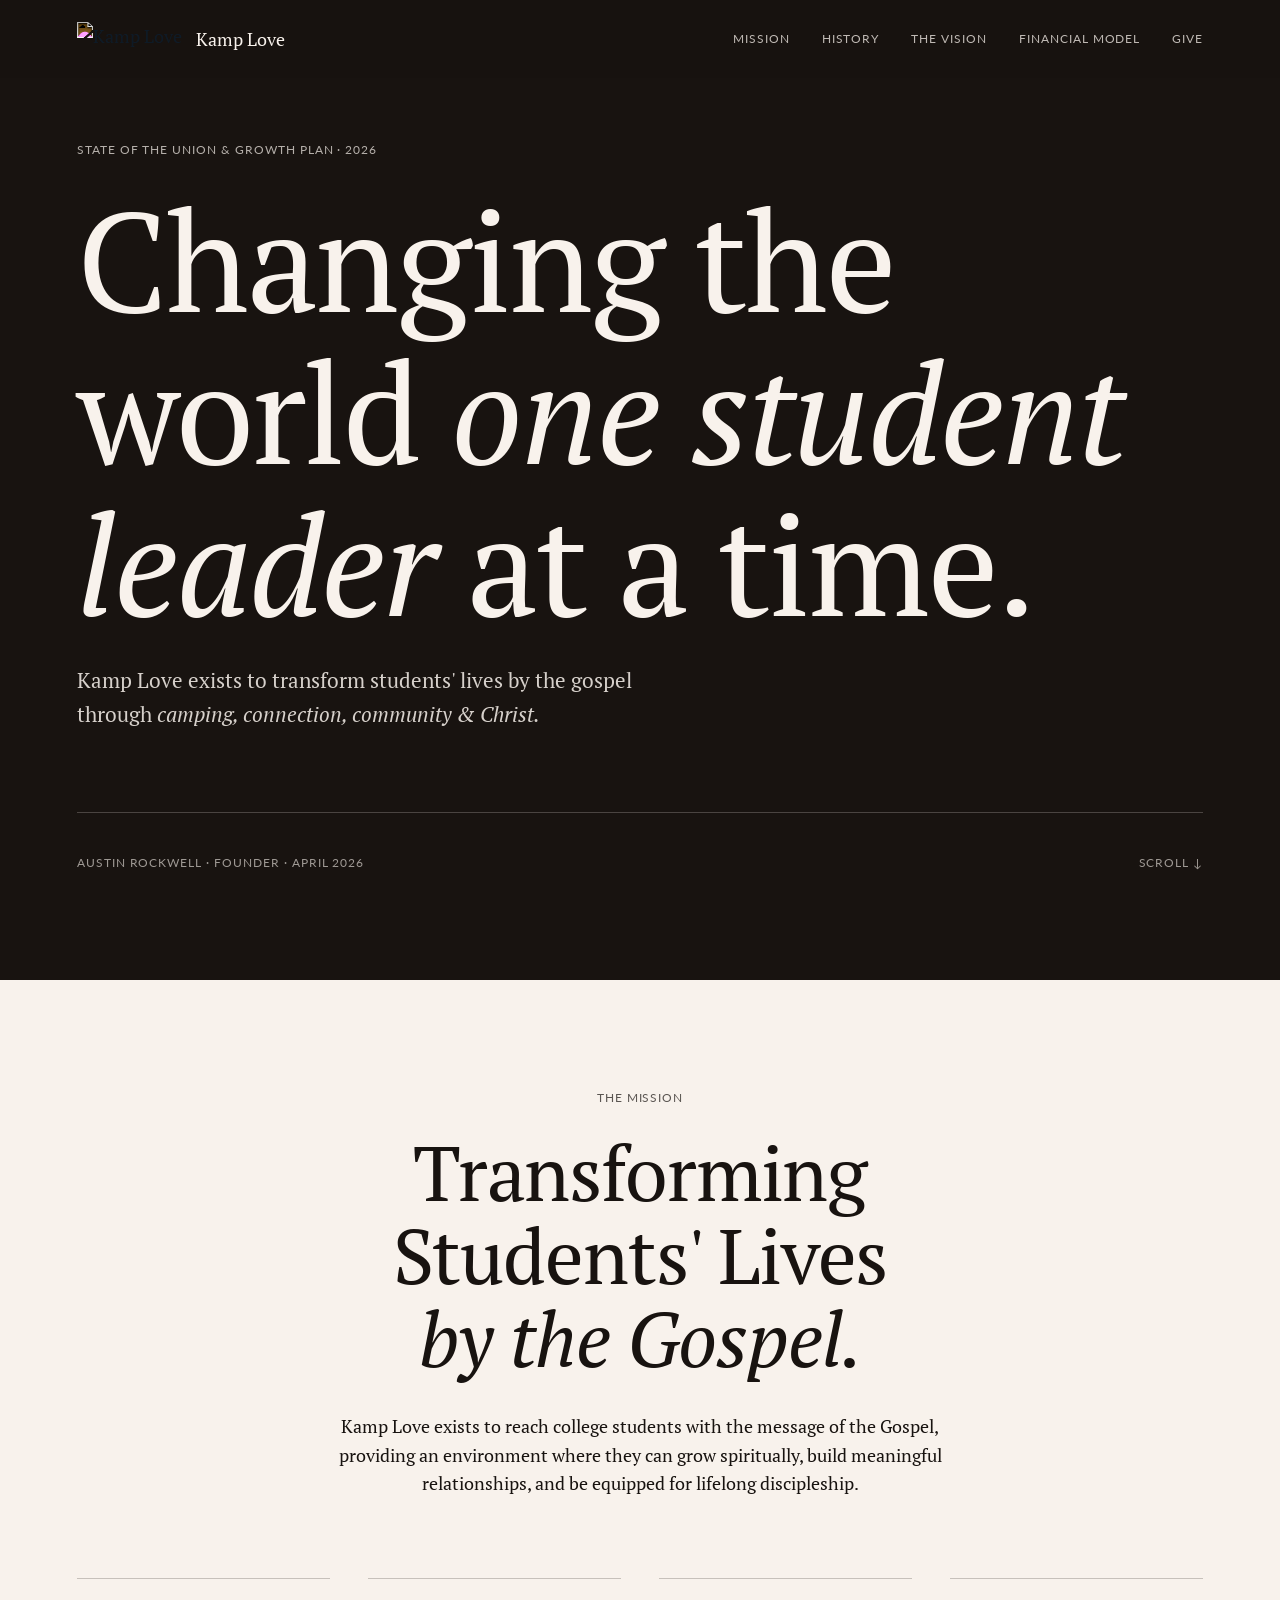
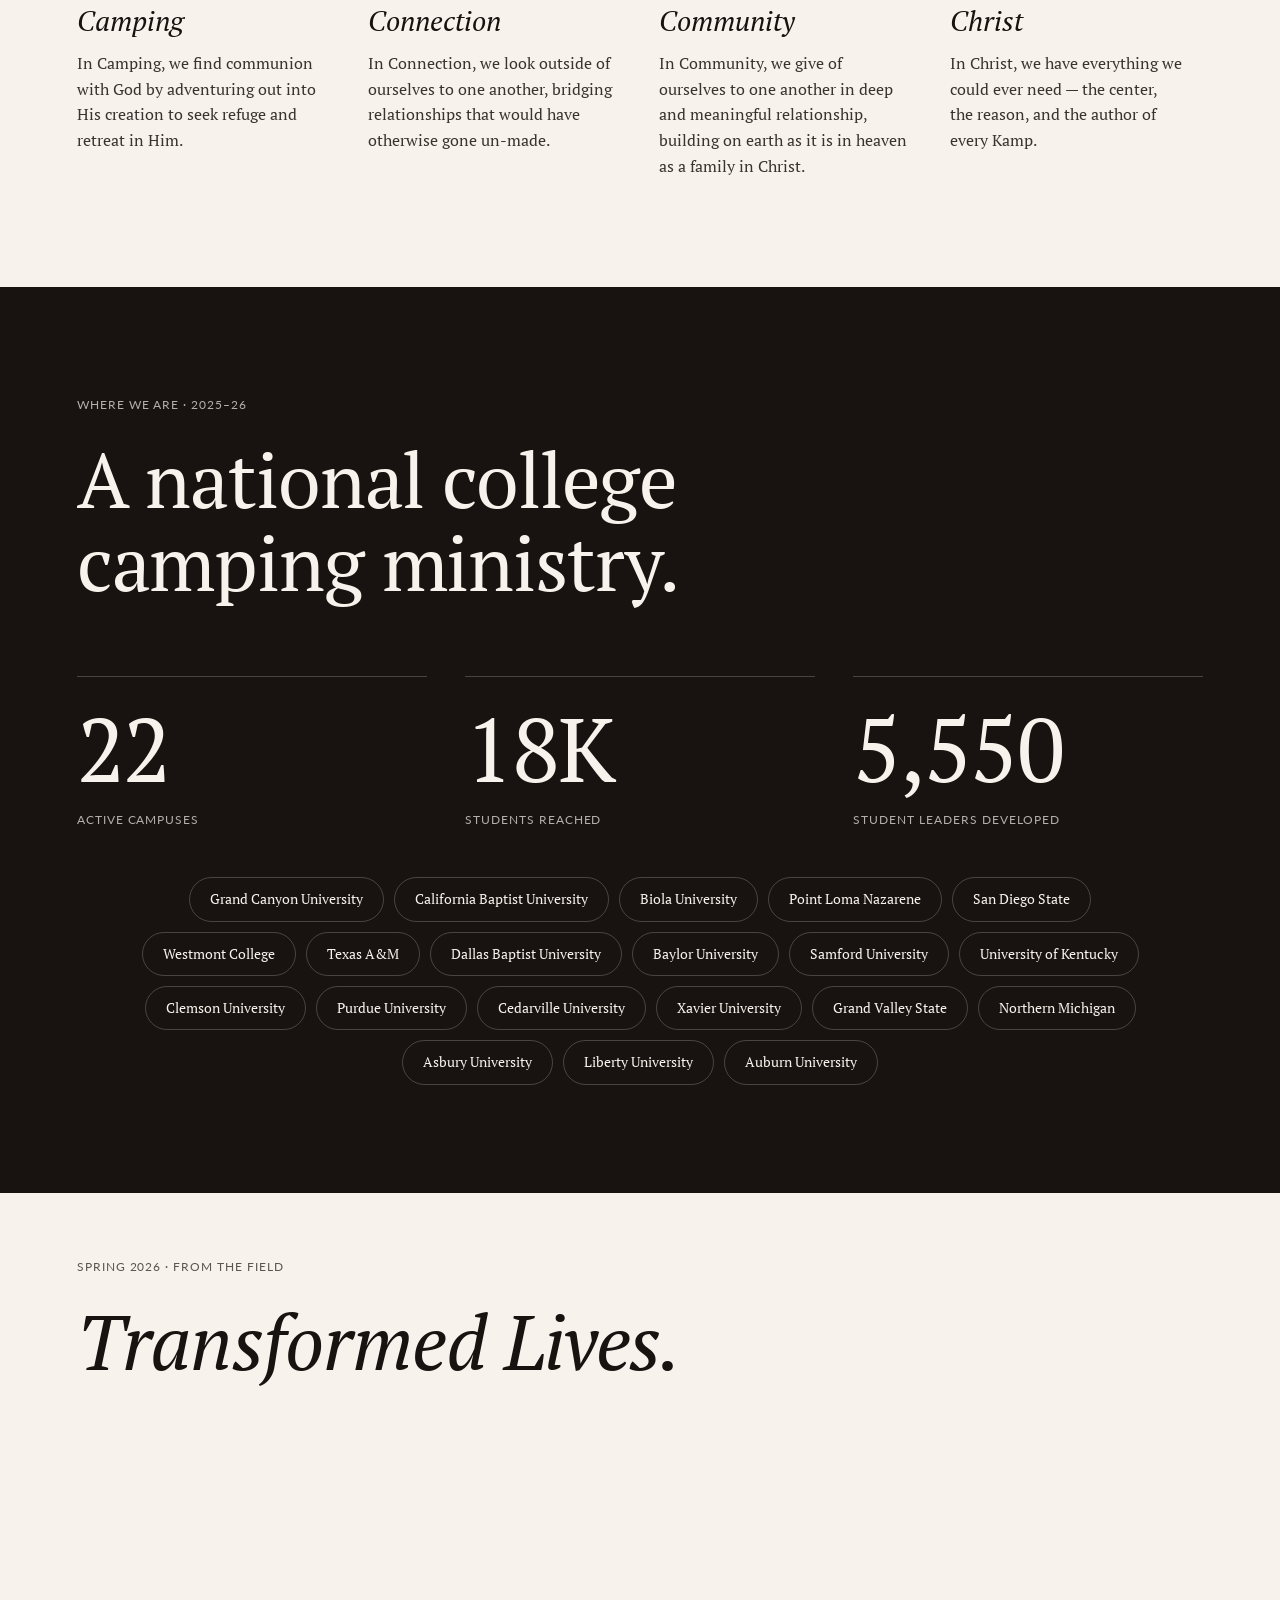
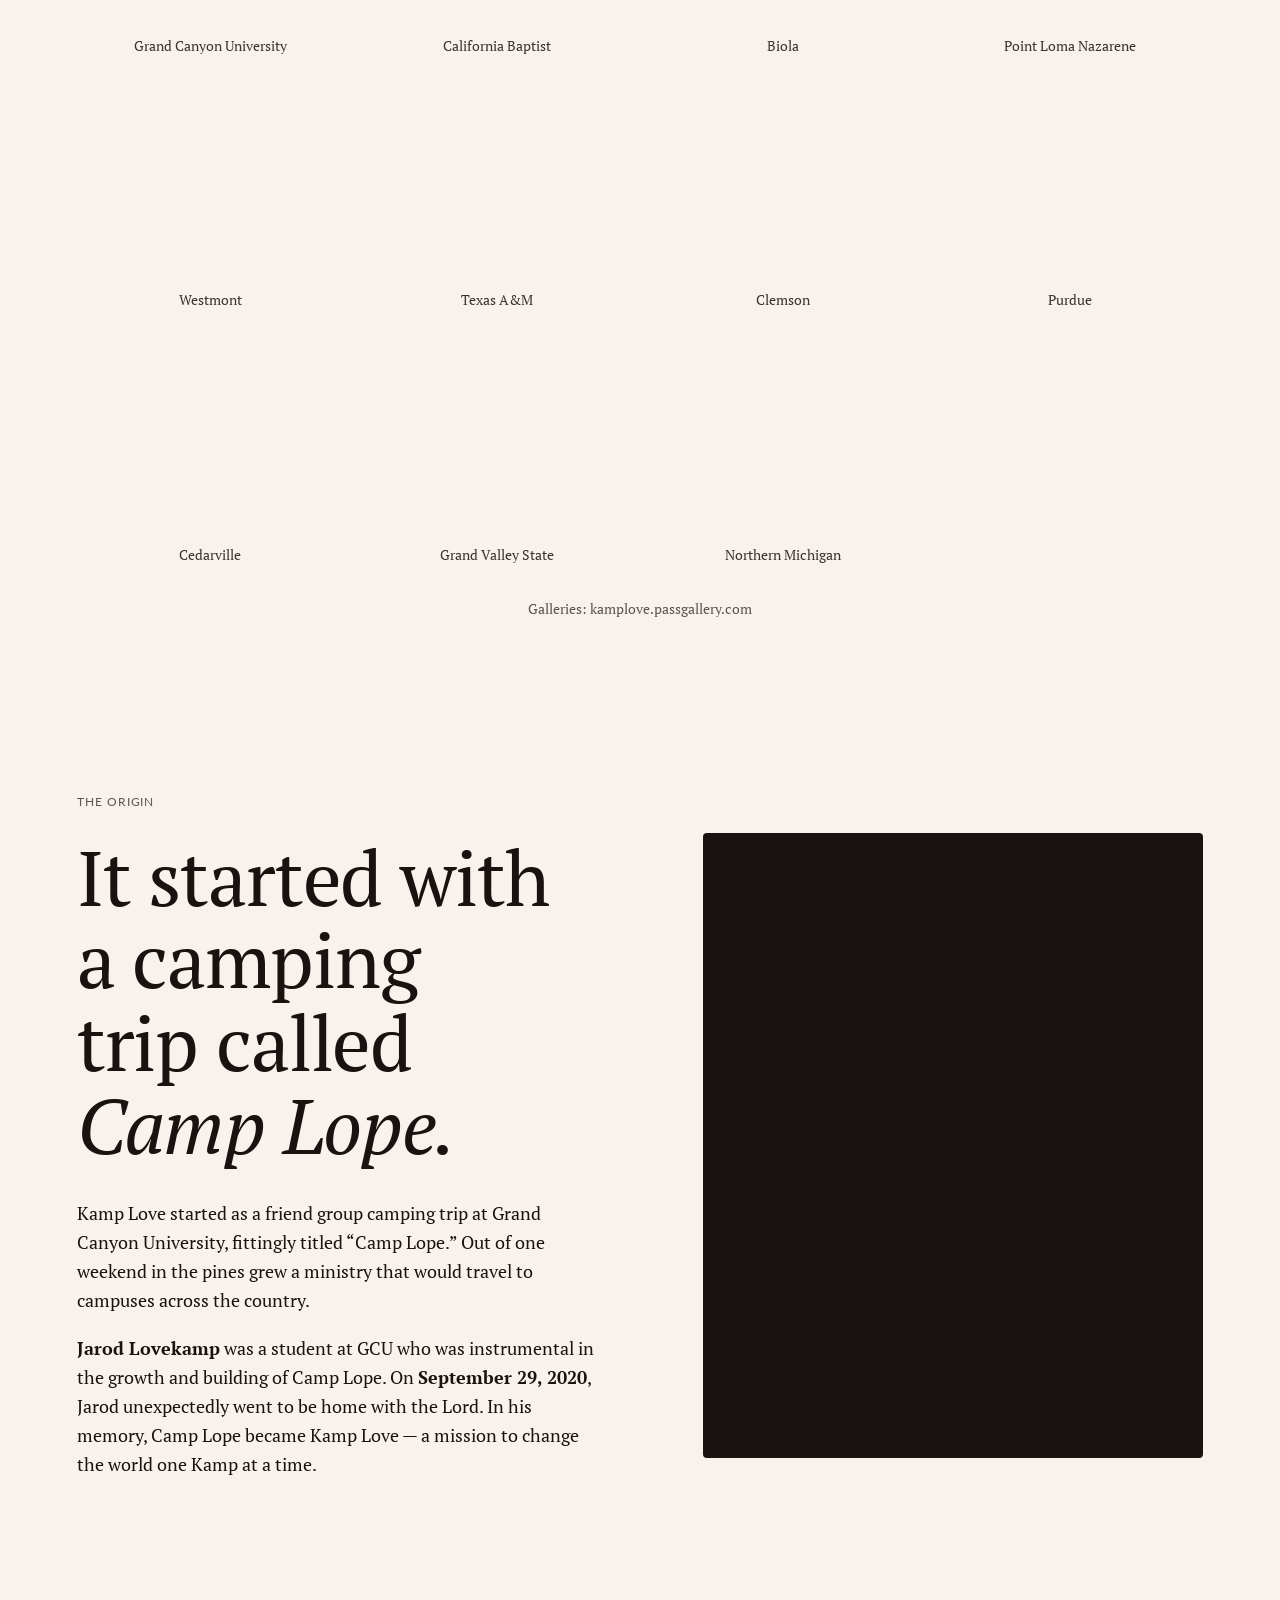
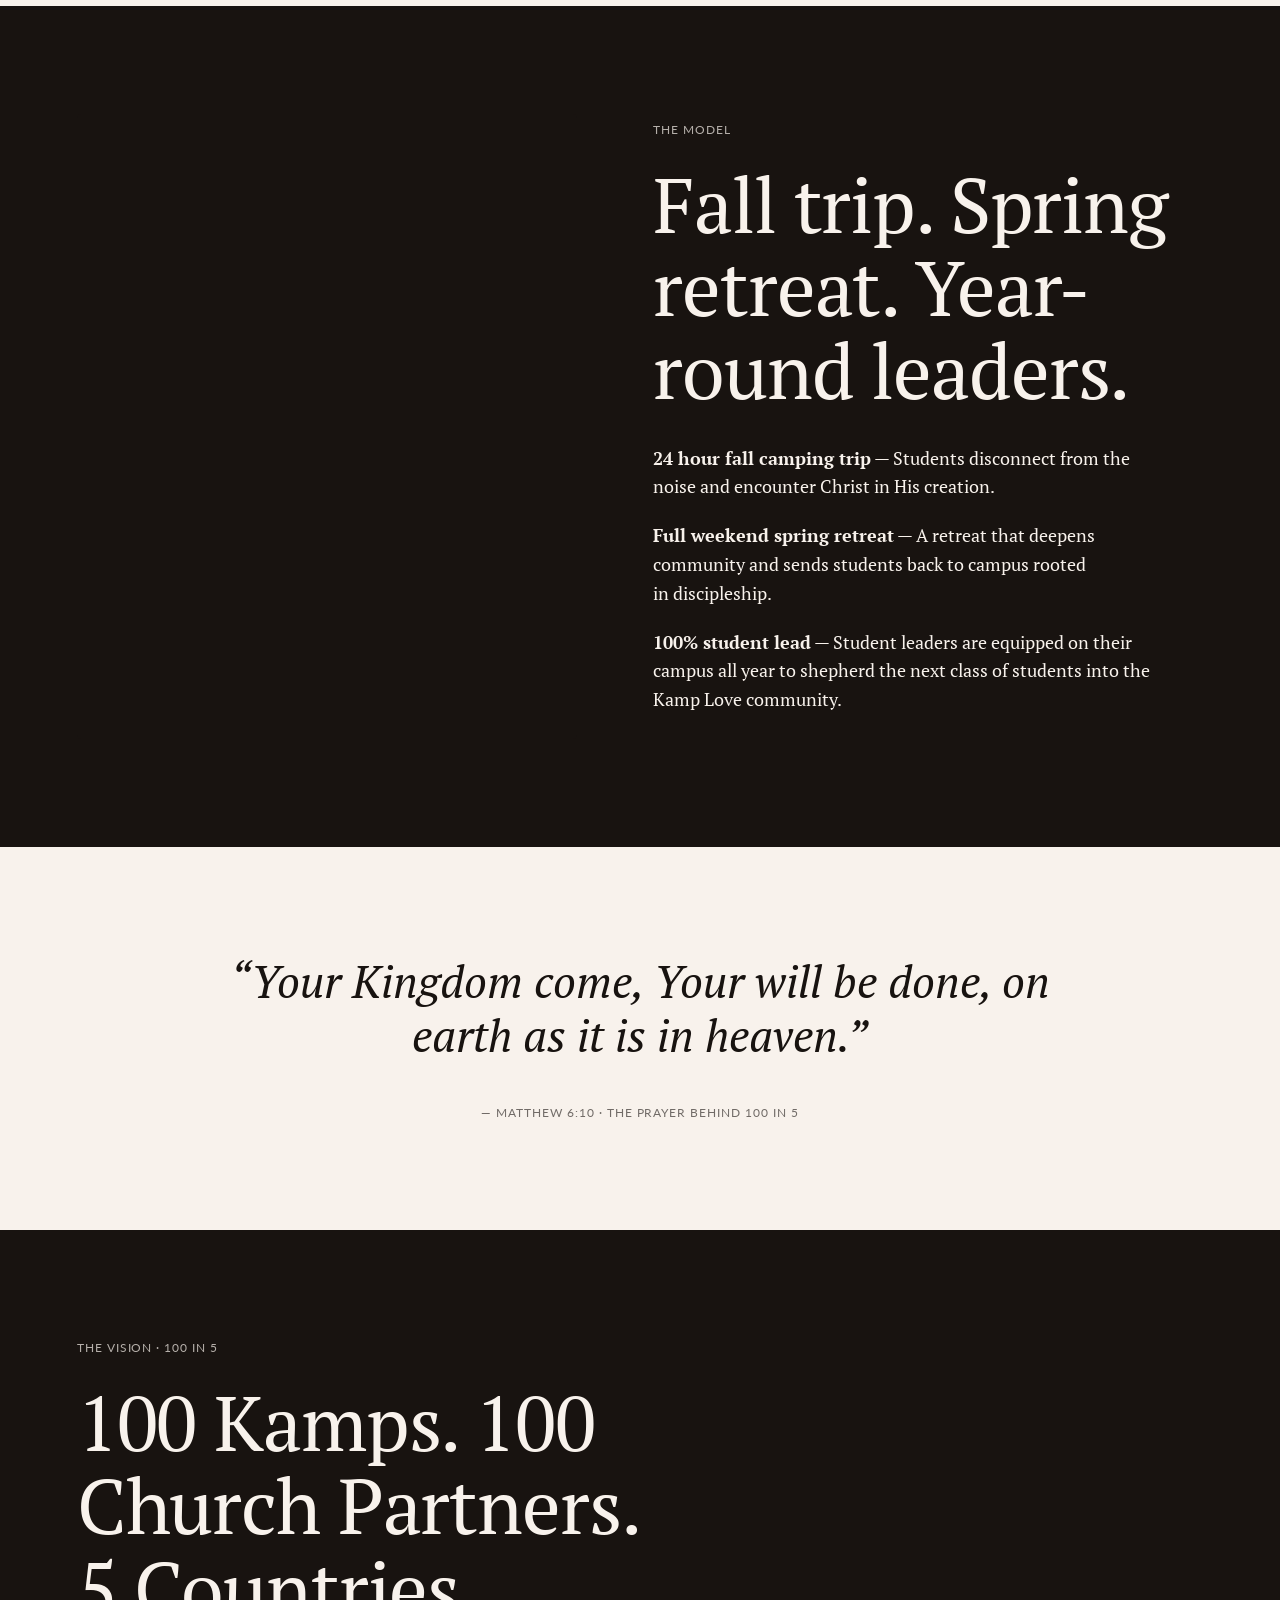
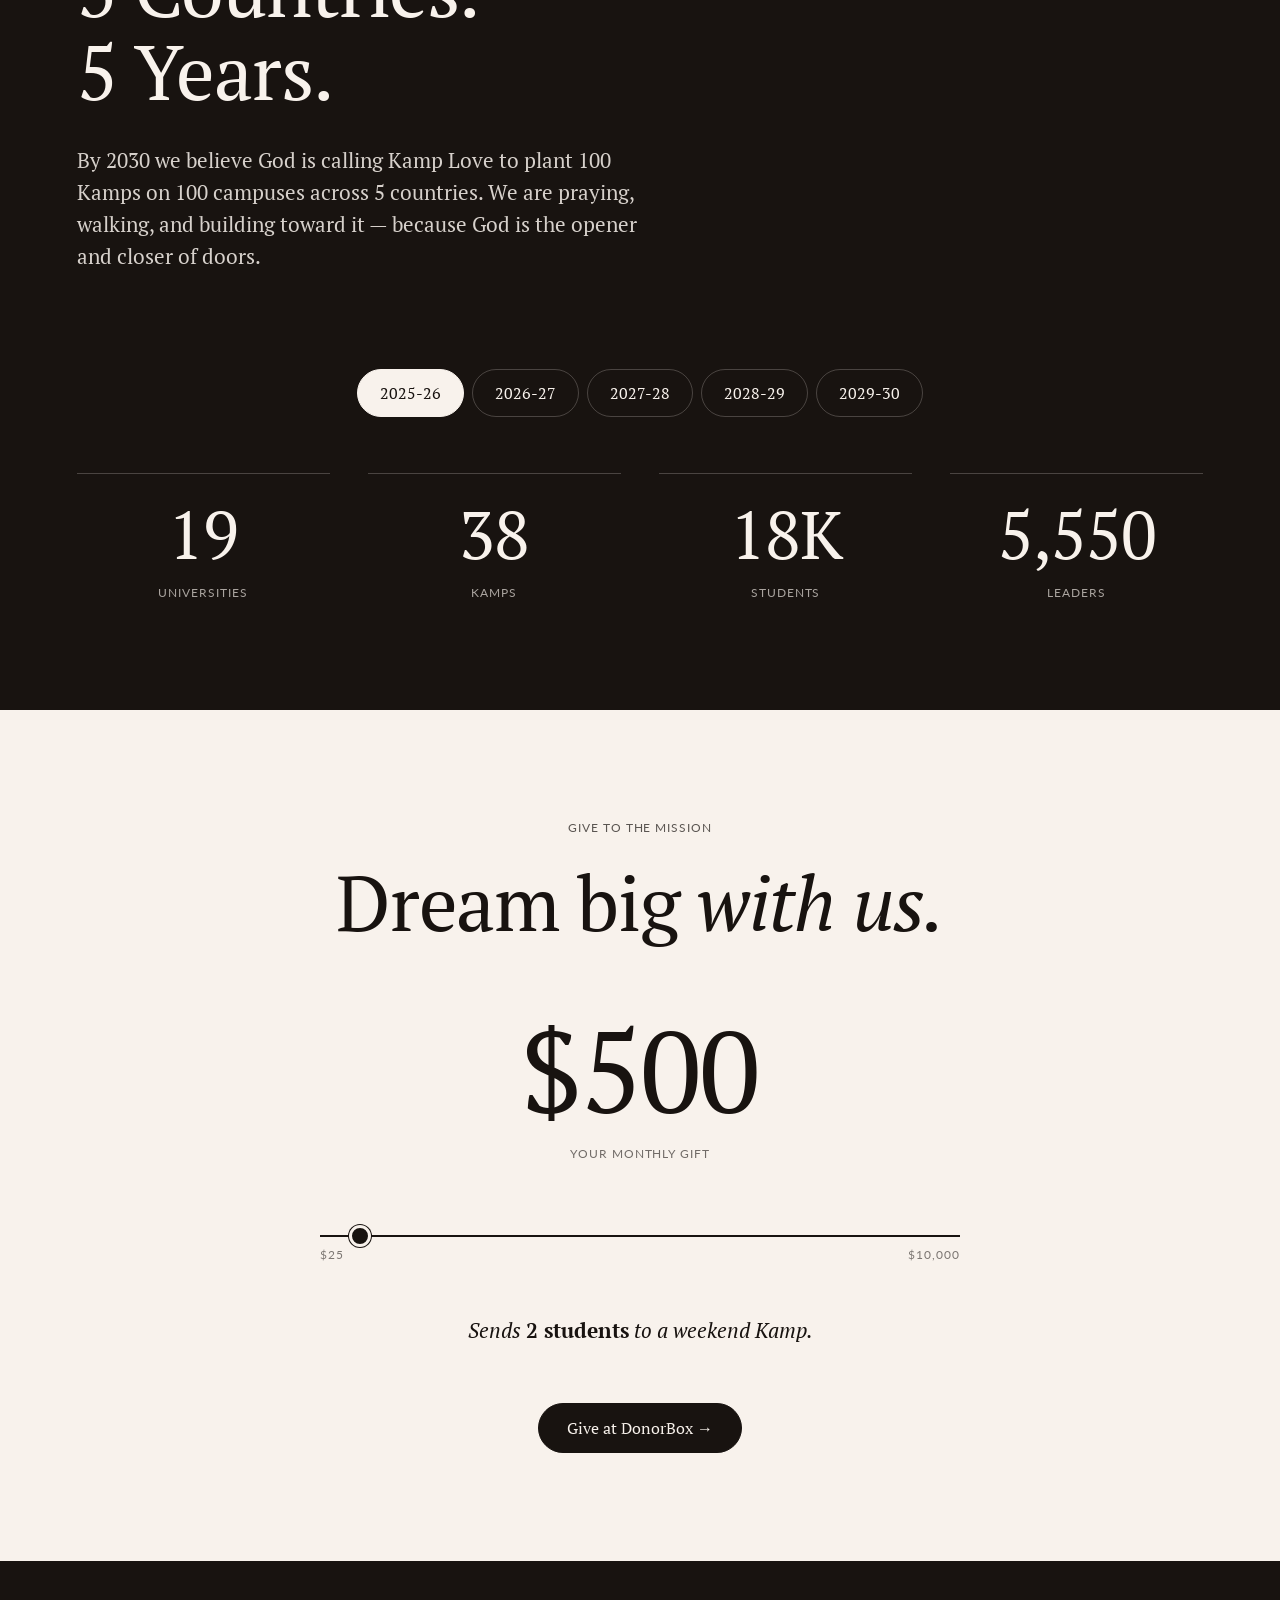
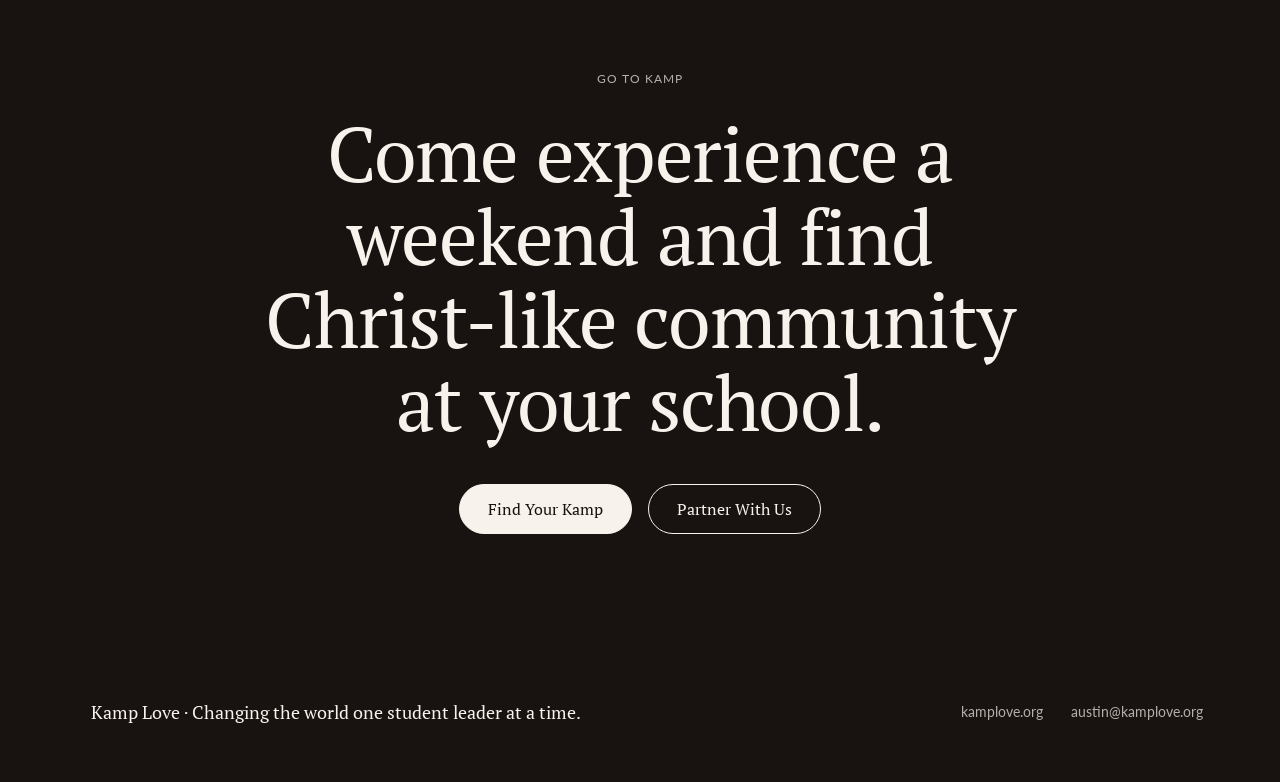
==== index.html @ 40cfdd07 "Add index.html - State of the Union landing page" ====
<!doctype html>
<html lang="en">
<head>
<meta charset="utf-8">
<meta name="viewport" content="width=device-width,initial-scale=1">
<title>Kamp Love — State of the Union & Growth Plan</title>
<link rel="preconnect" href="https://fonts.googleapis.com">
<link rel="preconnect" href="https://fonts.gstatic.com" crossorigin>
<link rel="preload" as="style" href="https://fonts.googleapis.com/css2?family=PT+Serif:ital,wght@0,400;0,700;1,400;1,700&family=Lato:wght@300;400;700&display=swap">
<link href="https://fonts.googleapis.com/css2?family=PT+Serif:ital,wght@0,400;0,700;1,400;1,700&family=Lato:wght@300;400;700&display=swap" rel="stylesheet">
<style>
/* ============================================================
   KAMP LOVE DESIGN SYSTEM
   Grounded: Müller-Brockmann (grid), Bringhurst/Hochuli (type),
   Albers/Itten (color), Arnheim/Bertin (hierarchy),
   Thomas & Johnston (motion), Verou/Pickering (implementation).
   ============================================================ */
:root{
  /* Color — OKLCH, chromatic near-neutrals biased warm */
  --cream:    oklch(0.965 0.010 70);
  --cream-2:  oklch(0.92  0.012 65);
  --dark:     oklch(0.19  0.010 50);
  --dark-2:   oklch(0.30  0.010 50);
  --muted:    oklch(0.85  0.008 65);
  --rule-on-dark:  color-mix(in oklch, var(--cream) 22%, transparent);
  --rule-on-cream: color-mix(in oklch, var(--dark)  22%, transparent);

  /* Fonts */
  --serif:"PT Serif","PT Serif Fallback",Georgia,serif;
  --sans: "Lato","Lato Fallback",-apple-system,Arial,sans-serif;

  /* Type scale — Perfect Fourth (1.333), rooted at 1rem */
  --f-xs:   0.75rem;
  --f-sm:   0.875rem;
  --f-base: 1rem;
  --f-md:   1.125rem;
  --f-lg:   1.333rem;
  --f-xl:   1.777rem;
  --f-2xl:  2.369rem;
  --f-3xl:  3.157rem;
  --f-4xl:  4.209rem;
  --f-5xl:  5.61rem;
  --f-6xl:  7.478rem;

  /* Tracking — single source of truth */
  --tk-caps:    0.08em;
  --tk-display:-0.015em;

  /* Leading */
  --lh-tight:1.08;
  --lh-snug: 1.2;
  --lh-body: 1.6;
  --lh-ui:   1.35;

  /* Measure (Bringhurst 45–75ch) */
  --measure:     65ch;
  --measure-nar: 52ch;
  --measure-wid: 70ch;

  /* Layout — Samara 2:1 margin:gutter */
  --wrap:      1200px;
  --wrap-wide: 1400px;
  --col-gap:   clamp(1.5rem, 3vw, 3rem);
  --pad-x:     clamp(1.75rem, 6vw, 6rem);
  --section-y: clamp(5rem, 12vh, 10rem);

  /* Motion tokens (Thomas & Johnston: ~200ms ease-out) */
  --dur-fast: 120ms;
  --dur-base: 200ms;
  --dur-slow: 320ms;
  --ease-std: cubic-bezier(.2,0,0,1);
}

/* Metric-override fallbacks to reduce CLS during font swap */
@font-face{
  font-family:"PT Serif Fallback";
  src:local("Georgia");
  ascent-override:93%;
  descent-override:25%;
  line-gap-override:0%;
  size-adjust:100%;
}
@font-face{
  font-family:"Lato Fallback";
  src:local("Arial");
  ascent-override:101%;
  descent-override:22%;
  line-gap-override:0%;
  size-adjust:97%;
}

/* Reset */
*,*::before,*::after{box-sizing:border-box;margin:0;padding:0}
html{
  font-size:100%;
  scroll-behavior:smooth;
  -webkit-text-size-adjust:100%;
  text-size-adjust:none;
}
body{
  font-family:var(--serif);
  background:var(--cream);
  color:var(--dark);
  font-size:var(--f-md);
  line-height:var(--lh-body);
  font-kerning:auto;
  font-variant-ligatures:common-ligatures;
  font-optical-sizing:auto;
  text-rendering:optimizeLegibility;
  -webkit-font-smoothing:antialiased;
}
@media (min-width:60em) { body{font-size:1.125rem} }
@media (min-width:120em){ body{font-size:1.25rem}  }

p{
  text-wrap:pretty;
  hyphens:auto;
  overflow-wrap:break-word;
  max-width:var(--measure);
}
img{max-width:100%;display:block;height:auto}
a{color:inherit;text-decoration:none}
:target{scroll-margin-block:5ex}
::selection{background:var(--dark);color:var(--cream)}

/* Headings — modular scale, no letter-spacing drift */
h1,h2,h3,h4,h5,h6{
  font-family:var(--serif);
  font-weight:500;
  text-wrap:balance;
  overflow-wrap:break-word;
}
h1{font-size:clamp(var(--f-4xl), 9vw,   var(--f-6xl)); line-height:var(--lh-tight); letter-spacing:var(--tk-display)}
h2{font-size:clamp(var(--f-3xl), 6vw,   var(--f-5xl)); line-height:var(--lh-tight); letter-spacing:var(--tk-display)}
h3{font-size:clamp(var(--f-2xl), 3.5vw, var(--f-3xl)); line-height:var(--lh-snug)}
h4{font-size:clamp(var(--f-xl),  2.2vw, var(--f-2xl)); line-height:var(--lh-snug)}
em{font-style:italic}

/* Focus — WCAG 2.4.7 */
a:focus-visible,button:focus-visible,input:focus-visible{
  outline:2px solid currentColor;
  outline-offset:3px;
  border-radius:2px;
}

/* Skip link — WCAG 2.4.1 */
.skip-link{
  position:absolute;left:-9999px;top:0;
  background:var(--dark);color:var(--cream);
  padding:0.875rem 1.375rem;z-index:100;
  font-family:var(--sans);font-size:var(--f-xs);
  letter-spacing:var(--tk-caps);text-transform:uppercase;
  border-radius:0 0 8px 0;
}
.skip-link:focus,.skip-link:focus-visible{left:0;top:0}

/* Reduced motion — WCAG 2.3.3 */
@media (prefers-reduced-motion: reduce){
  html{scroll-behavior:auto}
  *,*::before,*::after{
    animation-duration:0.01ms !important;
    animation-iteration-count:1 !important;
    transition-duration:0.01ms !important;
    scroll-behavior:auto !important;
  }
}

/* NAV */
.nav{
  position:fixed;top:0;left:0;right:0;z-index:50;
  display:flex;align-items:center;justify-content:space-between;
  padding:1.375rem var(--pad-x);
  background:color-mix(in oklch, var(--dark) 72%, transparent);
  backdrop-filter:blur(14px);
  -webkit-backdrop-filter:blur(14px);
  color:var(--cream);
}
.nav .logo{display:flex;align-items:center;gap:0.875rem;font-family:var(--serif);font-size:var(--f-md)}
.nav .logo img{height:34px;width:auto;filter:invert(1) brightness(2)}
.nav .links{
  display:flex;gap:2rem;
  font-family:var(--sans);font-size:var(--f-xs);
  letter-spacing:var(--tk-caps);text-transform:uppercase;
}
.nav .links a{
  opacity:.75;
  transition:opacity var(--dur-fast) var(--ease-std);
}
@media (hover:hover){ .nav .links a:hover{opacity:1} }
.nav .links a:focus-visible{opacity:1}
@media (max-width:720px){.nav .links{display:none}}

/* BUTTONS — pill, Fitts-size, token-driven */
.btn{
  display:inline-block;
  padding:1rem 1.75rem;
  border-radius:1006px;
  font-family:var(--serif);
  font-size:var(--f-base);
  font-weight:400;
  line-height:1;
  border:1px solid transparent;
  cursor:pointer;
  transition:
    background-color var(--dur-base) var(--ease-std),
    color            var(--dur-base) var(--ease-std),
    border-color     var(--dur-base) var(--ease-std);
}
.btn-light     {background:var(--cream);color:var(--dark); border-color:var(--cream)}
.btn-dark      {background:var(--dark); color:var(--cream);border-color:var(--dark)}
.btn-ghost     {background:transparent; color:var(--cream);border-color:var(--cream)}
.btn-ghost-dark{background:transparent; color:var(--dark); border-color:var(--dark)}
@media (hover:hover){
  .btn-light:hover     {background:var(--dark); color:var(--cream)}
  .btn-dark:hover      {background:var(--cream);color:var(--dark)}
  .btn-ghost:hover     {background:var(--cream);color:var(--dark)}
  .btn-ghost-dark:hover{background:var(--dark); color:var(--cream)}
}

/* SECTIONS */
section{padding:var(--section-y) var(--pad-x)}
.dark {background:var(--dark); color:var(--cream)}
.cream{background:var(--cream);color:var(--dark)}

.eyebrow{
  font-family:var(--sans);
  font-size:var(--f-xs);
  letter-spacing:var(--tk-caps);
  text-transform:uppercase;
  font-weight:400;
  opacity:.7;
  margin-bottom:1.5rem;
}
.lede{
  font-family:var(--serif);
  font-size:var(--f-lg);
  line-height:1.5;
  max-width:var(--measure-nar);
}

/* HERO */
.hero{
  min-height:100vh;
  min-height:100svh;
  display:flex;flex-direction:column;justify-content:space-between;
  padding-top:8.75rem;
  position:relative;
  overflow:hidden;
}
.hero-top{max-width:68rem}
.hero-top h1{
  font-size:clamp(var(--f-4xl), 11vw, 10.5rem);
  margin-bottom:1.5rem;
}
.hero-top h1 em{font-weight:500}
.hero-sub{
  font-family:var(--serif);
  font-size:var(--f-lg);
  max-width:var(--measure-nar);
  opacity:.85;
  margin-top:1.5rem;
}
.hero-meta{
  display:flex;align-items:flex-end;justify-content:space-between;flex-wrap:wrap;gap:2rem;
  margin-top:5rem;padding-top:2.5rem;
  border-top:1px solid var(--rule-on-dark);
}
.hero-meta .date,
.hero-meta .scroll{
  font-family:var(--sans);
  font-size:var(--f-xs);
  letter-spacing:var(--tk-caps);
  text-transform:uppercase;
  opacity:.6;
}

/* MISSION / FOUR C's — symmetric grid, top-rule structural markers */
.transition{text-align:center;padding:var(--section-y) var(--pad-x)}
.transition h2{margin:0 auto 2rem;max-width:18ch}
.transition > p{
  max-width:var(--measure);
  margin:0 auto;
  font-size:var(--f-md);
  line-height:var(--lh-body);
}
.transition .four-c{
  display:grid;grid-template-columns:repeat(4,1fr);
  gap:var(--col-gap);
  max-width:var(--wrap);margin:5rem auto 0;text-align:left;
}
.transition .four-c .c{padding-top:1.5rem;border-top:1px solid var(--rule-on-cream)}
.transition .four-c .c h3{
  font-size:var(--f-xl);
  margin-bottom:0.875rem;
  font-style:italic;
  font-weight:500;
  line-height:var(--lh-snug);
}
.transition .four-c .c p{font-size:var(--f-base);line-height:var(--lh-body);opacity:.85;max-width:none}
@media (max-width:860px){.transition .four-c{grid-template-columns:repeat(2,1fr)}}
@media (max-width:500px){.transition .four-c{grid-template-columns:1fr}}

/* STATS */
.stats{
  display:grid;grid-template-columns:repeat(3,1fr);gap:var(--col-gap);
  max-width:var(--wrap);margin:4.5rem auto 0;
  text-align:left;
}
.stats .stat{border-top:1px solid var(--rule-on-dark);padding-top:1.5rem}
.stats .stat .n{
  font-family:var(--serif);
  font-size:clamp(var(--f-4xl),7vw,var(--f-5xl));
  line-height:var(--lh-tight);
  margin-bottom:0.75rem;
  font-weight:500;
  font-variant-numeric:tabular-nums;
  letter-spacing:var(--tk-display);
}
.stats .stat .l{
  font-family:var(--sans);
  font-size:var(--f-xs);
  letter-spacing:var(--tk-caps);
  text-transform:uppercase;
  opacity:.7;
}
@media (max-width:860px){.stats{grid-template-columns:1fr;gap:2.5rem}}

/* SPLIT — image + text */
.split{
  display:grid;grid-template-columns:1.1fr 1fr;
  gap:clamp(2.5rem,6vw,6.25rem);
  align-items:center;
  max-width:var(--wrap-wide);margin:0 auto;
}
.split .copy h2{margin-bottom:2rem}
.split .copy p{
  font-size:var(--f-md);
  line-height:var(--lh-body);
  margin-bottom:1.25rem;
  max-width:var(--measure-nar);
}
.split .copy p b{font-weight:700}
.split .copy .btn{margin-top:1.5rem}
.split .media{
  position:relative;aspect-ratio:4/5;
  background:var(--dark) center/cover no-repeat;
  border-radius:4px;overflow:hidden;
}
.split.reverse{grid-template-columns:1fr 1.1fr}
.split.reverse .media{order:-1}
@media (max-width:900px){
  .split,.split.reverse{grid-template-columns:1fr;gap:3rem}
  .split.reverse .media{order:0}
}

/* TRAJECTORY — year scrubber */
.trajectory{max-width:var(--wrap);margin:0 auto}
.trajectory h2{margin-bottom:3rem;text-align:center}
.year-nav{
  display:flex;justify-content:center;gap:0.5rem;
  margin-bottom:3.5rem;flex-wrap:wrap;
}
.year-nav button{
  font-family:var(--serif);
  font-size:var(--f-base);
  padding:0.75rem 1.375rem;
  border-radius:1006px;
  background:transparent;
  color:var(--cream);
  border:1px solid var(--rule-on-dark);
  cursor:pointer;
  transition:
    background-color var(--dur-base) var(--ease-std),
    color            var(--dur-base) var(--ease-std),
    border-color     var(--dur-base) var(--ease-std);
}
@media (hover:hover){
  .year-nav button:hover{border-color:var(--cream)}
}
.year-nav button.active{background:var(--cream);color:var(--dark);border-color:var(--cream)}
.year-data{display:grid;grid-template-columns:repeat(4,1fr);gap:var(--col-gap);text-align:center}
.year-data .y{border-top:1px solid var(--rule-on-dark);padding-top:1.5rem}
.year-data .y .big{
  font-size:clamp(var(--f-3xl),6vw,var(--f-4xl));
  font-family:var(--serif);
  line-height:var(--lh-tight);
  margin-bottom:0.75rem;
  font-variant-numeric:tabular-nums;
  letter-spacing:var(--tk-display);
}
.year-data .y .lbl{
  font-family:var(--sans);
  font-size:var(--f-xs);
  letter-spacing:var(--tk-caps);
  text-transform:uppercase;
  opacity:.65;
}
@media (max-width:860px){.year-data{grid-template-columns:repeat(2,1fr)}}

/* CALC — give slider */
.calc-wrap{max-width:56.25rem;margin:4rem auto 0;text-align:center}
.calc-wrap .display{
  font-family:var(--serif);
  font-size:clamp(var(--f-4xl),9vw,var(--f-6xl));
  line-height:var(--lh-tight);
  margin-bottom:0.75rem;
  font-weight:500;
  font-variant-numeric:tabular-nums;
  letter-spacing:var(--tk-display);
}
.calc-wrap .display-lbl{
  font-family:var(--sans);
  font-size:var(--f-xs);
  letter-spacing:var(--tk-caps);
  text-transform:uppercase;
  opacity:.6;
  margin-bottom:3rem;
}
.calc-wrap input[type=range]{
  width:100%;max-width:40rem;height:2px;
  -webkit-appearance:none;appearance:none;
  background:var(--dark);margin:1.5rem 0 0.5rem;cursor:pointer;
}
.calc-wrap input[type=range]::-webkit-slider-thumb{
  -webkit-appearance:none;width:22px;height:22px;
  background:var(--dark);border-radius:50%;
  border:3px solid var(--cream);
  box-shadow:0 0 0 1px var(--dark);
}
.calc-wrap input[type=range]::-moz-range-thumb{
  width:22px;height:22px;background:var(--dark);
  border-radius:50%;border:3px solid var(--cream);
}
.calc-wrap .range-labels{
  display:flex;justify-content:space-between;
  max-width:40rem;margin:0 auto 3rem;
  font-family:var(--sans);
  font-size:var(--f-xs);
  letter-spacing:var(--tk-caps);
  text-transform:uppercase;opacity:.55;
}
.calc-wrap .impact{
  font-family:var(--serif);
  font-size:var(--f-lg);
  font-style:italic;
  max-width:var(--measure-nar);
  margin:0 auto;
}
.calc-wrap .impact b{font-style:normal;font-weight:700}

/* HISTORY QUOTE */
.quote{max-width:56.25rem;margin:0 auto;text-align:center}
.quote blockquote{
  font-family:var(--serif);
  font-style:italic;
  font-size:clamp(var(--f-2xl),3.5vw,var(--f-3xl));
  line-height:var(--lh-snug);
  margin-bottom:2.5rem;
  max-width:none;
}
.quote .attrib{
  font-family:var(--sans);
  font-size:var(--f-xs);
  letter-spacing:var(--tk-caps);
  text-transform:uppercase;
  opacity:.6;
}

/* CTA */
.cta{text-align:center;padding:var(--section-y) var(--pad-x)}
.cta h2{max-width:20ch;margin:0 auto 2.5rem}
.cta .btns{display:flex;gap:1rem;justify-content:center;flex-wrap:wrap}

/* FOOTER */
footer{
  padding:3.5rem var(--pad-x);
  background:var(--dark);color:var(--cream);
  display:flex;justify-content:space-between;align-items:center;flex-wrap:wrap;gap:1.5rem;
  font-family:var(--sans);
  font-size:var(--f-sm);
}
footer .f-logo{display:flex;align-items:center;gap:0.875rem;font-family:var(--serif);font-size:var(--f-md)}
footer .f-logo img{height:28px;filter:invert(1) brightness(2)}
footer .links{display:flex;gap:1.75rem;opacity:.7}
@media (hover:hover){footer .links a:hover{opacity:1;color:var(--cream)}}

/* LOCATIONS CHIPS + PHOTO GRID */
.loc-chips{
  display:flex;flex-wrap:wrap;gap:0.625rem;
  justify-content:center;
  max-width:62.5rem;margin:3rem auto 0;
}
.loc-chips span{
  display:inline-block;padding:0.625rem 1.25rem;
  border-radius:1006px;
  background:transparent;
  border:1px solid var(--rule-on-dark);
  font-family:var(--serif);
  font-size:var(--f-sm);
  color:var(--cream);
}
.photo-grid{
  display:grid;
  grid-template-columns:repeat(auto-fit,minmax(13.75rem,1fr));
  gap:1.25rem;
  max-width:80rem;margin:0 auto;
}
.photo-grid figure{margin:0}
.photo-grid .ph{
  aspect-ratio:4/3;
  background-size:cover;background-position:center;
  border-radius:8px;
  transition:transform var(--dur-slow) var(--ease-std);
}
@media (hover:hover){
  .photo-grid a:hover .ph{transform:scale(1.02)}
}
.photo-grid figcaption{
  font-family:var(--serif);
  font-size:var(--f-sm);
  margin-top:0.75rem;text-align:center;opacity:.85;
}
</style>
</head>
<body>

<a class="skip-link" href="#main">Skip to content</a>

<nav class="nav" aria-label="Primary">
  <div class="logo">
    <img src="https://cdn.prod.website-files.com/66d770a34f7bb47b876dfcc5/66d78a3b513117a1b3dc9fa3_okay2.png" alt="Kamp Love">
    <span>Kamp Love</span>
  </div>
  <div class="links">
    <a href="#mission">Mission</a>
    <a href="#history">History</a>
    <a href="vision.html">The Vision</a>
    <a href="financial-model.html">Financial Model</a>
    <a href="#give">Give</a>
  </div>
</nav>

<main id="main">

<!-- HERO -->
<section class="hero dark">
  <div class="hero-top">
    <div class="eyebrow">State of the Union &amp; Growth Plan &middot; 2026</div>
    <h1>Changing the world <em>one student leader</em> at&nbsp;a&nbsp;time.</h1>
    <p class="hero-sub">
      Kamp Love exists to transform students' lives by the gospel through
      <em>camping, connection, community &amp; Christ.</em>
    </p>
  </div>
  <div class="hero-meta">
    <div class="date">Austin Rockwell &middot; Founder &middot; April 2026</div>
    <div class="scroll">Scroll &darr;</div>
  </div>
</section>

<!-- MISSION / FOUR C's -->
<section id="mission" class="transition cream">
  <div class="eyebrow">The Mission</div>
  <h2>Transforming Students' Lives <em>by the Gospel.</em></h2>
  <p>
    Kamp Love exists to reach college students with the message of the Gospel, providing an environment where they can grow spiritually, build meaningful relationships, and be equipped for lifelong discipleship.
  </p>
  <div class="four-c">
    <div class="c">
      <h3>Camping</h3>
      <p>In Camping, we find communion with God by adventuring out into His creation to seek refuge and retreat in Him.</p>
    </div>
    <div class="c">
      <h3>Connection</h3>
      <p>In Connection, we look outside of ourselves to one another, bridging relationships that would have otherwise gone un-made.</p>
    </div>
    <div class="c">
      <h3>Community</h3>
      <p>In Community, we give of ourselves to one another in deep and meaningful relationship, building on earth as it is in heaven as a family in Christ.</p>
    </div>
    <div class="c">
      <h3>Christ</h3>
      <p>In Christ, we have everything we could ever need &mdash; the center, the reason, and the author of every Kamp.</p>
    </div>
  </div>
</section>

<!-- NUMBERS — WHERE WE ARE -->
<section class="dark">
  <div class="eyebrow">Where We Are &middot; 2025&ndash;26</div>
  <h2 style="max-width:16ch">A national college camping ministry.</h2>
  <div class="stats">
    <div class="stat"><div class="n">22</div><div class="l">Active Campuses</div></div>
    <div class="stat"><div class="n">18K</div><div class="l">Students Reached</div></div>
    <div class="stat"><div class="n">5,550</div><div class="l">Student Leaders Developed</div></div>
  </div>
  <div class="loc-chips">
    <span>Grand Canyon University</span>
    <span>California Baptist University</span>
    <span>Biola University</span>
    <span>Point Loma Nazarene</span>
    <span>San Diego State</span>
    <span>Westmont College</span>
    <span>Texas A&amp;M</span>
    <span>Dallas Baptist University</span>
    <span>Baylor University</span>
    <span>Samford University</span>
    <span>University of Kentucky</span>
    <span>Clemson University</span>
    <span>Purdue University</span>
    <span>Cedarville University</span>
    <span>Xavier University</span>
    <span>Grand Valley State</span>
    <span>Northern Michigan</span>
    <span>Asbury University</span>
    <span>Liberty University</span>
    <span>Auburn University</span>
  </div>
</section>

<!-- PHOTO STRIP — TRANSFORMED LIVES -->
<section class="cream" style="padding-top:64px;padding-bottom:64px">
  <div class="eyebrow">Spring 2026 &middot; From the Field</div>
  <h2 style="max-width:18ch;margin-bottom:40px"><em>Transformed Lives.</em></h2>
  <div class="photo-grid">
    <a href="https://kamplove.passgallery.com/-kamplovegcuspring20251/gallery" target="_blank" rel="noopener"><figure><div class="ph" style="background-image:url('https://pass3eus1public-pub-etg7d0def0d6d9ad.a02.azurefd.net/pictures/50/596/50596082/homepage/smallres/homepage.jpg')"></div><figcaption>Grand Canyon University</figcaption></figure></a>
    <a href="https://kamplove.passgallery.com/-kamplovecbuspring2026/gallery" target="_blank" rel="noopener"><figure><div class="ph" style="background-image:url('https://pass3eus1public-pub-etg7d0def0d6d9ad.a02.azurefd.net/pictures/51/151/51151556/homepage/smallres/homepage.jpg')"></div><figcaption>California Baptist</figcaption></figure></a>
    <a href="https://kamplove.passgallery.com/-kamplovebiolaspring2026/gallery" target="_blank" rel="noopener"><figure><div class="ph" style="background-image:url('https://pass3eus1public-pub-etg7d0def0d6d9ad.a02.azurefd.net/pictures/51/151/51151341/homepage/smallres/homepage.jpg')"></div><figcaption>Biola</figcaption></figure></a>
    <a href="https://kamplove.passgallery.com/-kamploveplnuspring2026/gallery" target="_blank" rel="noopener"><figure><div class="ph" style="background-image:url('https://pass3eus1public-pub-etg7d0def0d6d9ad.a02.azurefd.net/pictures/51/151/51151061/homepage/smallres/homepage.jpg')"></div><figcaption>Point Loma Nazarene</figcaption></figure></a>
    <a href="https://kamplove.passgallery.com/-kamplovewestmontspring2026/gallery" target="_blank" rel="noopener"><figure><div class="ph" style="background-image:url('https://pass3eus1public-pub-etg7d0def0d6d9ad.a02.azurefd.net/pictures/50/820/50820861/homepage/smallres/homepage.jpg')"></div><figcaption>Westmont</figcaption></figure></a>
    <a href="https://kamplove.passgallery.com/-kamploveamspring2026/gallery" target="_blank" rel="noopener"><figure><div class="ph" style="background-image:url('https://pass3eus1public-pub-etg7d0def0d6d9ad.a02.azurefd.net/pictures/50/738/50738010/homepage/smallres/homepage.jpg')"></div><figcaption>Texas A&amp;M</figcaption></figure></a>
    <a href="https://kamplove.passgallery.com/-kamploveclemsonspring2026/gallery" target="_blank" rel="noopener"><figure><div class="ph" style="background-image:url('https://pass3eus1public-pub-etg7d0def0d6d9ad.a02.azurefd.net/pictures/51/151/51151511/homepage/smallres/homepage.jpg')"></div><figcaption>Clemson</figcaption></figure></a>
    <a href="https://kamplove.passgallery.com/-kamplovepurduespring2026/gallery" target="_blank" rel="noopener"><figure><div class="ph" style="background-image:url('https://pass3eus1public-pub-etg7d0def0d6d9ad.a02.azurefd.net/pictures/51/151/51151401/homepage/smallres/homepage.jpg')"></div><figcaption>Purdue</figcaption></figure></a>
    <a href="https://kamplove.passgallery.com/-kamplovecedarvillespring2026/gallery" target="_blank" rel="noopener"><figure><div class="ph" style="background-image:url('https://pass3eus1public-pub-etg7d0def0d6d9ad.a02.azurefd.net/pictures/51/151/51151159/homepage/smallres/homepage.jpg')"></div><figcaption>Cedarville</figcaption></figure></a>
    <a href="https://kamplove.passgallery.com/-kamplovegvsuspring2026/gallery" target="_blank" rel="noopener"><figure><div class="ph" style="background-image:url('https://pass3eus1public-pub-etg7d0def0d6d9ad.a02.azurefd.net/pictures/50/821/50821153/homepage/smallres/homepage.jpg')"></div><figcaption>Grand Valley State</figcaption></figure></a>
    <a href="https://kamplove.passgallery.com/-kamplovenmuspring2026/gallery" target="_blank" rel="noopener"><figure><div class="ph" style="background-image:url('https://pass3eus1public-pub-etg7d0def0d6d9ad.a02.azurefd.net/pictures/51/151/51151582/homepage/smallres/homepage.jpg')"></div><figcaption>Northern Michigan</figcaption></figure></a>
  </div>
  <p style="text-align:center;margin-top:2rem;opacity:.7;font-size:var(--f-sm);max-width:none">Galleries: <a href="https://kamplove.passgallery.com/client" style="color:inherit">kamplove.passgallery.com</a></p>
</section>

<!-- HISTORY / CAMP LOPE -->
<section id="history" class="cream">
  <div class="split">
    <div class="copy">
      <div class="eyebrow">The Origin</div>
      <h2>It started with a camping trip called <em>Camp&nbsp;Lope.</em></h2>
      <p>
        Kamp Love started as a friend group camping trip at Grand Canyon University, fittingly titled &ldquo;Camp Lope.&rdquo; Out of one weekend in the pines grew a ministry that would travel to campuses across the country.
      </p>
      <p>
        <b>Jarod Lovekamp</b> was a student at GCU who was instrumental in the growth and building of Camp Lope. On <b>September 29, 2020</b>, Jarod unexpectedly went to be home with the Lord. In his memory, Camp Lope became Kamp Love &mdash; a mission to change the world one Kamp at a time.
      </p>
    </div>
    <div class="media" style="background-image:url('https://cdn.prod.website-files.com/66d770a34f7bb47b876dfcc5/688a836aafe35f0cc5e7c6ac__DSC6552_websize.jpg')"></div>
  </div>
</section>

<!-- MODEL -->
<section class="dark">
  <div class="split reverse">
    <div class="copy">
      <div class="eyebrow">The Model</div>
      <h2>Fall trip. Spring retreat. Year-round&nbsp;leaders.</h2>
      <p><b>24 hour fall camping trip</b> &mdash; Students disconnect from the noise and encounter Christ in His creation.</p>
      <p><b>Full weekend spring retreat</b> &mdash; A retreat that deepens community and sends students back to campus rooted in discipleship.</p>
      <p><b>100% student lead</b> &mdash; Student leaders are equipped on their campus all year to shepherd the next class of students into the Kamp Love community.</p>
    </div>
    <div class="media" style="background-image:url('https://cdn.prod.website-files.com/66d770a34f7bb47b876dfcc5/688d55066a17214fbee280a4_IMG_4727_websize.jpg')"></div>
  </div>
</section>

<!-- SCRIPTURE -->
<section class="cream">
  <div class="quote">
    <blockquote>&ldquo;Your Kingdom come, Your will be done, on earth as it&nbsp;is&nbsp;in&nbsp;heaven.&rdquo;</blockquote>
    <div class="attrib">&mdash; Matthew 6:10 &middot; The prayer behind 100 in 5</div>
  </div>
</section>

<!-- VISION / 100 IN 5 -->
<section id="vision" class="dark">
  <div class="eyebrow">The Vision &middot; 100 in 5</div>
  <h2 style="max-width:14ch">100 Kamps. 100 Church Partners. 5 Countries. 5 Years.</h2>
  <p class="lede" style="margin-top:32px;opacity:.85">
    By 2030 we believe God is calling Kamp Love to plant 100 Kamps on 100 campuses across 5 countries. We are praying, walking, and building toward it &mdash; because God is the opener and closer of doors.
  </p>

  <div class="trajectory" style="margin-top:96px">
    <div class="year-nav" id="yearNav"></div>
    <div class="year-data" id="yearData"></div>
  </div>
</section>

<!-- GIVE / CALC -->
<section id="give" class="cream">
  <div class="eyebrow" style="text-align:center">Give to the Mission</div>
  <h2 style="text-align:center;max-width:18ch;margin:0 auto">Dream big <em>with us.</em></h2>
  <div class="calc-wrap">
    <div class="display" id="calcDisplay">$500</div>
    <div class="display-lbl">Your monthly gift</div>
    <input type="range" id="calcSlider" min="25" max="10000" step="25" value="500">
    <div class="range-labels"><span>$25</span><span>$10,000</span></div>
    <p class="impact" id="calcImpact">Sends <b>2 students</b> to a weekend Kamp.</p>
    <div style="margin-top:56px">
      <a href="https://donorbox.org/kamp-love" class="btn btn-dark" target="_blank" rel="noopener">Give at DonorBox &rarr;</a>
    </div>
  </div>
</section>

<!-- CTA -->
<section class="cta dark">
  <div class="eyebrow">Go To Kamp</div>
  <h2>Come experience a weekend and find Christ-like community at your school.</h2>
  <div class="btns">
    <a href="https://www.kamplove.org/" class="btn btn-light">Find Your Kamp</a>
    <a href="https://www.kamplove.org/give" class="btn btn-ghost">Partner With Us</a>
  </div>
</section>

</main>

<footer>
  <div class="f-logo">
    <img src="https://cdn.prod.website-files.com/66d770a34f7bb47b876dfcc5/66d78a3b513117a1b3dc9fa3_okay2.png" alt="">
    <span>Kamp Love &middot; Changing the world one student leader at a time.</span>
  </div>
  <div class="links">
    <a href="https://www.kamplove.org/">kamplove.org</a>
    <a href="mailto:austin@kamplove.org">austin@kamplove.org</a>
  </div>
</footer>

<script>
/* TRAJECTORY */
const YEARS = [
  {y:'25-26', s:19,  k:38,  st:'18K',    lead:'5,550'},
  {y:'26-27', s:30,  k:60,  st:'31.6K',  lead:'9,600'},
  {y:'27-28', s:60,  k:100, st:'52.6K',  lead:'15,900'},
  {y:'28-29', s:75,  k:150, st:'78.9K',  lead:'24,000'},
  {y:'29-30', s:100, k:200, st:'110.8K', lead:'32,800'},
];
const nav = document.getElementById('yearNav');
const data = document.getElementById('yearData');
YEARS.forEach((y,i)=>{
  const b = document.createElement('button');
  b.textContent = '20'+y.y;
  if (i===0) b.classList.add('active');
  b.onclick = ()=>{
    [...nav.children].forEach(c=>c.classList.remove('active'));
    b.classList.add('active');
    render(y);
  };
  nav.appendChild(b);
});
function render(y){
  data.innerHTML =
    '<div class="y"><div class="big">'+y.s+'</div><div class="lbl">Universities</div></div>'+
    '<div class="y"><div class="big">'+y.k+'</div><div class="lbl">Kamps</div></div>'+
    '<div class="y"><div class="big">'+y.st+'</div><div class="lbl">Students</div></div>'+
    '<div class="y"><div class="big">'+y.lead+'</div><div class="lbl">Leaders</div></div>';
}
render(YEARS[0]);

/* CALC */
const UNIT = { student:200, leader:1000, kamp:8000, campus:25000, month:3000 };
const slider = document.getElementById('calcSlider');
const disp = document.getElementById('calcDisplay');
const impact = document.getElementById('calcImpact');
function fmt(n){ return '$'+n.toLocaleString(); }
function updateCalc(){
  const v = +slider.value;
  disp.textContent = fmt(v);
  let msg;
  if (v >= UNIT.campus)     msg = 'Launches <b>'+Math.floor(v/UNIT.campus)+' new campus'+(Math.floor(v/UNIT.campus)>1?'es':'')+'</b> into the Kamp Love movement.';
  else if (v >= UNIT.kamp)  msg = 'Underwrites <b>'+Math.floor(v/UNIT.kamp)+' full Kamp weekend'+(Math.floor(v/UNIT.kamp)>1?'s':'')+'</b>.';
  else if (v >= UNIT.month) msg = 'Funds <b>one month</b> of year-round student leader development on a campus.';
  else if (v >= UNIT.leader)msg = 'Develops <b>'+Math.floor(v/UNIT.leader)+' student leader'+(Math.floor(v/UNIT.leader)>1?'s':'')+'</b> for a year.';
  else                      msg = 'Sends <b>'+Math.max(1, Math.floor(v/UNIT.student))+' student'+(Math.floor(v/UNIT.student)>1?'s':'')+'</b> to a weekend Kamp.';
  impact.innerHTML = msg;
}
slider.addEventListener('input', updateCalc);
updateCalc();
</script>
</body>
</html>
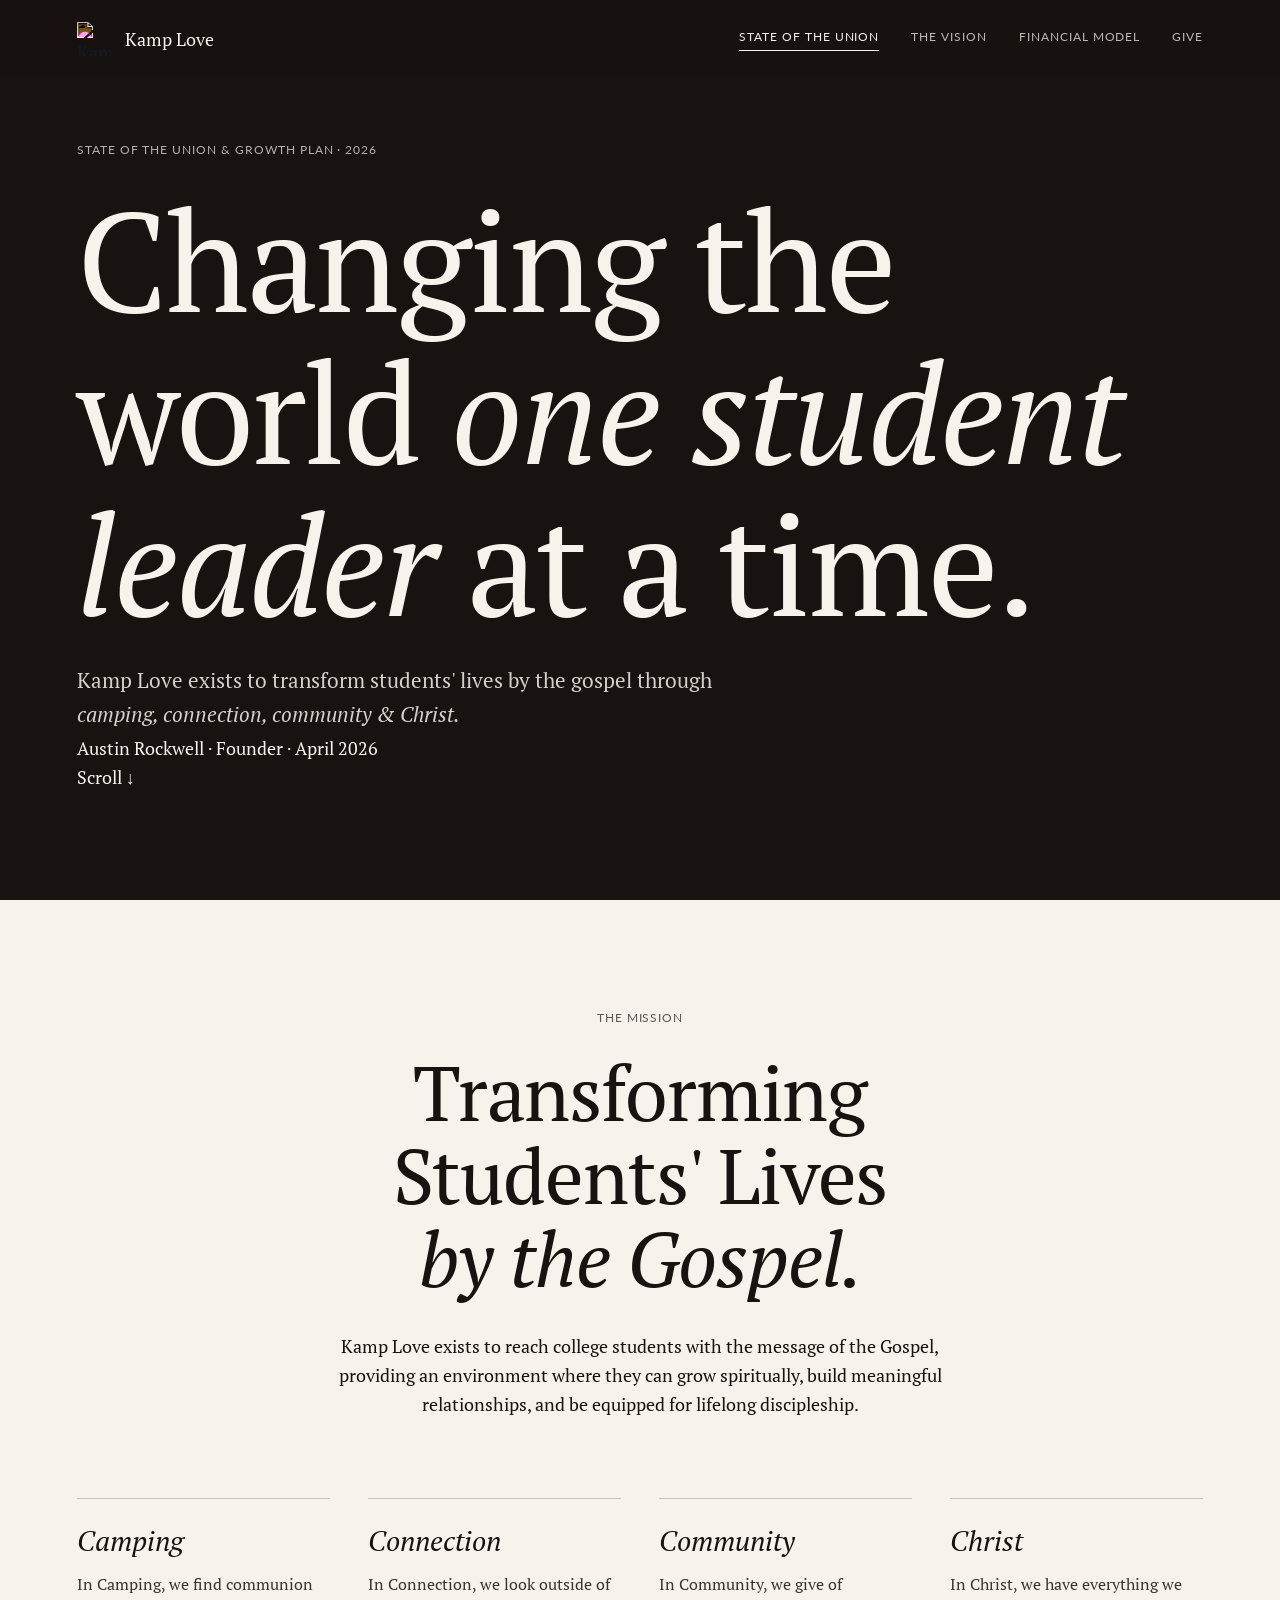
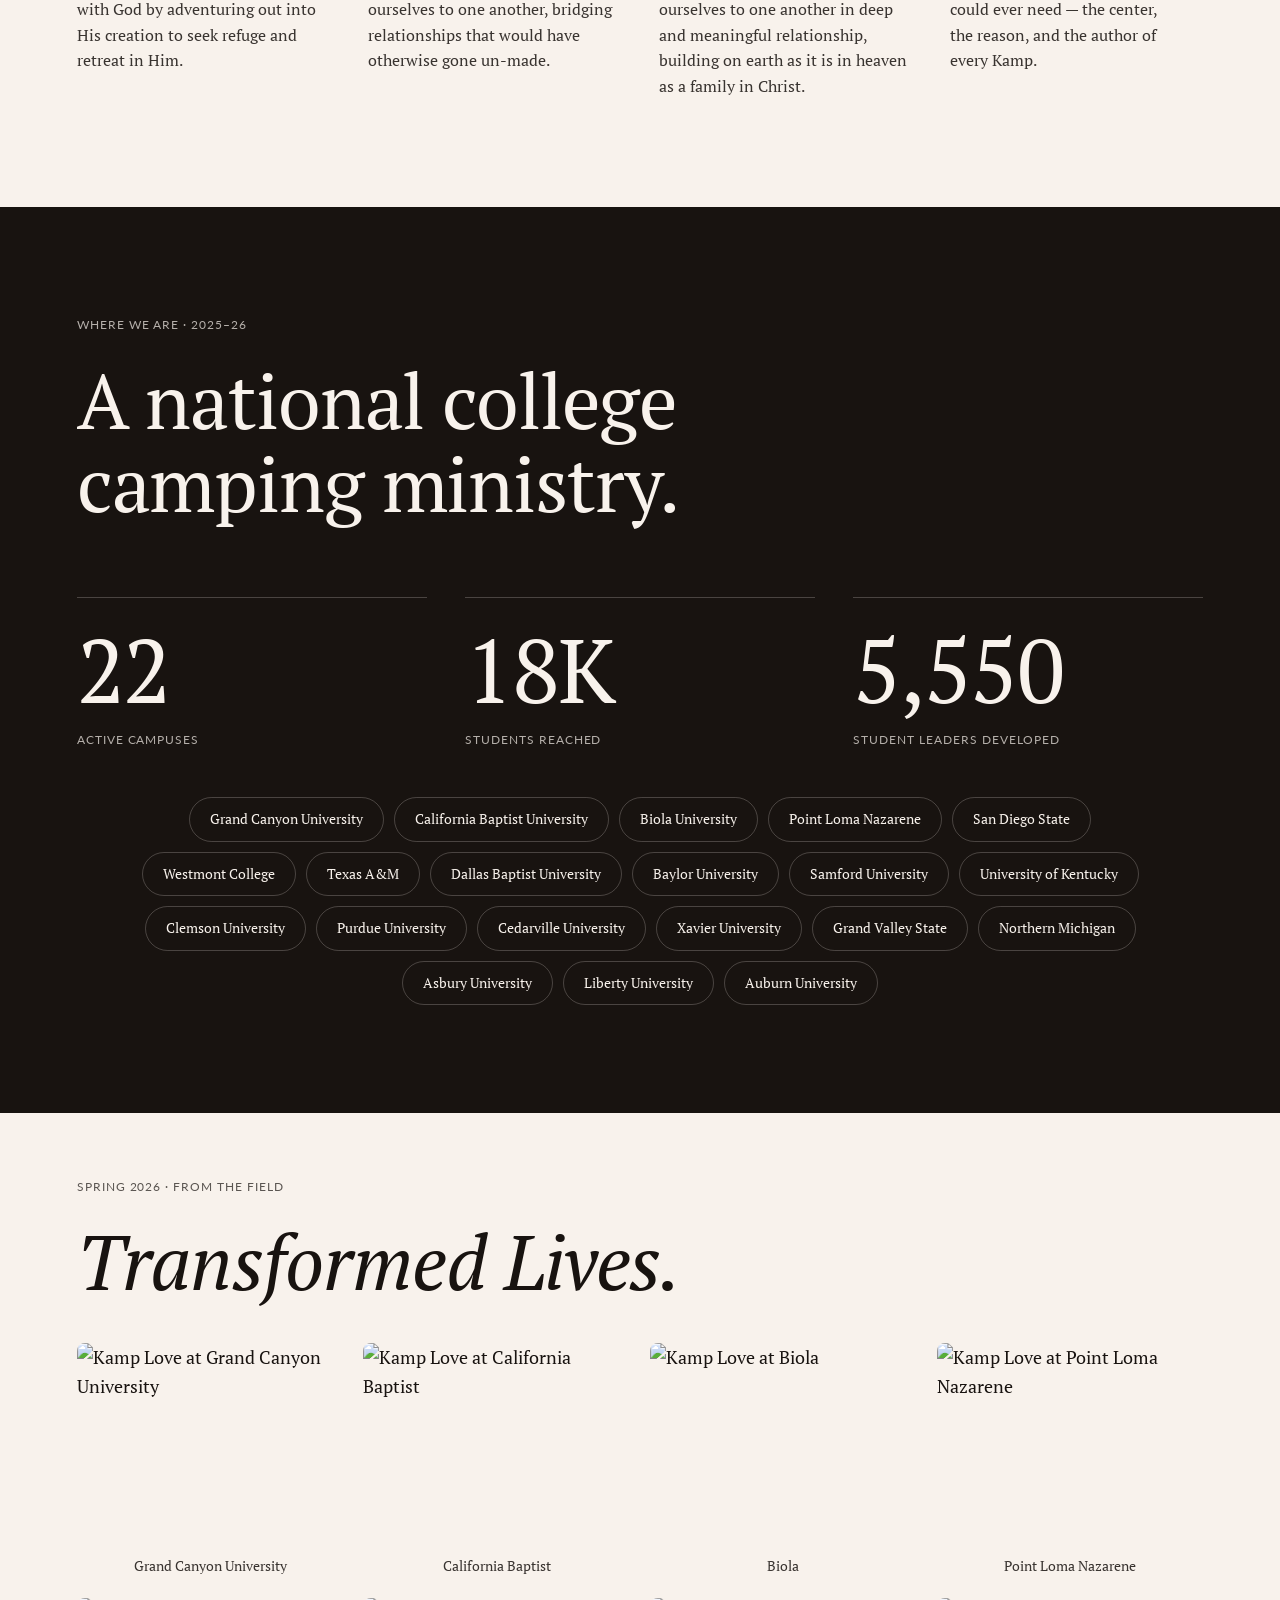
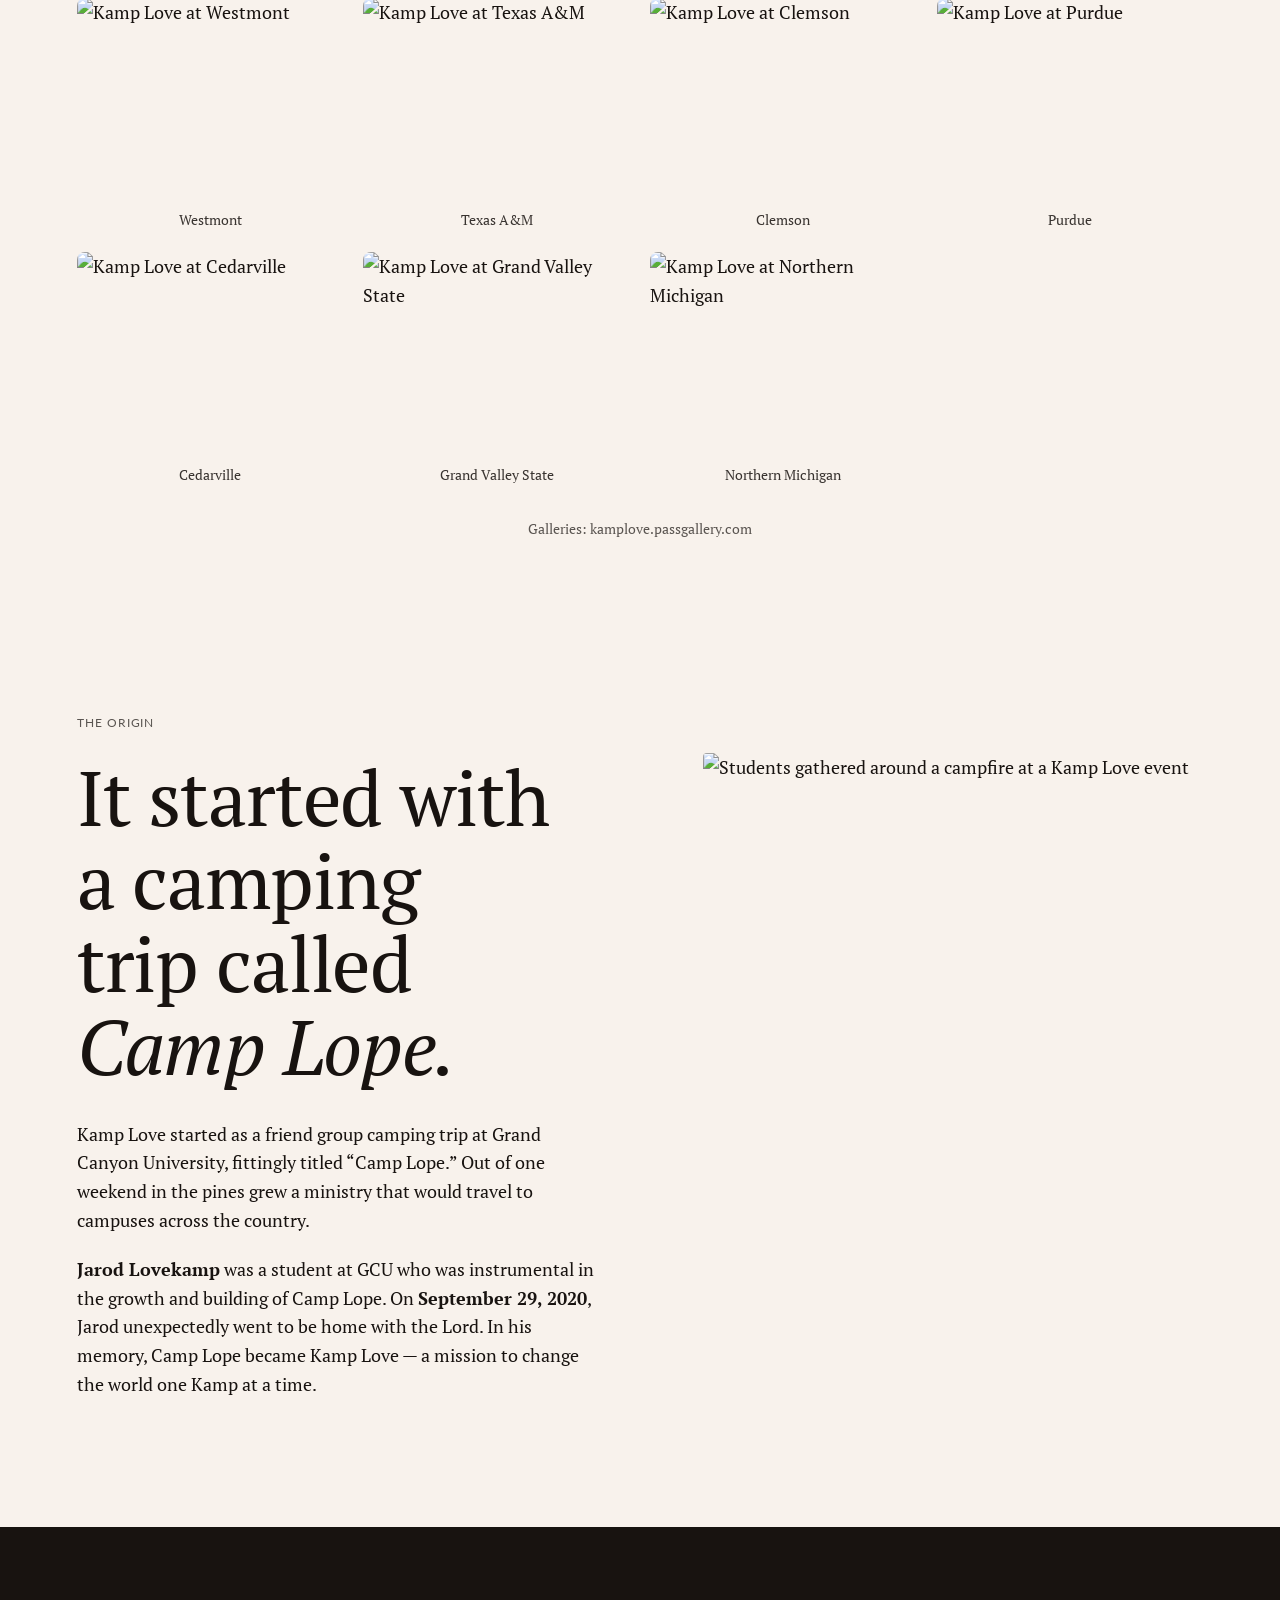
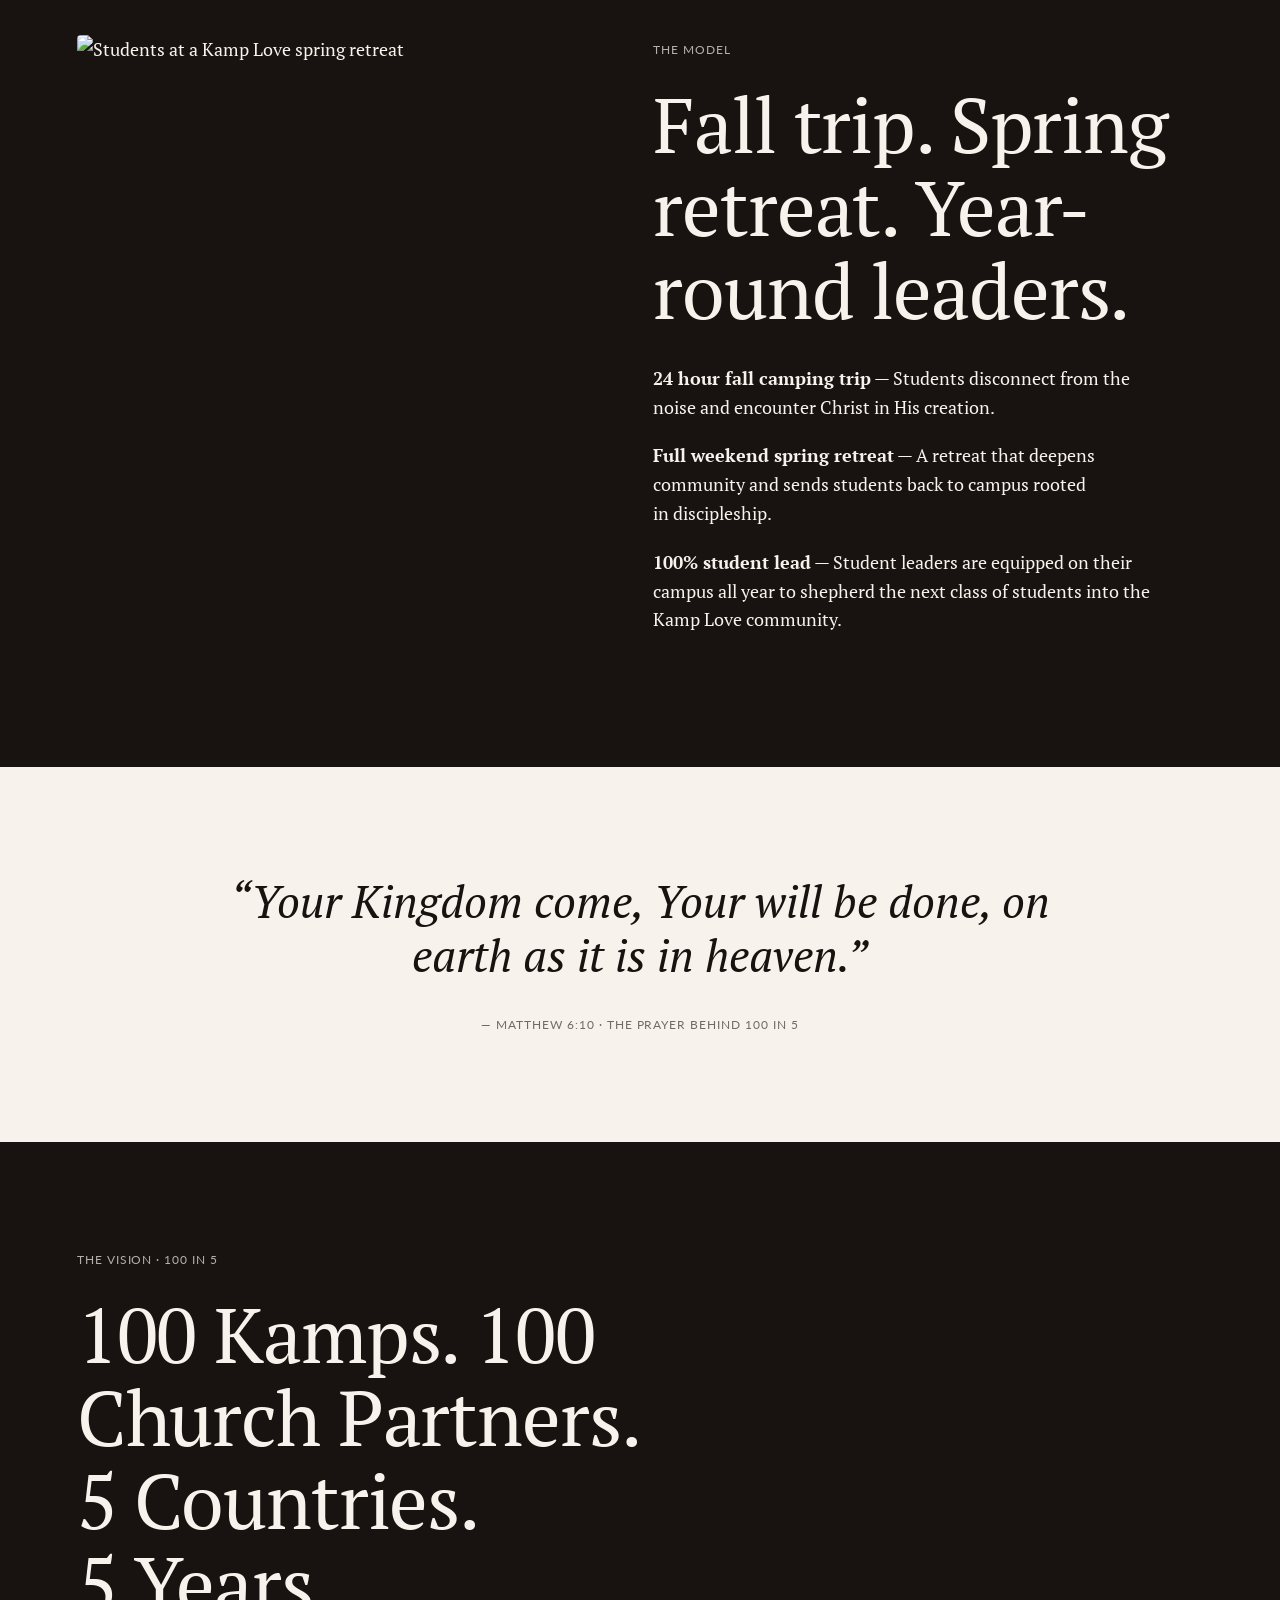
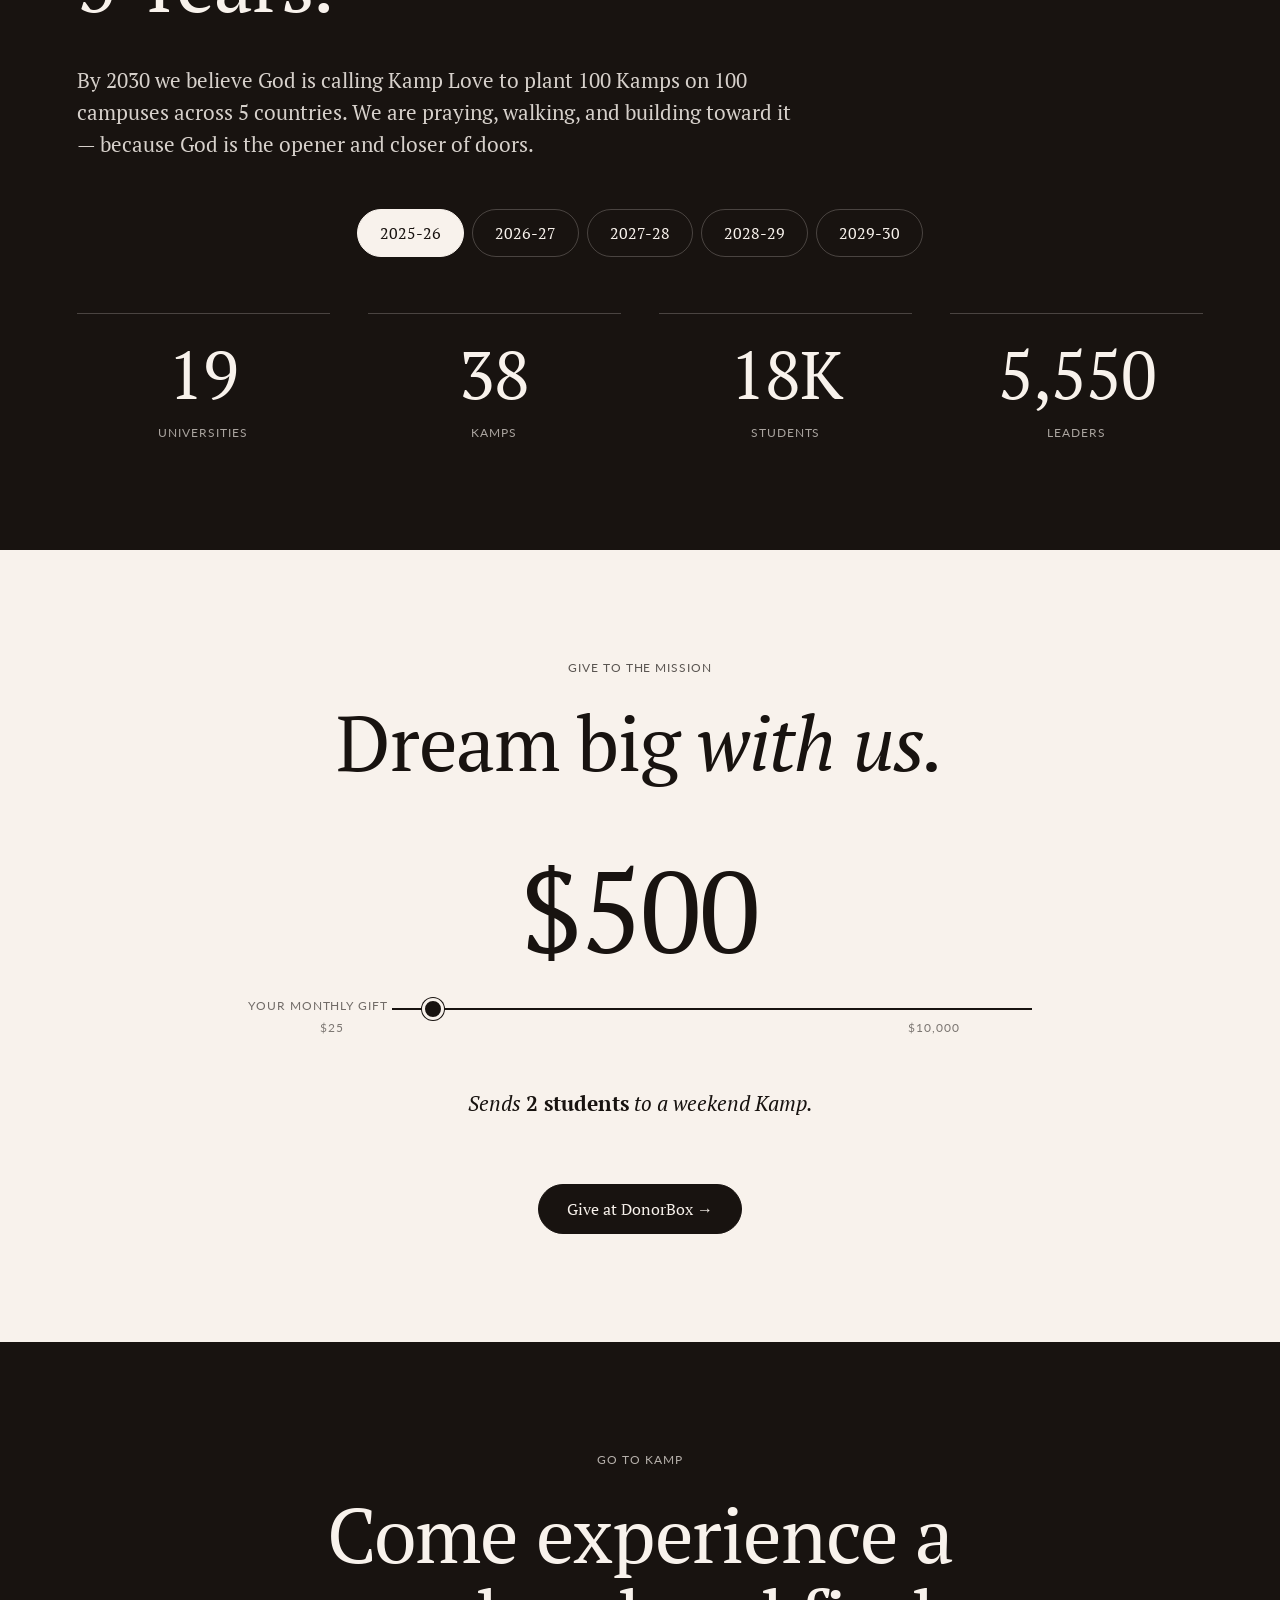
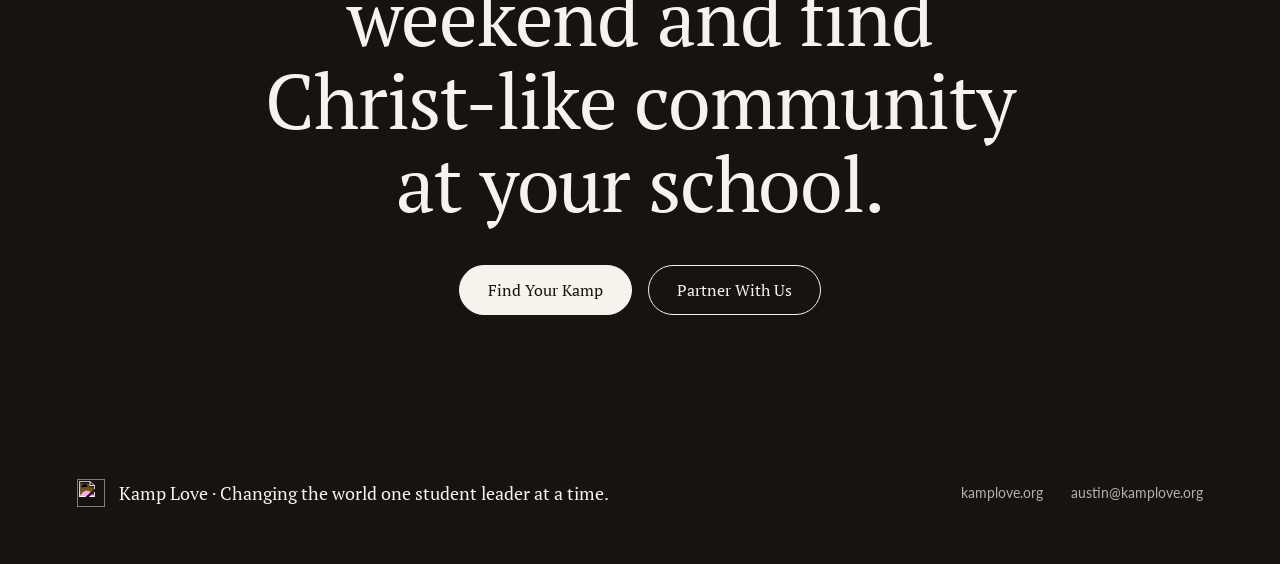
==== commit cddc2e60: "Extract shared CSS, add mobile nav, fix accessibility across all pages Audit and rebuild of the site" ====
--- a/index.html
+++ b/index.html
@@ -3,540 +3,29 @@
 <head>
 <meta charset="utf-8">
 <meta name="viewport" content="width=device-width,initial-scale=1">
-<title>Kamp Love — State of the Union & Growth Plan</title>
+<title>Kamp Love — State of the Union &amp; Growth Plan</title>
 <link rel="preconnect" href="https://fonts.googleapis.com">
 <link rel="preconnect" href="https://fonts.gstatic.com" crossorigin>
-<link rel="preload" as="style" href="https://fonts.googleapis.com/css2?family=PT+Serif:ital,wght@0,400;0,700;1,400;1,700&family=Lato:wght@300;400;700&display=swap">
 <link href="https://fonts.googleapis.com/css2?family=PT+Serif:ital,wght@0,400;0,700;1,400;1,700&family=Lato:wght@300;400;700&display=swap" rel="stylesheet">
-<style>
-/* ============================================================
-   KAMP LOVE DESIGN SYSTEM
-   Grounded: Müller-Brockmann (grid), Bringhurst/Hochuli (type),
-   Albers/Itten (color), Arnheim/Bertin (hierarchy),
-   Thomas & Johnston (motion), Verou/Pickering (implementation).
-   ============================================================ */
-:root{
-  /* Color — OKLCH, chromatic near-neutrals biased warm */
-  --cream:    oklch(0.965 0.010 70);
-  --cream-2:  oklch(0.92  0.012 65);
-  --dark:     oklch(0.19  0.010 50);
-  --dark-2:   oklch(0.30  0.010 50);
-  --muted:    oklch(0.85  0.008 65);
-  --rule-on-dark:  color-mix(in oklch, var(--cream) 22%, transparent);
-  --rule-on-cream: color-mix(in oklch, var(--dark)  22%, transparent);
-
-  /* Fonts */
-  --serif:"PT Serif","PT Serif Fallback",Georgia,serif;
-  --sans: "Lato","Lato Fallback",-apple-system,Arial,sans-serif;
-
-  /* Type scale — Perfect Fourth (1.333), rooted at 1rem */
-  --f-xs:   0.75rem;
-  --f-sm:   0.875rem;
-  --f-base: 1rem;
-  --f-md:   1.125rem;
-  --f-lg:   1.333rem;
-  --f-xl:   1.777rem;
-  --f-2xl:  2.369rem;
-  --f-3xl:  3.157rem;
-  --f-4xl:  4.209rem;
-  --f-5xl:  5.61rem;
-  --f-6xl:  7.478rem;
-
-  /* Tracking — single source of truth */
-  --tk-caps:    0.08em;
-  --tk-display:-0.015em;
-
-  /* Leading */
-  --lh-tight:1.08;
-  --lh-snug: 1.2;
-  --lh-body: 1.6;
-  --lh-ui:   1.35;
-
-  /* Measure (Bringhurst 45–75ch) */
-  --measure:     65ch;
-  --measure-nar: 52ch;
-  --measure-wid: 70ch;
-
-  /* Layout — Samara 2:1 margin:gutter */
-  --wrap:      1200px;
-  --wrap-wide: 1400px;
-  --col-gap:   clamp(1.5rem, 3vw, 3rem);
-  --pad-x:     clamp(1.75rem, 6vw, 6rem);
-  --section-y: clamp(5rem, 12vh, 10rem);
-
-  /* Motion tokens (Thomas & Johnston: ~200ms ease-out) */
-  --dur-fast: 120ms;
-  --dur-base: 200ms;
-  --dur-slow: 320ms;
-  --ease-std: cubic-bezier(.2,0,0,1);
-}
-
-/* Metric-override fallbacks to reduce CLS during font swap */
-@font-face{
-  font-family:"PT Serif Fallback";
-  src:local("Georgia");
-  ascent-override:93%;
-  descent-override:25%;
-  line-gap-override:0%;
-  size-adjust:100%;
-}
-@font-face{
-  font-family:"Lato Fallback";
-  src:local("Arial");
-  ascent-override:101%;
-  descent-override:22%;
-  line-gap-override:0%;
-  size-adjust:97%;
-}
-
-/* Reset */
-*,*::before,*::after{box-sizing:border-box;margin:0;padding:0}
-html{
-  font-size:100%;
-  scroll-behavior:smooth;
-  -webkit-text-size-adjust:100%;
-  text-size-adjust:none;
-}
-body{
-  font-family:var(--serif);
-  background:var(--cream);
-  color:var(--dark);
-  font-size:var(--f-md);
-  line-height:var(--lh-body);
-  font-kerning:auto;
-  font-variant-ligatures:common-ligatures;
-  font-optical-sizing:auto;
-  text-rendering:optimizeLegibility;
-  -webkit-font-smoothing:antialiased;
-}
-@media (min-width:60em) { body{font-size:1.125rem} }
-@media (min-width:120em){ body{font-size:1.25rem}  }
-
-p{
-  text-wrap:pretty;
-  hyphens:auto;
-  overflow-wrap:break-word;
-  max-width:var(--measure);
-}
-img{max-width:100%;display:block;height:auto}
-a{color:inherit;text-decoration:none}
-:target{scroll-margin-block:5ex}
-::selection{background:var(--dark);color:var(--cream)}
-
-/* Headings — modular scale, no letter-spacing drift */
-h1,h2,h3,h4,h5,h6{
-  font-family:var(--serif);
-  font-weight:500;
-  text-wrap:balance;
-  overflow-wrap:break-word;
-}
-h1{font-size:clamp(var(--f-4xl), 9vw,   var(--f-6xl)); line-height:var(--lh-tight); letter-spacing:var(--tk-display)}
-h2{font-size:clamp(var(--f-3xl), 6vw,   var(--f-5xl)); line-height:var(--lh-tight); letter-spacing:var(--tk-display)}
-h3{font-size:clamp(var(--f-2xl), 3.5vw, var(--f-3xl)); line-height:var(--lh-snug)}
-h4{font-size:clamp(var(--f-xl),  2.2vw, var(--f-2xl)); line-height:var(--lh-snug)}
-em{font-style:italic}
-
-/* Focus — WCAG 2.4.7 */
-a:focus-visible,button:focus-visible,input:focus-visible{
-  outline:2px solid currentColor;
-  outline-offset:3px;
-  border-radius:2px;
-}
-
-/* Skip link — WCAG 2.4.1 */
-.skip-link{
-  position:absolute;left:-9999px;top:0;
-  background:var(--dark);color:var(--cream);
-  padding:0.875rem 1.375rem;z-index:100;
-  font-family:var(--sans);font-size:var(--f-xs);
-  letter-spacing:var(--tk-caps);text-transform:uppercase;
-  border-radius:0 0 8px 0;
-}
-.skip-link:focus,.skip-link:focus-visible{left:0;top:0}
-
-/* Reduced motion — WCAG 2.3.3 */
-@media (prefers-reduced-motion: reduce){
-  html{scroll-behavior:auto}
-  *,*::before,*::after{
-    animation-duration:0.01ms !important;
-    animation-iteration-count:1 !important;
-    transition-duration:0.01ms !important;
-    scroll-behavior:auto !important;
-  }
-}
-
-/* NAV */
-.nav{
-  position:fixed;top:0;left:0;right:0;z-index:50;
-  display:flex;align-items:center;justify-content:space-between;
-  padding:1.375rem var(--pad-x);
-  background:color-mix(in oklch, var(--dark) 72%, transparent);
-  backdrop-filter:blur(14px);
-  -webkit-backdrop-filter:blur(14px);
-  color:var(--cream);
-}
-.nav .logo{display:flex;align-items:center;gap:0.875rem;font-family:var(--serif);font-size:var(--f-md)}
-.nav .logo img{height:34px;width:auto;filter:invert(1) brightness(2)}
-.nav .links{
-  display:flex;gap:2rem;
-  font-family:var(--sans);font-size:var(--f-xs);
-  letter-spacing:var(--tk-caps);text-transform:uppercase;
-}
-.nav .links a{
-  opacity:.75;
-  transition:opacity var(--dur-fast) var(--ease-std);
-}
-@media (hover:hover){ .nav .links a:hover{opacity:1} }
-.nav .links a:focus-visible{opacity:1}
-@media (max-width:720px){.nav .links{display:none}}
-
-/* BUTTONS — pill, Fitts-size, token-driven */
-.btn{
-  display:inline-block;
-  padding:1rem 1.75rem;
-  border-radius:1006px;
-  font-family:var(--serif);
-  font-size:var(--f-base);
-  font-weight:400;
-  line-height:1;
-  border:1px solid transparent;
-  cursor:pointer;
-  transition:
-    background-color var(--dur-base) var(--ease-std),
-    color            var(--dur-base) var(--ease-std),
-    border-color     var(--dur-base) var(--ease-std);
-}
-.btn-light     {background:var(--cream);color:var(--dark); border-color:var(--cream)}
-.btn-dark      {background:var(--dark); color:var(--cream);border-color:var(--dark)}
-.btn-ghost     {background:transparent; color:var(--cream);border-color:var(--cream)}
-.btn-ghost-dark{background:transparent; color:var(--dark); border-color:var(--dark)}
-@media (hover:hover){
-  .btn-light:hover     {background:var(--dark); color:var(--cream)}
-  .btn-dark:hover      {background:var(--cream);color:var(--dark)}
-  .btn-ghost:hover     {background:var(--cream);color:var(--dark)}
-  .btn-ghost-dark:hover{background:var(--dark); color:var(--cream)}
-}
-
-/* SECTIONS */
-section{padding:var(--section-y) var(--pad-x)}
-.dark {background:var(--dark); color:var(--cream)}
-.cream{background:var(--cream);color:var(--dark)}
-
-.eyebrow{
-  font-family:var(--sans);
-  font-size:var(--f-xs);
-  letter-spacing:var(--tk-caps);
-  text-transform:uppercase;
-  font-weight:400;
-  opacity:.7;
-  margin-bottom:1.5rem;
-}
-.lede{
-  font-family:var(--serif);
-  font-size:var(--f-lg);
-  line-height:1.5;
-  max-width:var(--measure-nar);
-}
-
-/* HERO */
-.hero{
-  min-height:100vh;
-  min-height:100svh;
-  display:flex;flex-direction:column;justify-content:space-between;
-  padding-top:8.75rem;
-  position:relative;
-  overflow:hidden;
-}
-.hero-top{max-width:68rem}
-.hero-top h1{
-  font-size:clamp(var(--f-4xl), 11vw, 10.5rem);
-  margin-bottom:1.5rem;
-}
-.hero-top h1 em{font-weight:500}
-.hero-sub{
-  font-family:var(--serif);
-  font-size:var(--f-lg);
-  max-width:var(--measure-nar);
-  opacity:.85;
-  margin-top:1.5rem;
-}
-.hero-meta{
-  display:flex;align-items:flex-end;justify-content:space-between;flex-wrap:wrap;gap:2rem;
-  margin-top:5rem;padding-top:2.5rem;
-  border-top:1px solid var(--rule-on-dark);
-}
-.hero-meta .date,
-.hero-meta .scroll{
-  font-family:var(--sans);
-  font-size:var(--f-xs);
-  letter-spacing:var(--tk-caps);
-  text-transform:uppercase;
-  opacity:.6;
-}
-
-/* MISSION / FOUR C's — symmetric grid, top-rule structural markers */
-.transition{text-align:center;padding:var(--section-y) var(--pad-x)}
-.transition h2{margin:0 auto 2rem;max-width:18ch}
-.transition > p{
-  max-width:var(--measure);
-  margin:0 auto;
-  font-size:var(--f-md);
-  line-height:var(--lh-body);
-}
-.transition .four-c{
-  display:grid;grid-template-columns:repeat(4,1fr);
-  gap:var(--col-gap);
-  max-width:var(--wrap);margin:5rem auto 0;text-align:left;
-}
-.transition .four-c .c{padding-top:1.5rem;border-top:1px solid var(--rule-on-cream)}
-.transition .four-c .c h3{
-  font-size:var(--f-xl);
-  margin-bottom:0.875rem;
-  font-style:italic;
-  font-weight:500;
-  line-height:var(--lh-snug);
-}
-.transition .four-c .c p{font-size:var(--f-base);line-height:var(--lh-body);opacity:.85;max-width:none}
-@media (max-width:860px){.transition .four-c{grid-template-columns:repeat(2,1fr)}}
-@media (max-width:500px){.transition .four-c{grid-template-columns:1fr}}
-
-/* STATS */
-.stats{
-  display:grid;grid-template-columns:repeat(3,1fr);gap:var(--col-gap);
-  max-width:var(--wrap);margin:4.5rem auto 0;
-  text-align:left;
-}
-.stats .stat{border-top:1px solid var(--rule-on-dark);padding-top:1.5rem}
-.stats .stat .n{
-  font-family:var(--serif);
-  font-size:clamp(var(--f-4xl),7vw,var(--f-5xl));
-  line-height:var(--lh-tight);
-  margin-bottom:0.75rem;
-  font-weight:500;
-  font-variant-numeric:tabular-nums;
-  letter-spacing:var(--tk-display);
-}
-.stats .stat .l{
-  font-family:var(--sans);
-  font-size:var(--f-xs);
-  letter-spacing:var(--tk-caps);
-  text-transform:uppercase;
-  opacity:.7;
-}
-@media (max-width:860px){.stats{grid-template-columns:1fr;gap:2.5rem}}
-
-/* SPLIT — image + text */
-.split{
-  display:grid;grid-template-columns:1.1fr 1fr;
-  gap:clamp(2.5rem,6vw,6.25rem);
-  align-items:center;
-  max-width:var(--wrap-wide);margin:0 auto;
-}
-.split .copy h2{margin-bottom:2rem}
-.split .copy p{
-  font-size:var(--f-md);
-  line-height:var(--lh-body);
-  margin-bottom:1.25rem;
-  max-width:var(--measure-nar);
-}
-.split .copy p b{font-weight:700}
-.split .copy .btn{margin-top:1.5rem}
-.split .media{
-  position:relative;aspect-ratio:4/5;
-  background:var(--dark) center/cover no-repeat;
-  border-radius:4px;overflow:hidden;
-}
-.split.reverse{grid-template-columns:1fr 1.1fr}
-.split.reverse .media{order:-1}
-@media (max-width:900px){
-  .split,.split.reverse{grid-template-columns:1fr;gap:3rem}
-  .split.reverse .media{order:0}
-}
-
-/* TRAJECTORY — year scrubber */
-.trajectory{max-width:var(--wrap);margin:0 auto}
-.trajectory h2{margin-bottom:3rem;text-align:center}
-.year-nav{
-  display:flex;justify-content:center;gap:0.5rem;
-  margin-bottom:3.5rem;flex-wrap:wrap;
-}
-.year-nav button{
-  font-family:var(--serif);
-  font-size:var(--f-base);
-  padding:0.75rem 1.375rem;
-  border-radius:1006px;
-  background:transparent;
-  color:var(--cream);
-  border:1px solid var(--rule-on-dark);
-  cursor:pointer;
-  transition:
-    background-color var(--dur-base) var(--ease-std),
-    color            var(--dur-base) var(--ease-std),
-    border-color     var(--dur-base) var(--ease-std);
-}
-@media (hover:hover){
-  .year-nav button:hover{border-color:var(--cream)}
-}
-.year-nav button.active{background:var(--cream);color:var(--dark);border-color:var(--cream)}
-.year-data{display:grid;grid-template-columns:repeat(4,1fr);gap:var(--col-gap);text-align:center}
-.year-data .y{border-top:1px solid var(--rule-on-dark);padding-top:1.5rem}
-.year-data .y .big{
-  font-size:clamp(var(--f-3xl),6vw,var(--f-4xl));
-  font-family:var(--serif);
-  line-height:var(--lh-tight);
-  margin-bottom:0.75rem;
-  font-variant-numeric:tabular-nums;
-  letter-spacing:var(--tk-display);
-}
-.year-data .y .lbl{
-  font-family:var(--sans);
-  font-size:var(--f-xs);
-  letter-spacing:var(--tk-caps);
-  text-transform:uppercase;
-  opacity:.65;
-}
-@media (max-width:860px){.year-data{grid-template-columns:repeat(2,1fr)}}
-
-/* CALC — give slider */
-.calc-wrap{max-width:56.25rem;margin:4rem auto 0;text-align:center}
-.calc-wrap .display{
-  font-family:var(--serif);
-  font-size:clamp(var(--f-4xl),9vw,var(--f-6xl));
-  line-height:var(--lh-tight);
-  margin-bottom:0.75rem;
-  font-weight:500;
-  font-variant-numeric:tabular-nums;
-  letter-spacing:var(--tk-display);
-}
-.calc-wrap .display-lbl{
-  font-family:var(--sans);
-  font-size:var(--f-xs);
-  letter-spacing:var(--tk-caps);
-  text-transform:uppercase;
-  opacity:.6;
-  margin-bottom:3rem;
-}
-.calc-wrap input[type=range]{
-  width:100%;max-width:40rem;height:2px;
-  -webkit-appearance:none;appearance:none;
-  background:var(--dark);margin:1.5rem 0 0.5rem;cursor:pointer;
-}
-.calc-wrap input[type=range]::-webkit-slider-thumb{
-  -webkit-appearance:none;width:22px;height:22px;
-  background:var(--dark);border-radius:50%;
-  border:3px solid var(--cream);
-  box-shadow:0 0 0 1px var(--dark);
-}
-.calc-wrap input[type=range]::-moz-range-thumb{
-  width:22px;height:22px;background:var(--dark);
-  border-radius:50%;border:3px solid var(--cream);
-}
-.calc-wrap .range-labels{
-  display:flex;justify-content:space-between;
-  max-width:40rem;margin:0 auto 3rem;
-  font-family:var(--sans);
-  font-size:var(--f-xs);
-  letter-spacing:var(--tk-caps);
-  text-transform:uppercase;opacity:.55;
-}
-.calc-wrap .impact{
-  font-family:var(--serif);
-  font-size:var(--f-lg);
-  font-style:italic;
-  max-width:var(--measure-nar);
-  margin:0 auto;
-}
-.calc-wrap .impact b{font-style:normal;font-weight:700}
-
-/* HISTORY QUOTE */
-.quote{max-width:56.25rem;margin:0 auto;text-align:center}
-.quote blockquote{
-  font-family:var(--serif);
-  font-style:italic;
-  font-size:clamp(var(--f-2xl),3.5vw,var(--f-3xl));
-  line-height:var(--lh-snug);
-  margin-bottom:2.5rem;
-  max-width:none;
-}
-.quote .attrib{
-  font-family:var(--sans);
-  font-size:var(--f-xs);
-  letter-spacing:var(--tk-caps);
-  text-transform:uppercase;
-  opacity:.6;
-}
-
-/* CTA */
-.cta{text-align:center;padding:var(--section-y) var(--pad-x)}
-.cta h2{max-width:20ch;margin:0 auto 2.5rem}
-.cta .btns{display:flex;gap:1rem;justify-content:center;flex-wrap:wrap}
-
-/* FOOTER */
-footer{
-  padding:3.5rem var(--pad-x);
-  background:var(--dark);color:var(--cream);
-  display:flex;justify-content:space-between;align-items:center;flex-wrap:wrap;gap:1.5rem;
-  font-family:var(--sans);
-  font-size:var(--f-sm);
-}
-footer .f-logo{display:flex;align-items:center;gap:0.875rem;font-family:var(--serif);font-size:var(--f-md)}
-footer .f-logo img{height:28px;filter:invert(1) brightness(2)}
-footer .links{display:flex;gap:1.75rem;opacity:.7}
-@media (hover:hover){footer .links a:hover{opacity:1;color:var(--cream)}}
-
-/* LOCATIONS CHIPS + PHOTO GRID */
-.loc-chips{
-  display:flex;flex-wrap:wrap;gap:0.625rem;
-  justify-content:center;
-  max-width:62.5rem;margin:3rem auto 0;
-}
-.loc-chips span{
-  display:inline-block;padding:0.625rem 1.25rem;
-  border-radius:1006px;
-  background:transparent;
-  border:1px solid var(--rule-on-dark);
-  font-family:var(--serif);
-  font-size:var(--f-sm);
-  color:var(--cream);
-}
-.photo-grid{
-  display:grid;
-  grid-template-columns:repeat(auto-fit,minmax(13.75rem,1fr));
-  gap:1.25rem;
-  max-width:80rem;margin:0 auto;
-}
-.photo-grid figure{margin:0}
-.photo-grid .ph{
-  aspect-ratio:4/3;
-  background-size:cover;background-position:center;
-  border-radius:8px;
-  transition:transform var(--dur-slow) var(--ease-std);
-}
-@media (hover:hover){
-  .photo-grid a:hover .ph{transform:scale(1.02)}
-}
-.photo-grid figcaption{
-  font-family:var(--serif);
-  font-size:var(--f-sm);
-  margin-top:0.75rem;text-align:center;opacity:.85;
-}
-</style>
+<link rel="stylesheet" href="styles.css">
 </head>
 <body>
 
 <a class="skip-link" href="#main">Skip to content</a>
 
 <nav class="nav" aria-label="Primary">
-  <div class="logo">
-    <img src="https://cdn.prod.website-files.com/66d770a34f7bb47b876dfcc5/66d78a3b513117a1b3dc9fa3_okay2.png" alt="Kamp Love">
+  <a href="index.html" class="logo">
+    <img src="https://cdn.prod.website-files.com/66d770a34f7bb47b876dfcc5/66d78a3b513117a1b3dc9fa3_okay2.png" alt="Kamp Love" width="34" height="34">
     <span>Kamp Love</span>
-  </div>
-  <div class="links">
-    <a href="#mission">Mission</a>
-    <a href="#history">History</a>
+  </a>
+  <button class="nav-toggle" aria-expanded="false" aria-controls="nav-links" aria-label="Menu">
+    <svg viewBox="0 0 24 24" fill="none" stroke="currentColor" stroke-width="2"><path d="M3 6h18M3 12h18M3 18h18"/></svg>
+  </button>
+  <div class="links" id="nav-links">
+    <a href="index.html" class="active">State of the Union</a>
     <a href="vision.html">The Vision</a>
     <a href="financial-model.html">Financial Model</a>
-    <a href="#give">Give</a>
+    <a href="https://www.kamplove.org/give">Give</a>
   </div>
 </nav>
 
@@ -589,53 +78,53 @@
 <section class="dark">
   <div class="eyebrow">Where We Are &middot; 2025&ndash;26</div>
   <h2 style="max-width:16ch">A national college camping ministry.</h2>
-  <div class="stats">
+  <div class="idx-stats">
     <div class="stat"><div class="n">22</div><div class="l">Active Campuses</div></div>
     <div class="stat"><div class="n">18K</div><div class="l">Students Reached</div></div>
     <div class="stat"><div class="n">5,550</div><div class="l">Student Leaders Developed</div></div>
   </div>
-  <div class="loc-chips">
-    <span>Grand Canyon University</span>
-    <span>California Baptist University</span>
-    <span>Biola University</span>
-    <span>Point Loma Nazarene</span>
-    <span>San Diego State</span>
-    <span>Westmont College</span>
-    <span>Texas A&amp;M</span>
-    <span>Dallas Baptist University</span>
-    <span>Baylor University</span>
-    <span>Samford University</span>
-    <span>University of Kentucky</span>
-    <span>Clemson University</span>
-    <span>Purdue University</span>
-    <span>Cedarville University</span>
-    <span>Xavier University</span>
-    <span>Grand Valley State</span>
-    <span>Northern Michigan</span>
-    <span>Asbury University</span>
-    <span>Liberty University</span>
-    <span>Auburn University</span>
-  </div>
+  <ul class="loc-chips">
+    <li>Grand Canyon University</li>
+    <li>California Baptist University</li>
+    <li>Biola University</li>
+    <li>Point Loma Nazarene</li>
+    <li>San Diego State</li>
+    <li>Westmont College</li>
+    <li>Texas A&amp;M</li>
+    <li>Dallas Baptist University</li>
+    <li>Baylor University</li>
+    <li>Samford University</li>
+    <li>University of Kentucky</li>
+    <li>Clemson University</li>
+    <li>Purdue University</li>
+    <li>Cedarville University</li>
+    <li>Xavier University</li>
+    <li>Grand Valley State</li>
+    <li>Northern Michigan</li>
+    <li>Asbury University</li>
+    <li>Liberty University</li>
+    <li>Auburn University</li>
+  </ul>
 </section>
 
 <!-- PHOTO STRIP — TRANSFORMED LIVES -->
-<section class="cream" style="padding-top:64px;padding-bottom:64px">
+<section class="cream" style="padding-top:4rem;padding-bottom:4rem">
   <div class="eyebrow">Spring 2026 &middot; From the Field</div>
-  <h2 style="max-width:18ch;margin-bottom:40px"><em>Transformed Lives.</em></h2>
+  <h2 style="max-width:18ch;margin-bottom:2.5rem"><em>Transformed Lives.</em></h2>
   <div class="photo-grid">
-    <a href="https://kamplove.passgallery.com/-kamplovegcuspring20251/gallery" target="_blank" rel="noopener"><figure><div class="ph" style="background-image:url('https://pass3eus1public-pub-etg7d0def0d6d9ad.a02.azurefd.net/pictures/50/596/50596082/homepage/smallres/homepage.jpg')"></div><figcaption>Grand Canyon University</figcaption></figure></a>
-    <a href="https://kamplove.passgallery.com/-kamplovecbuspring2026/gallery" target="_blank" rel="noopener"><figure><div class="ph" style="background-image:url('https://pass3eus1public-pub-etg7d0def0d6d9ad.a02.azurefd.net/pictures/51/151/51151556/homepage/smallres/homepage.jpg')"></div><figcaption>California Baptist</figcaption></figure></a>
-    <a href="https://kamplove.passgallery.com/-kamplovebiolaspring2026/gallery" target="_blank" rel="noopener"><figure><div class="ph" style="background-image:url('https://pass3eus1public-pub-etg7d0def0d6d9ad.a02.azurefd.net/pictures/51/151/51151341/homepage/smallres/homepage.jpg')"></div><figcaption>Biola</figcaption></figure></a>
-    <a href="https://kamplove.passgallery.com/-kamploveplnuspring2026/gallery" target="_blank" rel="noopener"><figure><div class="ph" style="background-image:url('https://pass3eus1public-pub-etg7d0def0d6d9ad.a02.azurefd.net/pictures/51/151/51151061/homepage/smallres/homepage.jpg')"></div><figcaption>Point Loma Nazarene</figcaption></figure></a>
-    <a href="https://kamplove.passgallery.com/-kamplovewestmontspring2026/gallery" target="_blank" rel="noopener"><figure><div class="ph" style="background-image:url('https://pass3eus1public-pub-etg7d0def0d6d9ad.a02.azurefd.net/pictures/50/820/50820861/homepage/smallres/homepage.jpg')"></div><figcaption>Westmont</figcaption></figure></a>
-    <a href="https://kamplove.passgallery.com/-kamploveamspring2026/gallery" target="_blank" rel="noopener"><figure><div class="ph" style="background-image:url('https://pass3eus1public-pub-etg7d0def0d6d9ad.a02.azurefd.net/pictures/50/738/50738010/homepage/smallres/homepage.jpg')"></div><figcaption>Texas A&amp;M</figcaption></figure></a>
-    <a href="https://kamplove.passgallery.com/-kamploveclemsonspring2026/gallery" target="_blank" rel="noopener"><figure><div class="ph" style="background-image:url('https://pass3eus1public-pub-etg7d0def0d6d9ad.a02.azurefd.net/pictures/51/151/51151511/homepage/smallres/homepage.jpg')"></div><figcaption>Clemson</figcaption></figure></a>
-    <a href="https://kamplove.passgallery.com/-kamplovepurduespring2026/gallery" target="_blank" rel="noopener"><figure><div class="ph" style="background-image:url('https://pass3eus1public-pub-etg7d0def0d6d9ad.a02.azurefd.net/pictures/51/151/51151401/homepage/smallres/homepage.jpg')"></div><figcaption>Purdue</figcaption></figure></a>
-    <a href="https://kamplove.passgallery.com/-kamplovecedarvillespring2026/gallery" target="_blank" rel="noopener"><figure><div class="ph" style="background-image:url('https://pass3eus1public-pub-etg7d0def0d6d9ad.a02.azurefd.net/pictures/51/151/51151159/homepage/smallres/homepage.jpg')"></div><figcaption>Cedarville</figcaption></figure></a>
-    <a href="https://kamplove.passgallery.com/-kamplovegvsuspring2026/gallery" target="_blank" rel="noopener"><figure><div class="ph" style="background-image:url('https://pass3eus1public-pub-etg7d0def0d6d9ad.a02.azurefd.net/pictures/50/821/50821153/homepage/smallres/homepage.jpg')"></div><figcaption>Grand Valley State</figcaption></figure></a>
-    <a href="https://kamplove.passgallery.com/-kamplovenmuspring2026/gallery" target="_blank" rel="noopener"><figure><div class="ph" style="background-image:url('https://pass3eus1public-pub-etg7d0def0d6d9ad.a02.azurefd.net/pictures/51/151/51151582/homepage/smallres/homepage.jpg')"></div><figcaption>Northern Michigan</figcaption></figure></a>
-  </div>
-  <p style="text-align:center;margin-top:2rem;opacity:.7;font-size:var(--f-sm);max-width:none">Galleries: <a href="https://kamplove.passgallery.com/client" style="color:inherit">kamplove.passgallery.com</a></p>
+    <a href="https://kamplove.passgallery.com/-kamplovegcuspring20251/gallery" target="_blank" rel="noopener"><figure><div class="ph"><img src="https://pass3eus1public-pub-etg7d0def0d6d9ad.a02.azurefd.net/pictures/50/596/50596082/homepage/smallres/homepage.jpg" alt="Kamp Love at Grand Canyon University" loading="lazy"></div><figcaption>Grand Canyon University</figcaption></figure></a>
+    <a href="https://kamplove.passgallery.com/-kamplovecbuspring2026/gallery" target="_blank" rel="noopener"><figure><div class="ph"><img src="https://pass3eus1public-pub-etg7d0def0d6d9ad.a02.azurefd.net/pictures/51/151/51151556/homepage/smallres/homepage.jpg" alt="Kamp Love at California Baptist" loading="lazy"></div><figcaption>California Baptist</figcaption></figure></a>
+    <a href="https://kamplove.passgallery.com/-kamplovebiolaspring2026/gallery" target="_blank" rel="noopener"><figure><div class="ph"><img src="https://pass3eus1public-pub-etg7d0def0d6d9ad.a02.azurefd.net/pictures/51/151/51151341/homepage/smallres/homepage.jpg" alt="Kamp Love at Biola" loading="lazy"></div><figcaption>Biola</figcaption></figure></a>
+    <a href="https://kamplove.passgallery.com/-kamploveplnuspring2026/gallery" target="_blank" rel="noopener"><figure><div class="ph"><img src="https://pass3eus1public-pub-etg7d0def0d6d9ad.a02.azurefd.net/pictures/51/151/51151061/homepage/smallres/homepage.jpg" alt="Kamp Love at Point Loma Nazarene" loading="lazy"></div><figcaption>Point Loma Nazarene</figcaption></figure></a>
+    <a href="https://kamplove.passgallery.com/-kamplovewestmontspring2026/gallery" target="_blank" rel="noopener"><figure><div class="ph"><img src="https://pass3eus1public-pub-etg7d0def0d6d9ad.a02.azurefd.net/pictures/50/820/50820861/homepage/smallres/homepage.jpg" alt="Kamp Love at Westmont" loading="lazy"></div><figcaption>Westmont</figcaption></figure></a>
+    <a href="https://kamplove.passgallery.com/-kamploveamspring2026/gallery" target="_blank" rel="noopener"><figure><div class="ph"><img src="https://pass3eus1public-pub-etg7d0def0d6d9ad.a02.azurefd.net/pictures/50/738/50738010/homepage/smallres/homepage.jpg" alt="Kamp Love at Texas A&amp;M" loading="lazy"></div><figcaption>Texas A&amp;M</figcaption></figure></a>
+    <a href="https://kamplove.passgallery.com/-kamploveclemsonspring2026/gallery" target="_blank" rel="noopener"><figure><div class="ph"><img src="https://pass3eus1public-pub-etg7d0def0d6d9ad.a02.azurefd.net/pictures/51/151/51151511/homepage/smallres/homepage.jpg" alt="Kamp Love at Clemson" loading="lazy"></div><figcaption>Clemson</figcaption></figure></a>
+    <a href="https://kamplove.passgallery.com/-kamplovepurduespring2026/gallery" target="_blank" rel="noopener"><figure><div class="ph"><img src="https://pass3eus1public-pub-etg7d0def0d6d9ad.a02.azurefd.net/pictures/51/151/51151401/homepage/smallres/homepage.jpg" alt="Kamp Love at Purdue" loading="lazy"></div><figcaption>Purdue</figcaption></figure></a>
+    <a href="https://kamplove.passgallery.com/-kamplovecedarvillespring2026/gallery" target="_blank" rel="noopener"><figure><div class="ph"><img src="https://pass3eus1public-pub-etg7d0def0d6d9ad.a02.azurefd.net/pictures/51/151/51151159/homepage/smallres/homepage.jpg" alt="Kamp Love at Cedarville" loading="lazy"></div><figcaption>Cedarville</figcaption></figure></a>
+    <a href="https://kamplove.passgallery.com/-kamplovegvsuspring2026/gallery" target="_blank" rel="noopener"><figure><div class="ph"><img src="https://pass3eus1public-pub-etg7d0def0d6d9ad.a02.azurefd.net/pictures/50/821/50821153/homepage/smallres/homepage.jpg" alt="Kamp Love at Grand Valley State" loading="lazy"></div><figcaption>Grand Valley State</figcaption></figure></a>
+    <a href="https://kamplove.passgallery.com/-kamplovenmuspring2026/gallery" target="_blank" rel="noopener"><figure><div class="ph"><img src="https://pass3eus1public-pub-etg7d0def0d6d9ad.a02.azurefd.net/pictures/51/151/51151582/homepage/smallres/homepage.jpg" alt="Kamp Love at Northern Michigan" loading="lazy"></div><figcaption>Northern Michigan</figcaption></figure></a>
+  </div>
+  <p class="photo-grid-caption">Galleries: <a href="https://kamplove.passgallery.com/client">kamplove.passgallery.com</a></p>
 </section>
 
 <!-- HISTORY / CAMP LOPE -->
@@ -648,10 +137,12 @@
         Kamp Love started as a friend group camping trip at Grand Canyon University, fittingly titled &ldquo;Camp Lope.&rdquo; Out of one weekend in the pines grew a ministry that would travel to campuses across the country.
       </p>
       <p>
-        <b>Jarod Lovekamp</b> was a student at GCU who was instrumental in the growth and building of Camp Lope. On <b>September 29, 2020</b>, Jarod unexpectedly went to be home with the Lord. In his memory, Camp Lope became Kamp Love &mdash; a mission to change the world one Kamp at a time.
+        <strong>Jarod Lovekamp</strong> was a student at GCU who was instrumental in the growth and building of Camp Lope. On <strong>September 29, 2020</strong>, Jarod unexpectedly went to be home with the Lord. In his memory, Camp Lope became Kamp Love &mdash; a mission to change the world one Kamp at a time.
       </p>
     </div>
-    <div class="media" style="background-image:url('https://cdn.prod.website-files.com/66d770a34f7bb47b876dfcc5/688a836aafe35f0cc5e7c6ac__DSC6552_websize.jpg')"></div>
+    <div class="media">
+      <img src="https://cdn.prod.website-files.com/66d770a34f7bb47b876dfcc5/688a836aafe35f0cc5e7c6ac__DSC6552_websize.jpg" alt="Students gathered around a campfire at a Kamp Love event" loading="lazy">
+    </div>
   </div>
 </section>
 
@@ -661,11 +152,13 @@
     <div class="copy">
       <div class="eyebrow">The Model</div>
       <h2>Fall trip. Spring retreat. Year-round&nbsp;leaders.</h2>
-      <p><b>24 hour fall camping trip</b> &mdash; Students disconnect from the noise and encounter Christ in His creation.</p>
-      <p><b>Full weekend spring retreat</b> &mdash; A retreat that deepens community and sends students back to campus rooted in discipleship.</p>
-      <p><b>100% student lead</b> &mdash; Student leaders are equipped on their campus all year to shepherd the next class of students into the Kamp Love community.</p>
-    </div>
-    <div class="media" style="background-image:url('https://cdn.prod.website-files.com/66d770a34f7bb47b876dfcc5/688d55066a17214fbee280a4_IMG_4727_websize.jpg')"></div>
+      <p><strong>24 hour fall camping trip</strong> &mdash; Students disconnect from the noise and encounter Christ in His creation.</p>
+      <p><strong>Full weekend spring retreat</strong> &mdash; A retreat that deepens community and sends students back to campus rooted in discipleship.</p>
+      <p><strong>100% student lead</strong> &mdash; Student leaders are equipped on their campus all year to shepherd the next class of students into the Kamp Love community.</p>
+    </div>
+    <div class="media">
+      <img src="https://cdn.prod.website-files.com/66d770a34f7bb47b876dfcc5/688d55066a17214fbee280a4_IMG_4727_websize.jpg" alt="Students at a Kamp Love spring retreat" loading="lazy">
+    </div>
   </div>
 </section>
 
@@ -681,27 +174,27 @@
 <section id="vision" class="dark">
   <div class="eyebrow">The Vision &middot; 100 in 5</div>
   <h2 style="max-width:14ch">100 Kamps. 100 Church Partners. 5 Countries. 5 Years.</h2>
-  <p class="lede" style="margin-top:32px;opacity:.85">
+  <p class="lede mt-md" style="opacity:.85">
     By 2030 we believe God is calling Kamp Love to plant 100 Kamps on 100 campuses across 5 countries. We are praying, walking, and building toward it &mdash; because God is the opener and closer of doors.
   </p>
 
-  <div class="trajectory" style="margin-top:96px">
-    <div class="year-nav" id="yearNav"></div>
-    <div class="year-data" id="yearData"></div>
+  <div class="trajectory mt-xl">
+    <div class="year-nav" id="yearNav" role="tablist" aria-label="Year selector"></div>
+    <div class="year-data" id="yearData" role="tabpanel"></div>
   </div>
 </section>
 
 <!-- GIVE / CALC -->
 <section id="give" class="cream">
-  <div class="eyebrow" style="text-align:center">Give to the Mission</div>
-  <h2 style="text-align:center;max-width:18ch;margin:0 auto">Dream big <em>with us.</em></h2>
+  <div class="eyebrow text-center">Give to the Mission</div>
+  <h2 class="text-center mx-auto" style="max-width:18ch">Dream big <em>with us.</em></h2>
   <div class="calc-wrap">
-    <div class="display" id="calcDisplay">$500</div>
-    <div class="display-lbl">Your monthly gift</div>
-    <input type="range" id="calcSlider" min="25" max="10000" step="25" value="500">
+    <div class="display" id="calcDisplay" aria-live="polite">$500</div>
+    <label for="calcSlider" class="display-lbl">Your monthly gift</label>
+    <input type="range" id="calcSlider" min="25" max="10000" step="25" value="500" aria-label="Monthly gift amount">
     <div class="range-labels"><span>$25</span><span>$10,000</span></div>
-    <p class="impact" id="calcImpact">Sends <b>2 students</b> to a weekend Kamp.</p>
-    <div style="margin-top:56px">
+    <output for="calcSlider" class="impact" id="calcImpact">Sends <strong>2 students</strong> to a weekend Kamp.</output>
+    <div class="mt-lg">
       <a href="https://donorbox.org/kamp-love" class="btn btn-dark" target="_blank" rel="noopener">Give at DonorBox &rarr;</a>
     </div>
   </div>
@@ -709,11 +202,13 @@
 
 <!-- CTA -->
 <section class="cta dark">
-  <div class="eyebrow">Go To Kamp</div>
-  <h2>Come experience a weekend and find Christ-like community at your school.</h2>
-  <div class="btns">
-    <a href="https://www.kamplove.org/" class="btn btn-light">Find Your Kamp</a>
-    <a href="https://www.kamplove.org/give" class="btn btn-ghost">Partner With Us</a>
+  <div class="wrap-sm">
+    <div class="eyebrow">Go To Kamp</div>
+    <h2>Come experience a weekend and find Christ-like community at your school.</h2>
+    <div class="btns">
+      <a href="https://www.kamplove.org/" class="btn btn-light">Find Your Kamp</a>
+      <a href="https://www.kamplove.org/give" class="btn btn-ghost">Partner With Us</a>
+    </div>
   </div>
 </section>
 
@@ -721,61 +216,69 @@
 
 <footer>
   <div class="f-logo">
-    <img src="https://cdn.prod.website-files.com/66d770a34f7bb47b876dfcc5/66d78a3b513117a1b3dc9fa3_okay2.png" alt="">
+    <img src="https://cdn.prod.website-files.com/66d770a34f7bb47b876dfcc5/66d78a3b513117a1b3dc9fa3_okay2.png" alt="" width="28" height="28">
     <span>Kamp Love &middot; Changing the world one student leader at a time.</span>
   </div>
-  <div class="links">
+  <nav aria-label="Footer">
     <a href="https://www.kamplove.org/">kamplove.org</a>
     <a href="mailto:austin@kamplove.org">austin@kamplove.org</a>
-  </div>
+  </nav>
 </footer>
 
 <script>
+/* NAV TOGGLE */
+document.querySelector('.nav-toggle').addEventListener('click', function() {
+  var links = document.getElementById('nav-links');
+  var open = links.classList.toggle('open');
+  this.setAttribute('aria-expanded', open);
+});
+
 /* TRAJECTORY */
-const YEARS = [
+var YEARS = [
   {y:'25-26', s:19,  k:38,  st:'18K',    lead:'5,550'},
   {y:'26-27', s:30,  k:60,  st:'31.6K',  lead:'9,600'},
   {y:'27-28', s:60,  k:100, st:'52.6K',  lead:'15,900'},
   {y:'28-29', s:75,  k:150, st:'78.9K',  lead:'24,000'},
-  {y:'29-30', s:100, k:200, st:'110.8K', lead:'32,800'},
+  {y:'29-30', s:100, k:200, st:'110.8K', lead:'32,800'}
 ];
-const nav = document.getElementById('yearNav');
-const data = document.getElementById('yearData');
-YEARS.forEach((y,i)=>{
-  const b = document.createElement('button');
-  b.textContent = '20'+y.y;
-  if (i===0) b.classList.add('active');
-  b.onclick = ()=>{
-    [...nav.children].forEach(c=>c.classList.remove('active'));
-    b.classList.add('active');
+var nav = document.getElementById('yearNav');
+var data = document.getElementById('yearData');
+YEARS.forEach(function(y, i) {
+  var b = document.createElement('button');
+  b.textContent = '20' + y.y;
+  b.setAttribute('role', 'tab');
+  b.setAttribute('aria-selected', i === 0 ? 'true' : 'false');
+  b.onclick = function() {
+    Array.from(nav.children).forEach(function(c) { c.setAttribute('aria-selected', 'false'); });
+    b.setAttribute('aria-selected', 'true');
     render(y);
   };
   nav.appendChild(b);
 });
-function render(y){
+function render(y) {
   data.innerHTML =
-    '<div class="y"><div class="big">'+y.s+'</div><div class="lbl">Universities</div></div>'+
-    '<div class="y"><div class="big">'+y.k+'</div><div class="lbl">Kamps</div></div>'+
-    '<div class="y"><div class="big">'+y.st+'</div><div class="lbl">Students</div></div>'+
-    '<div class="y"><div class="big">'+y.lead+'</div><div class="lbl">Leaders</div></div>';
+    '<div class="y"><div class="big">' + y.s + '</div><div class="lbl">Universities</div></div>' +
+    '<div class="y"><div class="big">' + y.k + '</div><div class="lbl">Kamps</div></div>' +
+    '<div class="y"><div class="big">' + y.st + '</div><div class="lbl">Students</div></div>' +
+    '<div class="y"><div class="big">' + y.lead + '</div><div class="lbl">Leaders</div></div>';
 }
 render(YEARS[0]);
 
 /* CALC */
-const UNIT = { student:200, leader:1000, kamp:8000, campus:25000, month:3000 };
-const slider = document.getElementById('calcSlider');
-const disp = document.getElementById('calcDisplay');
-const impact = document.getElementById('calcImpact');
-function fmt(n){ return '$'+n.toLocaleString(); }
-function updateCalc(){
-  const v = +slider.value;
+var UNIT = { student: 200, leader: 1000, kamp: 8000, campus: 25000, month: 3000 };
+var slider = document.getElementById('calcSlider');
+var disp = document.getElementById('calcDisplay');
+var impact = document.getElementById('calcImpact');
+function fmt(n) { return '$' + n.toLocaleString(); }
+function updateCalc() {
+  var v = +slider.value;
   disp.textContent = fmt(v);
-  let msg;
-  if (v >= UNIT.campus)     msg = 'Launches <b>'+Math.floor(v/UNIT.campus)+' new campus'+(Math.floor(v/UNIT.campus)>1?'es':'')+'</b> into the Kamp Love movement.';
-  else if (v >= UNIT.kamp)  msg = 'Underwrites <b>'+Math.floor(v/UNIT.kamp)+' full Kamp weekend'+(Math.floor(v/UNIT.kamp)>1?'s':'')+'</b>.';
-  else if (v >= UNIT.month) msg = 'Funds <b>one month</b> of year-round student leader development on a campus.';
-  else if (v >= UNIT.leader)msg = 'Develops <b>'+Math.floor(v/UNIT.leader)+' student leader'+(Math.floor(v/UNIT.leader)>1?'s':'')+'</b> for a year.';
-  else                      msg = 'Sends <b>'+Math.max(1, Math.floor(v/UNIT.student))+' student'+(Math.floor(v/UNIT.student)>1?'s':'')+'</b> to a weekend Kamp.';
+  var msg;
+  if (v >= UNIT.campus)      msg = 'Launches <strong>' + Math.floor(v / UNIT.campus) + ' new campus' + (Math.floor(v / UNIT.campus) > 1 ? 'es' : '') + '</strong> into the Kamp Love movement.';
+  else if (v >= UNIT.kamp)   msg = 'Underwrites <strong>' + Math.floor(v / UNIT.kamp) + ' full Kamp weekend' + (Math.floor(v / UNIT.kamp) > 1 ? 's' : '') + '</strong>.';
+  else if (v >= UNIT.month)  msg = 'Funds <strong>one month</strong> of year-round student leader development on a campus.';
+  else if (v >= UNIT.leader) msg = 'Develops <strong>' + Math.floor(v / UNIT.leader) + ' student leader' + (Math.floor(v / UNIT.leader) > 1 ? 's' : '') + '</strong> for a year.';
+  else                       msg = 'Sends <strong>' + Math.max(1, Math.floor(v / UNIT.student)) + ' student' + (Math.floor(v / UNIT.student) > 1 ? 's' : '') + '</strong> to a weekend Kamp.';
   impact.innerHTML = msg;
 }
 slider.addEventListener('input', updateCalc);
--- a/styles.css
+++ b/styles.css
@@ -0,0 +1,689 @@
+/* ============================================================
+   KAMP LOVE — Shared Design System
+   Typography: PT Serif (body/headings) + Lato (UI/labels)
+   Scale: Perfect Fourth (1.333) from --f-lg upward; utility sizes below
+   Color: OKLCH warm near-neutrals (cream/dark)
+   Layout: Alternating dark/cream sections, token-driven spacing
+   ============================================================ */
+
+/* --- TOKENS --- */
+:root {
+  --cream:    oklch(0.965 0.010 70);
+  --cream-2:  oklch(0.92  0.012 65);
+  --dark:     oklch(0.19  0.010 50);
+  --dark-2:   oklch(0.30  0.010 50);
+  --muted:    oklch(0.85  0.008 65);
+  --rule-on-dark:  color-mix(in oklch, var(--cream) 22%, transparent);
+  --rule-on-cream: color-mix(in oklch, var(--dark)  22%, transparent);
+
+  --serif: "PT Serif", "PT Serif Fallback", Georgia, serif;
+  --sans:  "Lato", "Lato Fallback", -apple-system, Arial, sans-serif;
+
+  --f-xs:   0.75rem;
+  --f-sm:   0.875rem;
+  --f-base: 1rem;
+  --f-md:   1.125rem;
+  --f-lg:   1.333rem;
+  --f-xl:   1.777rem;
+  --f-2xl:  2.369rem;
+  --f-3xl:  3.157rem;
+  --f-4xl:  4.209rem;
+  --f-5xl:  5.61rem;
+  --f-6xl:  7.478rem;
+
+  --tk-caps:    0.08em;
+  --tk-display: -0.015em;
+
+  --lh-tight: 1.08;
+  --lh-snug:  1.2;
+  --lh-body:  1.6;
+
+  --measure:     65ch;
+  --measure-nar: 52ch;
+
+  --wrap:      1200px;
+  --wrap-wide: 1400px;
+  --wrap-sm:   56.25rem;
+  --col-gap:   clamp(1.5rem, 3vw, 3rem);
+  --pad-x:     clamp(1.75rem, 6vw, 6rem);
+  --section-y: clamp(5rem, 12vh, 10rem);
+
+  --dur-fast: 120ms;
+  --dur-base: 200ms;
+  --dur-slow: 320ms;
+  --ease-std: cubic-bezier(.2, 0, 0, 1);
+}
+
+/* --- FONT FALLBACKS --- */
+@font-face {
+  font-family: "PT Serif Fallback";
+  src: local("Georgia");
+  ascent-override: 93%; descent-override: 25%;
+  line-gap-override: 0%; size-adjust: 100%;
+}
+@font-face {
+  font-family: "Lato Fallback";
+  src: local("Arial");
+  ascent-override: 101%; descent-override: 22%;
+  line-gap-override: 0%; size-adjust: 97%;
+}
+
+/* --- RESET --- */
+*, *::before, *::after { box-sizing: border-box; margin: 0; padding: 0; }
+html {
+  font-size: 100%;
+  scroll-behavior: smooth;
+  -webkit-text-size-adjust: 100%;
+  text-size-adjust: none;
+}
+body {
+  font-family: var(--serif);
+  background: var(--cream);
+  color: var(--dark);
+  font-size: 1rem;
+  line-height: var(--lh-body);
+  font-kerning: auto;
+  font-variant-ligatures: common-ligatures;
+  font-optical-sizing: auto;
+}
+@media (min-width: 60em)  { body { font-size: var(--f-md); } }
+@media (min-width: 120em) { body { font-size: 1.25rem; } }
+
+p {
+  text-wrap: pretty;
+  hyphens: auto;
+  overflow-wrap: break-word;
+  max-width: var(--measure);
+  font-size: var(--f-md);
+  line-height: var(--lh-body);
+}
+p + p { margin-top: 1rem; }
+img { max-width: 100%; display: block; height: auto; }
+a { color: inherit; text-decoration: none; }
+:target { scroll-margin-block: 5ex; }
+::selection { background: var(--dark); color: var(--cream); }
+
+/* --- HEADINGS --- */
+h1, h2, h3, h4, h5, h6 {
+  font-family: var(--serif);
+  font-weight: 500;
+  text-wrap: balance;
+  overflow-wrap: break-word;
+}
+h1 { font-size: clamp(var(--f-4xl), 9vw, var(--f-6xl)); line-height: var(--lh-tight); letter-spacing: var(--tk-display); }
+h2 { font-size: clamp(var(--f-3xl), 6vw, var(--f-5xl)); line-height: var(--lh-tight); letter-spacing: var(--tk-display); }
+h3 { font-size: clamp(var(--f-2xl), 3.5vw, var(--f-3xl)); line-height: var(--lh-snug); }
+h4 { font-size: clamp(var(--f-xl), 2.2vw, var(--f-2xl)); line-height: var(--lh-snug); }
+.h-sub { font-size: clamp(var(--f-xl), 2.2vw, var(--f-2xl)); line-height: var(--lh-snug); letter-spacing: 0; }
+em { font-style: italic; }
+
+/* --- FOCUS & ACCESSIBILITY --- */
+a:focus-visible, button:focus-visible, input:focus-visible {
+  outline: 2px solid currentColor;
+  outline-offset: 3px;
+  border-radius: 2px;
+}
+.skip-link {
+  position: absolute; left: -9999px; top: 0;
+  background: var(--dark); color: var(--cream);
+  padding: 0.875rem 1.375rem; z-index: 100;
+  font-family: var(--sans); font-size: var(--f-xs);
+  letter-spacing: var(--tk-caps); text-transform: uppercase;
+  border-radius: 0 0 8px 0;
+}
+.skip-link:focus, .skip-link:focus-visible { left: 0; top: 0; }
+
+@media (prefers-reduced-motion: reduce) {
+  html { scroll-behavior: auto; }
+  *, *::before, *::after {
+    animation-duration: 0.01ms !important;
+    animation-iteration-count: 1 !important;
+    transition-duration: 0.01ms !important;
+    scroll-behavior: auto !important;
+  }
+}
+
+/* --- NAVIGATION --- */
+.nav {
+  position: fixed; top: 0; left: 0; right: 0; z-index: 50;
+  display: flex; align-items: center; justify-content: space-between;
+  padding: 1.375rem var(--pad-x);
+  background: color-mix(in oklch, var(--dark) 72%, transparent);
+  backdrop-filter: blur(14px); -webkit-backdrop-filter: blur(14px);
+  color: var(--cream);
+}
+.nav .logo { display: flex; align-items: center; gap: 0.875rem; font-family: var(--serif); font-size: var(--f-md); }
+.nav .logo img { height: 34px; width: auto; filter: invert(1) brightness(2); }
+.nav .links {
+  display: flex; gap: 2rem;
+  font-family: var(--sans); font-size: var(--f-xs);
+  letter-spacing: var(--tk-caps); text-transform: uppercase;
+}
+.nav .links a { opacity: .75; transition: opacity var(--dur-fast) var(--ease-std); }
+@media (hover: hover) { .nav .links a:hover { opacity: 1; } }
+.nav .links a:focus-visible { opacity: 1; }
+.nav .links a.active { opacity: 1; border-bottom: 1px solid var(--cream); padding-bottom: 4px; }
+
+.nav-toggle {
+  display: none;
+  background: none; border: none; cursor: pointer;
+  padding: 0.5rem; color: var(--cream);
+}
+.nav-toggle svg { display: block; width: 24px; height: 24px; }
+
+@media (max-width: 720px) {
+  .nav-toggle { display: block; }
+  .nav .links {
+    display: none;
+    position: absolute; top: 100%; left: 0; right: 0;
+    flex-direction: column; gap: 0;
+    background: color-mix(in oklch, var(--dark) 92%, transparent);
+    backdrop-filter: blur(14px); -webkit-backdrop-filter: blur(14px);
+    padding: 1rem var(--pad-x) 1.5rem;
+  }
+  .nav .links.open { display: flex; }
+  .nav .links a { padding: 0.75rem 0; border-bottom: 1px solid var(--rule-on-dark); }
+  .nav .links a:last-child { border-bottom: none; }
+}
+
+/* --- BUTTONS --- */
+.btn {
+  display: inline-block; padding: 1rem 1.75rem; border-radius: 1006px;
+  font-family: var(--serif); font-size: var(--f-base); font-weight: 400; line-height: 1;
+  border: 1px solid transparent; cursor: pointer;
+  transition:
+    background-color var(--dur-base) var(--ease-std),
+    color var(--dur-base) var(--ease-std),
+    border-color var(--dur-base) var(--ease-std);
+}
+.btn-light      { background: var(--cream); color: var(--dark);  border-color: var(--cream); }
+.btn-dark       { background: var(--dark);  color: var(--cream); border-color: var(--dark); }
+.btn-ghost      { background: transparent;  color: var(--cream); border-color: var(--cream); }
+.btn-ghost-dark { background: transparent;  color: var(--dark);  border-color: var(--dark); }
+@media (hover: hover) {
+  .btn-light:hover      { background: var(--dark);  color: var(--cream); }
+  .btn-dark:hover       { background: var(--cream); color: var(--dark); }
+  .btn-ghost:hover      { background: var(--cream); color: var(--dark); }
+  .btn-ghost-dark:hover { background: var(--dark);  color: var(--cream); }
+}
+
+/* --- LAYOUT --- */
+section { padding: var(--section-y) var(--pad-x); }
+.dark  { background: var(--dark);  color: var(--cream); }
+.cream { background: var(--cream); color: var(--dark); }
+.wrap    { max-width: var(--wrap-wide); margin: 0 auto; }
+.wrap-sm { max-width: var(--wrap-sm);   margin: 0 auto; }
+
+/* --- TYPOGRAPHY UTILITIES --- */
+.eyebrow {
+  font-family: var(--sans); font-size: var(--f-xs);
+  letter-spacing: var(--tk-caps); text-transform: uppercase;
+  font-weight: 400; opacity: .7; margin-bottom: 1.5rem;
+}
+.lede { font-size: var(--f-lg); line-height: 1.5; max-width: var(--measure); }
+.section-head { margin-bottom: 4rem; }
+section h2 { margin-bottom: 2.5rem; max-width: 22ch; }
+section h2 + .lede { margin-bottom: 3rem; }
+.footnote {
+  margin-top: var(--section-y); opacity: .7;
+  font-size: var(--f-sm); font-style: italic;
+  max-width: var(--measure);
+}
+.section-note {
+  margin-top: 3rem; opacity: .75;
+  font-size: var(--f-base); max-width: var(--measure);
+}
+.section-note a { border-bottom: 1px solid; }
+.section-subhead { margin: 3.5rem 0 1rem; }
+.section-subhead:first-child { margin-top: 0; }
+
+/* Spacing utilities */
+.mt-sm { margin-top: 1.5rem; }
+.mt-md { margin-top: 2rem; }
+.mt-lg { margin-top: 4rem; }
+.mt-xl { margin-top: 6rem; }
+.mb-sm { margin-bottom: 1rem; }
+.mb-md { margin-bottom: 2rem; }
+.mb-lg { margin-bottom: 3rem; }
+.mb-xl { margin-bottom: 4rem; }
+.text-center { text-align: center; }
+.mx-auto { margin-left: auto; margin-right: auto; }
+
+/* --- HERO --- */
+.hero {
+  min-height: 100vh; min-height: 100svh;
+  display: flex; flex-direction: column; justify-content: space-between;
+  padding-top: 8.75rem; position: relative; overflow: hidden;
+}
+.hero--sub { min-height: 85vh; min-height: 85svh; }
+.hero-top { max-width: 68rem; }
+.hero-top h1 { font-size: clamp(var(--f-4xl), 11vw, 10.5rem); margin-bottom: 1.5rem; }
+.hero-top h1 em { font-weight: 500; }
+.hero h1 { margin-bottom: 1.5rem; max-width: 14ch; }
+.hero .hero-sub {
+  font-family: var(--serif); font-size: var(--f-lg);
+  max-width: var(--measure); opacity: .85; margin-top: 1.5rem;
+}
+
+/* --- QUOTE --- */
+.quote { max-width: var(--wrap-sm); margin: 0 auto; text-align: center; }
+.quote blockquote {
+  font-family: var(--serif); font-style: italic;
+  font-size: clamp(var(--f-2xl), 3.5vw, var(--f-3xl));
+  line-height: var(--lh-snug); margin-bottom: 2rem; max-width: none;
+}
+.quote .attrib {
+  font-family: var(--sans); font-size: var(--f-xs);
+  letter-spacing: var(--tk-caps); text-transform: uppercase; opacity: .6;
+}
+
+/* --- CTA --- */
+.cta { text-align: center; padding: var(--section-y) var(--pad-x); }
+.cta h2 { max-width: 22ch; margin: 0 auto 2.5rem; }
+.cta .btns { display: flex; gap: 1rem; justify-content: center; flex-wrap: wrap; }
+.cta .lede { margin: 0 auto 3rem; text-align: center; }
+
+/* --- FOOTER --- */
+footer {
+  padding: 3.5rem var(--pad-x); background: var(--dark); color: var(--cream);
+  display: flex; justify-content: space-between; align-items: center; flex-wrap: wrap; gap: 1.5rem;
+  font-family: var(--sans); font-size: var(--f-sm);
+}
+footer .f-logo { display: flex; align-items: center; gap: 0.875rem; font-family: var(--serif); font-size: var(--f-md); }
+footer .f-logo img { height: 28px; filter: invert(1) brightness(2); }
+footer nav { display: flex; gap: 1.75rem; opacity: .7; }
+@media (hover: hover) { footer nav a:hover { opacity: 1; } }
+
+
+/* ============================================================
+   INDEX — State of the Union
+   ============================================================ */
+
+/* Mission / Four C's */
+.transition { text-align: center; padding: var(--section-y) var(--pad-x); }
+.transition h2 { margin: 0 auto 2rem; max-width: 18ch; }
+.transition > p { max-width: var(--measure); margin: 0 auto; font-size: var(--f-md); line-height: var(--lh-body); }
+.transition .four-c {
+  display: grid; grid-template-columns: repeat(4, 1fr);
+  gap: var(--col-gap); max-width: var(--wrap); margin: 5rem auto 0; text-align: left;
+}
+.transition .four-c .c { padding-top: 1.5rem; border-top: 1px solid var(--rule-on-cream); }
+.transition .four-c .c h3 {
+  font-size: var(--f-xl); margin-bottom: 0.875rem;
+  font-style: italic; font-weight: 500; line-height: var(--lh-snug);
+}
+.transition .four-c .c p { font-size: var(--f-base); line-height: var(--lh-body); opacity: .85; max-width: none; }
+@media (max-width: 860px) { .transition .four-c { grid-template-columns: repeat(2, 1fr); } }
+@media (max-width: 500px) { .transition .four-c { grid-template-columns: 1fr; } }
+
+/* Index stats */
+.idx-stats {
+  display: grid; grid-template-columns: repeat(3, 1fr); gap: var(--col-gap);
+  max-width: var(--wrap); margin: 4.5rem auto 0; text-align: left;
+}
+.idx-stats .stat { border-top: 1px solid var(--rule-on-dark); padding-top: 1.5rem; }
+.idx-stats .stat .n {
+  font-family: var(--serif);
+  font-size: clamp(var(--f-4xl), 7vw, var(--f-5xl));
+  line-height: var(--lh-tight); margin-bottom: 0.75rem;
+  font-weight: 500; font-variant-numeric: tabular-nums;
+  letter-spacing: var(--tk-display);
+}
+.idx-stats .stat .l {
+  font-family: var(--sans); font-size: var(--f-xs);
+  letter-spacing: var(--tk-caps); text-transform: uppercase; opacity: .7;
+}
+@media (max-width: 860px) { .idx-stats { grid-template-columns: 1fr; gap: 2.5rem; } }
+
+/* Location chips */
+.loc-chips {
+  display: flex; flex-wrap: wrap; gap: 0.625rem;
+  justify-content: center; max-width: 62.5rem; margin: 3rem auto 0;
+  list-style: none;
+}
+.loc-chips li {
+  display: inline-block; padding: 0.625rem 1.25rem;
+  border-radius: 1006px; background: transparent;
+  border: 1px solid var(--rule-on-dark);
+  font-family: var(--serif); font-size: var(--f-sm); color: var(--cream);
+}
+
+/* Photo grid */
+.photo-grid {
+  display: grid; grid-template-columns: repeat(auto-fit, minmax(13.75rem, 1fr));
+  gap: 1.25rem; max-width: 80rem; margin: 0 auto;
+}
+.photo-grid figure { margin: 0; }
+.photo-grid .ph {
+  aspect-ratio: 4/3; border-radius: 8px; overflow: hidden;
+}
+.photo-grid .ph img {
+  width: 100%; height: 100%; object-fit: cover;
+  transition: transform var(--dur-slow) var(--ease-std);
+}
+@media (hover: hover) { .photo-grid a:hover .ph img { transform: scale(1.02); } }
+.photo-grid figcaption {
+  font-family: var(--serif); font-size: var(--f-sm);
+  margin-top: 0.75rem; text-align: center; opacity: .85;
+}
+.photo-grid-caption {
+  text-align: center; margin-top: 2rem; opacity: .7;
+  font-size: var(--f-sm); max-width: none;
+}
+
+/* Split — image + text */
+.split {
+  display: grid; grid-template-columns: 1.1fr 1fr;
+  gap: clamp(2.5rem, 6vw, 6.25rem); align-items: center;
+  max-width: var(--wrap-wide); margin: 0 auto;
+}
+.split .copy h2 { margin-bottom: 2rem; }
+.split .copy p {
+  font-size: var(--f-md); line-height: var(--lh-body);
+  margin-bottom: 1.25rem; max-width: var(--measure-nar);
+}
+.split .copy p strong { font-weight: 700; }
+.split .copy .btn { margin-top: 1.5rem; }
+.split .media {
+  position: relative; aspect-ratio: 4/5;
+  border-radius: 4px; overflow: hidden;
+}
+.split .media img { width: 100%; height: 100%; object-fit: cover; }
+.split.reverse { grid-template-columns: 1fr 1.1fr; }
+.split.reverse .media { order: -1; }
+@media (max-width: 900px) {
+  .split, .split.reverse { grid-template-columns: 1fr; gap: 3rem; }
+  .split.reverse .media { order: 0; }
+}
+
+/* Trajectory — year scrubber */
+.trajectory { max-width: var(--wrap); margin: 0 auto; }
+.trajectory h2 { margin-bottom: 3rem; text-align: center; }
+.year-nav {
+  display: flex; justify-content: center; gap: 0.5rem;
+  margin-bottom: 3.5rem; flex-wrap: wrap;
+  role: tablist;
+}
+.year-nav button {
+  font-family: var(--serif); font-size: var(--f-base);
+  padding: 0.75rem 1.375rem; border-radius: 1006px;
+  background: transparent; color: var(--cream);
+  border: 1px solid var(--rule-on-dark); cursor: pointer;
+  transition:
+    background-color var(--dur-base) var(--ease-std),
+    color var(--dur-base) var(--ease-std),
+    border-color var(--dur-base) var(--ease-std);
+}
+@media (hover: hover) { .year-nav button:hover { border-color: var(--cream); } }
+.year-nav button[aria-selected="true"] { background: var(--cream); color: var(--dark); border-color: var(--cream); }
+.year-data { display: grid; grid-template-columns: repeat(4, 1fr); gap: var(--col-gap); text-align: center; }
+.year-data .y { border-top: 1px solid var(--rule-on-dark); padding-top: 1.5rem; }
+.year-data .y .big {
+  font-size: clamp(var(--f-3xl), 6vw, var(--f-4xl)); font-family: var(--serif);
+  line-height: var(--lh-tight); margin-bottom: 0.75rem;
+  font-variant-numeric: tabular-nums; letter-spacing: var(--tk-display);
+}
+.year-data .y .lbl {
+  font-family: var(--sans); font-size: var(--f-xs);
+  letter-spacing: var(--tk-caps); text-transform: uppercase; opacity: .65;
+}
+@media (max-width: 860px) { .year-data { grid-template-columns: repeat(2, 1fr); } }
+
+/* Calculator */
+.calc-wrap { max-width: 56.25rem; margin: 4rem auto 0; text-align: center; }
+.calc-wrap .display {
+  font-family: var(--serif);
+  font-size: clamp(var(--f-4xl), 9vw, var(--f-6xl));
+  line-height: var(--lh-tight); margin-bottom: 0.75rem;
+  font-weight: 500; font-variant-numeric: tabular-nums;
+  letter-spacing: var(--tk-display);
+}
+.calc-wrap .display-lbl {
+  font-family: var(--sans); font-size: var(--f-xs);
+  letter-spacing: var(--tk-caps); text-transform: uppercase;
+  opacity: .6; margin-bottom: 3rem;
+}
+.calc-wrap input[type=range] {
+  width: 100%; max-width: 40rem; height: 2px;
+  -webkit-appearance: none; appearance: none;
+  background: var(--dark); margin: 1.5rem 0 0.5rem; cursor: pointer;
+}
+.calc-wrap input[type=range]::-webkit-slider-thumb {
+  -webkit-appearance: none; width: 22px; height: 22px;
+  background: var(--dark); border-radius: 50%;
+  border: 3px solid var(--cream); box-shadow: 0 0 0 1px var(--dark);
+}
+.calc-wrap input[type=range]::-moz-range-thumb {
+  width: 22px; height: 22px; background: var(--dark);
+  border-radius: 50%; border: 3px solid var(--cream);
+}
+.calc-wrap .range-labels {
+  display: flex; justify-content: space-between;
+  max-width: 40rem; margin: 0 auto 3rem;
+  font-family: var(--sans); font-size: var(--f-xs);
+  letter-spacing: var(--tk-caps); text-transform: uppercase; opacity: .55;
+}
+.calc-wrap .impact {
+  font-family: var(--serif); font-size: var(--f-lg); font-style: italic;
+  max-width: var(--measure-nar); margin: 0 auto;
+}
+.calc-wrap .impact strong { font-style: normal; font-weight: 700; }
+
+
+/* ============================================================
+   VISION — The Vision
+   ============================================================ */
+
+/* Triptych */
+.triptych { display: grid; grid-template-columns: repeat(3, 1fr); gap: var(--col-gap); }
+.triptych .t { border-top: 1px solid var(--rule-on-dark); padding-top: 1.75rem; }
+.cream .triptych .t { border-top-color: var(--rule-on-cream); }
+.triptych .t h4 { margin-bottom: 1.125rem; font-style: italic; }
+.triptych .t p { font-size: var(--f-base); line-height: var(--lh-body); opacity: .88; max-width: none; }
+@media (max-width: 880px) { .triptych { grid-template-columns: 1fr; gap: 2.5rem; } }
+
+/* Ordered vision list */
+.ol-vision { list-style: none; counter-reset: v; max-width: 55rem; }
+.ol-vision li {
+  counter-increment: v;
+  padding: 1.75rem 0 1.75rem 5rem;
+  border-top: 1px solid var(--rule-on-dark);
+  position: relative;
+  font-size: var(--f-md); line-height: var(--lh-body); max-width: none;
+}
+.cream .ol-vision li { border-top-color: var(--rule-on-cream); }
+.ol-vision li::before {
+  content: counter(v, decimal-leading-zero);
+  position: absolute; left: 0; top: 1.75rem;
+  font-family: var(--sans); font-size: var(--f-xs);
+  letter-spacing: var(--tk-caps); opacity: .55;
+  font-variant-numeric: tabular-nums;
+}
+.ol-vision li:last-child { border-bottom: 1px solid var(--rule-on-dark); }
+.cream .ol-vision li:last-child { border-bottom-color: var(--rule-on-cream); }
+
+/* Grids */
+.grid-2 { display: grid; grid-template-columns: repeat(2, 1fr); gap: var(--col-gap); }
+.grid-3 { display: grid; grid-template-columns: repeat(3, 1fr); gap: var(--col-gap); }
+.grid-4 { display: grid; grid-template-columns: repeat(4, 1fr); gap: var(--col-gap); }
+@media (max-width: 960px) { .grid-3, .grid-4 { grid-template-columns: repeat(2, 1fr); } }
+@media (max-width: 600px) { .grid-2, .grid-3, .grid-4 { grid-template-columns: 1fr; } }
+
+/* Card */
+.card { padding: 1.75rem 0 0; border-top: 1px solid var(--rule-on-dark); }
+.cream .card { border-top-color: var(--rule-on-cream); }
+.card h4 { margin-bottom: 0.875rem; font-style: italic; }
+.card p { font-size: var(--f-base); line-height: var(--lh-body); opacity: .85; max-width: none; }
+.card ul { list-style: none; padding: 0; margin-top: 0.5rem; font-size: var(--f-base); line-height: 1.7; opacity: .85; }
+.card ul li { padding: 0.25rem 0; }
+
+/* Org table */
+.org { display: grid; grid-template-columns: 1fr 1fr; gap: 0; border-top: 1px solid var(--rule-on-dark); }
+.cream .org { border-top-color: var(--rule-on-cream); }
+.org .row { display: contents; }
+.org .cell { padding: 1.125rem 1.25rem; border-bottom: 1px solid var(--rule-on-dark); font-size: var(--f-base); }
+.cream .org .cell { border-bottom-color: var(--rule-on-cream); }
+.org .cell.name { font-family: var(--serif); font-weight: 500; }
+.org .cell.role { font-family: var(--sans); font-size: var(--f-sm); letter-spacing: 0.02em; opacity: .7; }
+@media (max-width: 700px) { .org { grid-template-columns: 1fr; } .org .cell.role { padding-top: 0; } }
+
+/* Vision-for (department list) */
+.vision-for { max-width: 60rem; }
+.vision-for .v {
+  padding: 1.5rem 0;
+  border-top: 1px solid var(--rule-on-dark);
+  display: grid; grid-template-columns: 13.75rem 1fr; gap: 2.5rem; align-items: baseline;
+}
+.cream .vision-for .v { border-top-color: var(--rule-on-cream); }
+.vision-for .v:last-child { border-bottom: 1px solid var(--rule-on-dark); }
+.cream .vision-for .v:last-child { border-bottom-color: var(--rule-on-cream); }
+.vision-for .v .name { font-family: var(--serif); font-weight: 500; font-size: var(--f-md); }
+.vision-for .v .arrow { font-family: var(--sans); font-size: var(--f-base); line-height: var(--lh-body); opacity: .85; }
+@media (max-width: 700px) { .vision-for .v { grid-template-columns: 1fr; gap: 0.5rem; } }
+
+/* Budget table */
+.budget { max-width: 62.5rem; margin: 0 auto; }
+.budget .row {
+  display: grid; grid-template-columns: 1fr auto; gap: 2rem;
+  padding: 1.375rem 0;
+  border-top: 1px solid var(--rule-on-dark); align-items: baseline;
+}
+.cream .budget .row { border-top-color: var(--rule-on-cream); }
+.budget .row:last-child { border-bottom: 1px solid var(--rule-on-dark); font-weight: 700; }
+.cream .budget .row:last-child { border-bottom-color: var(--rule-on-cream); }
+.budget .row .label { font-family: var(--serif); font-size: var(--f-md); }
+.budget .row .amt { font-family: var(--serif); font-size: var(--f-lg); font-variant-numeric: tabular-nums; letter-spacing: var(--tk-display); }
+
+/* Scenario cards */
+.scenarios { display: grid; grid-template-columns: repeat(3, 1fr); gap: var(--col-gap); }
+.scenarios .s { padding: 2.5rem 2rem; border: 1px solid var(--rule-on-cream); border-radius: 4px; background: var(--cream); }
+.dark .scenarios .s { background: transparent; border-color: var(--rule-on-dark); color: var(--cream); }
+.scenarios .s .amt {
+  font-family: var(--serif);
+  font-size: clamp(var(--f-3xl), 5vw, var(--f-4xl));
+  line-height: var(--lh-tight); margin-bottom: 0.75rem; font-weight: 500;
+  font-variant-numeric: tabular-nums; letter-spacing: var(--tk-display);
+}
+.scenarios .s .tier {
+  font-family: var(--sans); font-size: var(--f-xs);
+  letter-spacing: var(--tk-caps); text-transform: uppercase;
+  opacity: .6; margin-bottom: 1.5rem;
+}
+.scenarios .s ul { list-style: none; padding: 0; font-size: var(--f-base); line-height: var(--lh-body); }
+.scenarios .s ul li { padding: 0.5rem 0; border-top: 1px solid var(--rule-on-cream); }
+.dark .scenarios .s ul li { border-top-color: var(--rule-on-dark); }
+@media (max-width: 900px) { .scenarios { grid-template-columns: 1fr; } }
+
+/* Photo strip */
+.photo-strip {
+  display: grid; grid-template-columns: repeat(4, 1fr);
+  gap: 0.75rem; max-width: var(--wrap-wide); margin: 4rem auto 0;
+}
+.photo-strip .slot {
+  aspect-ratio: 3/4; border-radius: 2px; overflow: hidden;
+}
+.photo-strip .slot img { width: 100%; height: 100%; object-fit: cover; }
+@media (max-width: 900px) { .photo-strip { grid-template-columns: repeat(2, 1fr); } }
+
+/* Opportunity grid */
+.opp-grid { display: grid; grid-template-columns: repeat(2, 1fr); gap: var(--col-gap); }
+.opp-grid .opp { padding: 2rem 0; border-top: 1px solid var(--rule-on-dark); }
+.cream .opp-grid .opp { border-top-color: var(--rule-on-cream); }
+.opp-grid .opp .tag {
+  font-family: var(--sans); font-size: var(--f-xs);
+  letter-spacing: var(--tk-caps); text-transform: uppercase;
+  opacity: .6; margin-bottom: 0.625rem;
+}
+.opp-grid .opp h4 { margin-bottom: 0.875rem; }
+.opp-grid .opp p { font-size: var(--f-base); max-width: none; }
+@media (max-width: 780px) { .opp-grid { grid-template-columns: 1fr; } }
+
+
+/* ============================================================
+   FINANCIAL MODEL
+   ============================================================ */
+
+/* Revenue split buckets */
+.splits { display: grid; grid-template-columns: repeat(4, 1fr); gap: var(--col-gap); margin-top: 3rem; }
+.splits-3 { grid-template-columns: repeat(3, 1fr); }
+.splits .b {
+  padding: 2.25rem 1.75rem;
+  border: 1px solid var(--rule-on-cream); border-radius: 4px;
+  background: color-mix(in oklch, var(--dark) 2%, transparent);
+}
+.dark .splits .b { border-color: var(--rule-on-dark); background: color-mix(in oklch, var(--cream) 4%, transparent); }
+.splits .b .pct {
+  font-family: var(--serif);
+  font-size: clamp(var(--f-3xl), 5vw, var(--f-4xl));
+  line-height: var(--lh-tight); margin-bottom: 0.75rem; font-weight: 500;
+  font-variant-numeric: tabular-nums; letter-spacing: var(--tk-display);
+}
+.splits .b .nm {
+  font-family: var(--sans); font-size: var(--f-xs);
+  letter-spacing: var(--tk-caps); text-transform: uppercase;
+  opacity: .7; margin-bottom: 0.75rem;
+}
+.splits .b p { font-size: var(--f-sm); line-height: var(--lh-body); opacity: .88; max-width: none; }
+@media (max-width: 900px) { .splits { grid-template-columns: repeat(2, 1fr); } }
+@media (max-width: 560px) { .splits, .splits.splits-3 { grid-template-columns: 1fr; } }
+
+/* Flow steps */
+.flow { display: grid; grid-template-columns: repeat(3, 1fr); gap: var(--col-gap); margin-top: 3rem; }
+.flow .step { padding: 1.75rem 0; border-top: 1px solid var(--rule-on-dark); }
+.cream .flow .step { border-top-color: var(--rule-on-cream); }
+.flow .step .n {
+  font-family: var(--sans); font-size: var(--f-xs);
+  letter-spacing: var(--tk-caps); opacity: .6;
+  margin-bottom: 0.875rem; font-variant-numeric: tabular-nums;
+}
+.flow .step h4 { margin-bottom: 0.75rem; font-style: italic; }
+.flow .step p { font-size: var(--f-base); line-height: var(--lh-body); opacity: .85; max-width: none; }
+@media (max-width: 880px) { .flow { grid-template-columns: 1fr; } }
+
+/* Financial stats */
+.fin-stats { display: grid; grid-template-columns: repeat(4, 1fr); gap: var(--col-gap); margin-top: 3rem; }
+.fin-stats .st { text-align: left; border-top: 1px solid var(--rule-on-dark); padding-top: 1.5rem; }
+.cream .fin-stats .st { border-top-color: var(--rule-on-cream); }
+.fin-stats .st .n {
+  font-family: var(--serif);
+  font-size: clamp(var(--f-3xl), 5vw, var(--f-4xl));
+  line-height: var(--lh-tight); font-weight: 500;
+  font-variant-numeric: tabular-nums; letter-spacing: var(--tk-display);
+}
+.fin-stats .st .l {
+  font-family: var(--sans); font-size: var(--f-xs);
+  letter-spacing: var(--tk-caps); text-transform: uppercase;
+  opacity: .7; margin-top: 0.875rem;
+}
+@media (max-width: 900px) { .fin-stats { grid-template-columns: repeat(2, 1fr); } }
+
+/* Trajectory cards */
+.traj { display: grid; grid-template-columns: repeat(3, 1fr); gap: var(--col-gap); margin-top: 3rem; }
+.traj .y { padding: 2.5rem 1.75rem; border: 1px solid var(--rule-on-dark); border-radius: 4px; }
+.cream .traj .y { border-color: var(--rule-on-cream); }
+.traj .y .yr {
+  font-family: var(--sans); font-size: var(--f-xs);
+  letter-spacing: var(--tk-caps); text-transform: uppercase;
+  opacity: .65; margin-bottom: 1rem; font-variant-numeric: tabular-nums;
+}
+.traj .y .headline { font-family: var(--serif); font-size: var(--f-xl); line-height: var(--lh-snug); margin-bottom: 1.125rem; }
+.traj .y p { font-size: var(--f-sm); line-height: var(--lh-body); opacity: .88; max-width: none; }
+@media (max-width: 900px) { .traj { grid-template-columns: 1fr; } }
+
+/* Callout */
+.callout {
+  max-width: 55rem; margin: 0 auto; padding: 3.5rem 3rem;
+  border: 1px solid var(--cream); border-radius: 6px; text-align: center;
+}
+.cream .callout { border-color: var(--dark); }
+.callout .tag {
+  font-family: var(--sans); font-size: var(--f-xs);
+  letter-spacing: var(--tk-caps); text-transform: uppercase;
+  opacity: .65; margin-bottom: 1.25rem;
+}
+.callout .big {
+  font-family: var(--serif); font-style: italic;
+  font-size: clamp(var(--f-2xl), 3.5vw, var(--f-3xl));
+  line-height: var(--lh-snug); margin-bottom: 1.5rem;
+}
+.callout p { margin: 0 auto; max-width: var(--measure); font-size: var(--f-base); line-height: var(--lh-body); opacity: .9; }
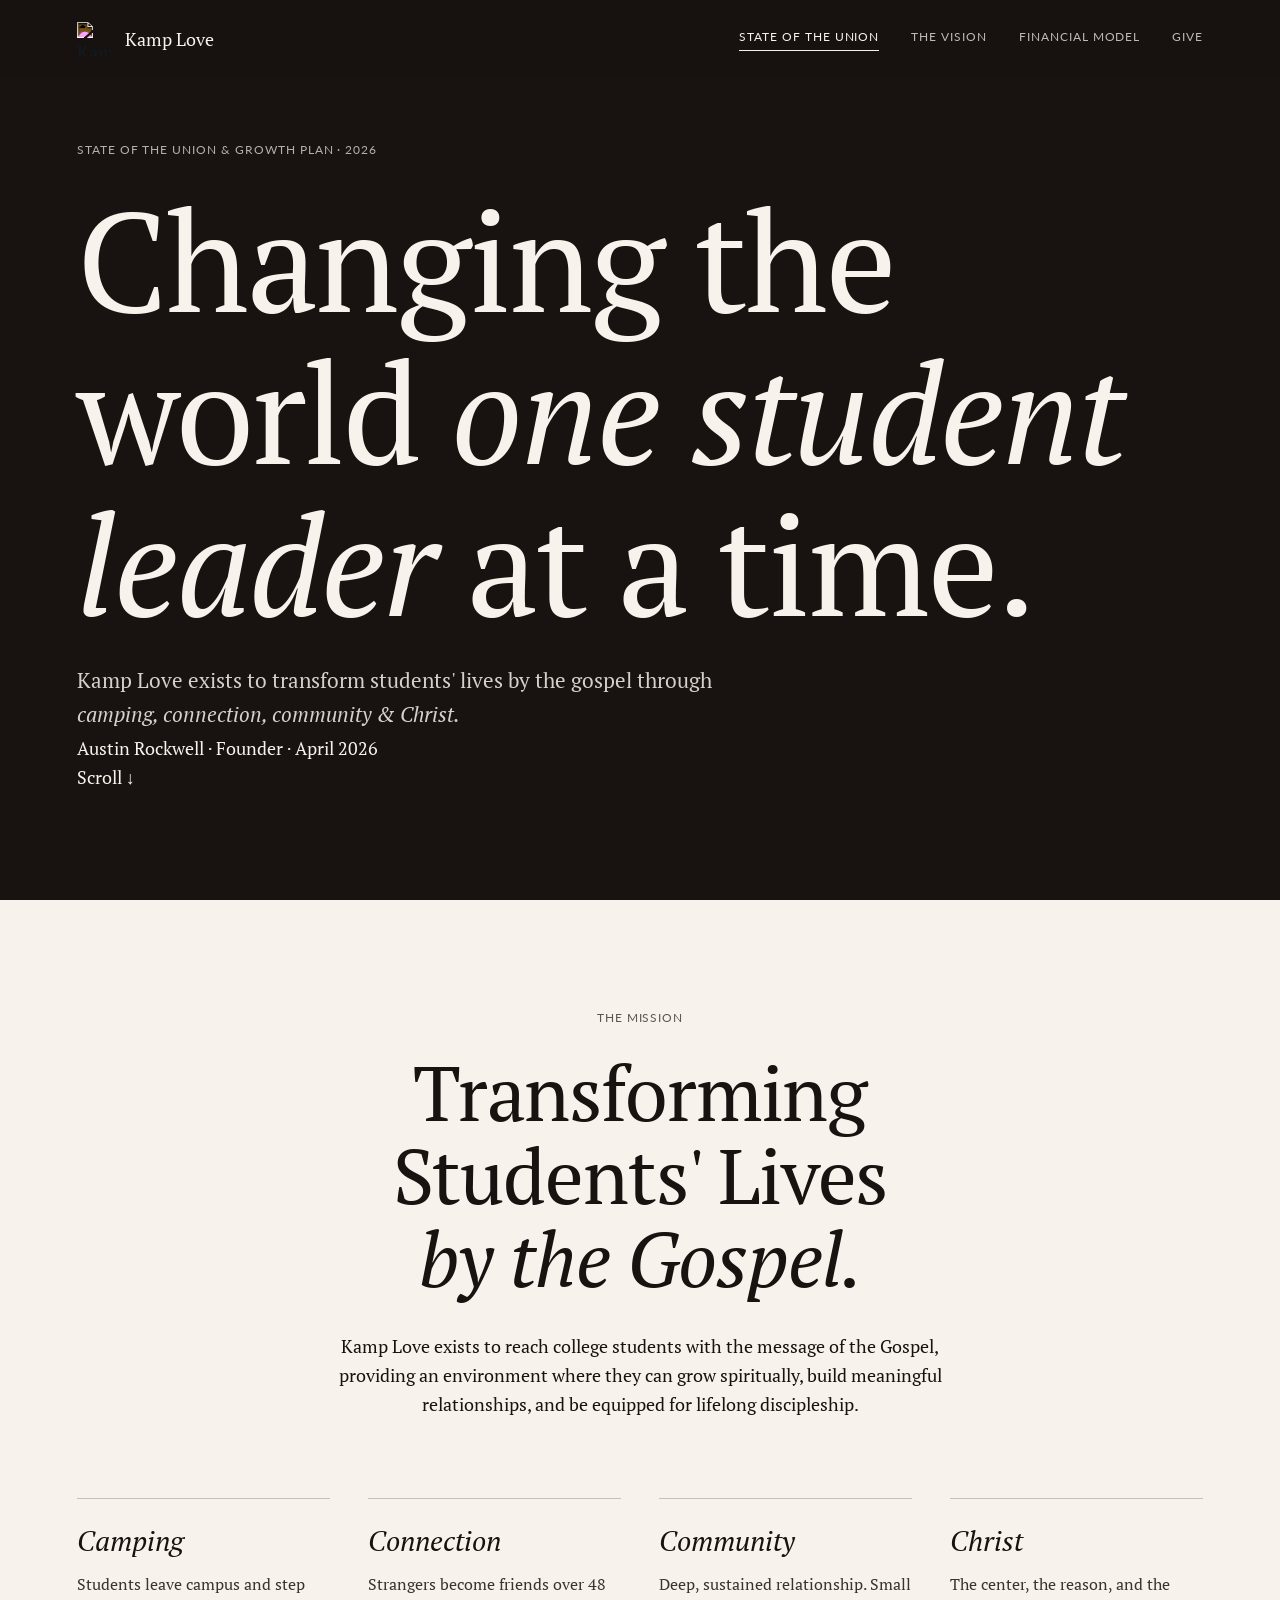
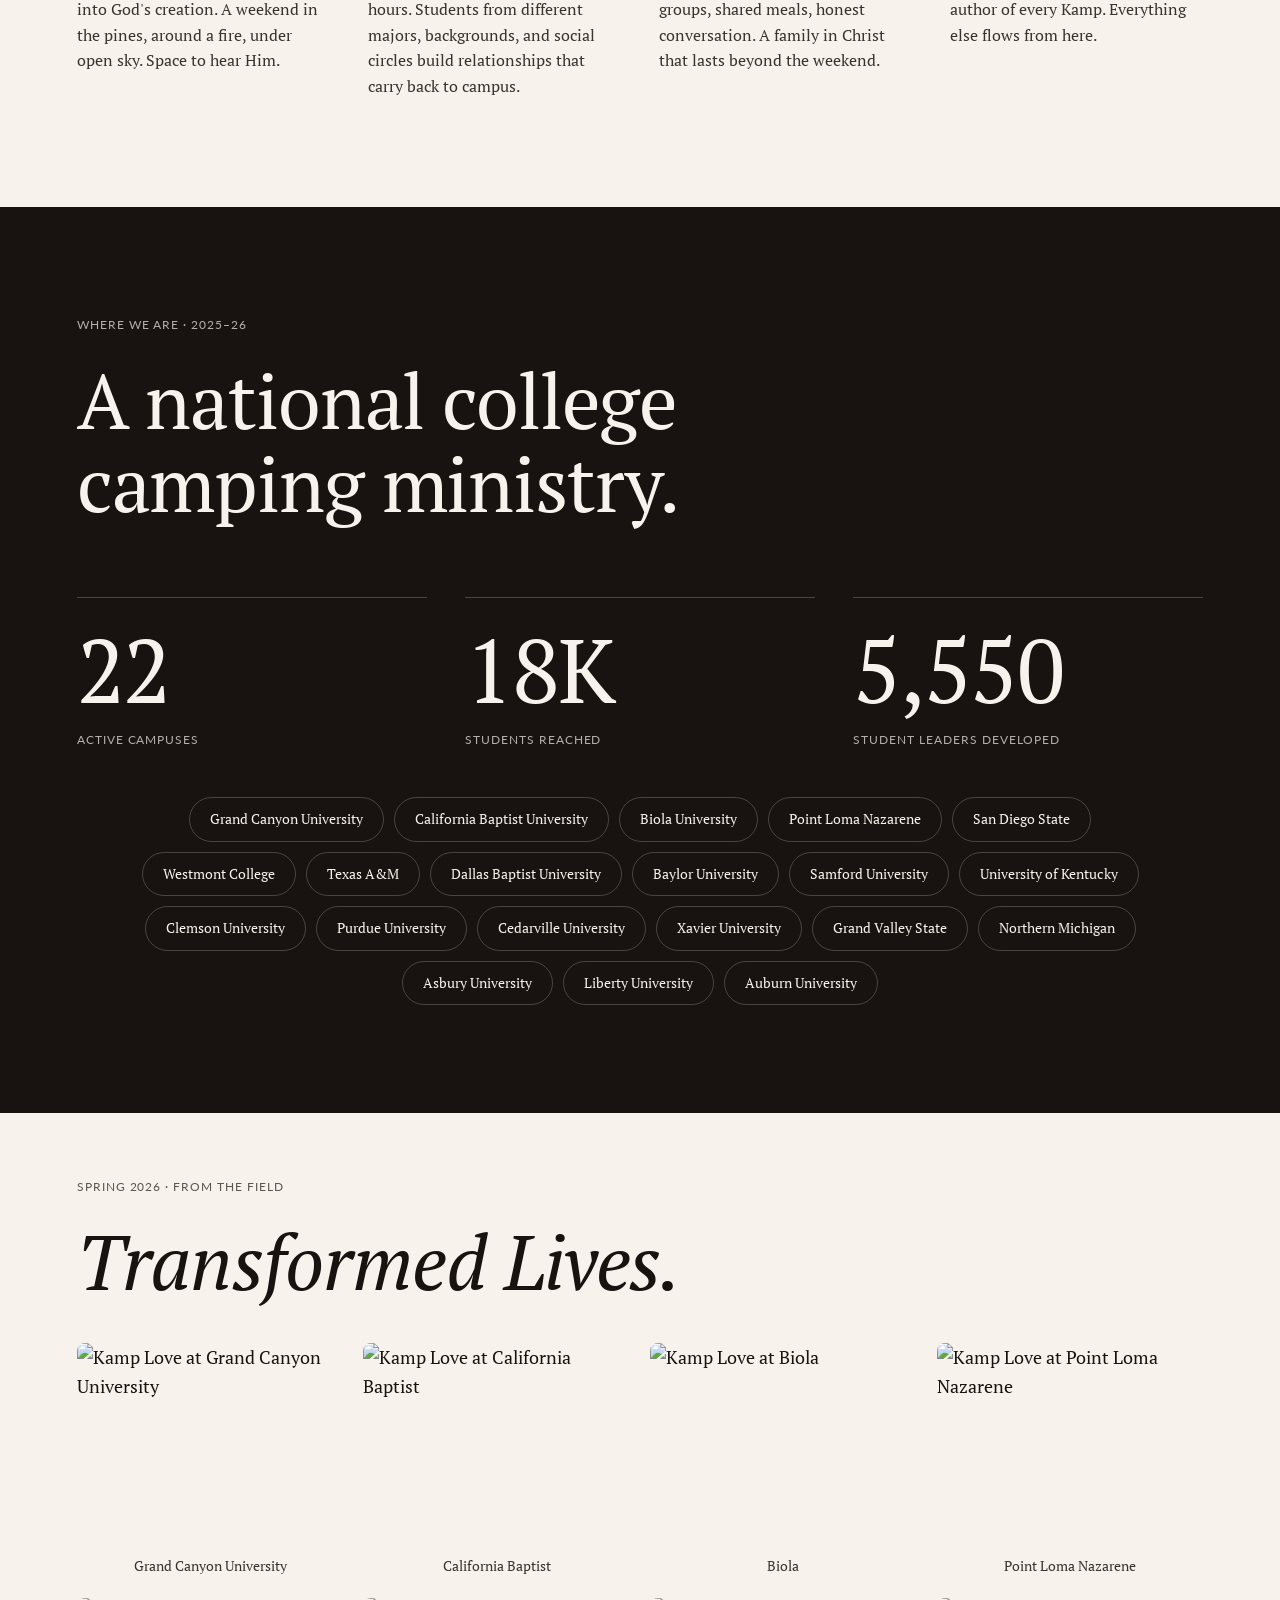
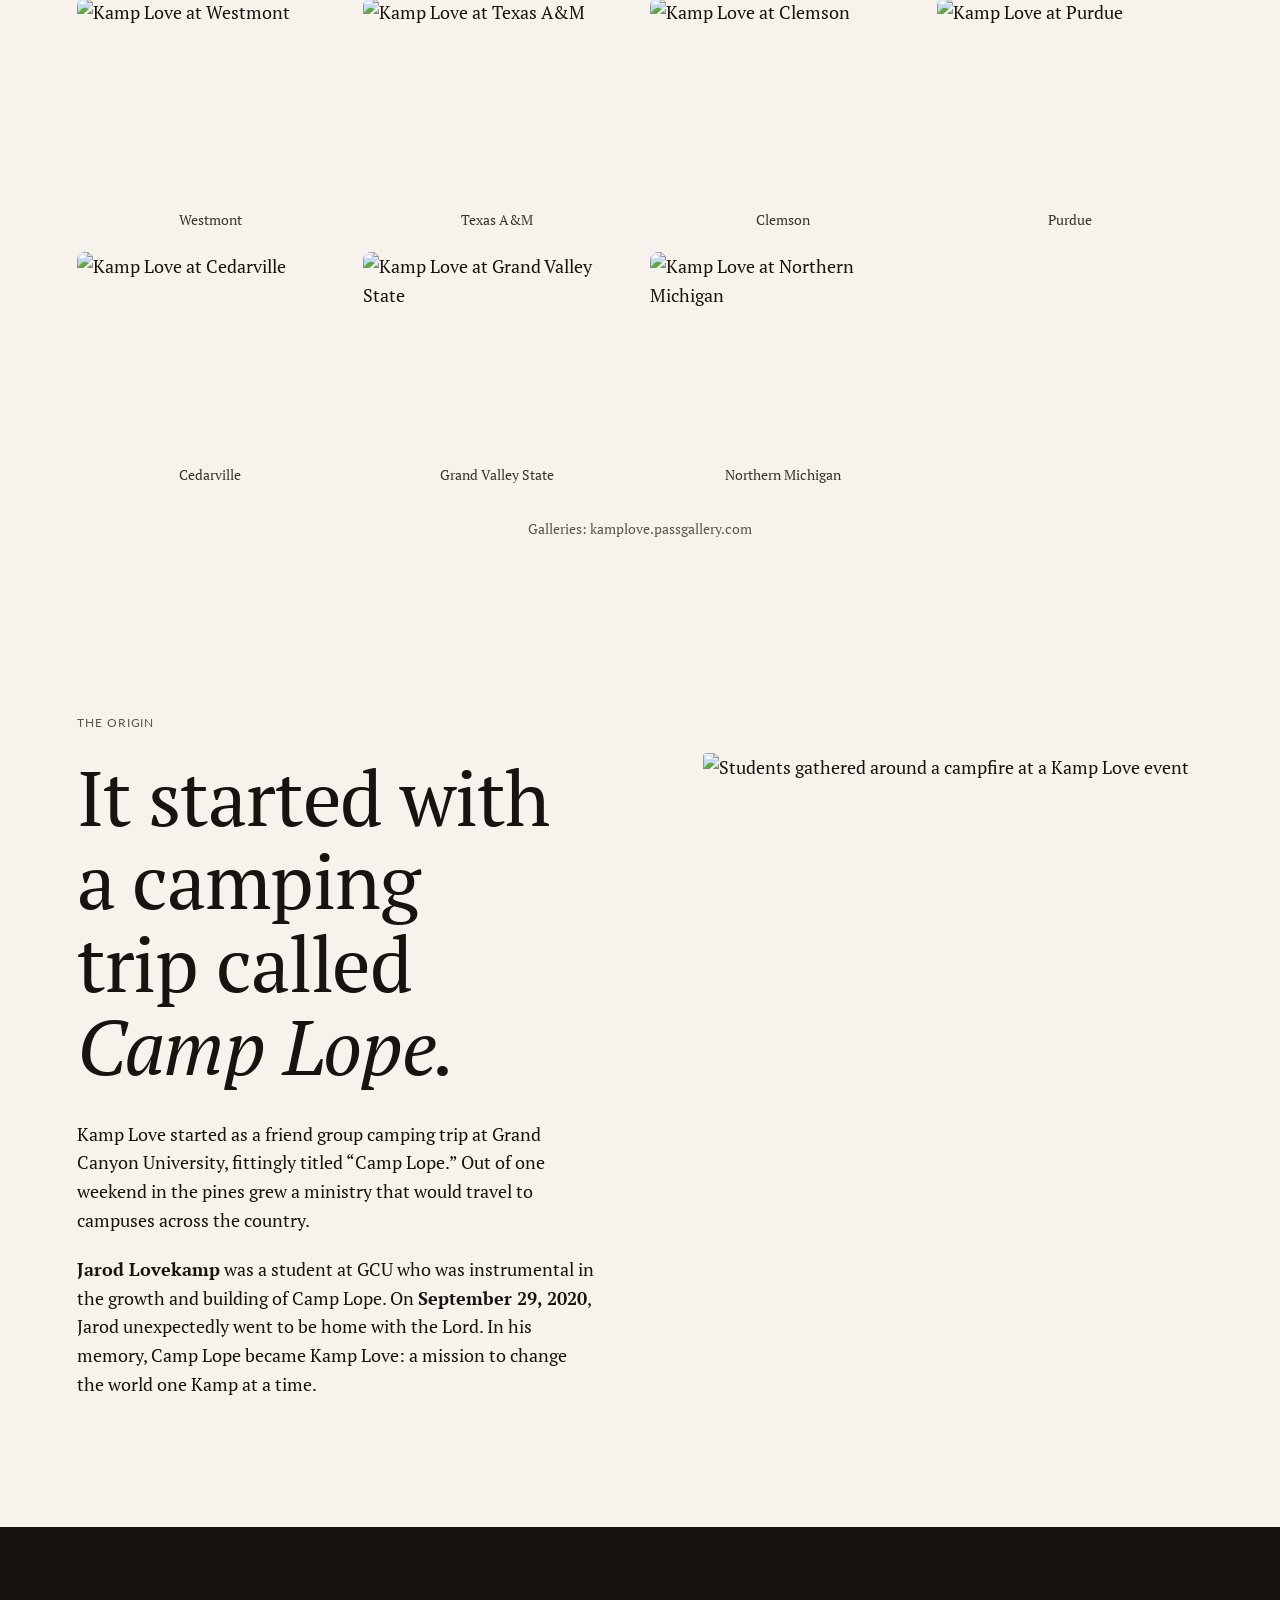
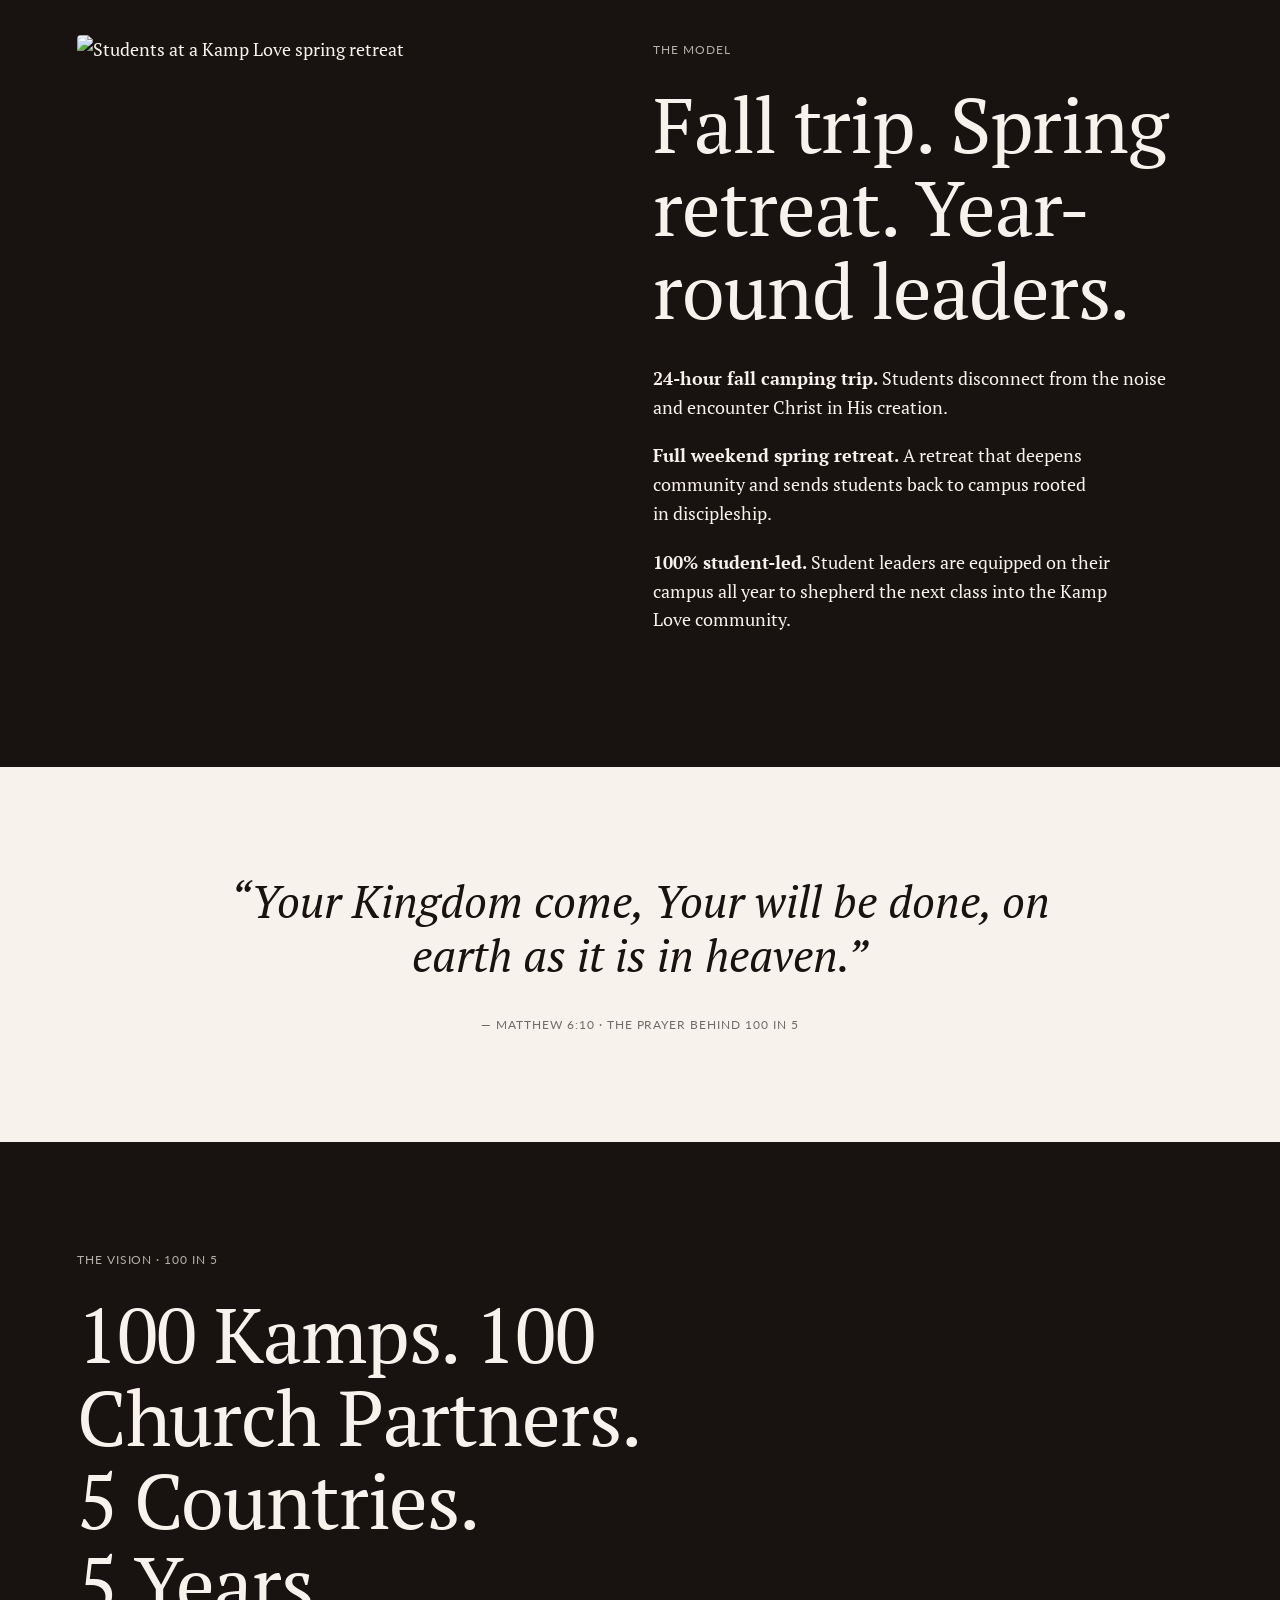
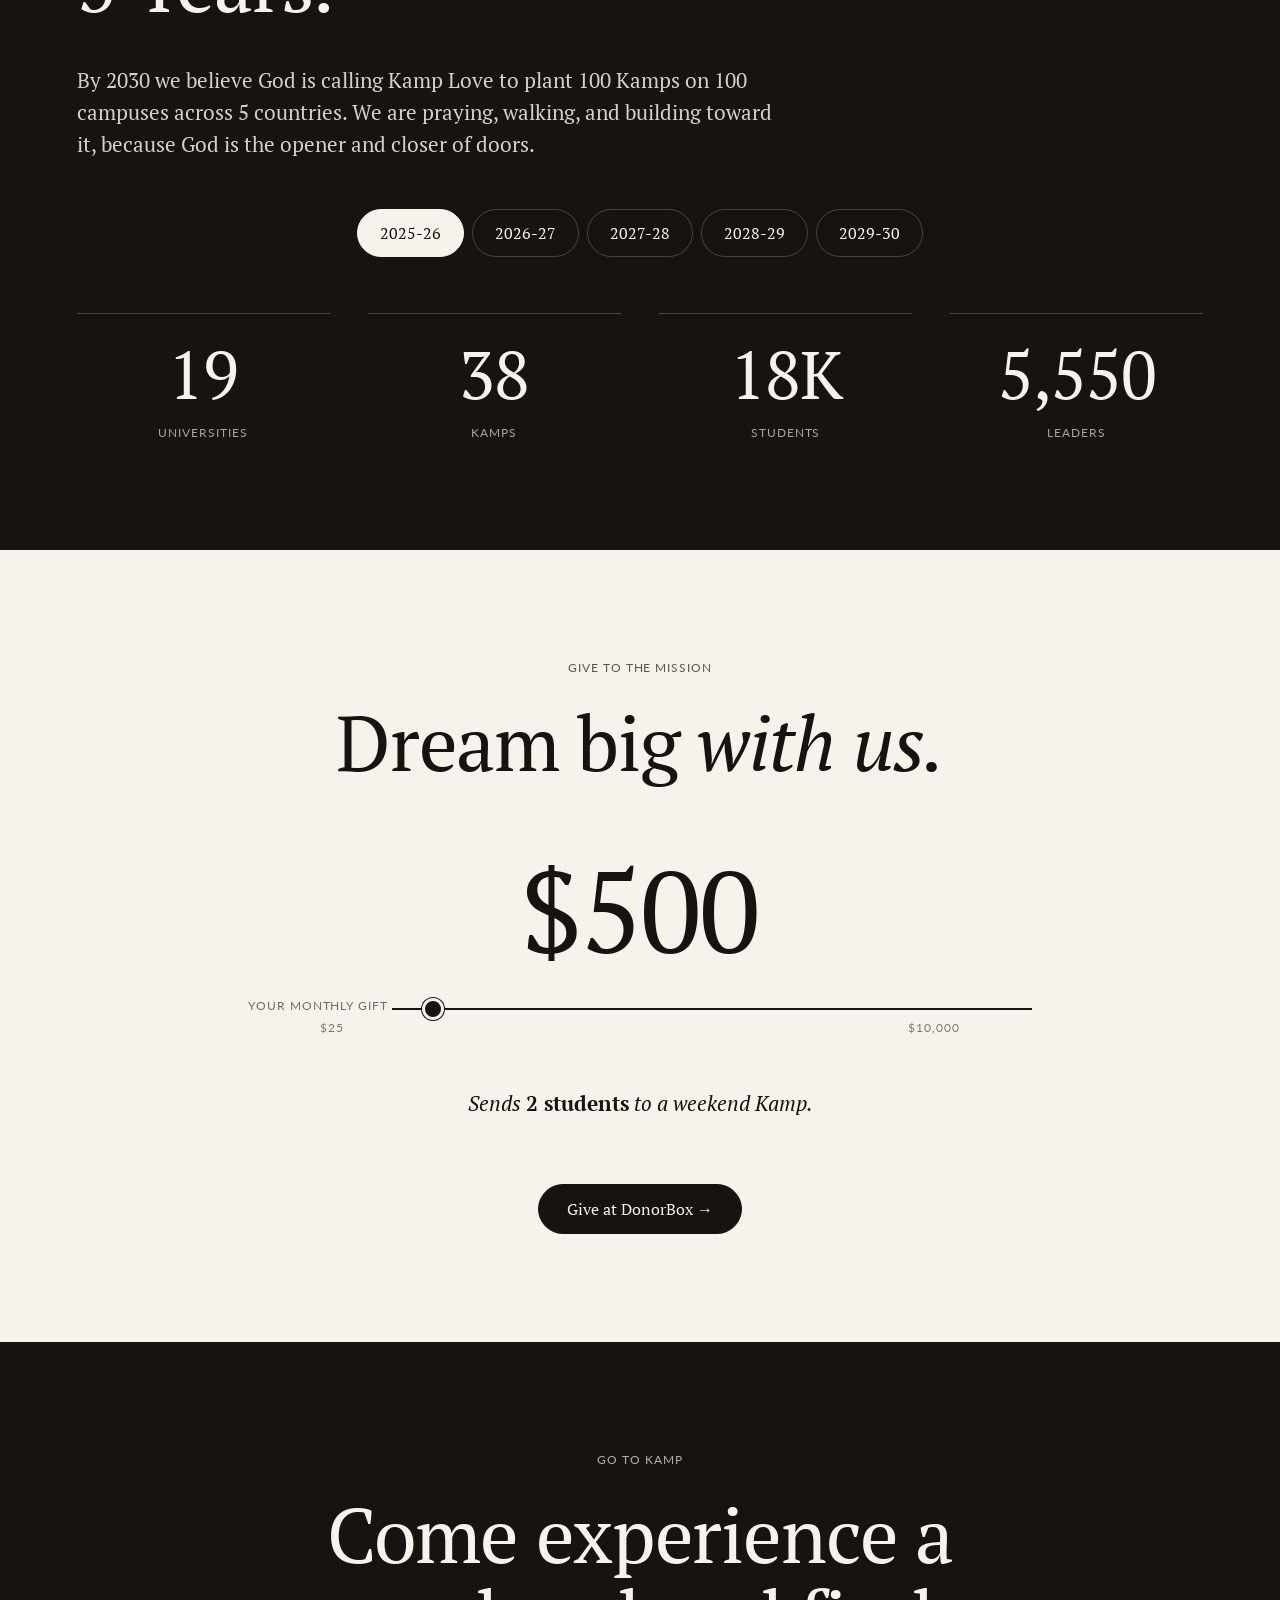
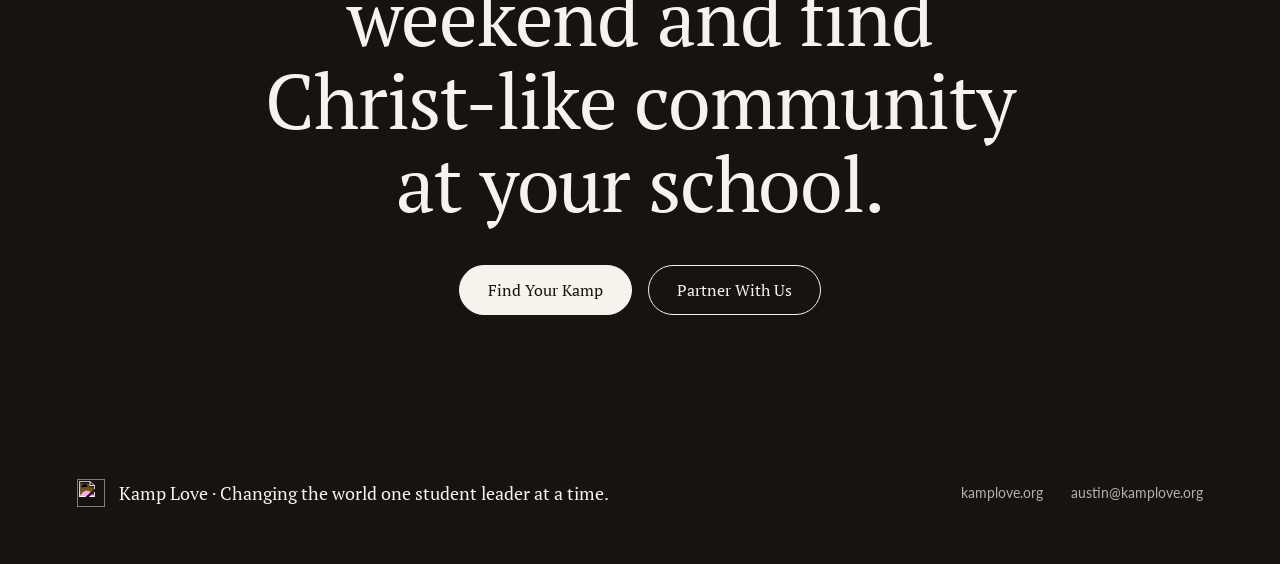
==== commit 30781d2e: "Copy rework: remove AI patterns, strengthen fundraising voice Applied writing-style and writing-styl" ====
--- a/index.html
+++ b/index.html
@@ -57,19 +57,19 @@
   <div class="four-c">
     <div class="c">
       <h3>Camping</h3>
-      <p>In Camping, we find communion with God by adventuring out into His creation to seek refuge and retreat in Him.</p>
+      <p>Students leave campus and step into God's creation. A weekend in the pines, around a fire, under open sky. Space to hear Him.</p>
     </div>
     <div class="c">
       <h3>Connection</h3>
-      <p>In Connection, we look outside of ourselves to one another, bridging relationships that would have otherwise gone un-made.</p>
+      <p>Strangers become friends over 48 hours. Students from different majors, backgrounds, and social circles build relationships that carry back to campus.</p>
     </div>
     <div class="c">
       <h3>Community</h3>
-      <p>In Community, we give of ourselves to one another in deep and meaningful relationship, building on earth as it is in heaven as a family in Christ.</p>
+      <p>Deep, sustained relationship. Small groups, shared meals, honest conversation. A family in Christ that lasts beyond the weekend.</p>
     </div>
     <div class="c">
       <h3>Christ</h3>
-      <p>In Christ, we have everything we could ever need &mdash; the center, the reason, and the author of every Kamp.</p>
+      <p>The center, the reason, and the author of every Kamp. Everything else flows from here.</p>
     </div>
   </div>
 </section>
@@ -137,7 +137,7 @@
         Kamp Love started as a friend group camping trip at Grand Canyon University, fittingly titled &ldquo;Camp Lope.&rdquo; Out of one weekend in the pines grew a ministry that would travel to campuses across the country.
       </p>
       <p>
-        <strong>Jarod Lovekamp</strong> was a student at GCU who was instrumental in the growth and building of Camp Lope. On <strong>September 29, 2020</strong>, Jarod unexpectedly went to be home with the Lord. In his memory, Camp Lope became Kamp Love &mdash; a mission to change the world one Kamp at a time.
+        <strong>Jarod Lovekamp</strong> was a student at GCU who was instrumental in the growth and building of Camp Lope. On <strong>September 29, 2020</strong>, Jarod unexpectedly went to be home with the Lord. In his memory, Camp Lope became Kamp Love: a mission to change the world one Kamp at a time.
       </p>
     </div>
     <div class="media">
@@ -152,9 +152,9 @@
     <div class="copy">
       <div class="eyebrow">The Model</div>
       <h2>Fall trip. Spring retreat. Year-round&nbsp;leaders.</h2>
-      <p><strong>24 hour fall camping trip</strong> &mdash; Students disconnect from the noise and encounter Christ in His creation.</p>
-      <p><strong>Full weekend spring retreat</strong> &mdash; A retreat that deepens community and sends students back to campus rooted in discipleship.</p>
-      <p><strong>100% student lead</strong> &mdash; Student leaders are equipped on their campus all year to shepherd the next class of students into the Kamp Love community.</p>
+      <p><strong>24-hour fall camping trip.</strong> Students disconnect from the noise and encounter Christ in His creation.</p>
+      <p><strong>Full weekend spring retreat.</strong> A retreat that deepens community and sends students back to campus rooted in discipleship.</p>
+      <p><strong>100% student-led.</strong> Student leaders are equipped on their campus all year to shepherd the next class into the Kamp Love community.</p>
     </div>
     <div class="media">
       <img src="https://cdn.prod.website-files.com/66d770a34f7bb47b876dfcc5/688d55066a17214fbee280a4_IMG_4727_websize.jpg" alt="Students at a Kamp Love spring retreat" loading="lazy">
@@ -175,7 +175,7 @@
   <div class="eyebrow">The Vision &middot; 100 in 5</div>
   <h2 style="max-width:14ch">100 Kamps. 100 Church Partners. 5 Countries. 5 Years.</h2>
   <p class="lede mt-md" style="opacity:.85">
-    By 2030 we believe God is calling Kamp Love to plant 100 Kamps on 100 campuses across 5 countries. We are praying, walking, and building toward it &mdash; because God is the opener and closer of doors.
+    By 2030 we believe God is calling Kamp Love to plant 100 Kamps on 100 campuses across 5 countries. We are praying, walking, and building toward it, because God is the opener and closer of doors.
   </p>
 
   <div class="trajectory mt-xl">
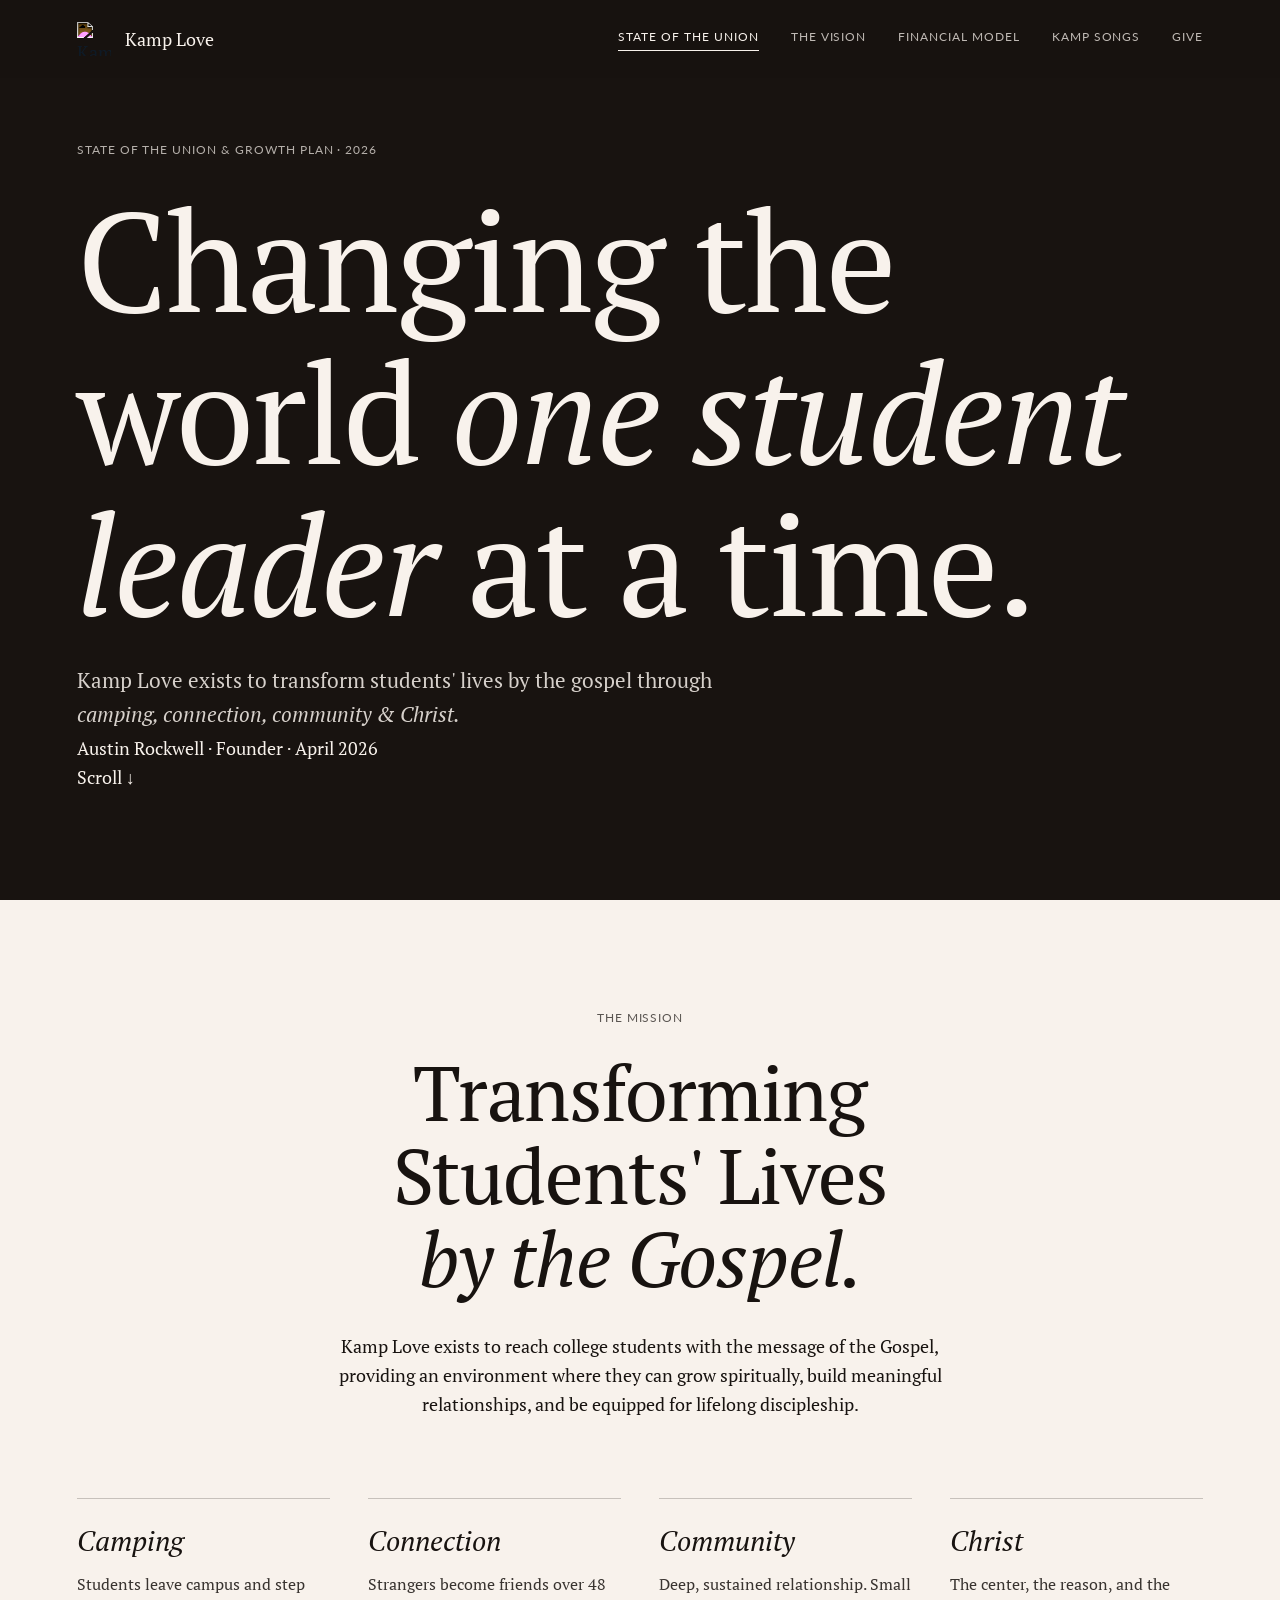
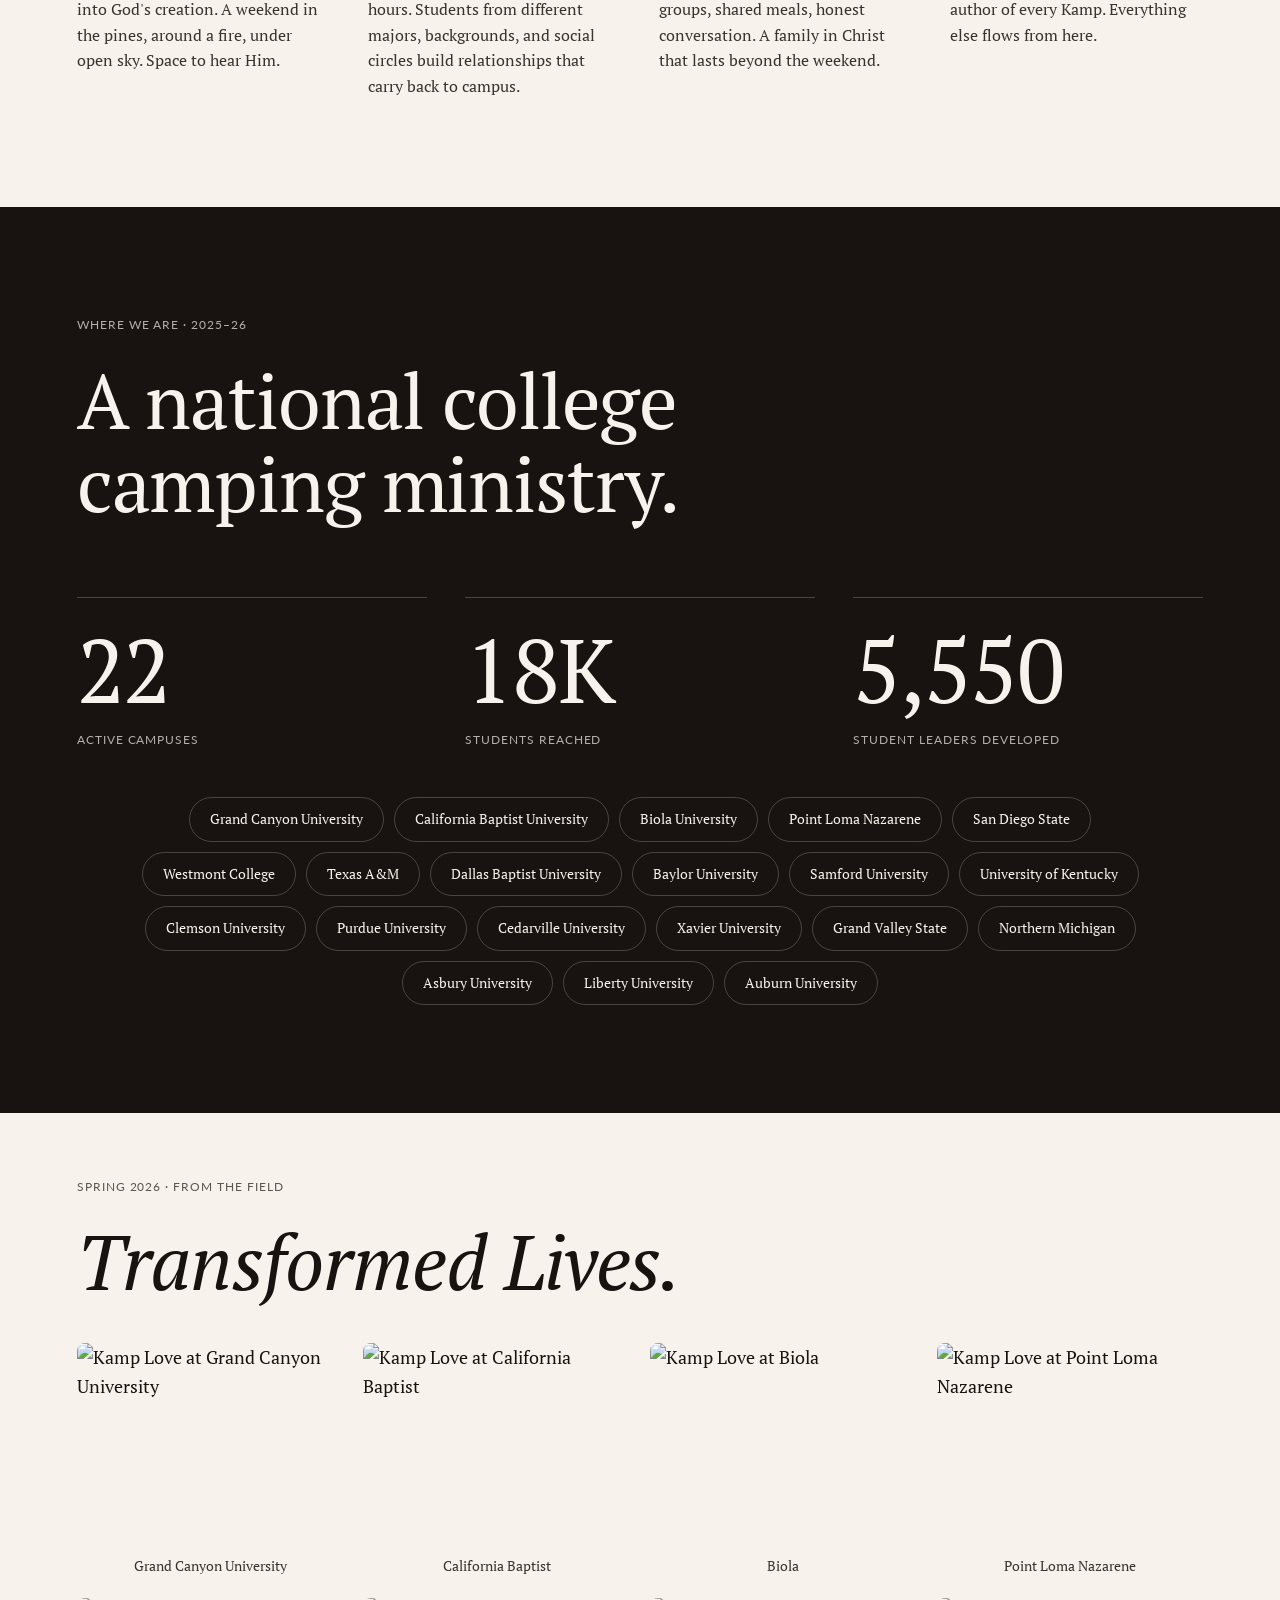
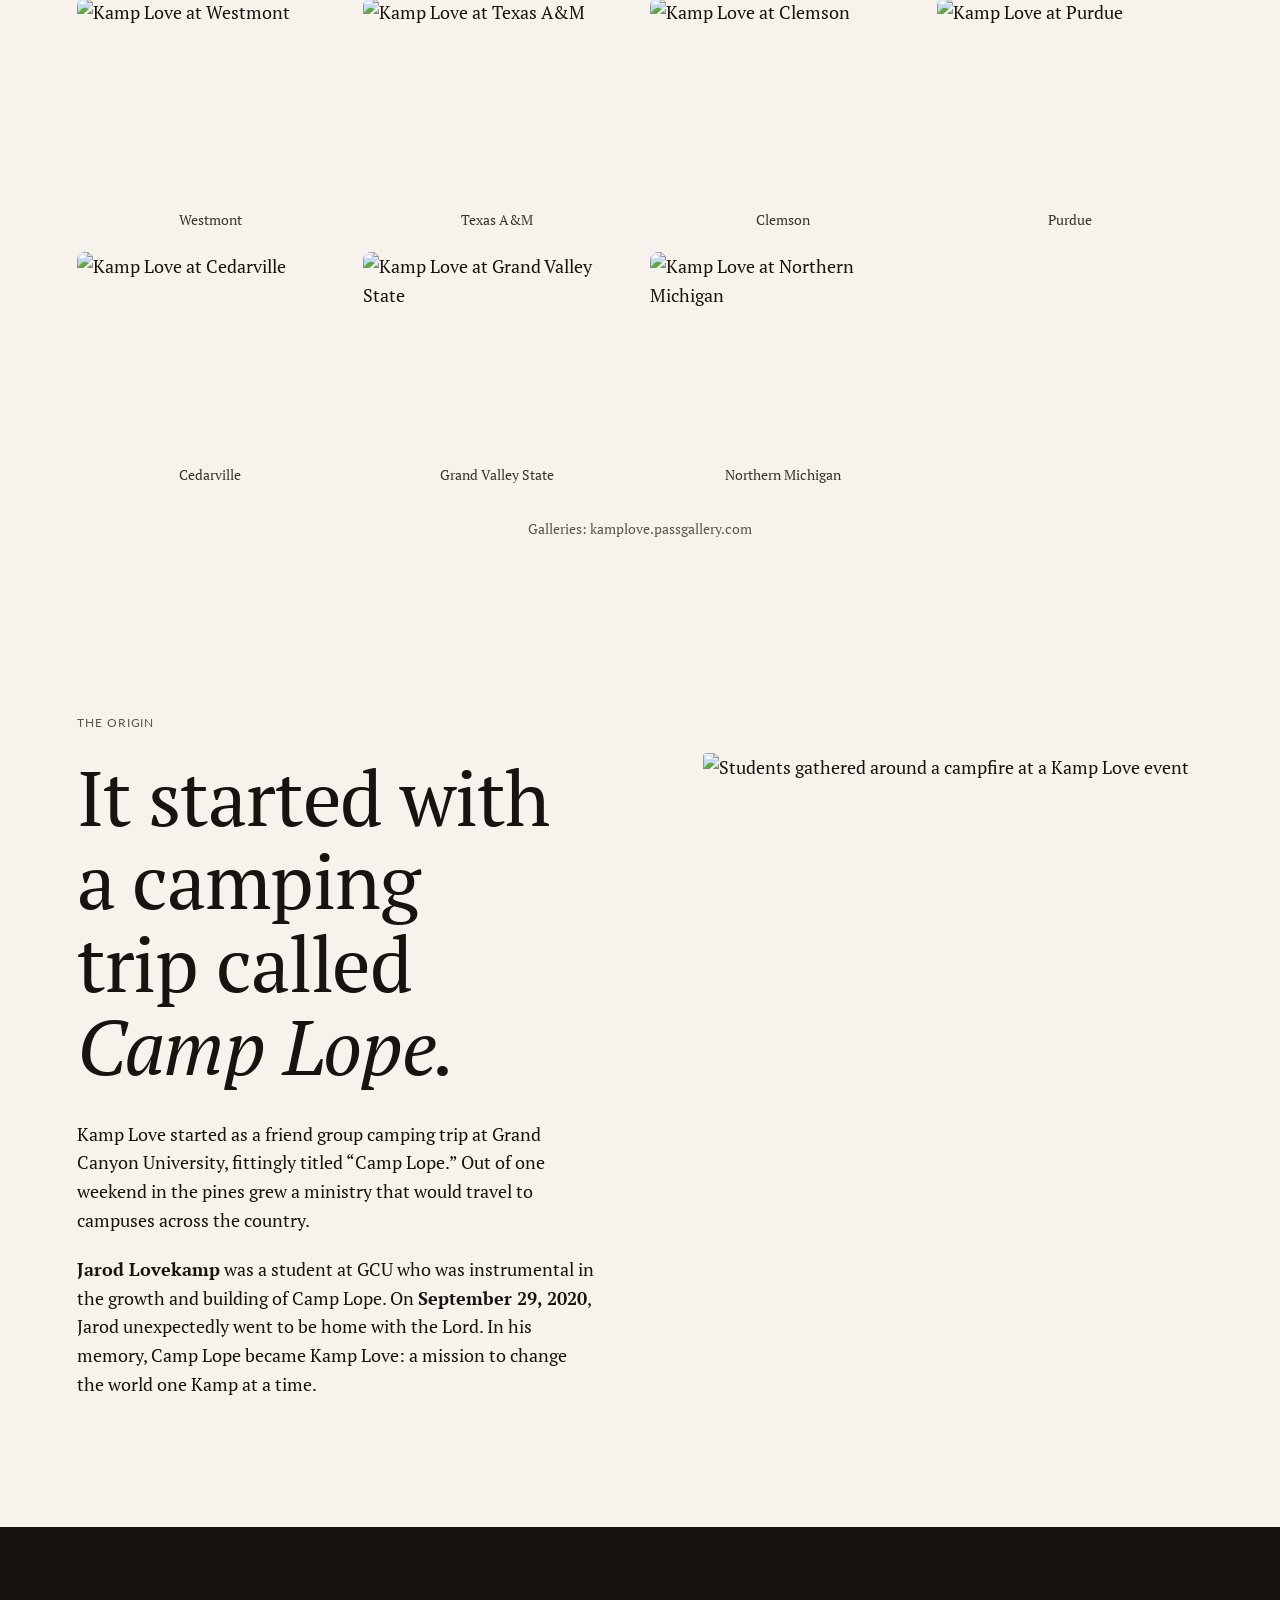
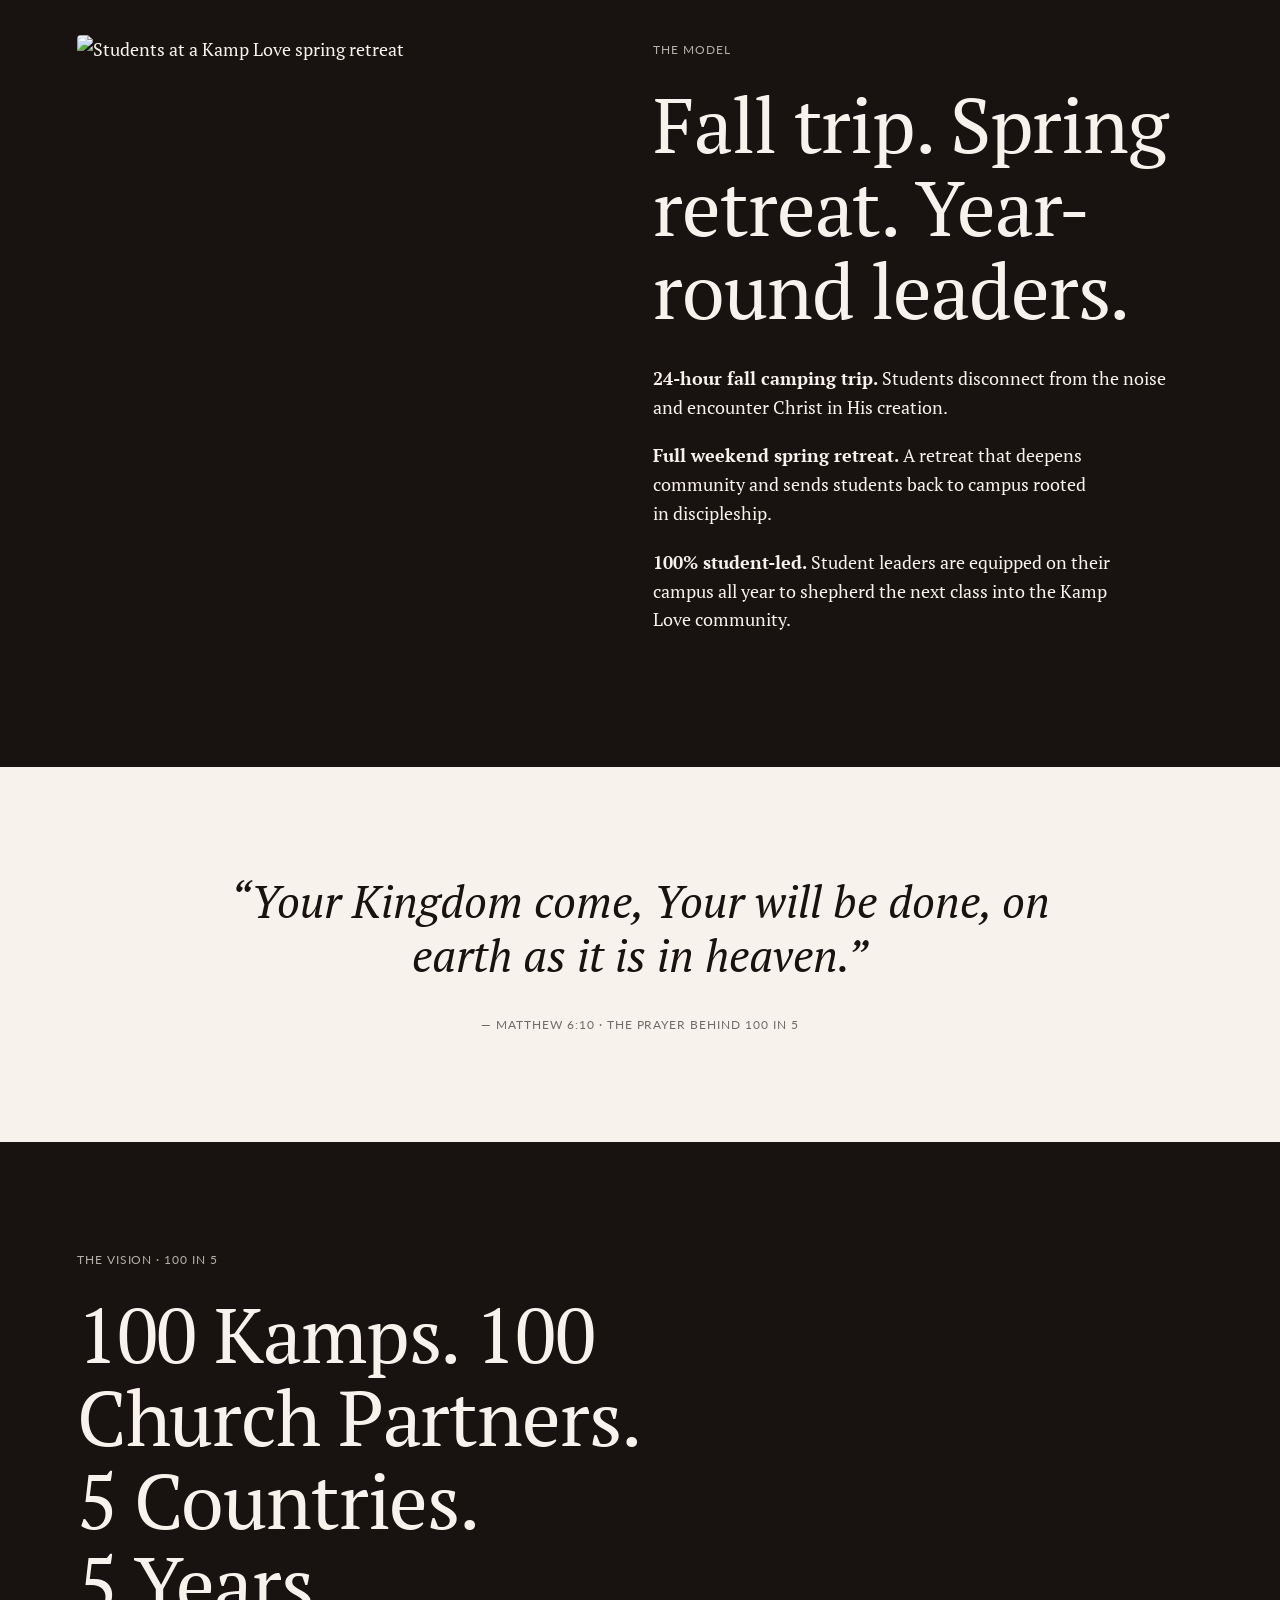
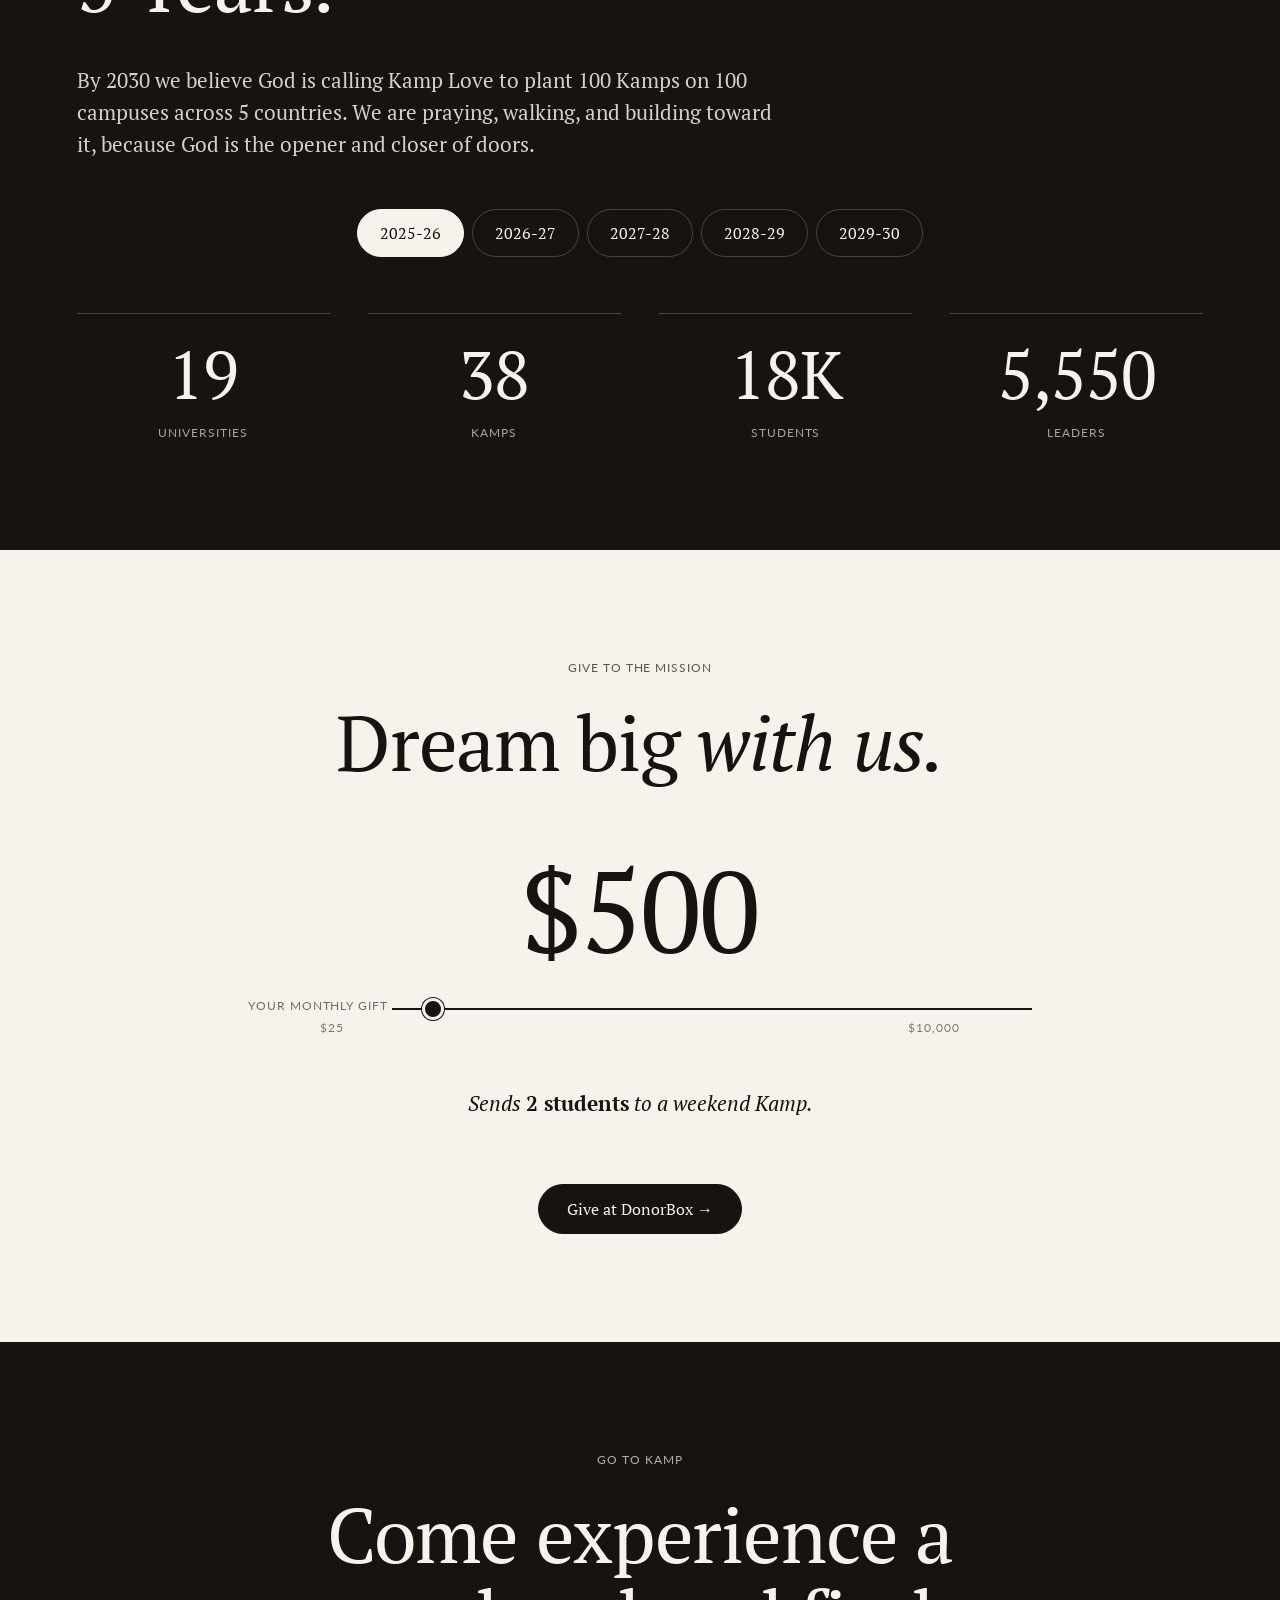
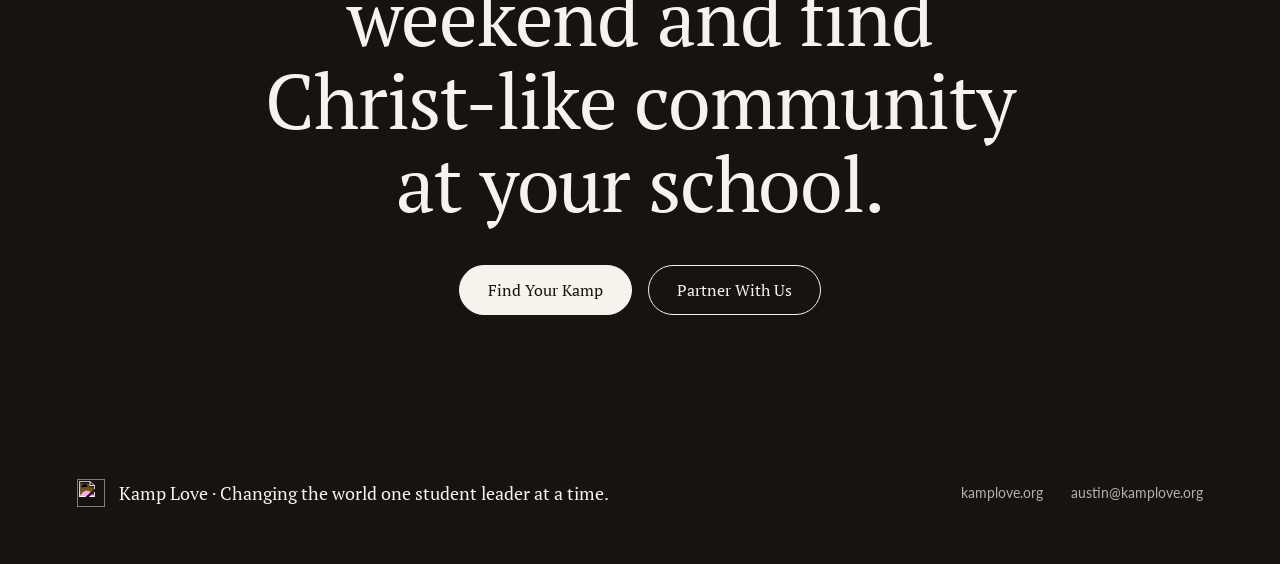
==== commit 0ae13ae7: "Apply Noah's design/technical rework + copy edits Extract shared CSS to styles.css, add mobile hambu" ====
--- a/index.html
+++ b/index.html
@@ -25,6 +25,7 @@
     <a href="index.html" class="active">State of the Union</a>
     <a href="vision.html">The Vision</a>
     <a href="financial-model.html">Financial Model</a>
+    <a href="kamp-songs.html">Kamp Songs</a>
     <a href="https://www.kamplove.org/give">Give</a>
   </div>
 </nav>
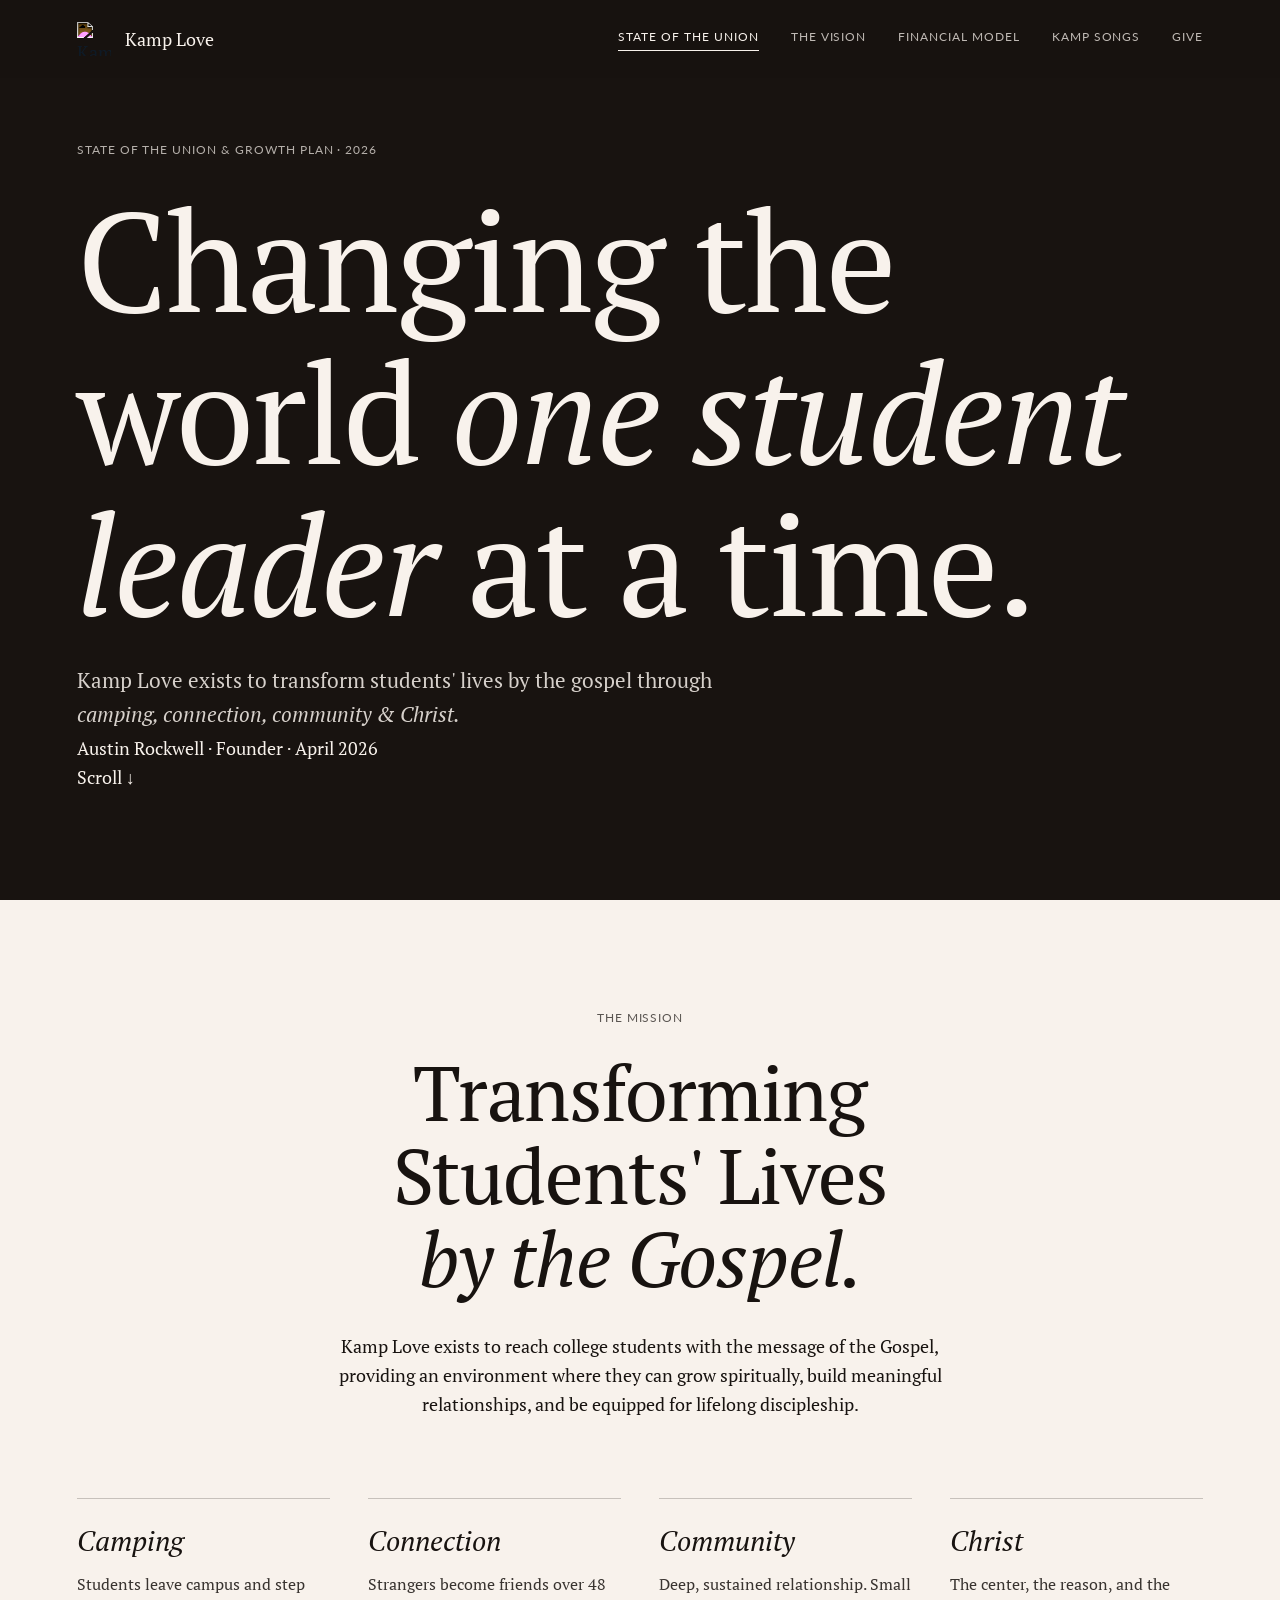
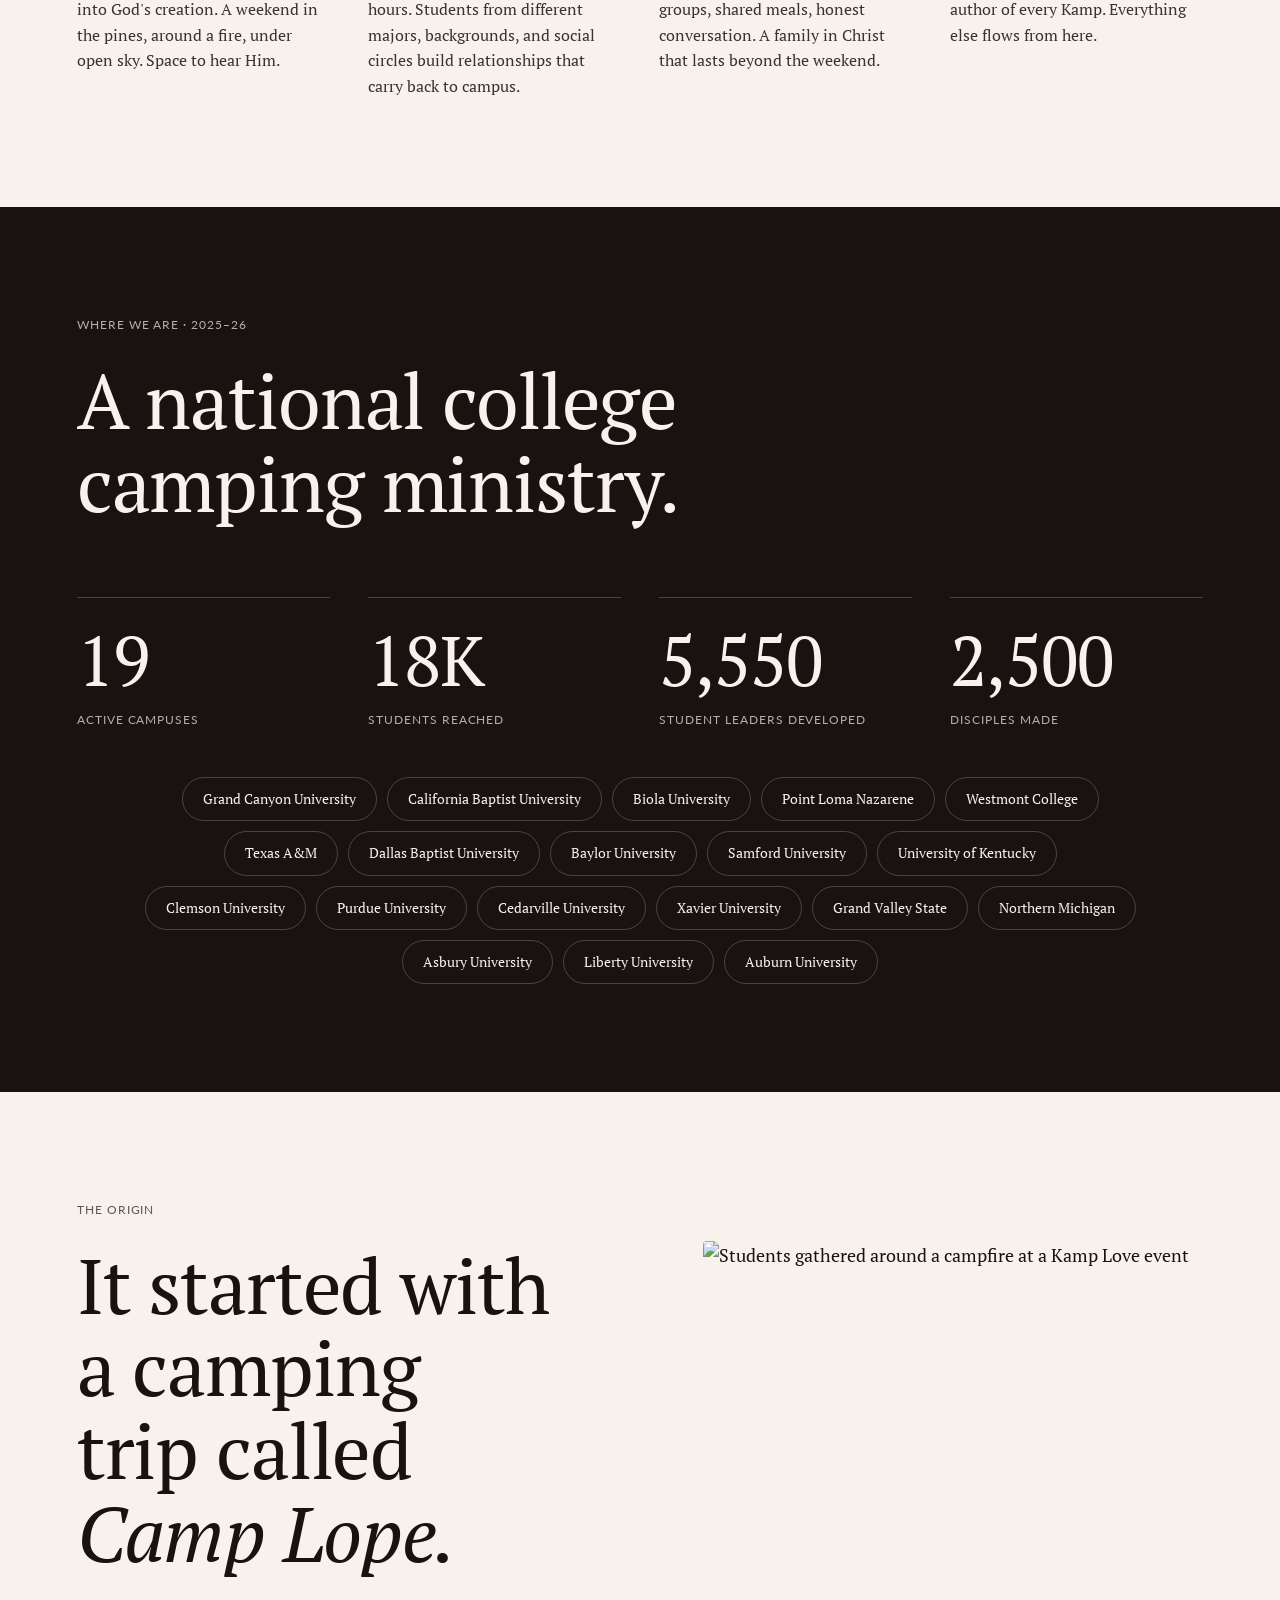
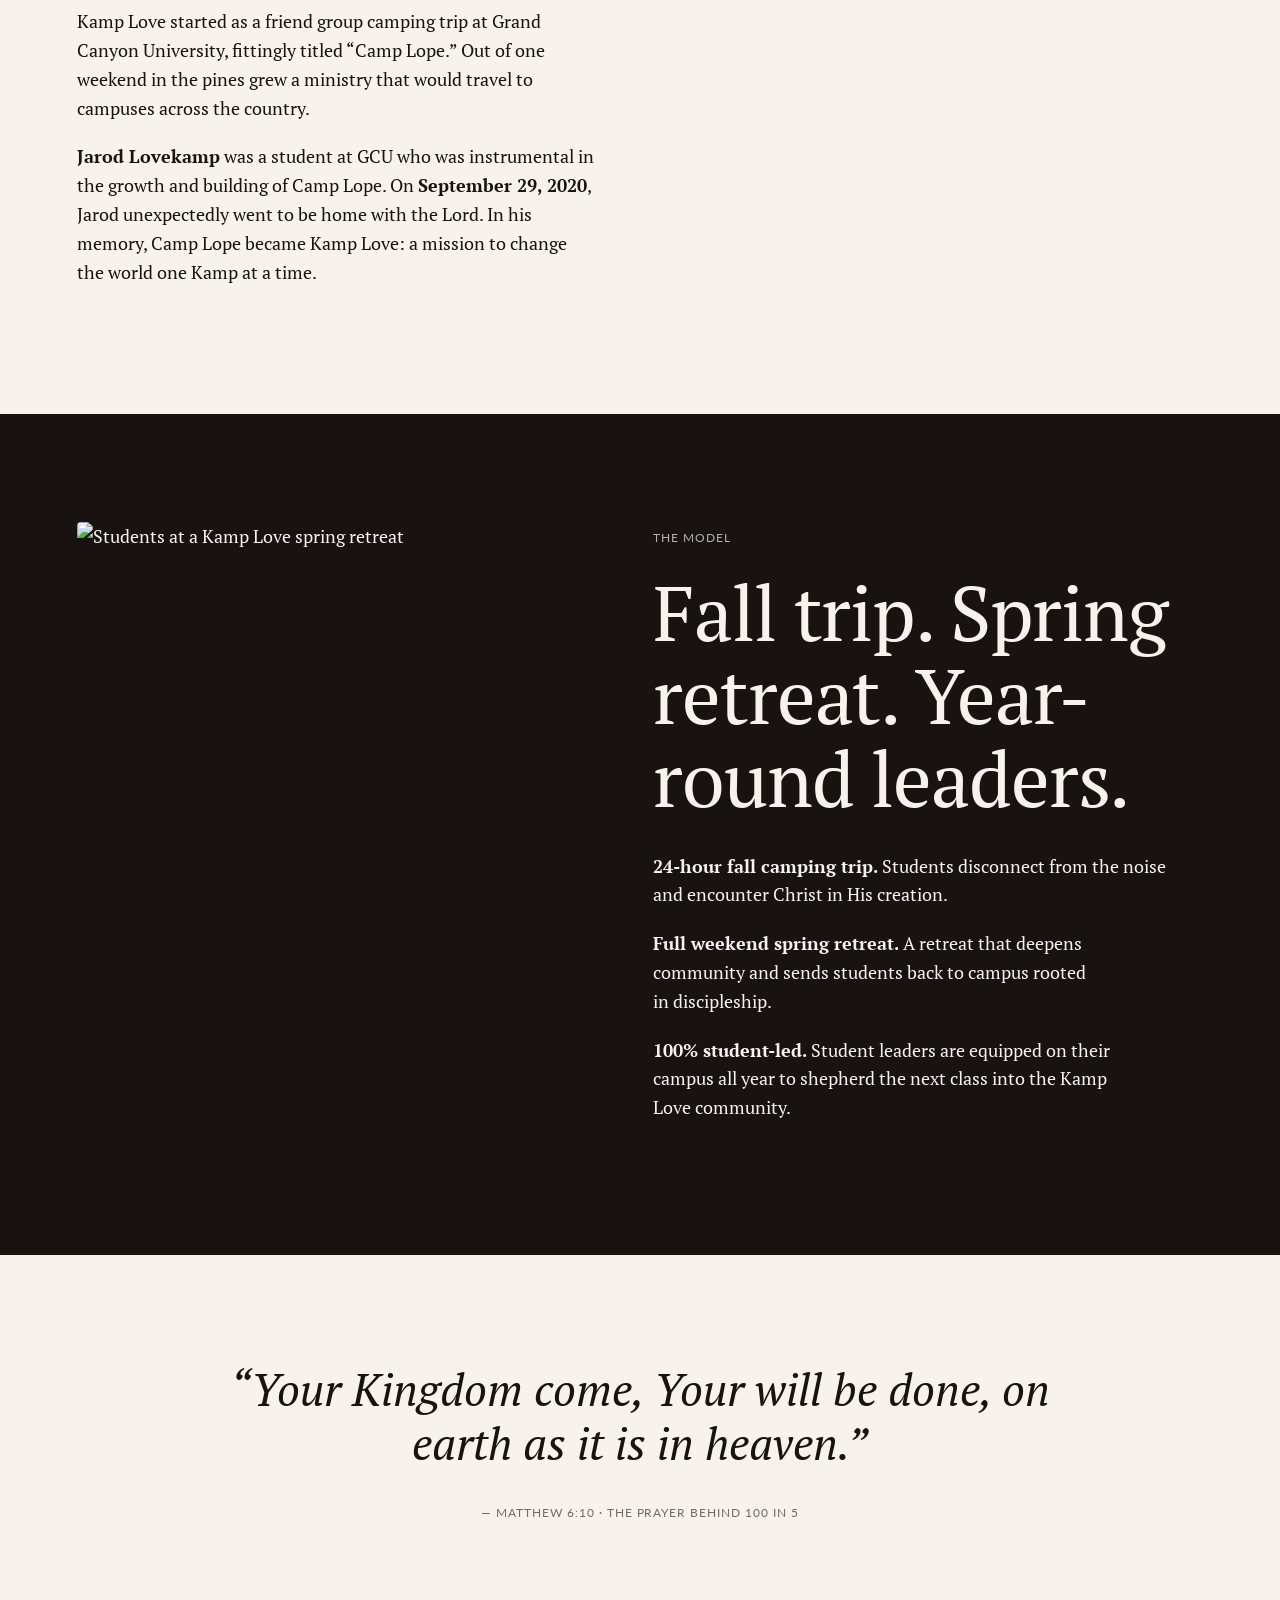
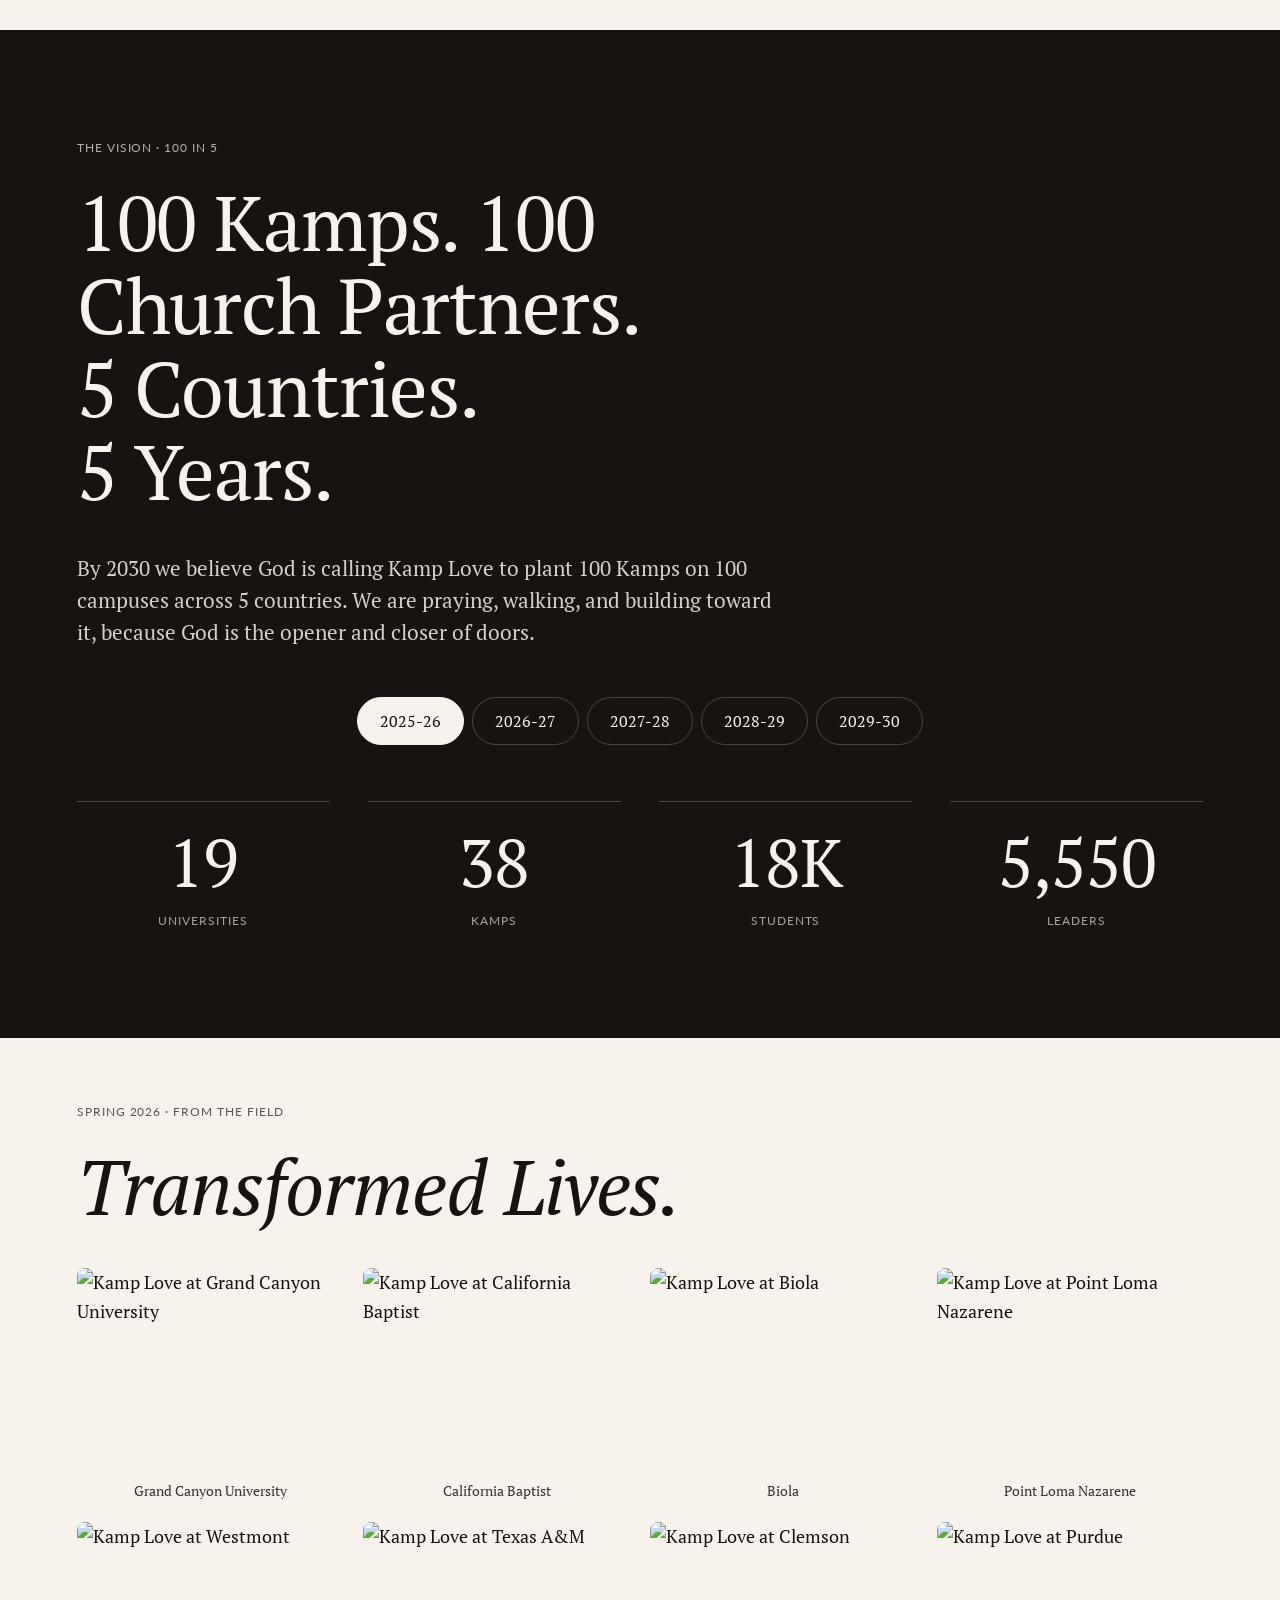
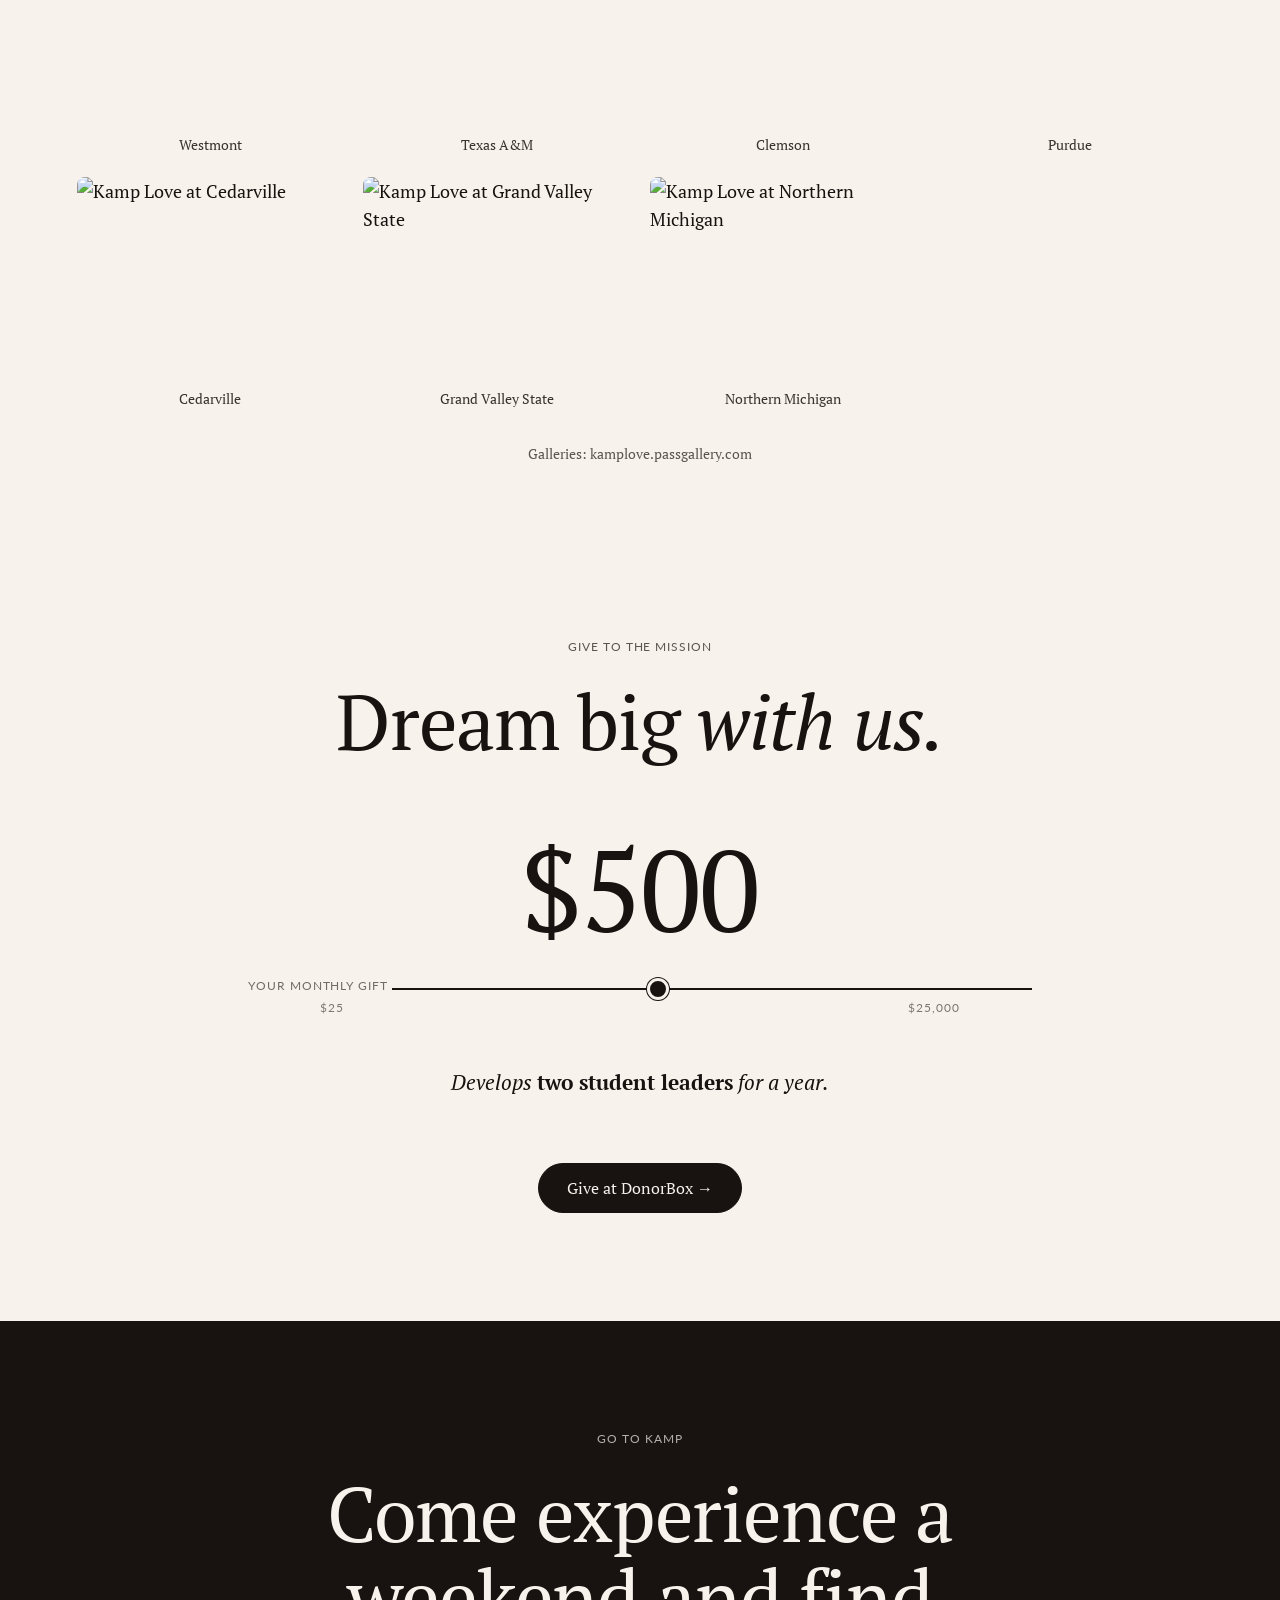
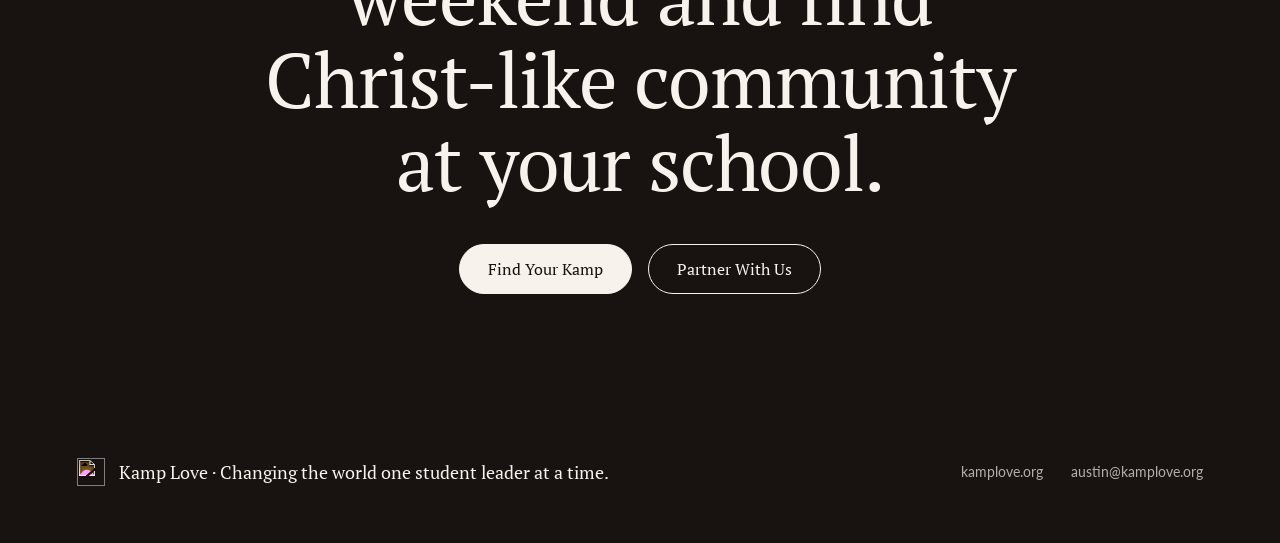
==== commit 2b7a65e4: "Campus count reconciliation, 18-tier log slider, disciples stat, gallery move - Active campuses 22 -" ====
--- a/index.html
+++ b/index.html
@@ -80,16 +80,17 @@
   <div class="eyebrow">Where We Are &middot; 2025&ndash;26</div>
   <h2 style="max-width:16ch">A national college camping ministry.</h2>
   <div class="idx-stats">
-    <div class="stat"><div class="n">22</div><div class="l">Active Campuses</div></div>
+    <div class="stat"><div class="n">19</div><div class="l">Active Campuses</div></div>
     <div class="stat"><div class="n">18K</div><div class="l">Students Reached</div></div>
     <div class="stat"><div class="n">5,550</div><div class="l">Student Leaders Developed</div></div>
+    <!-- TODO: confirm disciples-made count with Austin before next push -->
+    <div class="stat"><div class="n">2,500</div><div class="l">Disciples Made</div></div>
   </div>
   <ul class="loc-chips">
     <li>Grand Canyon University</li>
     <li>California Baptist University</li>
     <li>Biola University</li>
     <li>Point Loma Nazarene</li>
-    <li>San Diego State</li>
     <li>Westmont College</li>
     <li>Texas A&amp;M</li>
     <li>Dallas Baptist University</li>
@@ -108,6 +109,63 @@
   </ul>
 </section>
 
+<!-- HISTORY / CAMP LOPE -->
+<section id="history" class="cream">
+  <div class="split">
+    <div class="copy">
+      <div class="eyebrow">The Origin</div>
+      <h2>It started with a camping trip called <em>Camp&nbsp;Lope.</em></h2>
+      <p>
+        Kamp Love started as a friend group camping trip at Grand Canyon University, fittingly titled &ldquo;Camp Lope.&rdquo; Out of one weekend in the pines grew a ministry that would travel to campuses across the country.
+      </p>
+      <p>
+        <strong>Jarod Lovekamp</strong> was a student at GCU who was instrumental in the growth and building of Camp Lope. On <strong>September 29, 2020</strong>, Jarod unexpectedly went to be home with the Lord. In his memory, Camp Lope became Kamp Love: a mission to change the world one Kamp at a time.
+      </p>
+    </div>
+    <div class="media">
+      <img src="https://cdn.prod.website-files.com/66d770a34f7bb47b876dfcc5/688a836aafe35f0cc5e7c6ac__DSC6552_websize.jpg" alt="Students gathered around a campfire at a Kamp Love event" loading="lazy">
+    </div>
+  </div>
+</section>
+
+<!-- MODEL -->
+<section class="dark">
+  <div class="split reverse">
+    <div class="copy">
+      <div class="eyebrow">The Model</div>
+      <h2>Fall trip. Spring retreat. Year-round&nbsp;leaders.</h2>
+      <p><strong>24-hour fall camping trip.</strong> Students disconnect from the noise and encounter Christ in His creation.</p>
+      <p><strong>Full weekend spring retreat.</strong> A retreat that deepens community and sends students back to campus rooted in discipleship.</p>
+      <p><strong>100% student-led.</strong> Student leaders are equipped on their campus all year to shepherd the next class into the Kamp Love community.</p>
+    </div>
+    <div class="media">
+      <img src="https://cdn.prod.website-files.com/66d770a34f7bb47b876dfcc5/688d55066a17214fbee280a4_IMG_4727_websize.jpg" alt="Students at a Kamp Love spring retreat" loading="lazy">
+    </div>
+  </div>
+</section>
+
+<!-- SCRIPTURE -->
+<section class="cream">
+  <div class="quote">
+    <blockquote>&ldquo;Your Kingdom come, Your will be done, on earth as it&nbsp;is&nbsp;in&nbsp;heaven.&rdquo;</blockquote>
+    <div class="attrib">&mdash; Matthew 6:10 &middot; The prayer behind 100 in 5</div>
+  </div>
+</section>
+
+<!-- VISION / 100 IN 5 -->
+<section id="vision" class="dark">
+  <div class="eyebrow">The Vision &middot; 100 in 5</div>
+  <h2 style="max-width:14ch">100 Kamps. 100 Church Partners. 5 Countries. 5 Years.</h2>
+  <p class="lede mt-md" style="opacity:.85">
+    By 2030 we believe God is calling Kamp Love to plant 100 Kamps on 100 campuses across 5 countries. We are praying, walking, and building toward it, because God is the opener and closer of doors.
+  </p>
+
+  <div class="trajectory mt-xl">
+    <div class="year-nav" id="yearNav" role="tablist" aria-label="Year selector"></div>
+    <div class="year-data" id="yearData" role="tabpanel"></div>
+  </div>
+</section>
+
 <!-- PHOTO STRIP — TRANSFORMED LIVES -->
 <section class="cream" style="padding-top:4rem;padding-bottom:4rem">
   <div class="eyebrow">Spring 2026 &middot; From the Field</div>
@@ -128,63 +186,6 @@
   <p class="photo-grid-caption">Galleries: <a href="https://kamplove.passgallery.com/client">kamplove.passgallery.com</a></p>
 </section>
 
-<!-- HISTORY / CAMP LOPE -->
-<section id="history" class="cream">
-  <div class="split">
-    <div class="copy">
-      <div class="eyebrow">The Origin</div>
-      <h2>It started with a camping trip called <em>Camp&nbsp;Lope.</em></h2>
-      <p>
-        Kamp Love started as a friend group camping trip at Grand Canyon University, fittingly titled &ldquo;Camp Lope.&rdquo; Out of one weekend in the pines grew a ministry that would travel to campuses across the country.
-      </p>
-      <p>
-        <strong>Jarod Lovekamp</strong> was a student at GCU who was instrumental in the growth and building of Camp Lope. On <strong>September 29, 2020</strong>, Jarod unexpectedly went to be home with the Lord. In his memory, Camp Lope became Kamp Love: a mission to change the world one Kamp at a time.
-      </p>
-    </div>
-    <div class="media">
-      <img src="https://cdn.prod.website-files.com/66d770a34f7bb47b876dfcc5/688a836aafe35f0cc5e7c6ac__DSC6552_websize.jpg" alt="Students gathered around a campfire at a Kamp Love event" loading="lazy">
-    </div>
-  </div>
-</section>
-
-<!-- MODEL -->
-<section class="dark">
-  <div class="split reverse">
-    <div class="copy">
-      <div class="eyebrow">The Model</div>
-      <h2>Fall trip. Spring retreat. Year-round&nbsp;leaders.</h2>
-      <p><strong>24-hour fall camping trip.</strong> Students disconnect from the noise and encounter Christ in His creation.</p>
-      <p><strong>Full weekend spring retreat.</strong> A retreat that deepens community and sends students back to campus rooted in discipleship.</p>
-      <p><strong>100% student-led.</strong> Student leaders are equipped on their campus all year to shepherd the next class into the Kamp Love community.</p>
-    </div>
-    <div class="media">
-      <img src="https://cdn.prod.website-files.com/66d770a34f7bb47b876dfcc5/688d55066a17214fbee280a4_IMG_4727_websize.jpg" alt="Students at a Kamp Love spring retreat" loading="lazy">
-    </div>
-  </div>
-</section>
-
-<!-- SCRIPTURE -->
-<section class="cream">
-  <div class="quote">
-    <blockquote>&ldquo;Your Kingdom come, Your will be done, on earth as it&nbsp;is&nbsp;in&nbsp;heaven.&rdquo;</blockquote>
-    <div class="attrib">&mdash; Matthew 6:10 &middot; The prayer behind 100 in 5</div>
-  </div>
-</section>
-
-<!-- VISION / 100 IN 5 -->
-<section id="vision" class="dark">
-  <div class="eyebrow">The Vision &middot; 100 in 5</div>
-  <h2 style="max-width:14ch">100 Kamps. 100 Church Partners. 5 Countries. 5 Years.</h2>
-  <p class="lede mt-md" style="opacity:.85">
-    By 2030 we believe God is calling Kamp Love to plant 100 Kamps on 100 campuses across 5 countries. We are praying, walking, and building toward it, because God is the opener and closer of doors.
-  </p>
-
-  <div class="trajectory mt-xl">
-    <div class="year-nav" id="yearNav" role="tablist" aria-label="Year selector"></div>
-    <div class="year-data" id="yearData" role="tabpanel"></div>
-  </div>
-</section>
-
 <!-- GIVE / CALC -->
 <section id="give" class="cream">
   <div class="eyebrow text-center">Give to the Mission</div>
@@ -192,9 +193,9 @@
   <div class="calc-wrap">
     <div class="display" id="calcDisplay" aria-live="polite">$500</div>
     <label for="calcSlider" class="display-lbl">Your monthly gift</label>
-    <input type="range" id="calcSlider" min="25" max="10000" step="25" value="500" aria-label="Monthly gift amount">
-    <div class="range-labels"><span>$25</span><span>$10,000</span></div>
-    <output for="calcSlider" class="impact" id="calcImpact">Sends <strong>2 students</strong> to a weekend Kamp.</output>
+    <input type="range" id="calcSlider" min="0" max="17" step="1" value="7" aria-label="Monthly gift amount">
+    <div class="range-labels"><span>$25</span><span>$25,000</span></div>
+    <output for="calcSlider" class="impact" id="calcImpact">Develops <strong>one student leader</strong> for a year.</output>
     <div class="mt-lg">
       <a href="https://donorbox.org/kamp-love" class="btn btn-dark" target="_blank" rel="noopener">Give at DonorBox &rarr;</a>
     </div>
@@ -265,22 +266,35 @@
 }
 render(YEARS[0]);
 
-/* CALC */
-var UNIT = { student: 200, leader: 1000, kamp: 8000, campus: 25000, month: 3000 };
+/* CALC — 18-tier log-spaced gift ladder */
+var TIERS = [
+  { amt:    25, msg: 'Buys <strong>one student leader</strong> their training workbook and retreat materials.' },
+  { amt:    50, msg: 'One <strong>monthly partner</strong>. 100 of these per campus funds it in full.' },
+  { amt:    75, msg: 'Sponsors a student to the <strong>fall camping trip</strong>.' },
+  { amt:   100, msg: 'Sends <strong>one student</strong> to a full weekend Kamp.' },
+  { amt:   150, msg: 'Sends a student and covers <strong>their discipleship materials</strong> for a year.' },
+  { amt:   200, msg: 'Sends <strong>two students</strong> to a weekend Kamp.' },
+  { amt:   300, msg: 'Develops <strong>a student leader</strong> for a full year.' },
+  { amt:   500, msg: 'Develops <strong>two student leaders</strong> for a year.' },
+  { amt:   750, msg: 'Sends <strong>seven students</strong> to a weekend Kamp.' },
+  { amt:  1000, msg: 'Underwrites <strong>a full small group</strong> of 10 students for a year.' },
+  { amt:  1500, msg: 'Covers <strong>one month</strong> of year-round leader development on a campus.' },
+  { amt:  2000, msg: 'Sends <strong>twenty students</strong> to a weekend Kamp.' },
+  { amt:  3000, msg: 'Funds <strong>a full month</strong> of campus operations.' },
+  { amt:  5000, msg: 'Matches <strong>a campus\'s monthly goal</strong>: 100 partners at $50.' },
+  { amt:  7500, msg: 'Underwrites <strong>a full Kamp weekend</strong> for a campus.' },
+  { amt: 10000, msg: 'Underwrites <strong>a Kamp weekend</strong> and seeds regional leadership.' },
+  { amt: 15000, msg: 'Funds <strong>half a new campus launch</strong>.' },
+  { amt: 25000, msg: 'Launches <strong>a brand new campus</strong> into the Kamp Love movement.' }
+];
 var slider = document.getElementById('calcSlider');
 var disp = document.getElementById('calcDisplay');
 var impact = document.getElementById('calcImpact');
 function fmt(n) { return '$' + n.toLocaleString(); }
 function updateCalc() {
-  var v = +slider.value;
-  disp.textContent = fmt(v);
-  var msg;
-  if (v >= UNIT.campus)      msg = 'Launches <strong>' + Math.floor(v / UNIT.campus) + ' new campus' + (Math.floor(v / UNIT.campus) > 1 ? 'es' : '') + '</strong> into the Kamp Love movement.';
-  else if (v >= UNIT.kamp)   msg = 'Underwrites <strong>' + Math.floor(v / UNIT.kamp) + ' full Kamp weekend' + (Math.floor(v / UNIT.kamp) > 1 ? 's' : '') + '</strong>.';
-  else if (v >= UNIT.month)  msg = 'Funds <strong>one month</strong> of year-round student leader development on a campus.';
-  else if (v >= UNIT.leader) msg = 'Develops <strong>' + Math.floor(v / UNIT.leader) + ' student leader' + (Math.floor(v / UNIT.leader) > 1 ? 's' : '') + '</strong> for a year.';
-  else                       msg = 'Sends <strong>' + Math.max(1, Math.floor(v / UNIT.student)) + ' student' + (Math.floor(v / UNIT.student) > 1 ? 's' : '') + '</strong> to a weekend Kamp.';
-  impact.innerHTML = msg;
+  var tier = TIERS[+slider.value];
+  disp.textContent = fmt(tier.amt);
+  impact.innerHTML = tier.msg;
 }
 slider.addEventListener('input', updateCalc);
 updateCalc();
--- a/styles.css
+++ b/styles.css
@@ -318,13 +318,13 @@
 
 /* Index stats */
 .idx-stats {
-  display: grid; grid-template-columns: repeat(3, 1fr); gap: var(--col-gap);
+  display: grid; grid-template-columns: repeat(4, 1fr); gap: var(--col-gap);
   max-width: var(--wrap); margin: 4.5rem auto 0; text-align: left;
 }
 .idx-stats .stat { border-top: 1px solid var(--rule-on-dark); padding-top: 1.5rem; }
 .idx-stats .stat .n {
   font-family: var(--serif);
-  font-size: clamp(var(--f-4xl), 7vw, var(--f-5xl));
+  font-size: clamp(var(--f-3xl), 5.5vw, var(--f-5xl));
   line-height: var(--lh-tight); margin-bottom: 0.75rem;
   font-weight: 500; font-variant-numeric: tabular-nums;
   letter-spacing: var(--tk-display);
@@ -333,7 +333,8 @@
   font-family: var(--sans); font-size: var(--f-xs);
   letter-spacing: var(--tk-caps); text-transform: uppercase; opacity: .7;
 }
-@media (max-width: 860px) { .idx-stats { grid-template-columns: 1fr; gap: 2.5rem; } }
+@media (max-width: 1100px) { .idx-stats { grid-template-columns: repeat(2, 1fr); } }
+@media (max-width: 600px)  { .idx-stats { grid-template-columns: 1fr; gap: 2.5rem; } }
 
 /* Location chips */
 .loc-chips {
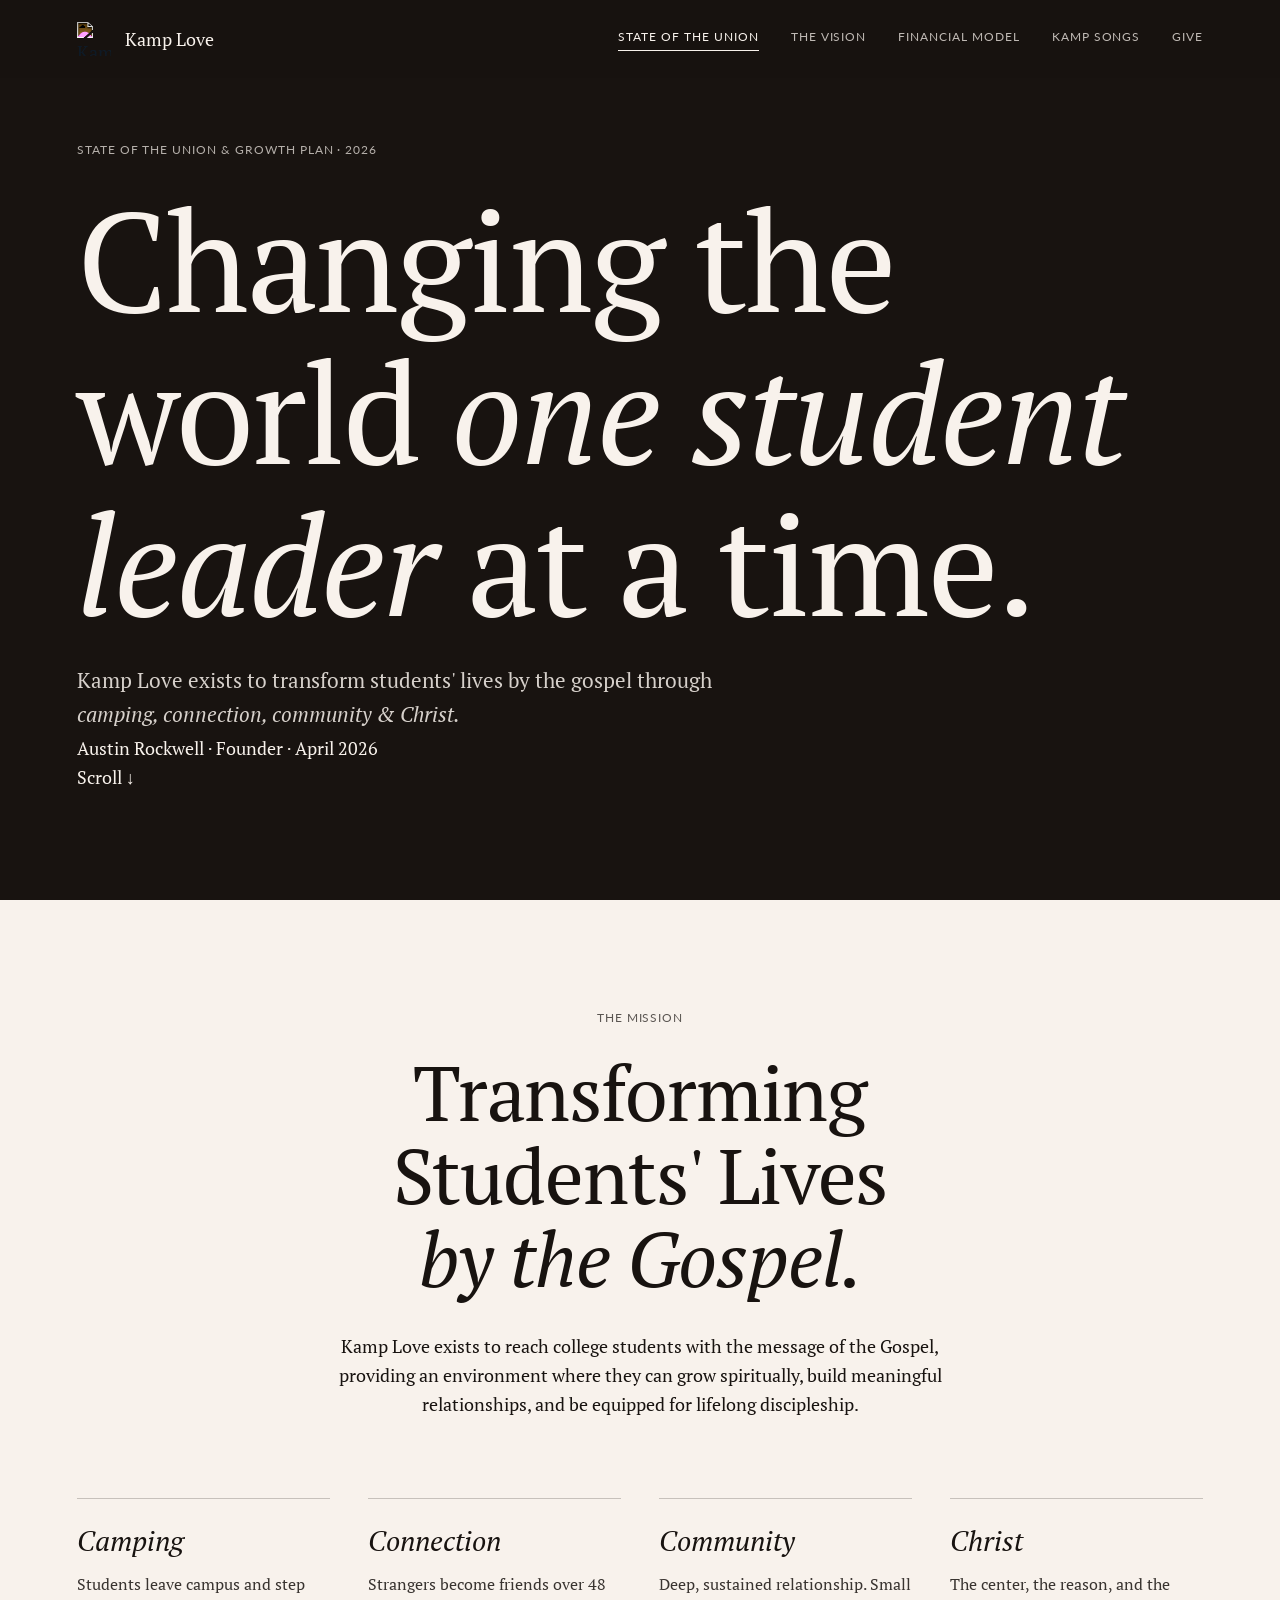
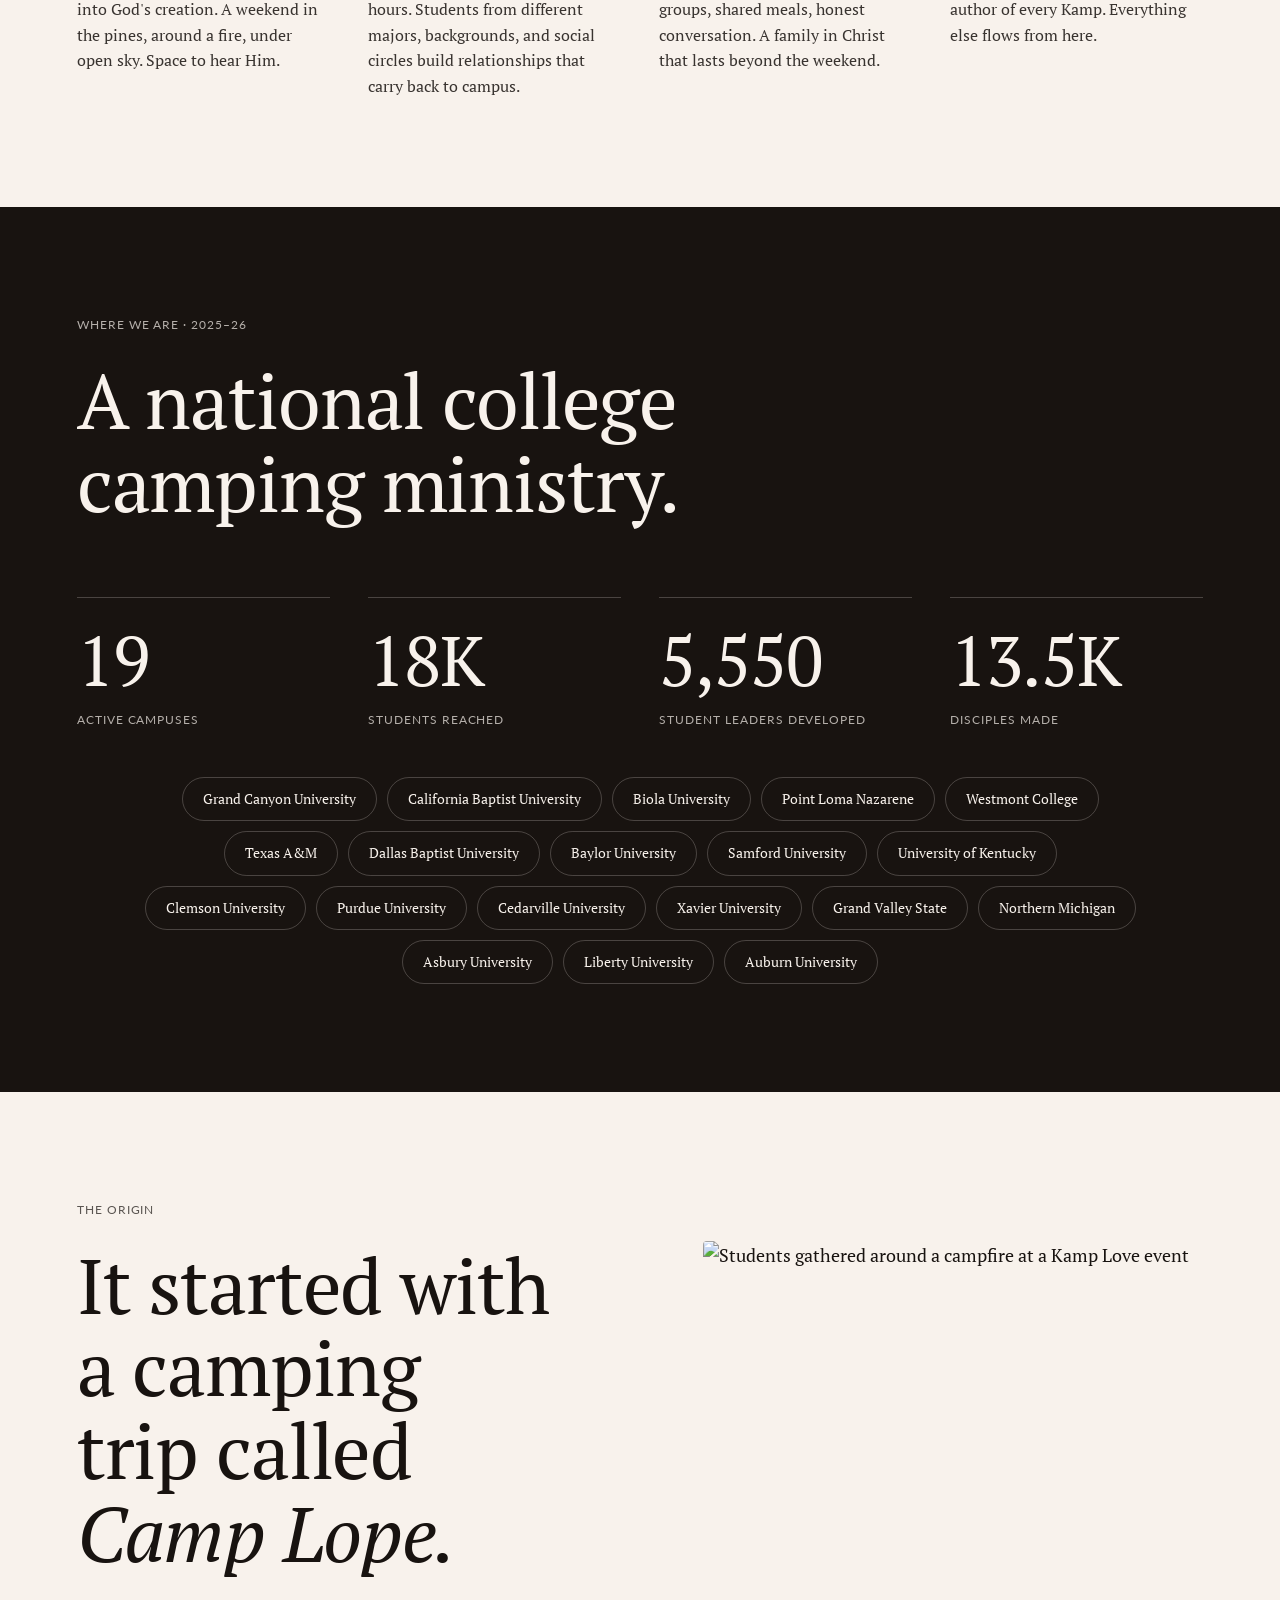
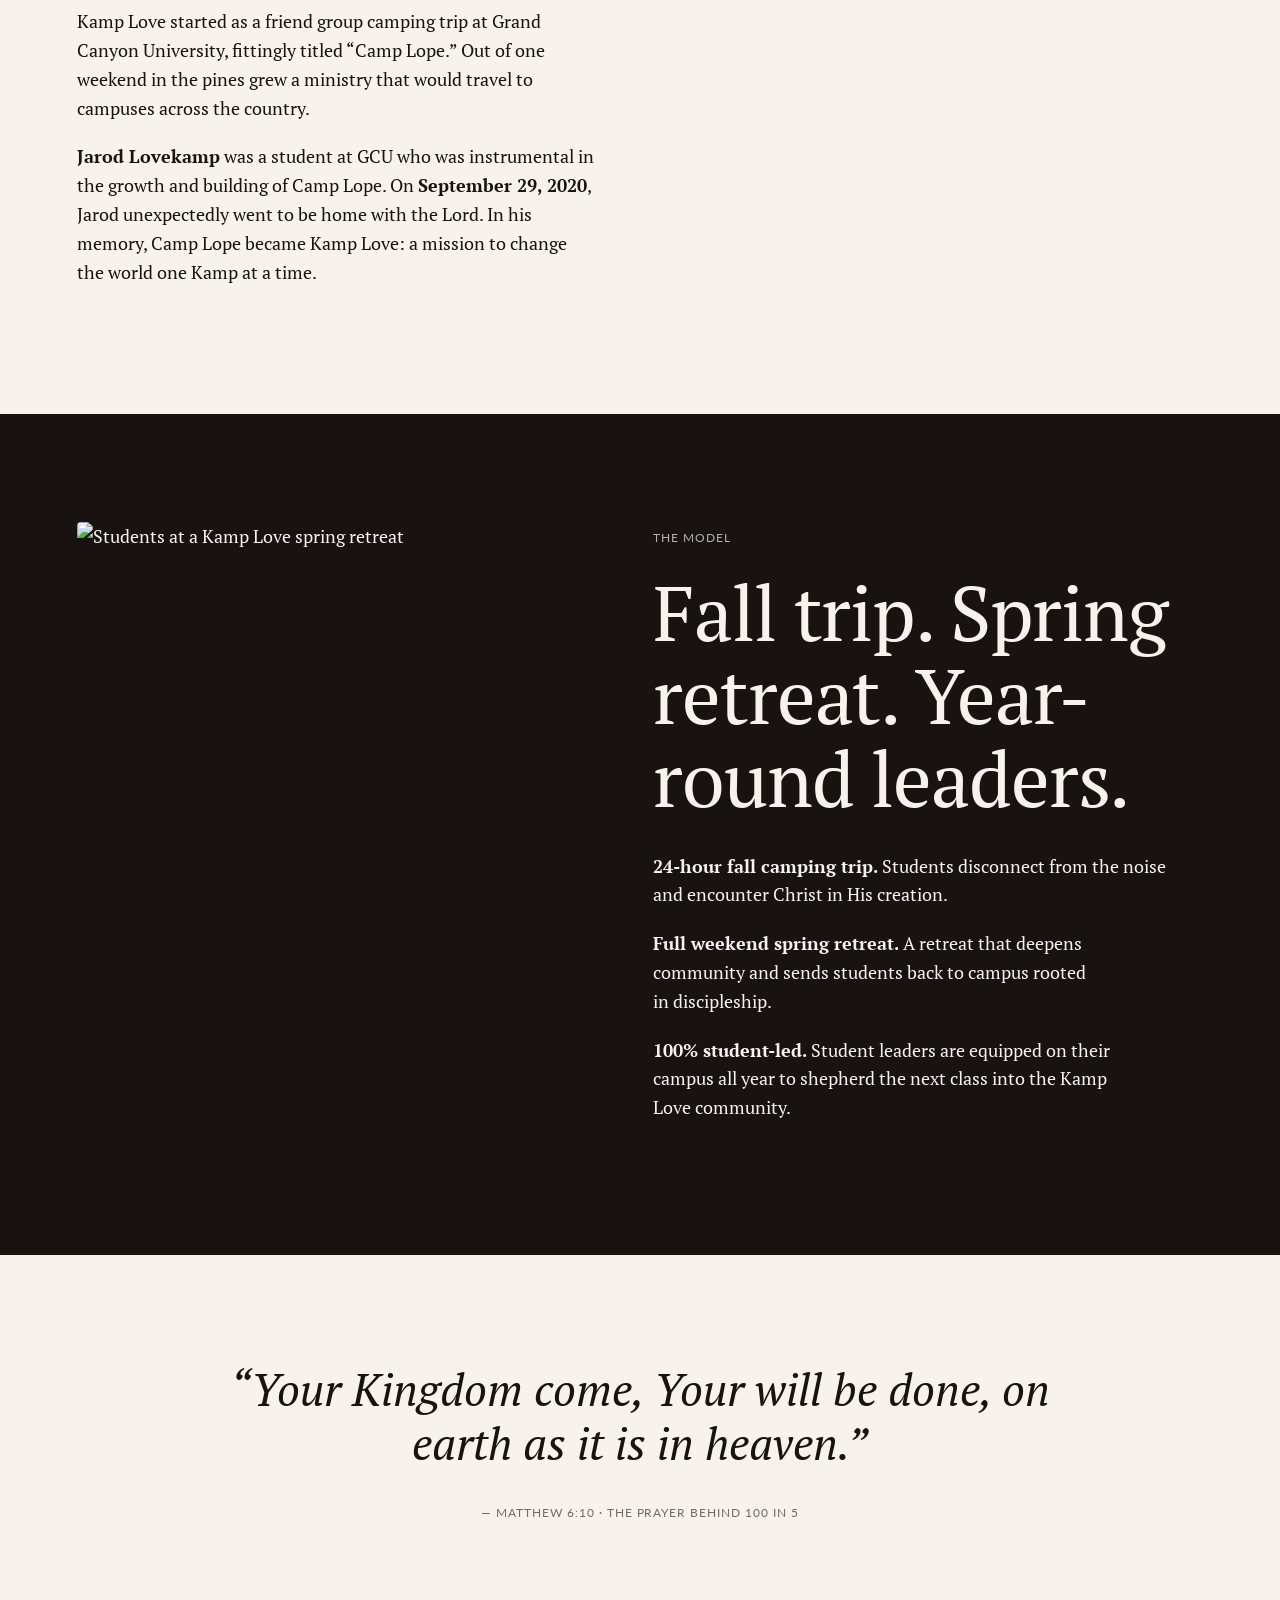
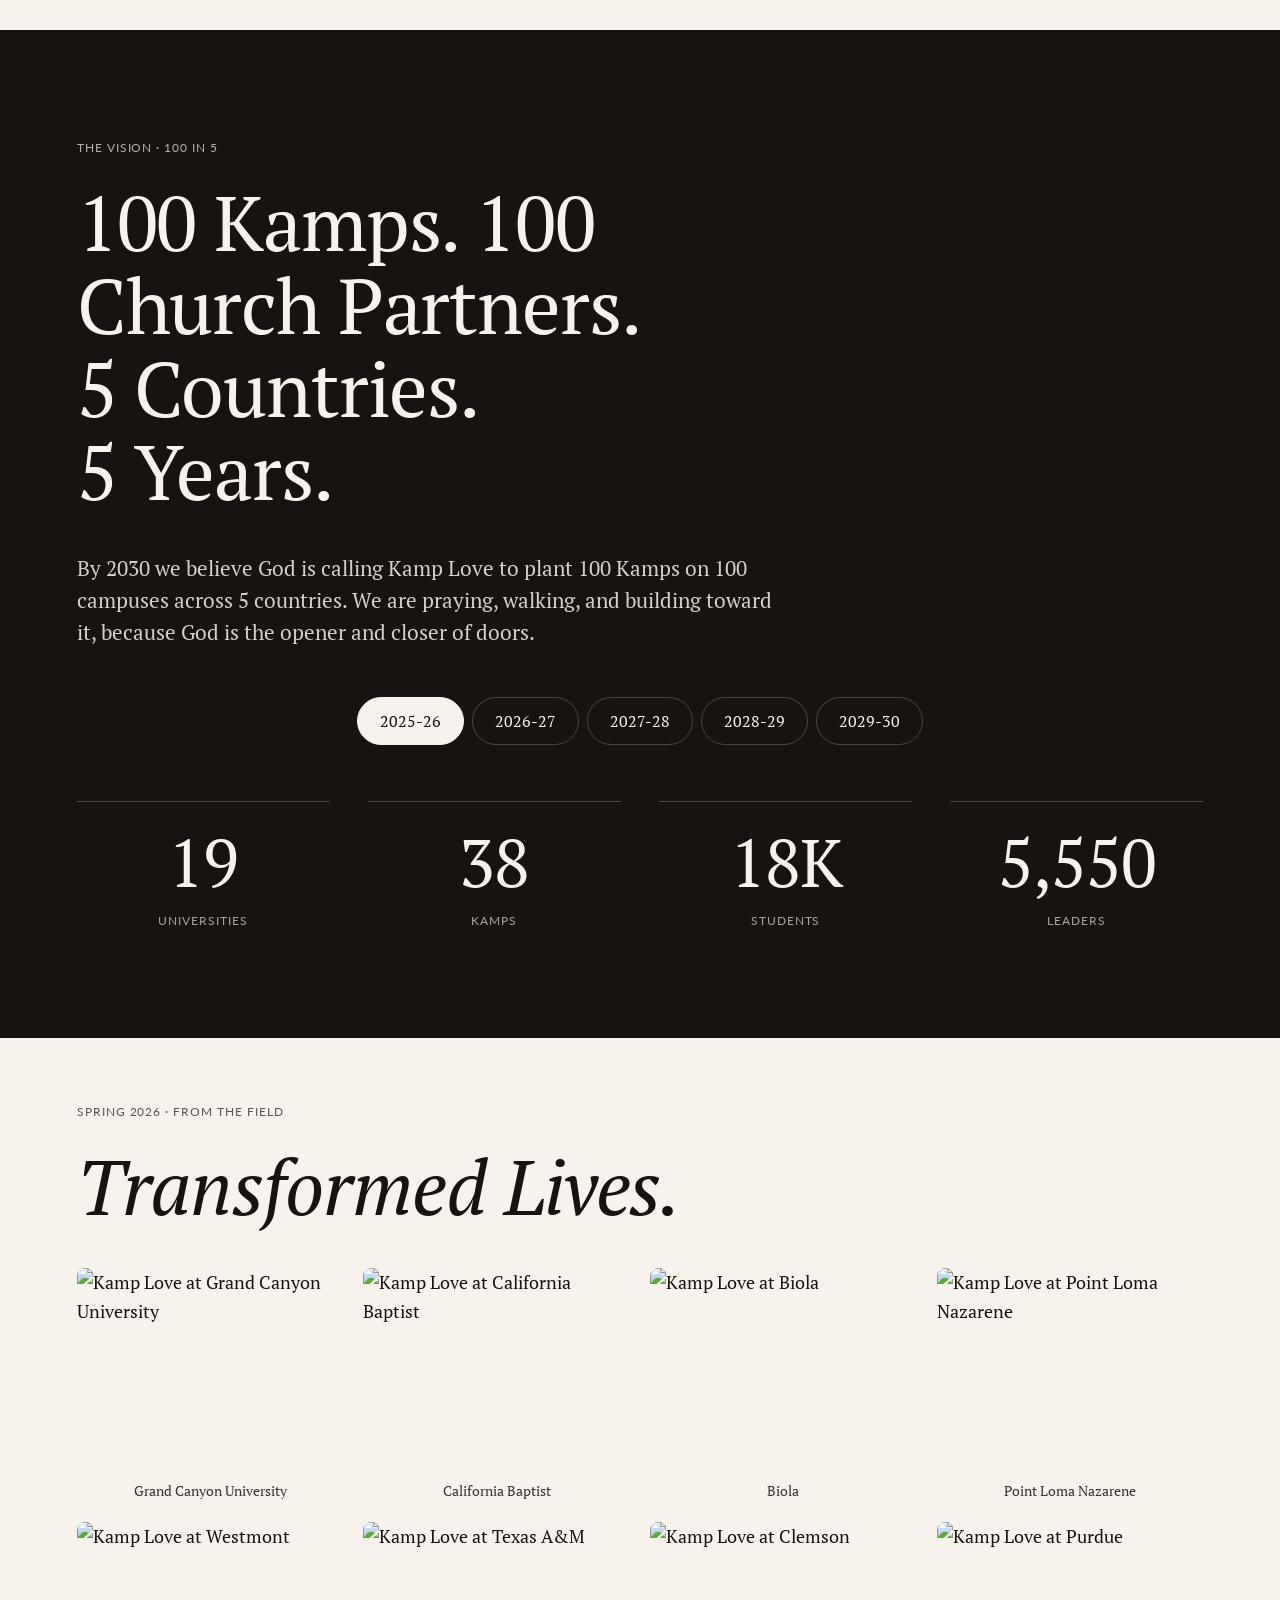
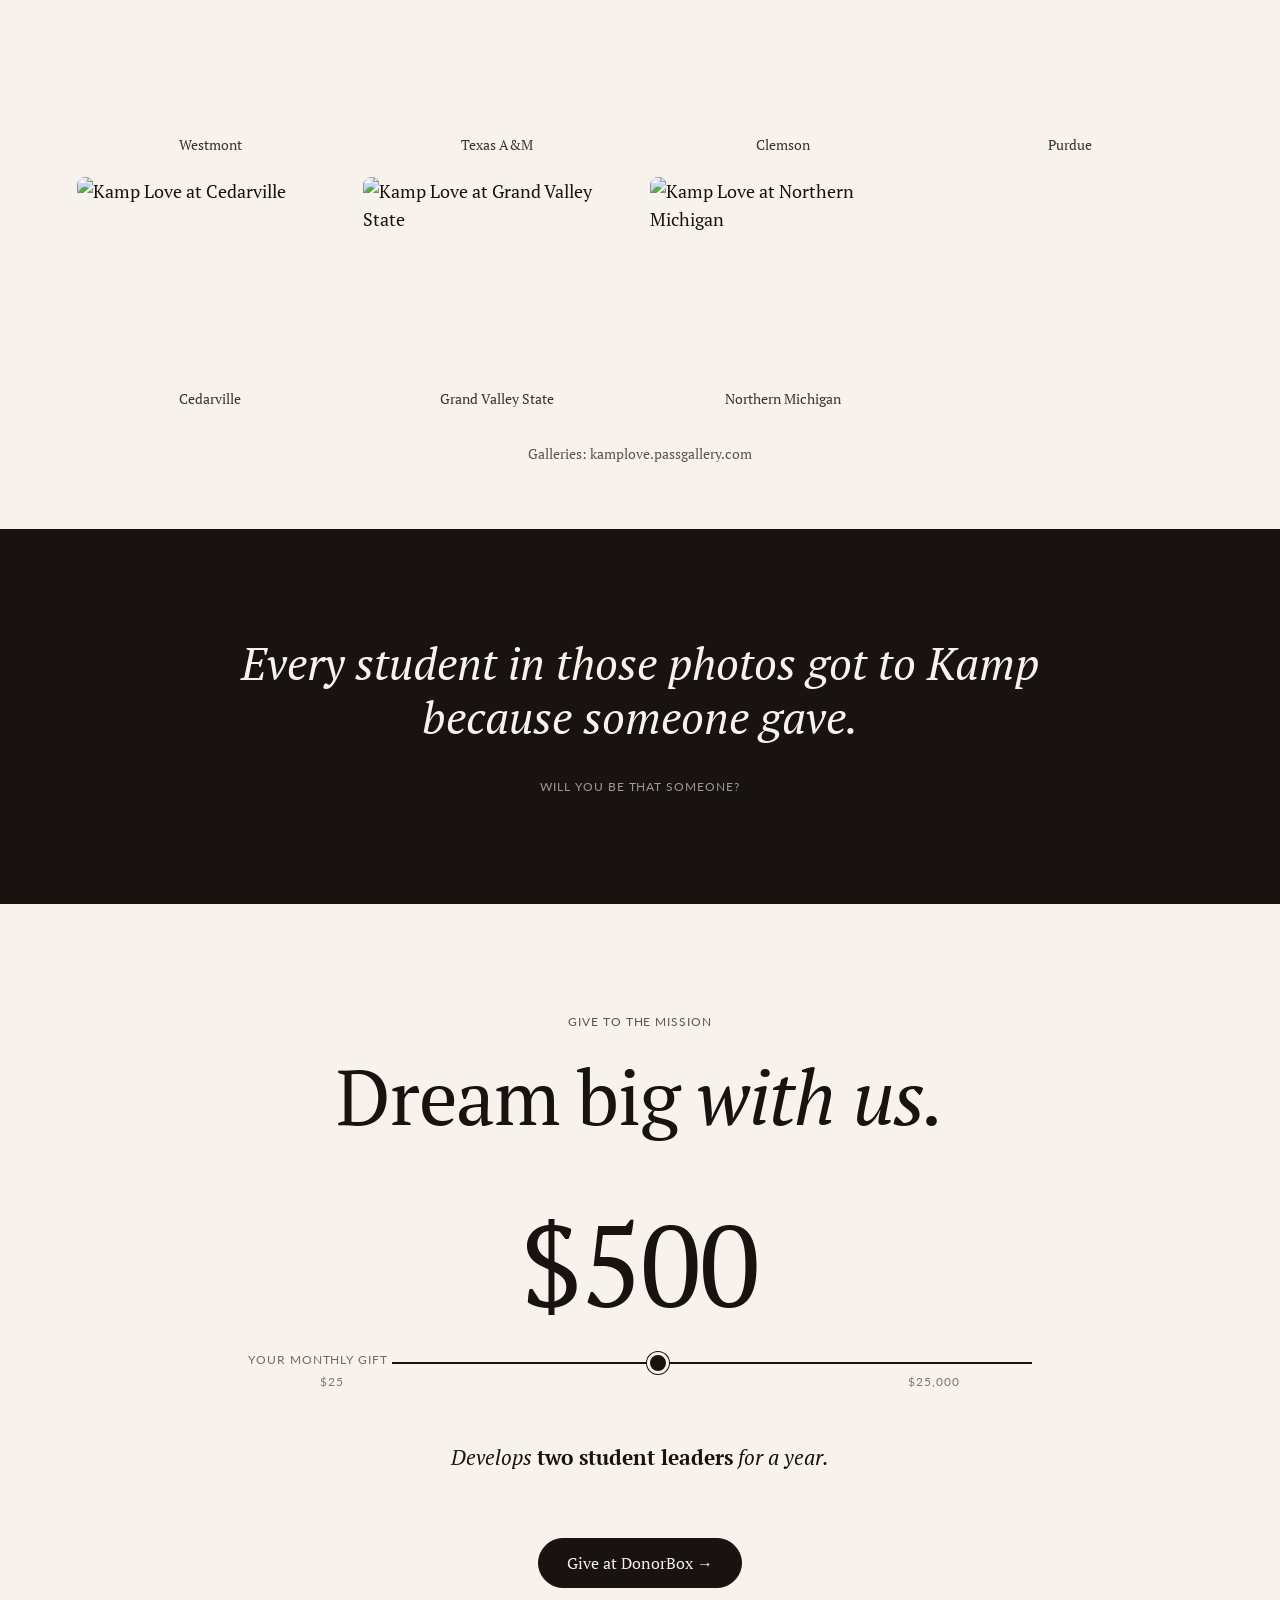
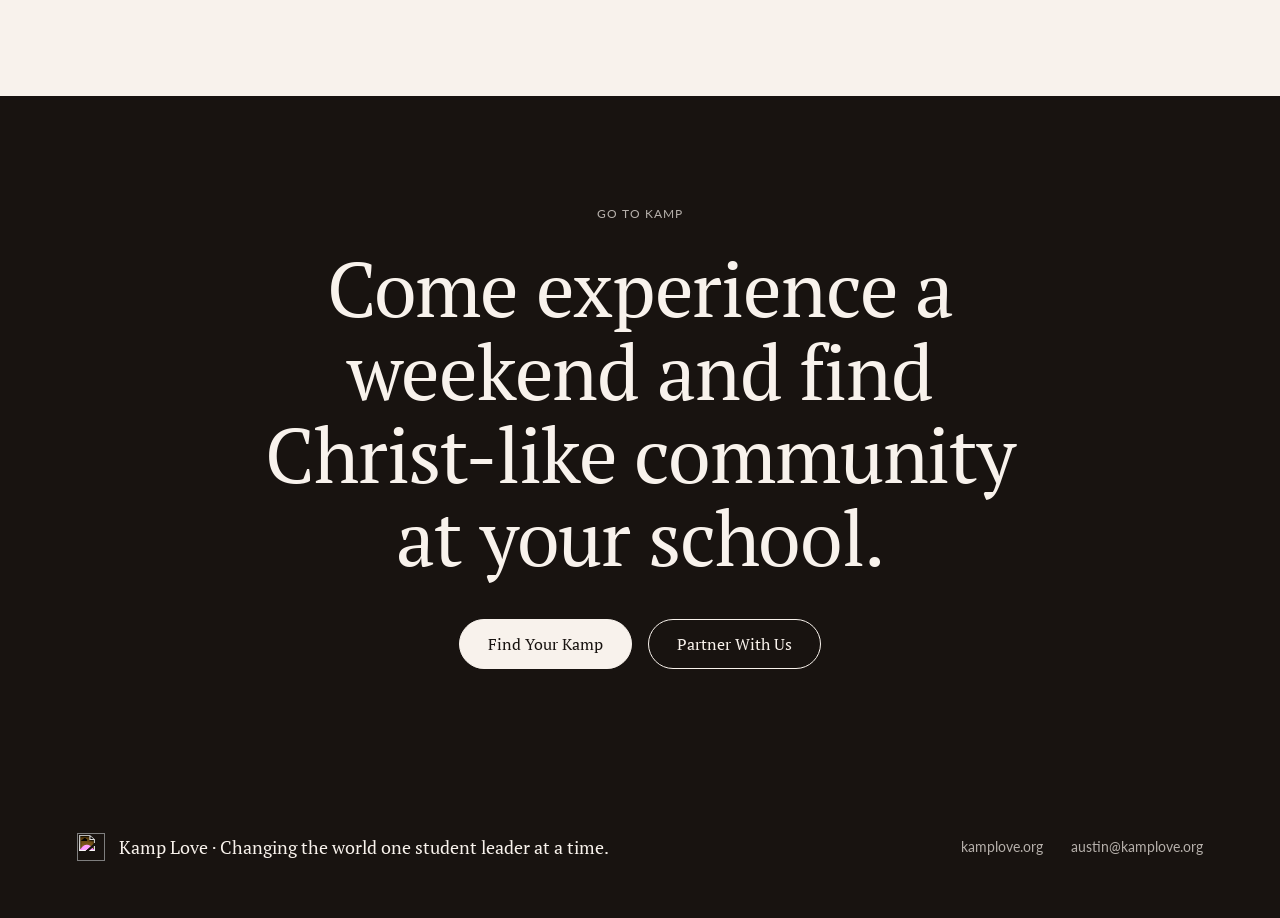
==== commit db32a24c: "Disciples Made 13.5K (75% of students reached) + dark invitation break - Disciples Made stat: 2,500 " ====
--- a/index.html
+++ b/index.html
@@ -83,8 +83,7 @@
     <div class="stat"><div class="n">19</div><div class="l">Active Campuses</div></div>
     <div class="stat"><div class="n">18K</div><div class="l">Students Reached</div></div>
     <div class="stat"><div class="n">5,550</div><div class="l">Student Leaders Developed</div></div>
-    <!-- TODO: confirm disciples-made count with Austin before next push -->
-    <div class="stat"><div class="n">2,500</div><div class="l">Disciples Made</div></div>
+    <div class="stat"><div class="n">13.5K</div><div class="l">Disciples Made</div></div>
   </div>
   <ul class="loc-chips">
     <li>Grand Canyon University</li>
@@ -184,6 +183,14 @@
     <a href="https://kamplove.passgallery.com/-kamplovenmuspring2026/gallery" target="_blank" rel="noopener"><figure><div class="ph"><img src="https://pass3eus1public-pub-etg7d0def0d6d9ad.a02.azurefd.net/pictures/51/151/51151582/homepage/smallres/homepage.jpg" alt="Kamp Love at Northern Michigan" loading="lazy"></div><figcaption>Northern Michigan</figcaption></figure></a>
   </div>
   <p class="photo-grid-caption">Galleries: <a href="https://kamplove.passgallery.com/client">kamplove.passgallery.com</a></p>
+</section>
+
+<!-- INVITATION / DARK BREAK -->
+<section class="dark">
+  <div class="quote">
+    <blockquote>Every student in those photos got to Kamp because someone gave.</blockquote>
+    <div class="attrib">Will you be that someone?</div>
+  </div>
 </section>
 
 <!-- GIVE / CALC -->
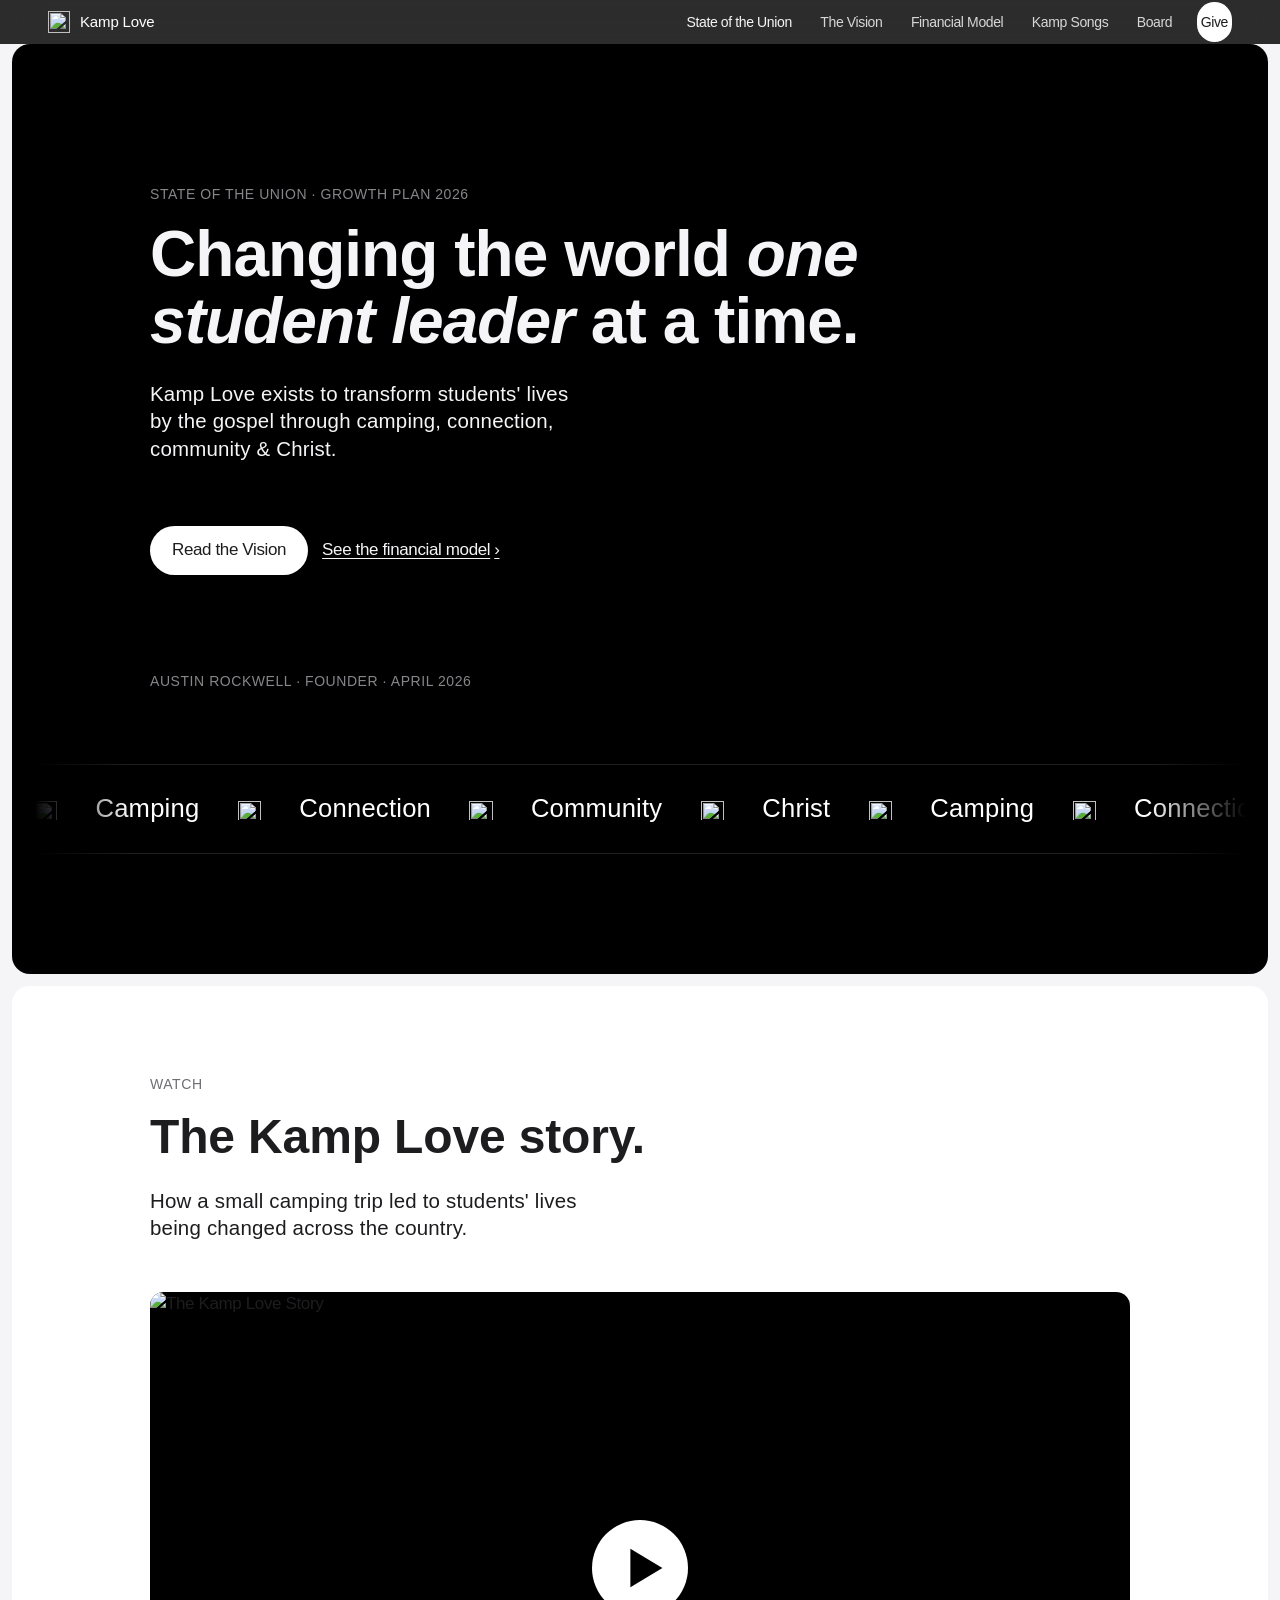
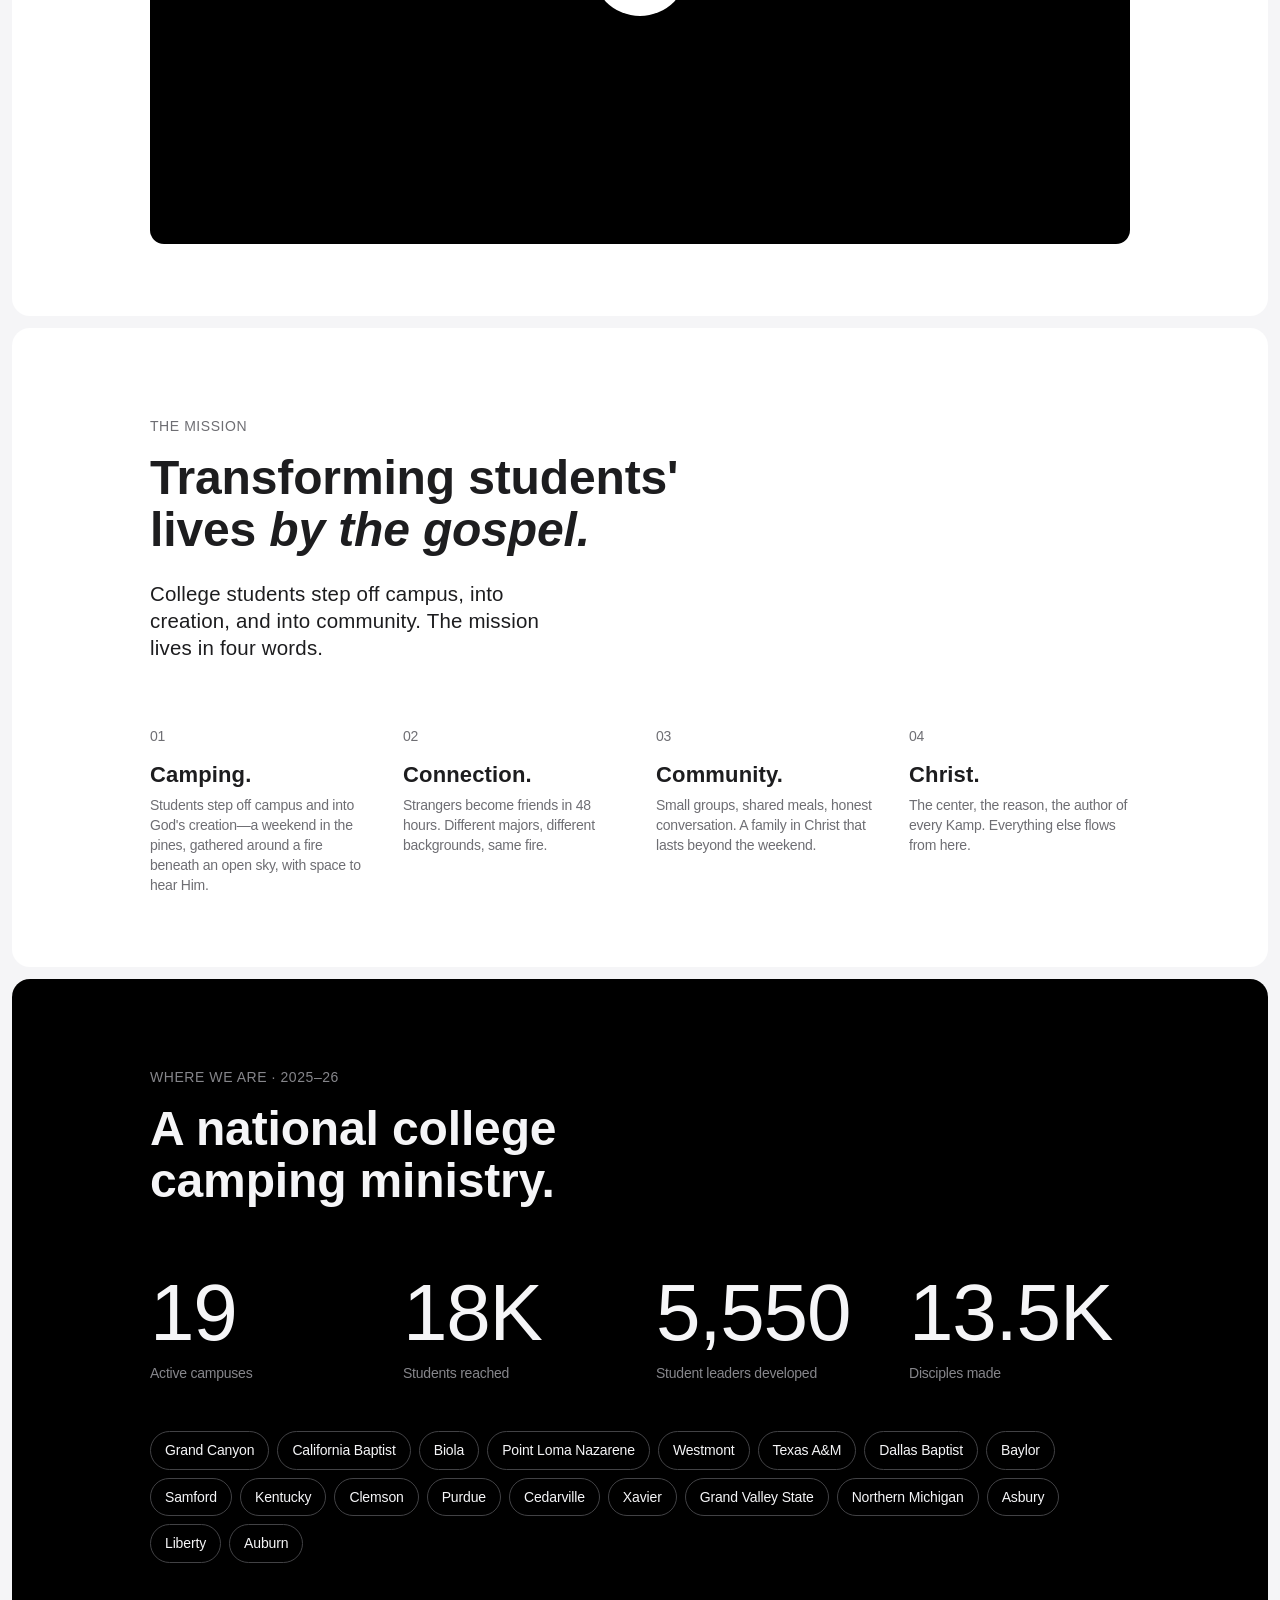
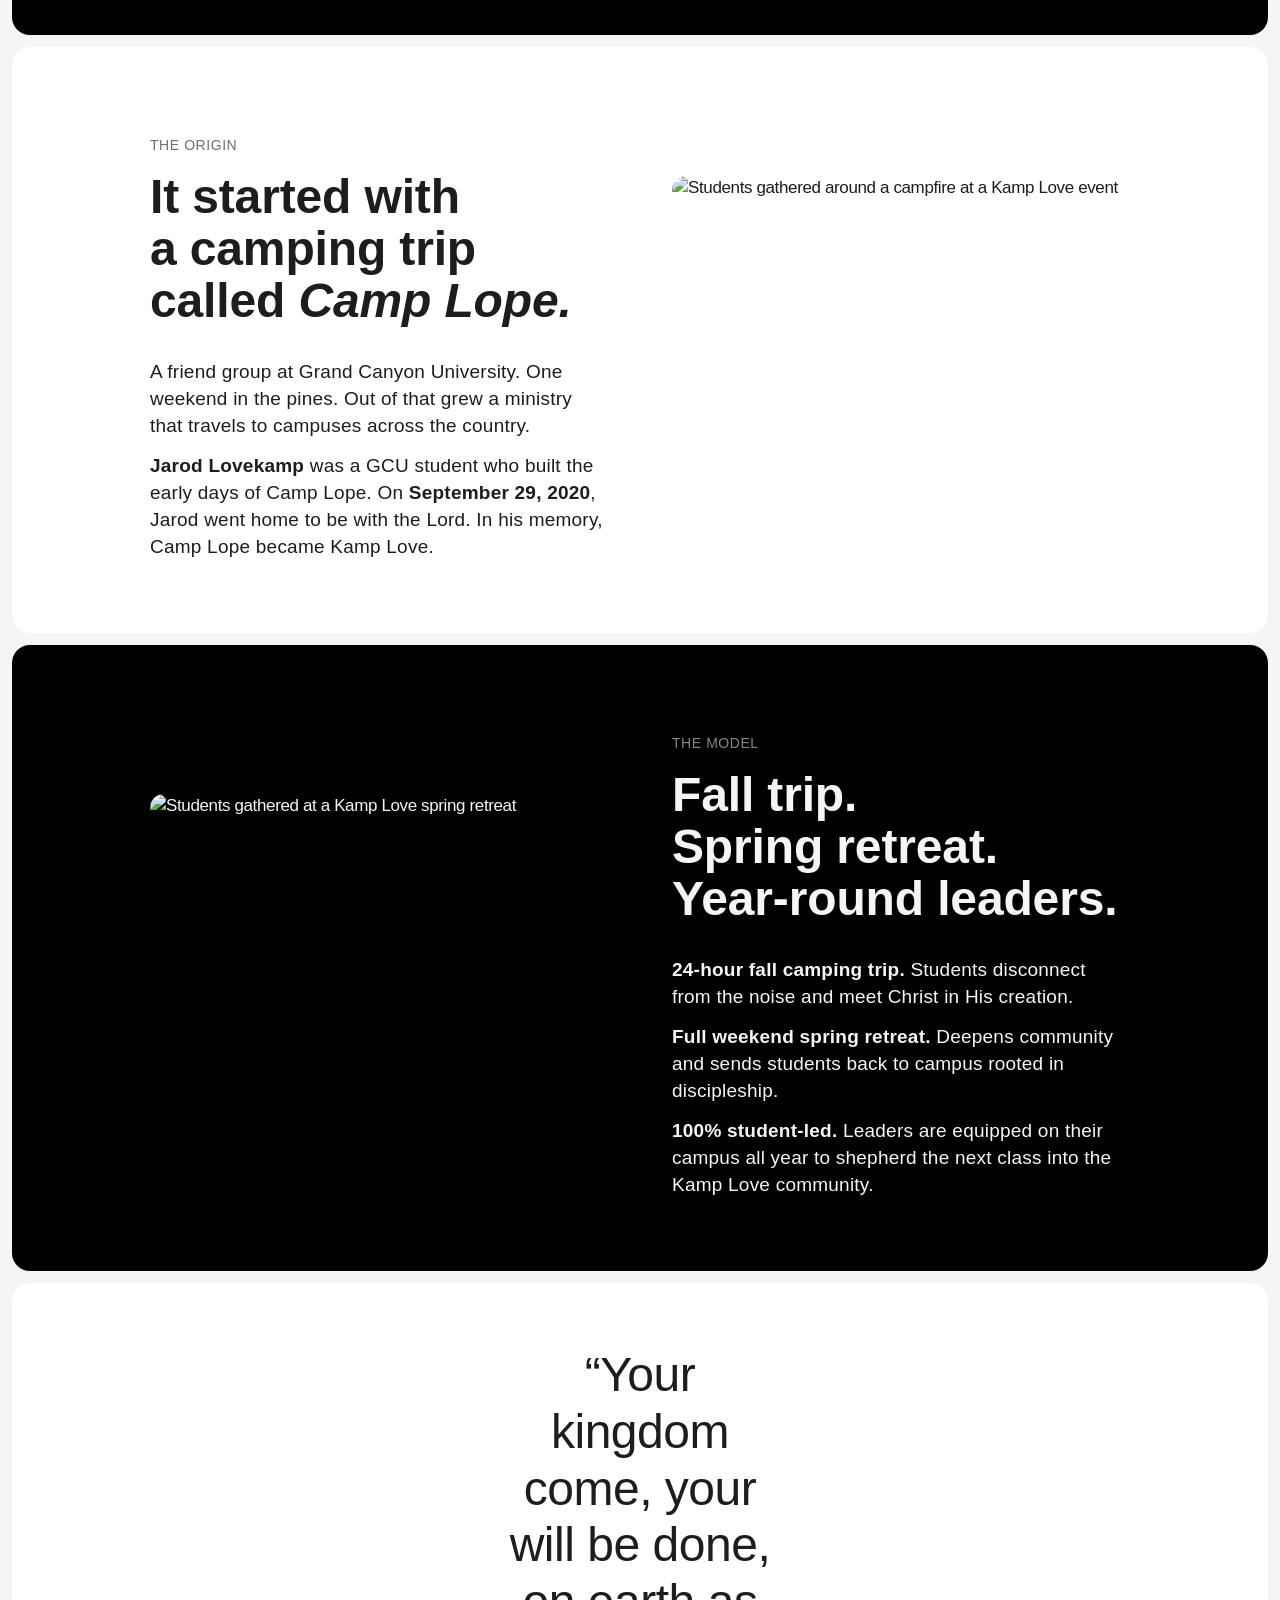
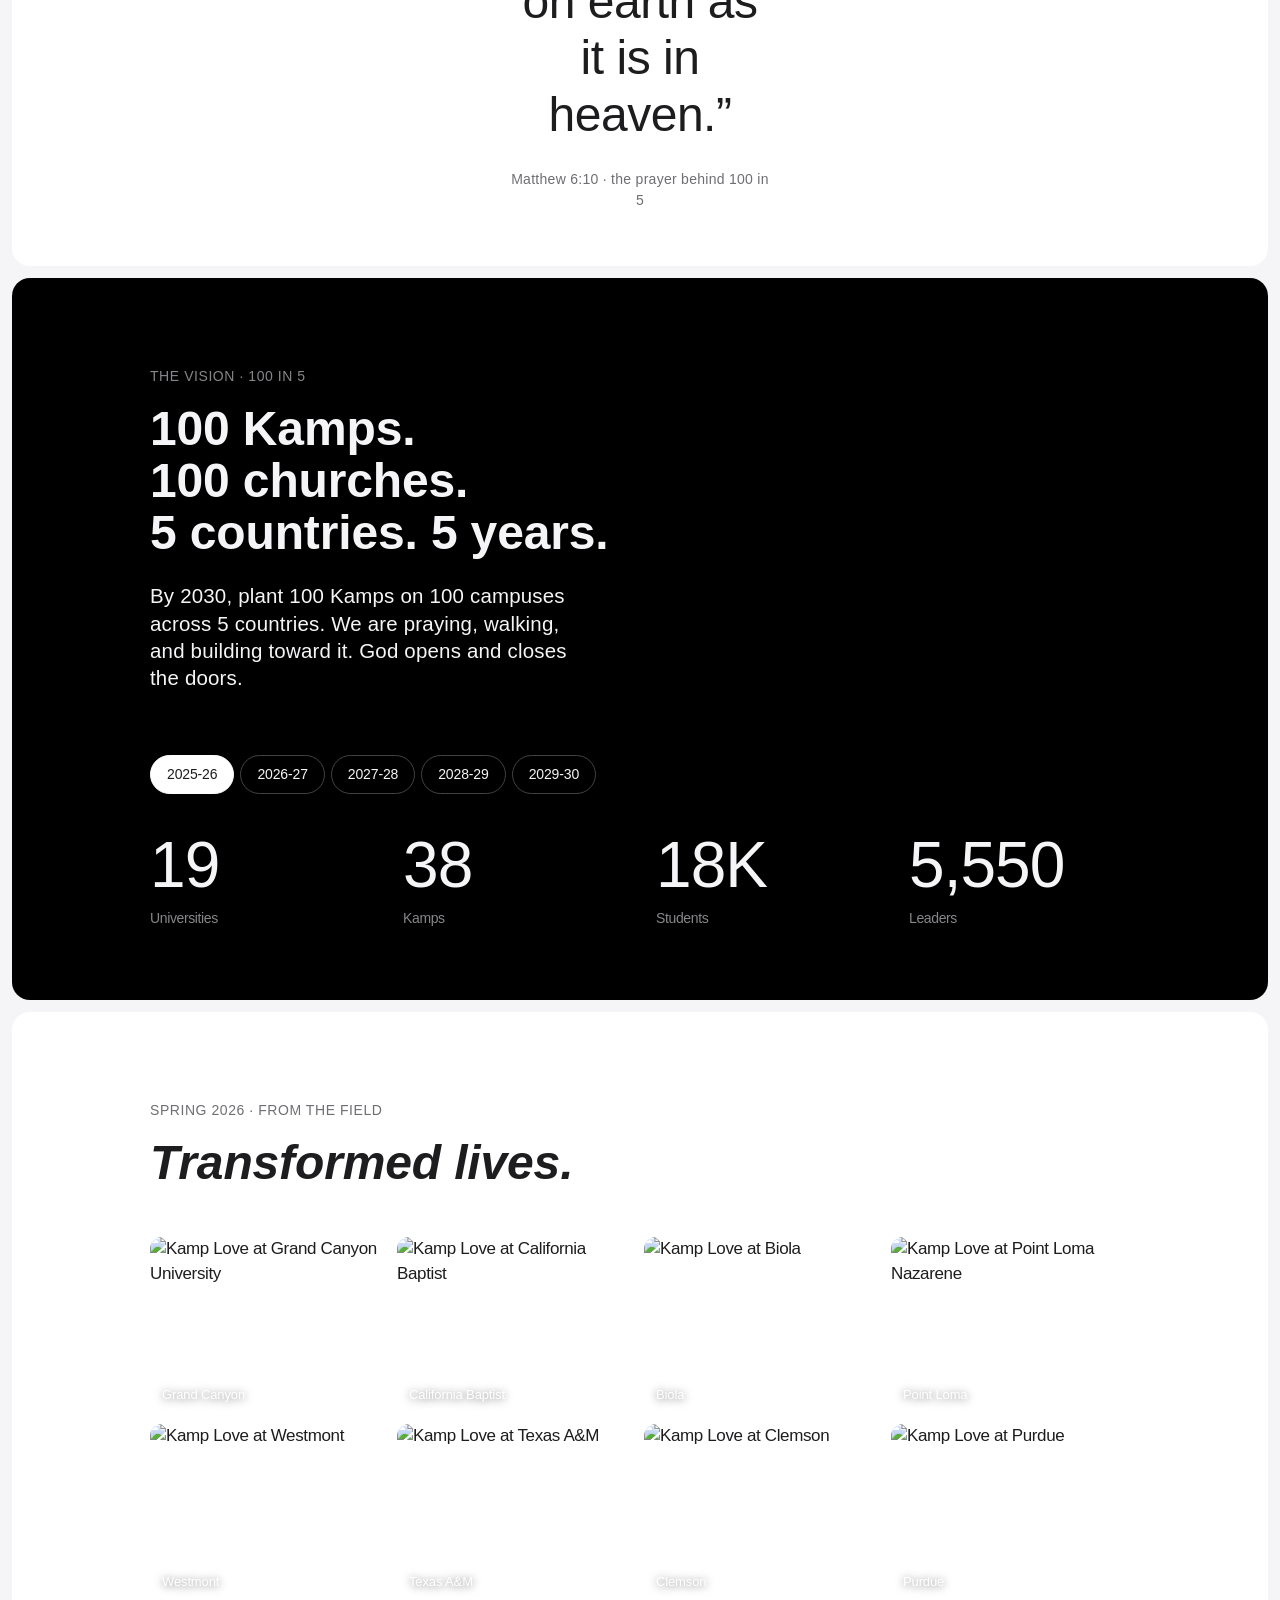
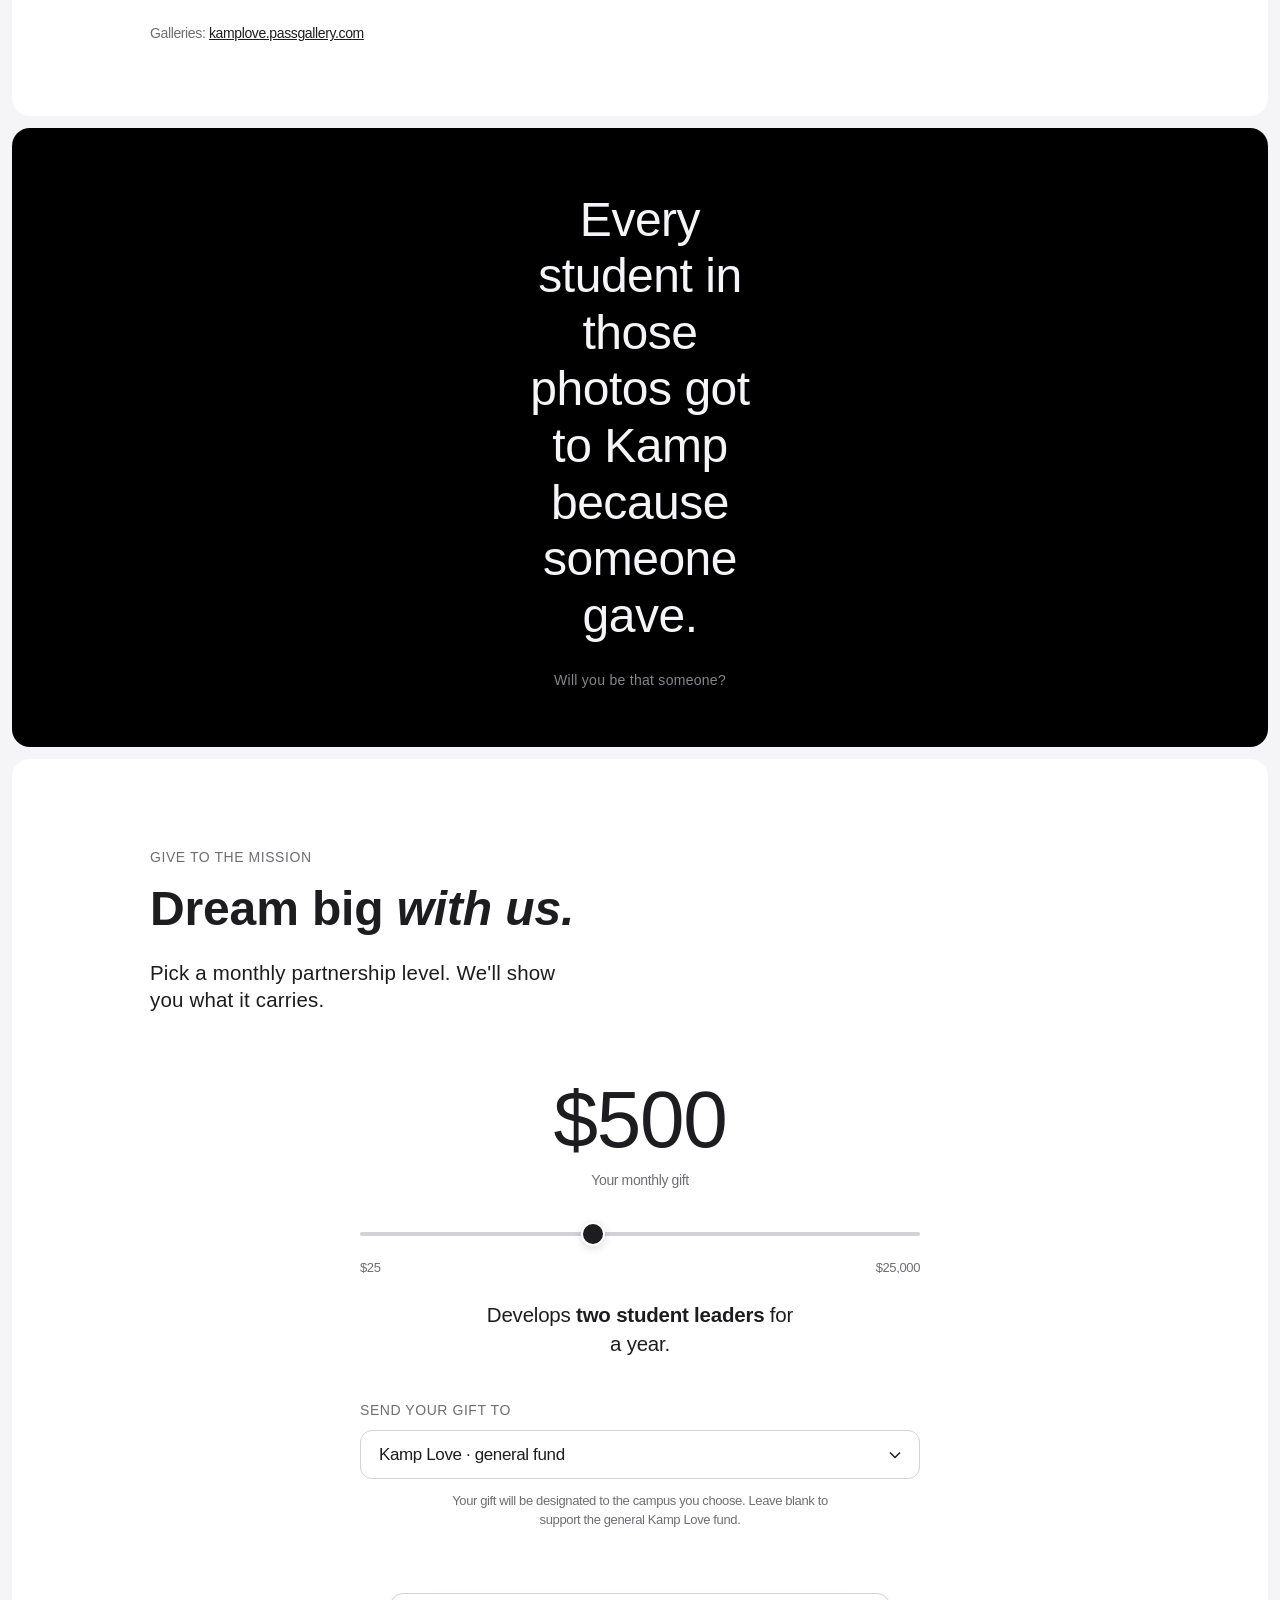
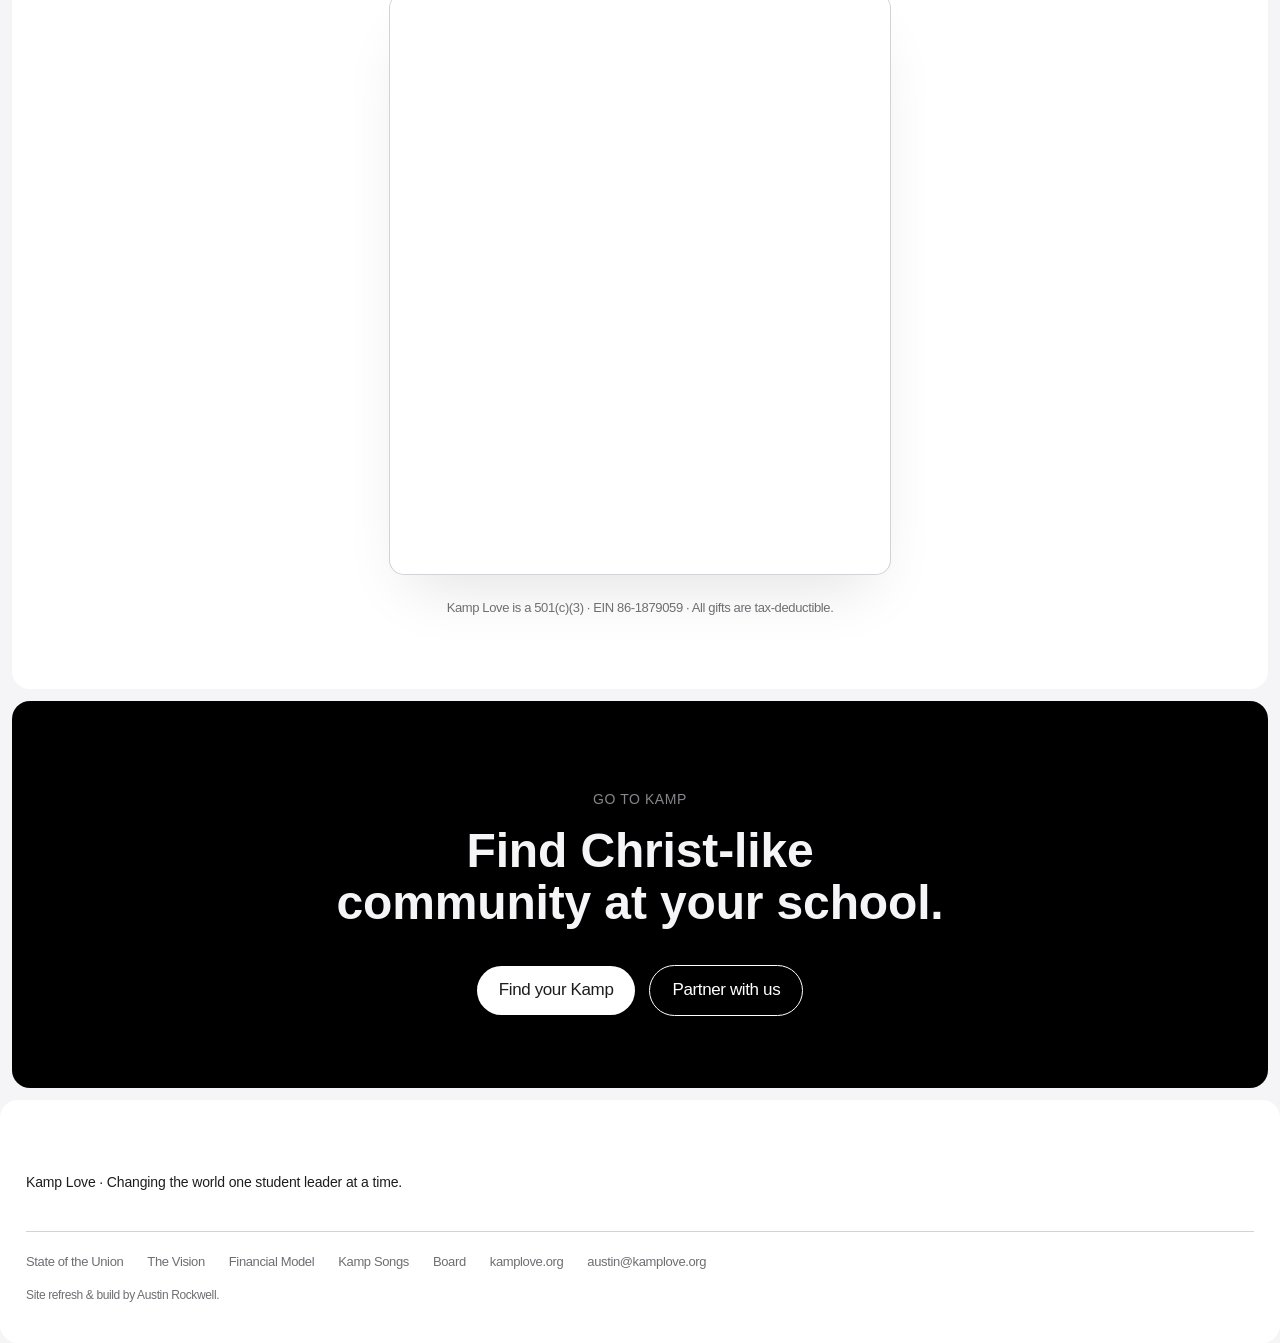
==== commit a541e235: "Add Board page introducing the six founding directors" ====
--- a/index.html
+++ b/index.html
@@ -3,308 +3,360 @@
 <head>
 <meta charset="utf-8">
 <meta name="viewport" content="width=device-width,initial-scale=1">
-<title>Kamp Love — State of the Union &amp; Growth Plan</title>
-<link rel="preconnect" href="https://fonts.googleapis.com">
-<link rel="preconnect" href="https://fonts.gstatic.com" crossorigin>
-<link href="https://fonts.googleapis.com/css2?family=PT+Serif:ital,wght@0,400;0,700;1,400;1,700&family=Lato:wght@300;400;700&display=swap" rel="stylesheet">
-<link rel="stylesheet" href="styles.css">
+<title>Kamp Love &mdash; State of the Union &amp; Growth Plan 2026</title>
+<meta name="description" content="A national college camping ministry. 19 campuses. 18,000 students. The vision for 100 Kamps in 5 years.">
+<link rel="icon" href="https://cdn.prod.website-files.com/66d770a34f7bb47b876dfcc5/66d77a3447ccd7ce27a50755_okay1.png">
+<link rel="stylesheet" href="style.css?v=9">
 </head>
 <body>
 
 <a class="skip-link" href="#main">Skip to content</a>
 
-<nav class="nav" aria-label="Primary">
-  <a href="index.html" class="logo">
-    <img src="https://cdn.prod.website-files.com/66d770a34f7bb47b876dfcc5/66d78a3b513117a1b3dc9fa3_okay2.png" alt="Kamp Love" width="34" height="34">
-    <span>Kamp Love</span>
-  </a>
-  <button class="nav-toggle" aria-expanded="false" aria-controls="nav-links" aria-label="Menu">
-    <svg viewBox="0 0 24 24" fill="none" stroke="currentColor" stroke-width="2"><path d="M3 6h18M3 12h18M3 18h18"/></svg>
-  </button>
-  <div class="links" id="nav-links">
-    <a href="index.html" class="active">State of the Union</a>
-    <a href="vision.html">The Vision</a>
-    <a href="financial-model.html">Financial Model</a>
-    <a href="kamp-songs.html">Kamp Songs</a>
-    <a href="https://www.kamplove.org/give">Give</a>
+<nav class="globalnav" aria-label="Global">
+  <div class="globalnav-inner">
+    <a href="index.html" class="globalnav-brand"><img class="kampfire" src="https://cdn.prod.website-files.com/66d770a34f7bb47b876dfcc5/66d77a3447ccd7ce27a50755_okay1.png" alt="" width="22" height="22" />Kamp Love</a>
+    <button class="globalnav-toggle" aria-expanded="false" aria-controls="globalnav-menu" aria-label="Menu">
+      <span></span><span></span><span></span>
+    </button>
+    <div class="globalnav-links" id="globalnav-menu">
+      <a href="index.html" class="is-current">State of the Union</a>
+      <a href="vision.html">The Vision</a>
+      <a href="financial-model.html">Financial Model</a>
+      <a href="kamp-songs.html">Kamp Songs</a>
+      <a href="board.html">Board</a>
+      <a href="#give" class="globalnav-cta">Give</a>
+    </div>
   </div>
 </nav>
 
-<main id="main">
-
-<!-- HERO -->
-<section class="hero dark">
-  <div class="hero-top">
-    <div class="eyebrow">State of the Union &amp; Growth Plan &middot; 2026</div>
-    <h1>Changing the world <em>one student leader</em> at&nbsp;a&nbsp;time.</h1>
-    <p class="hero-sub">
-      Kamp Love exists to transform students' lives by the gospel through
-      <em>camping, connection, community &amp; Christ.</em>
-    </p>
+<main id="main" class="stack">
+
+  <section class="tile dark hero-xl">
+    <div class="tile-inner">
+      <p class="eyebrow">State of the Union &middot; Growth Plan 2026</p>
+      <h1 class="headline xl">Changing the world <em>one student leader</em> at a time.</h1>
+      <p class="subhead">Kamp Love exists to transform students' lives by the gospel through camping, connection, community &amp; Christ.</p>
+      <div class="cta-row" style="margin-top:clamp(40px,5vw,64px)">
+        <a href="vision.html" class="pill">Read the Vision</a>
+        <a href="financial-model.html" class="cta">See the financial model</a>
+      </div>
+      <p class="wordmark" style="margin-top:clamp(64px,8vw,96px)">Austin Rockwell &middot; Founder &middot; April 2026</p>
+    </div>
+    <div class="ticker" aria-hidden="true">
+      <div class="ticker-track">
+        <span class="ticker-item"><img class="ticker-flame" src="https://cdn.prod.website-files.com/66d770a34f7bb47b876dfcc5/66d77a3447ccd7ce27a50755_okay1.png" alt="" width="24" height="24" />Camping</span>
+        <span class="ticker-item"><img class="ticker-flame" src="https://cdn.prod.website-files.com/66d770a34f7bb47b876dfcc5/66d77a3447ccd7ce27a50755_okay1.png" alt="" width="24" height="24" />Connection</span>
+        <span class="ticker-item"><img class="ticker-flame" src="https://cdn.prod.website-files.com/66d770a34f7bb47b876dfcc5/66d77a3447ccd7ce27a50755_okay1.png" alt="" width="24" height="24" />Community</span>
+        <span class="ticker-item"><img class="ticker-flame" src="https://cdn.prod.website-files.com/66d770a34f7bb47b876dfcc5/66d77a3447ccd7ce27a50755_okay1.png" alt="" width="24" height="24" />Christ</span>
+        <span class="ticker-item"><img class="ticker-flame" src="https://cdn.prod.website-files.com/66d770a34f7bb47b876dfcc5/66d77a3447ccd7ce27a50755_okay1.png" alt="" width="24" height="24" />Camping</span>
+        <span class="ticker-item"><img class="ticker-flame" src="https://cdn.prod.website-files.com/66d770a34f7bb47b876dfcc5/66d77a3447ccd7ce27a50755_okay1.png" alt="" width="24" height="24" />Connection</span>
+        <span class="ticker-item"><img class="ticker-flame" src="https://cdn.prod.website-files.com/66d770a34f7bb47b876dfcc5/66d77a3447ccd7ce27a50755_okay1.png" alt="" width="24" height="24" />Community</span>
+        <span class="ticker-item"><img class="ticker-flame" src="https://cdn.prod.website-files.com/66d770a34f7bb47b876dfcc5/66d77a3447ccd7ce27a50755_okay1.png" alt="" width="24" height="24" />Christ</span>
+      </div>
+    </div>
+  </section>
+
+  <section class="tile">
+    <div class="tile-inner">
+      <p class="eyebrow">Watch</p>
+      <h2 class="headline">The Kamp Love story.</h2>
+      <p class="subhead">How a small camping trip led to students' lives being changed across the country.</p>
+      <div class="video-tile">
+        <img src="https://i.ytimg.com/vi/mYJRPCDcnmw/maxresdefault.jpg" alt="The Kamp Love Story" width="1280" height="720" loading="lazy" />
+        <button class="video-play" type="button" aria-label="Play: The Kamp Love Story" data-yt="mYJRPCDcnmw">
+          <svg viewBox="0 0 60 60" aria-hidden="true">
+            <circle cx="30" cy="30" r="30" fill="#fff"/>
+            <path d="M24 18 L44 30 L24 42 Z" fill="#000"/>
+          </svg>
+        </button>
+      </div>
+    </div>
+  </section>
+
+  <section class="tile">
+    <div class="tile-inner">
+      <p class="eyebrow">The Mission</p>
+      <h2 class="headline">Transforming students' lives <em>by the gospel.</em></h2>
+      <p class="subhead">College students step off campus, into creation, and into community. The mission lives in four words.</p>
+      <div class="specs">
+        <div>
+          <p class="spec-num">01</p>
+          <h3>Camping.</h3>
+          <p>Students step off campus and into God's creation&mdash;a weekend in the pines, gathered around a fire beneath an open sky, with space to hear Him.</p>
+        </div>
+        <div>
+          <p class="spec-num">02</p>
+          <h3>Connection.</h3>
+          <p>Strangers become friends in 48 hours. Different majors, different backgrounds, same fire.</p>
+        </div>
+        <div>
+          <p class="spec-num">03</p>
+          <h3>Community.</h3>
+          <p>Small groups, shared meals, honest conversation. A family in Christ that lasts beyond the weekend.</p>
+        </div>
+        <div>
+          <p class="spec-num">04</p>
+          <h3>Christ.</h3>
+          <p>The center, the reason, the author of every Kamp. Everything else flows from here.</p>
+        </div>
+      </div>
+    </div>
+  </section>
+
+  <section class="tile dark">
+    <div class="tile-inner">
+      <p class="eyebrow">Where We Are &middot; 2025&ndash;26</p>
+      <h2 class="headline">A national college camping ministry.</h2>
+      <div class="stats">
+        <div class="stat"><div class="n">19</div><div class="l">Active campuses</div></div>
+        <div class="stat"><div class="n">18K</div><div class="l">Students reached</div></div>
+        <div class="stat"><div class="n">5,550</div><div class="l">Student leaders developed</div></div>
+        <div class="stat"><div class="n">13.5K</div><div class="l">Disciples made</div></div>
+      </div>
+      <ul class="chips">
+        <li>Grand Canyon</li><li>California Baptist</li><li>Biola</li><li>Point Loma Nazarene</li><li>Westmont</li>
+        <li>Texas A&amp;M</li><li>Dallas Baptist</li><li>Baylor</li><li>Samford</li><li>Kentucky</li>
+        <li>Clemson</li><li>Purdue</li><li>Cedarville</li><li>Xavier</li><li>Grand Valley State</li>
+        <li>Northern Michigan</li><li>Asbury</li><li>Liberty</li><li>Auburn</li>
+      </ul>
+    </div>
+  </section>
+
+  <section class="tile">
+    <div class="tile-inner">
+      <div class="split">
+        <div class="split-copy">
+          <p class="eyebrow">The Origin</p>
+          <h2 class="headline">It started with a camping trip called <em>Camp Lope.</em></h2>
+          <p class="body-text" style="margin-top:clamp(24px,3vw,32px)">A friend group at Grand Canyon University. One weekend in the pines. Out of that grew a ministry that travels to campuses across the country.</p>
+          <p class="body-text"><strong>Jarod Lovekamp</strong> was a GCU student who built the early days of Camp Lope. On <strong>September 29, 2020</strong>, Jarod went home to be with the Lord. In his memory, Camp Lope became Kamp Love.</p>
+        </div>
+        <div class="split-media">
+          <img src="https://cdn.prod.website-files.com/66d770a34f7bb47b876dfcc5/688a836aafe35f0cc5e7c6ac__DSC6552_websize.jpg" alt="Students gathered around a campfire at a Kamp Love event" width="1200" height="900" loading="lazy">
+        </div>
+      </div>
+    </div>
+  </section>
+
+  <section class="tile dark">
+    <div class="tile-inner">
+      <div class="split reverse">
+        <div class="split-copy">
+          <p class="eyebrow">The Model</p>
+          <h2 class="headline">Fall trip. Spring retreat. <br />Year-round leaders.</h2>
+          <p class="body-text" style="margin-top:clamp(24px,3vw,32px)"><strong>24-hour fall camping trip.</strong> Students disconnect from the noise and meet Christ in His creation.</p>
+          <p class="body-text"><strong>Full weekend spring retreat.</strong> Deepens community and sends students back to campus rooted in discipleship.</p>
+          <p class="body-text"><strong>100% student-led.</strong> Leaders are equipped on their campus all year to shepherd the next class into the Kamp Love community.</p>
+        </div>
+        <div class="split-media">
+          <img src="https://cdn.prod.website-files.com/66d770a34f7bb47b876dfcc5/688d55066a17214fbee280a4_IMG_4727_websize.jpg" alt="Students gathered at a Kamp Love spring retreat" width="1200" height="900" loading="lazy">
+        </div>
+      </div>
+    </div>
+  </section>
+
+  <section class="tile compact">
+    <div class="tile-inner">
+      <div class="quote">
+        <blockquote>&ldquo;Your kingdom come, your will be done, on earth as it is in heaven.&rdquo;</blockquote>
+        <p class="attrib">Matthew 6:10 &middot; the prayer behind 100 in 5</p>
+      </div>
+    </div>
+  </section>
+
+  <section class="tile dark">
+    <div class="tile-inner">
+      <p class="eyebrow">The Vision &middot; 100 in 5</p>
+      <h2 class="headline">100 Kamps. 100 churches. <br />5 countries. 5 years.</h2>
+      <p class="subhead">By 2030, plant 100 Kamps on 100 campuses across 5 countries. We are praying, walking, and building toward it. God opens and closes the doors.</p>
+      <div class="trajectory">
+        <div class="year-nav" id="yearNav" role="tablist" aria-label="Year selector"></div>
+        <div class="year-data" id="yearData" role="tabpanel"></div>
+      </div>
+    </div>
+  </section>
+
+  <section class="tile">
+    <div class="tile-inner">
+      <p class="eyebrow">Spring 2026 &middot; From the Field</p>
+      <h2 class="headline"><em>Transformed lives.</em></h2>
+      <div class="photo-grid">
+        <a href="https://kamplove.passgallery.com/-kamplovegcuspring20251/gallery" target="_blank" rel="noopener"><img src="https://pass3eus1public-pub-etg7d0def0d6d9ad.a02.azurefd.net/pictures/50/596/50596082/homepage/smallres/homepage.jpg" alt="Kamp Love at Grand Canyon University" width="600" height="450" loading="lazy"><figcaption>Grand Canyon</figcaption></a>
+        <a href="https://kamplove.passgallery.com/-kamplovecbuspring2026/gallery" target="_blank" rel="noopener"><img src="https://pass3eus1public-pub-etg7d0def0d6d9ad.a02.azurefd.net/pictures/51/151/51151556/homepage/smallres/homepage.jpg" alt="Kamp Love at California Baptist" width="600" height="450" loading="lazy"><figcaption>California Baptist</figcaption></a>
+        <a href="https://kamplove.passgallery.com/-kamplovebiolaspring2026/gallery" target="_blank" rel="noopener"><img src="https://pass3eus1public-pub-etg7d0def0d6d9ad.a02.azurefd.net/pictures/51/151/51151341/homepage/smallres/homepage.jpg" alt="Kamp Love at Biola" width="600" height="450" loading="lazy"><figcaption>Biola</figcaption></a>
+        <a href="https://kamplove.passgallery.com/-kamploveplnuspring2026/gallery" target="_blank" rel="noopener"><img src="https://pass3eus1public-pub-etg7d0def0d6d9ad.a02.azurefd.net/pictures/51/151/51151061/homepage/smallres/homepage.jpg" alt="Kamp Love at Point Loma Nazarene" width="600" height="450" loading="lazy"><figcaption>Point Loma</figcaption></a>
+        <a href="https://kamplove.passgallery.com/-kamplovewestmontspring2026/gallery" target="_blank" rel="noopener"><img src="https://pass3eus1public-pub-etg7d0def0d6d9ad.a02.azurefd.net/pictures/50/820/50820861/homepage/smallres/homepage.jpg" alt="Kamp Love at Westmont" width="600" height="450" loading="lazy"><figcaption>Westmont</figcaption></a>
+        <a href="https://kamplove.passgallery.com/-kamploveamspring2026/gallery" target="_blank" rel="noopener"><img src="https://pass3eus1public-pub-etg7d0def0d6d9ad.a02.azurefd.net/pictures/50/738/50738010/homepage/smallres/homepage.jpg" alt="Kamp Love at Texas A&amp;M" width="600" height="450" loading="lazy"><figcaption>Texas A&amp;M</figcaption></a>
+        <a href="https://kamplove.passgallery.com/-kamploveclemsonspring2026/gallery" target="_blank" rel="noopener"><img src="https://pass3eus1public-pub-etg7d0def0d6d9ad.a02.azurefd.net/pictures/51/151/51151511/homepage/smallres/homepage.jpg" alt="Kamp Love at Clemson" width="600" height="450" loading="lazy"><figcaption>Clemson</figcaption></a>
+        <a href="https://kamplove.passgallery.com/-kamplovepurduespring2026/gallery" target="_blank" rel="noopener"><img src="https://pass3eus1public-pub-etg7d0def0d6d9ad.a02.azurefd.net/pictures/51/151/51151401/homepage/smallres/homepage.jpg" alt="Kamp Love at Purdue" width="600" height="450" loading="lazy"><figcaption>Purdue</figcaption></a>
+      </div>
+      <p class="photo-grid-caption">Galleries: <a href="https://kamplove.passgallery.com/client" target="_blank" rel="noopener">kamplove.passgallery.com</a></p>
+    </div>
+  </section>
+
+  <section class="tile dark compact">
+    <div class="tile-inner">
+      <div class="quote">
+        <blockquote>Every student in those photos got to Kamp because someone gave.</blockquote>
+        <p class="attrib">Will you be that someone?</p>
+      </div>
+    </div>
+  </section>
+
+  <section class="tile" id="give">
+    <div class="tile-inner">
+      <p class="eyebrow">Give to the Mission</p>
+      <h2 class="headline">Dream big <em>with us.</em></h2>
+      <p class="subhead">Pick a monthly partnership level. We'll show you what it carries.</p>
+      <div class="calc">
+        <div class="calc-display" id="calcDisplay" aria-live="polite">$500</div>
+        <label for="calcSlider" class="calc-display-lbl">Your monthly gift</label>
+        <input type="range" id="calcSlider" class="calc-slider" min="0" max="17" step="1" value="7" aria-label="Monthly gift amount">
+        <div class="calc-range-labels"><span>$25</span><span>$25,000</span></div>
+        <output for="calcSlider" class="calc-impact" id="calcImpact">Develops <strong>one student leader</strong> for a year.</output>
+      </div>
+
+      <div class="give-options">
+        <label for="campusSelect" class="give-options-label">Send your gift to</label>
+        <select id="campusSelect" name="campus" aria-label="Choose which campus your gift supports">
+          <option value="">Kamp Love &middot; general fund</option>
+          <option value="grand-canyon">Grand Canyon University</option>
+          <option value="california-baptist">California Baptist University</option>
+          <option value="biola">Biola University</option>
+          <option value="point-loma">Point Loma Nazarene</option>
+          <option value="westmont">Westmont College</option>
+          <option value="texas-am">Texas A&amp;M</option>
+          <option value="dallas-baptist">Dallas Baptist University</option>
+          <option value="baylor">Baylor University</option>
+          <option value="samford">Samford University</option>
+          <option value="kentucky">University of Kentucky</option>
+          <option value="clemson">Clemson University</option>
+          <option value="purdue">Purdue University</option>
+          <option value="cedarville">Cedarville University</option>
+          <option value="xavier">Xavier University</option>
+          <option value="grand-valley">Grand Valley State</option>
+          <option value="northern-michigan">Northern Michigan</option>
+          <option value="asbury">Asbury University</option>
+          <option value="liberty">Liberty University</option>
+          <option value="auburn">Auburn University</option>
+        </select>
+        <p class="give-options-note">Your gift will be designated to the campus you choose. Leave blank to support the general Kamp Love fund.</p>
+      </div>
+
+      <div class="donate-frame">
+        <iframe
+          id="donateIframe"
+          src="https://donorbox.org/embed/kamp-love-2024?default_interval=m"
+          data-donate-base="https://donorbox.org/embed/kamp-love-2024"
+          title="Donate to Kamp Love"
+          name="donorbox"
+          seamless="seamless"
+          allow="payment"
+          allowpaymentrequest=""
+          scrolling="no"
+          loading="lazy"></iframe>
+      </div>
+      <p class="donate-fineprint">Kamp Love is a 501(c)(3) &middot; EIN 86-1879059 &middot; All gifts are tax-deductible.</p>
+      <script defer src="https://donorbox.org/widget.js" paypalExpress="false"></script>
+    </div>
+  </section>
+
+  <section class="tile dark">
+    <div class="tile-inner" style="text-align:center">
+      <p class="eyebrow" style="text-align:center">Go to Kamp</p>
+      <h2 class="headline" style="margin:0 auto;max-width:24ch">Find Christ-like community at your school.</h2>
+      <div class="cta-row" style="justify-content:center">
+        <a href="https://www.kamplove.org/" class="pill">Find your Kamp</a>
+        <a href="#give" class="pill ghost">Partner with us</a>
+      </div>
+    </div>
+  </section>
+
+</main>
+
+<div class="floating-cta" id="floatingCta">
+  <a class="pill" href="#give">Partner with us</a>
+</div>
+
+<footer class="foot">
+  <div class="foot-inner">
+    <p class="foot-line">Kamp Love &middot; Changing the world one student leader at a time.</p>
+    <nav aria-label="Footer">
+      <a href="index.html">State of the Union</a>
+      <a href="vision.html">The Vision</a>
+      <a href="financial-model.html">Financial Model</a>
+      <a href="kamp-songs.html">Kamp Songs</a>
+      <a href="board.html">Board</a>
+      <a href="https://www.kamplove.org/" target="_blank" rel="noopener">kamplove.org</a>
+      <a href="mailto:austin@kamplove.org">austin@kamplove.org</a>
+    </nav>
+    <p class="foot-credit">Site refresh &amp; build by Austin Rockwell.</p>
   </div>
-  <div class="hero-meta">
-    <div class="date">Austin Rockwell &middot; Founder &middot; April 2026</div>
-    <div class="scroll">Scroll &darr;</div>
-  </div>
-</section>
-
-<!-- MISSION / FOUR C's -->
-<section id="mission" class="transition cream">
-  <div class="eyebrow">The Mission</div>
-  <h2>Transforming Students' Lives <em>by the Gospel.</em></h2>
-  <p>
-    Kamp Love exists to reach college students with the message of the Gospel, providing an environment where they can grow spiritually, build meaningful relationships, and be equipped for lifelong discipleship.
-  </p>
-  <div class="four-c">
-    <div class="c">
-      <h3>Camping</h3>
-      <p>Students leave campus and step into God's creation. A weekend in the pines, around a fire, under open sky. Space to hear Him.</p>
-    </div>
-    <div class="c">
-      <h3>Connection</h3>
-      <p>Strangers become friends over 48 hours. Students from different majors, backgrounds, and social circles build relationships that carry back to campus.</p>
-    </div>
-    <div class="c">
-      <h3>Community</h3>
-      <p>Deep, sustained relationship. Small groups, shared meals, honest conversation. A family in Christ that lasts beyond the weekend.</p>
-    </div>
-    <div class="c">
-      <h3>Christ</h3>
-      <p>The center, the reason, and the author of every Kamp. Everything else flows from here.</p>
-    </div>
-  </div>
-</section>
-
-<!-- NUMBERS — WHERE WE ARE -->
-<section class="dark">
-  <div class="eyebrow">Where We Are &middot; 2025&ndash;26</div>
-  <h2 style="max-width:16ch">A national college camping ministry.</h2>
-  <div class="idx-stats">
-    <div class="stat"><div class="n">19</div><div class="l">Active Campuses</div></div>
-    <div class="stat"><div class="n">18K</div><div class="l">Students Reached</div></div>
-    <div class="stat"><div class="n">5,550</div><div class="l">Student Leaders Developed</div></div>
-    <div class="stat"><div class="n">13.5K</div><div class="l">Disciples Made</div></div>
-  </div>
-  <ul class="loc-chips">
-    <li>Grand Canyon University</li>
-    <li>California Baptist University</li>
-    <li>Biola University</li>
-    <li>Point Loma Nazarene</li>
-    <li>Westmont College</li>
-    <li>Texas A&amp;M</li>
-    <li>Dallas Baptist University</li>
-    <li>Baylor University</li>
-    <li>Samford University</li>
-    <li>University of Kentucky</li>
-    <li>Clemson University</li>
-    <li>Purdue University</li>
-    <li>Cedarville University</li>
-    <li>Xavier University</li>
-    <li>Grand Valley State</li>
-    <li>Northern Michigan</li>
-    <li>Asbury University</li>
-    <li>Liberty University</li>
-    <li>Auburn University</li>
-  </ul>
-</section>
-
-<!-- HISTORY / CAMP LOPE -->
-<section id="history" class="cream">
-  <div class="split">
-    <div class="copy">
-      <div class="eyebrow">The Origin</div>
-      <h2>It started with a camping trip called <em>Camp&nbsp;Lope.</em></h2>
-      <p>
-        Kamp Love started as a friend group camping trip at Grand Canyon University, fittingly titled &ldquo;Camp Lope.&rdquo; Out of one weekend in the pines grew a ministry that would travel to campuses across the country.
-      </p>
-      <p>
-        <strong>Jarod Lovekamp</strong> was a student at GCU who was instrumental in the growth and building of Camp Lope. On <strong>September 29, 2020</strong>, Jarod unexpectedly went to be home with the Lord. In his memory, Camp Lope became Kamp Love: a mission to change the world one Kamp at a time.
-      </p>
-    </div>
-    <div class="media">
-      <img src="https://cdn.prod.website-files.com/66d770a34f7bb47b876dfcc5/688a836aafe35f0cc5e7c6ac__DSC6552_websize.jpg" alt="Students gathered around a campfire at a Kamp Love event" loading="lazy">
-    </div>
-  </div>
-</section>
-
-<!-- MODEL -->
-<section class="dark">
-  <div class="split reverse">
-    <div class="copy">
-      <div class="eyebrow">The Model</div>
-      <h2>Fall trip. Spring retreat. Year-round&nbsp;leaders.</h2>
-      <p><strong>24-hour fall camping trip.</strong> Students disconnect from the noise and encounter Christ in His creation.</p>
-      <p><strong>Full weekend spring retreat.</strong> A retreat that deepens community and sends students back to campus rooted in discipleship.</p>
-      <p><strong>100% student-led.</strong> Student leaders are equipped on their campus all year to shepherd the next class into the Kamp Love community.</p>
-    </div>
-    <div class="media">
-      <img src="https://cdn.prod.website-files.com/66d770a34f7bb47b876dfcc5/688d55066a17214fbee280a4_IMG_4727_websize.jpg" alt="Students at a Kamp Love spring retreat" loading="lazy">
-    </div>
-  </div>
-</section>
-
-<!-- SCRIPTURE -->
-<section class="cream">
-  <div class="quote">
-    <blockquote>&ldquo;Your Kingdom come, Your will be done, on earth as it&nbsp;is&nbsp;in&nbsp;heaven.&rdquo;</blockquote>
-    <div class="attrib">&mdash; Matthew 6:10 &middot; The prayer behind 100 in 5</div>
-  </div>
-</section>
-
-<!-- VISION / 100 IN 5 -->
-<section id="vision" class="dark">
-  <div class="eyebrow">The Vision &middot; 100 in 5</div>
-  <h2 style="max-width:14ch">100 Kamps. 100 Church Partners. 5 Countries. 5 Years.</h2>
-  <p class="lede mt-md" style="opacity:.85">
-    By 2030 we believe God is calling Kamp Love to plant 100 Kamps on 100 campuses across 5 countries. We are praying, walking, and building toward it, because God is the opener and closer of doors.
-  </p>
-
-  <div class="trajectory mt-xl">
-    <div class="year-nav" id="yearNav" role="tablist" aria-label="Year selector"></div>
-    <div class="year-data" id="yearData" role="tabpanel"></div>
-  </div>
-</section>
-
-<!-- PHOTO STRIP — TRANSFORMED LIVES -->
-<section class="cream" style="padding-top:4rem;padding-bottom:4rem">
-  <div class="eyebrow">Spring 2026 &middot; From the Field</div>
-  <h2 style="max-width:18ch;margin-bottom:2.5rem"><em>Transformed Lives.</em></h2>
-  <div class="photo-grid">
-    <a href="https://kamplove.passgallery.com/-kamplovegcuspring20251/gallery" target="_blank" rel="noopener"><figure><div class="ph"><img src="https://pass3eus1public-pub-etg7d0def0d6d9ad.a02.azurefd.net/pictures/50/596/50596082/homepage/smallres/homepage.jpg" alt="Kamp Love at Grand Canyon University" loading="lazy"></div><figcaption>Grand Canyon University</figcaption></figure></a>
-    <a href="https://kamplove.passgallery.com/-kamplovecbuspring2026/gallery" target="_blank" rel="noopener"><figure><div class="ph"><img src="https://pass3eus1public-pub-etg7d0def0d6d9ad.a02.azurefd.net/pictures/51/151/51151556/homepage/smallres/homepage.jpg" alt="Kamp Love at California Baptist" loading="lazy"></div><figcaption>California Baptist</figcaption></figure></a>
-    <a href="https://kamplove.passgallery.com/-kamplovebiolaspring2026/gallery" target="_blank" rel="noopener"><figure><div class="ph"><img src="https://pass3eus1public-pub-etg7d0def0d6d9ad.a02.azurefd.net/pictures/51/151/51151341/homepage/smallres/homepage.jpg" alt="Kamp Love at Biola" loading="lazy"></div><figcaption>Biola</figcaption></figure></a>
-    <a href="https://kamplove.passgallery.com/-kamploveplnuspring2026/gallery" target="_blank" rel="noopener"><figure><div class="ph"><img src="https://pass3eus1public-pub-etg7d0def0d6d9ad.a02.azurefd.net/pictures/51/151/51151061/homepage/smallres/homepage.jpg" alt="Kamp Love at Point Loma Nazarene" loading="lazy"></div><figcaption>Point Loma Nazarene</figcaption></figure></a>
-    <a href="https://kamplove.passgallery.com/-kamplovewestmontspring2026/gallery" target="_blank" rel="noopener"><figure><div class="ph"><img src="https://pass3eus1public-pub-etg7d0def0d6d9ad.a02.azurefd.net/pictures/50/820/50820861/homepage/smallres/homepage.jpg" alt="Kamp Love at Westmont" loading="lazy"></div><figcaption>Westmont</figcaption></figure></a>
-    <a href="https://kamplove.passgallery.com/-kamploveamspring2026/gallery" target="_blank" rel="noopener"><figure><div class="ph"><img src="https://pass3eus1public-pub-etg7d0def0d6d9ad.a02.azurefd.net/pictures/50/738/50738010/homepage/smallres/homepage.jpg" alt="Kamp Love at Texas A&amp;M" loading="lazy"></div><figcaption>Texas A&amp;M</figcaption></figure></a>
-    <a href="https://kamplove.passgallery.com/-kamploveclemsonspring2026/gallery" target="_blank" rel="noopener"><figure><div class="ph"><img src="https://pass3eus1public-pub-etg7d0def0d6d9ad.a02.azurefd.net/pictures/51/151/51151511/homepage/smallres/homepage.jpg" alt="Kamp Love at Clemson" loading="lazy"></div><figcaption>Clemson</figcaption></figure></a>
-    <a href="https://kamplove.passgallery.com/-kamplovepurduespring2026/gallery" target="_blank" rel="noopener"><figure><div class="ph"><img src="https://pass3eus1public-pub-etg7d0def0d6d9ad.a02.azurefd.net/pictures/51/151/51151401/homepage/smallres/homepage.jpg" alt="Kamp Love at Purdue" loading="lazy"></div><figcaption>Purdue</figcaption></figure></a>
-    <a href="https://kamplove.passgallery.com/-kamplovecedarvillespring2026/gallery" target="_blank" rel="noopener"><figure><div class="ph"><img src="https://pass3eus1public-pub-etg7d0def0d6d9ad.a02.azurefd.net/pictures/51/151/51151159/homepage/smallres/homepage.jpg" alt="Kamp Love at Cedarville" loading="lazy"></div><figcaption>Cedarville</figcaption></figure></a>
-    <a href="https://kamplove.passgallery.com/-kamplovegvsuspring2026/gallery" target="_blank" rel="noopener"><figure><div class="ph"><img src="https://pass3eus1public-pub-etg7d0def0d6d9ad.a02.azurefd.net/pictures/50/821/50821153/homepage/smallres/homepage.jpg" alt="Kamp Love at Grand Valley State" loading="lazy"></div><figcaption>Grand Valley State</figcaption></figure></a>
-    <a href="https://kamplove.passgallery.com/-kamplovenmuspring2026/gallery" target="_blank" rel="noopener"><figure><div class="ph"><img src="https://pass3eus1public-pub-etg7d0def0d6d9ad.a02.azurefd.net/pictures/51/151/51151582/homepage/smallres/homepage.jpg" alt="Kamp Love at Northern Michigan" loading="lazy"></div><figcaption>Northern Michigan</figcaption></figure></a>
-  </div>
-  <p class="photo-grid-caption">Galleries: <a href="https://kamplove.passgallery.com/client">kamplove.passgallery.com</a></p>
-</section>
-
-<!-- INVITATION / DARK BREAK -->
-<section class="dark">
-  <div class="quote">
-    <blockquote>Every student in those photos got to Kamp because someone gave.</blockquote>
-    <div class="attrib">Will you be that someone?</div>
-  </div>
-</section>
-
-<!-- GIVE / CALC -->
-<section id="give" class="cream">
-  <div class="eyebrow text-center">Give to the Mission</div>
-  <h2 class="text-center mx-auto" style="max-width:18ch">Dream big <em>with us.</em></h2>
-  <div class="calc-wrap">
-    <div class="display" id="calcDisplay" aria-live="polite">$500</div>
-    <label for="calcSlider" class="display-lbl">Your monthly gift</label>
-    <input type="range" id="calcSlider" min="0" max="17" step="1" value="7" aria-label="Monthly gift amount">
-    <div class="range-labels"><span>$25</span><span>$25,000</span></div>
-    <output for="calcSlider" class="impact" id="calcImpact">Develops <strong>one student leader</strong> for a year.</output>
-    <div class="mt-lg">
-      <a href="https://donorbox.org/kamp-love" class="btn btn-dark" target="_blank" rel="noopener">Give at DonorBox &rarr;</a>
-    </div>
-  </div>
-</section>
-
-<!-- CTA -->
-<section class="cta dark">
-  <div class="wrap-sm">
-    <div class="eyebrow">Go To Kamp</div>
-    <h2>Come experience a weekend and find Christ-like community at your school.</h2>
-    <div class="btns">
-      <a href="https://www.kamplove.org/" class="btn btn-light">Find Your Kamp</a>
-      <a href="https://www.kamplove.org/give" class="btn btn-ghost">Partner With Us</a>
-    </div>
-  </div>
-</section>
-
-</main>
-
-<footer>
-  <div class="f-logo">
-    <img src="https://cdn.prod.website-files.com/66d770a34f7bb47b876dfcc5/66d78a3b513117a1b3dc9fa3_okay2.png" alt="" width="28" height="28">
-    <span>Kamp Love &middot; Changing the world one student leader at a time.</span>
-  </div>
-  <nav aria-label="Footer">
-    <a href="https://www.kamplove.org/">kamplove.org</a>
-    <a href="mailto:austin@kamplove.org">austin@kamplove.org</a>
-  </nav>
 </footer>
 
 <script>
-/* NAV TOGGLE */
-document.querySelector('.nav-toggle').addEventListener('click', function() {
-  var links = document.getElementById('nav-links');
-  var open = links.classList.toggle('open');
-  this.setAttribute('aria-expanded', open);
-});
-
-/* TRAJECTORY */
-var YEARS = [
-  {y:'25-26', s:19,  k:38,  st:'18K',    lead:'5,550'},
-  {y:'26-27', s:30,  k:60,  st:'31.6K',  lead:'9,600'},
-  {y:'27-28', s:60,  k:100, st:'52.6K',  lead:'15,900'},
-  {y:'28-29', s:75,  k:150, st:'78.9K',  lead:'24,000'},
-  {y:'29-30', s:100, k:200, st:'110.8K', lead:'32,800'}
-];
-var nav = document.getElementById('yearNav');
-var data = document.getElementById('yearData');
-YEARS.forEach(function(y, i) {
-  var b = document.createElement('button');
-  b.textContent = '20' + y.y;
-  b.setAttribute('role', 'tab');
-  b.setAttribute('aria-selected', i === 0 ? 'true' : 'false');
-  b.onclick = function() {
-    Array.from(nav.children).forEach(function(c) { c.setAttribute('aria-selected', 'false'); });
-    b.setAttribute('aria-selected', 'true');
-    render(y);
-  };
-  nav.appendChild(b);
-});
-function render(y) {
-  data.innerHTML =
-    '<div class="y"><div class="big">' + y.s + '</div><div class="lbl">Universities</div></div>' +
-    '<div class="y"><div class="big">' + y.k + '</div><div class="lbl">Kamps</div></div>' +
-    '<div class="y"><div class="big">' + y.st + '</div><div class="lbl">Students</div></div>' +
-    '<div class="y"><div class="big">' + y.lead + '</div><div class="lbl">Leaders</div></div>';
-}
-render(YEARS[0]);
-
-/* CALC — 18-tier log-spaced gift ladder */
-var TIERS = [
-  { amt:    25, msg: 'Buys <strong>one student leader</strong> their training workbook and retreat materials.' },
-  { amt:    50, msg: 'One <strong>monthly partner</strong>. 100 of these per campus funds it in full.' },
-  { amt:    75, msg: 'Sponsors a student to the <strong>fall camping trip</strong>.' },
-  { amt:   100, msg: 'Sends <strong>one student</strong> to a full weekend Kamp.' },
-  { amt:   150, msg: 'Sends a student and covers <strong>their discipleship materials</strong> for a year.' },
-  { amt:   200, msg: 'Sends <strong>two students</strong> to a weekend Kamp.' },
-  { amt:   300, msg: 'Develops <strong>a student leader</strong> for a full year.' },
-  { amt:   500, msg: 'Develops <strong>two student leaders</strong> for a year.' },
-  { amt:   750, msg: 'Sends <strong>seven students</strong> to a weekend Kamp.' },
-  { amt:  1000, msg: 'Underwrites <strong>a full small group</strong> of 10 students for a year.' },
-  { amt:  1500, msg: 'Covers <strong>one month</strong> of year-round leader development on a campus.' },
-  { amt:  2000, msg: 'Sends <strong>twenty students</strong> to a weekend Kamp.' },
-  { amt:  3000, msg: 'Funds <strong>a full month</strong> of campus operations.' },
-  { amt:  5000, msg: 'Matches <strong>a campus\'s monthly goal</strong>: 100 partners at $50.' },
-  { amt:  7500, msg: 'Underwrites <strong>a full Kamp weekend</strong> for a campus.' },
-  { amt: 10000, msg: 'Underwrites <strong>a Kamp weekend</strong> and seeds regional leadership.' },
-  { amt: 15000, msg: 'Funds <strong>half a new campus launch</strong>.' },
-  { amt: 25000, msg: 'Launches <strong>a brand new campus</strong> into the Kamp Love movement.' }
-];
-var slider = document.getElementById('calcSlider');
-var disp = document.getElementById('calcDisplay');
-var impact = document.getElementById('calcImpact');
-function fmt(n) { return '$' + n.toLocaleString(); }
-function updateCalc() {
-  var tier = TIERS[+slider.value];
-  disp.textContent = fmt(tier.amt);
-  impact.innerHTML = tier.msg;
-}
-slider.addEventListener('input', updateCalc);
-updateCalc();
+  var YEARS = [
+    {y:'25-26', s:19,  k:38,  st:'18K',    lead:'5,550'},
+    {y:'26-27', s:30,  k:60,  st:'31.6K',  lead:'9,600'},
+    {y:'27-28', s:60,  k:100, st:'52.6K',  lead:'15,900'},
+    {y:'28-29', s:75,  k:150, st:'78.9K',  lead:'24,000'},
+    {y:'29-30', s:100, k:200, st:'110.8K', lead:'32,800'}
+  ];
+  var nav = document.getElementById('yearNav');
+  var data = document.getElementById('yearData');
+  YEARS.forEach(function(y, i) {
+    var b = document.createElement('button');
+    b.textContent = '20' + y.y;
+    b.setAttribute('role', 'tab');
+    b.setAttribute('aria-selected', i === 0 ? 'true' : 'false');
+    b.onclick = function() {
+      Array.from(nav.children).forEach(function(c) { c.setAttribute('aria-selected', 'false'); });
+      b.setAttribute('aria-selected', 'true');
+      render(y);
+    };
+    nav.appendChild(b);
+  });
+  function render(y) {
+    data.innerHTML =
+      '<div class="y"><div class="big">' + y.s + '</div><div class="lbl">Universities</div></div>' +
+      '<div class="y"><div class="big">' + y.k + '</div><div class="lbl">Kamps</div></div>' +
+      '<div class="y"><div class="big">' + y.st + '</div><div class="lbl">Students</div></div>' +
+      '<div class="y"><div class="big">' + y.lead + '</div><div class="lbl">Leaders</div></div>';
+  }
+  render(YEARS[0]);
+
+  var TIERS = [
+    { amt:    25, msg: 'Buys <strong>one student leader</strong> their training workbook and retreat materials.' },
+    { amt:    50, msg: 'One <strong>monthly partner</strong>. 100 of these per campus funds it in full.' },
+    { amt:    75, msg: 'Sponsors a student to the <strong>fall camping trip</strong>.' },
+    { amt:   100, msg: 'Sends <strong>one student</strong> to a full weekend Kamp.' },
+    { amt:   150, msg: 'Sends a student and covers <strong>their discipleship materials</strong> for a year.' },
+    { amt:   200, msg: 'Sends <strong>two students</strong> to a weekend Kamp.' },
+    { amt:   300, msg: 'Develops <strong>a student leader</strong> for a full year.' },
+    { amt:   500, msg: 'Develops <strong>two student leaders</strong> for a year.' },
+    { amt:   750, msg: 'Sends <strong>seven students</strong> to a weekend Kamp.' },
+    { amt:  1000, msg: 'Underwrites <strong>a full small group</strong> of 10 students for a year.' },
+    { amt:  1500, msg: 'Covers <strong>one month</strong> of year-round leader development on a campus.' },
+    { amt:  2000, msg: 'Sends <strong>twenty students</strong> to a weekend Kamp.' },
+    { amt:  3000, msg: 'Funds <strong>a full month</strong> of campus operations.' },
+    { amt:  5000, msg: 'Matches <strong>a campus monthly goal</strong>: 100 partners at $50.' },
+    { amt:  7500, msg: 'Underwrites <strong>a full Kamp weekend</strong> for a campus.' },
+    { amt: 10000, msg: 'Underwrites <strong>a Kamp weekend</strong> and seeds regional leadership.' },
+    { amt: 15000, msg: 'Funds <strong>half a new campus launch</strong>.' },
+    { amt: 25000, msg: 'Launches <strong>a brand new campus</strong> into the Kamp Love movement.' }
+  ];
+  var slider = document.getElementById('calcSlider');
+  var disp = document.getElementById('calcDisplay');
+  var impact = document.getElementById('calcImpact');
+  function fmt(n) { return '$' + n.toLocaleString(); }
+  function updateCalc() {
+    var tier = TIERS[+slider.value];
+    disp.textContent = fmt(tier.amt);
+    impact.innerHTML = tier.msg;
+  }
+  slider.addEventListener('input', updateCalc);
+  updateCalc();
 </script>
+<script src="js/site.js?v=7" defer></script>
 </body>
 </html>
--- a/style.css
+++ b/style.css
@@ -0,0 +1,1327 @@
+/* Kamp Love · State of the Union — Apple-editorial register
+   System fonts only. No external requests. No build step. */
+
+:root {
+  /* Apple-editorial taste profile tokens (mono-light register) */
+  --bg: #f5f5f7;            /* page surface — warm gray */
+  --bg-elevated: #ffffff;   /* white tiles */
+  --bg-dark: #000000;
+  --bg-graphite: #1d1d1f;
+
+  --text: #1d1d1f;
+  --text-on-dark: #f5f5f7;
+  --dim: #6e6e73;
+  --dim-on-dark: #86868b;
+
+  --link: #1d1d1f;         /* mono-light: links = text color, underline differentiates */
+  --link-hover: #424245;
+  --rule: #d2d2d7;
+  --rule-dark: #424245;
+
+  --tile-radius: 18px;
+  --tile-gap: 12px;
+  --container-text: 653px;   /* taste-profile: reading column */
+  --container-prose: 815px;
+  --container: 980px;        /* media + general content */
+  --container-wide: 1228px;  /* gallery */
+  --container-nav: 1024px;
+
+  --gap-component: 44px;     /* the rhythm unit */
+  --gap-section: 52px;
+
+  /* SF Pro stack — system fonts only */
+  --font-display: -apple-system, BlinkMacSystemFont, "SF Pro Display",
+        "Helvetica Neue", Helvetica, Arial, sans-serif;
+  --font-text: -apple-system, BlinkMacSystemFont, "SF Pro Text",
+        "Helvetica Neue", Helvetica, Arial, sans-serif;
+  --sf: var(--font-text);
+
+  /* Tracking tokens */
+  --tk-display: -0.003em;
+  --tk-display-xl: -0.015em;
+  --tk-heading: 0.009em;
+  --tk-body: -0.022em;
+  --tk-body-lg: 0.012em;
+  --tk-body-sm: -0.016em;
+  --tk-eyebrow: 0.04em;
+
+  --ease: cubic-bezier(0.22, 1, 0.36, 1);
+}
+
+*, *::before, *::after { box-sizing: border-box; margin: 0; padding: 0; }
+html { -webkit-text-size-adjust: 100%; text-size-adjust: 100%; scroll-behavior: smooth; scroll-padding-top: 56px; }
+body {
+  font-family: var(--font-text);
+  font-size: 17px;
+  line-height: 1.47;
+  letter-spacing: var(--tk-body);
+  color: var(--text);
+  background: var(--bg);
+}
+.tile.dark, .tile.graphite {
+  -webkit-font-smoothing: antialiased;
+  -moz-osx-font-smoothing: grayscale;
+}
+img { max-width: 100%; height: auto; display: block; }
+a { color: inherit; text-decoration: none; }
+button { font: inherit; cursor: pointer; background: none; border: 0; color: inherit; }
+:focus-visible { outline: 2px solid var(--text); outline-offset: 3px; border-radius: 6px; }
+.dark :focus-visible, .graphite :focus-visible { outline-color: #fff; }
+
+/* SKIP LINK */
+.skip-link {
+  position: absolute; left: -9999px; top: 0; z-index: 200;
+  background: var(--text); color: #fff;
+  padding: 12px 18px; font-size: 14px; font-weight: 500;
+  border-radius: 0 0 8px 0;
+}
+.skip-link:focus { left: 0; top: 0; }
+
+/* GLOBAL NAV */
+.globalnav {
+  position: sticky; top: 0; z-index: 9999;
+  background: rgba(0,0,0,0.82);
+  backdrop-filter: saturate(180%) blur(20px);
+  -webkit-backdrop-filter: saturate(180%) blur(20px);
+  color: var(--text-on-dark);
+  height: 44px;
+  display: flex; align-items: center;
+}
+.globalnav-inner {
+  max-width: var(--container-wide);
+  margin: 0 auto; width: 100%;
+  display: flex; align-items: center; justify-content: space-between;
+  padding: 0 clamp(20px, 3vw, 22px);
+  height: 100%;
+  position: relative;
+}
+.globalnav-brand {
+  font-size: clamp(13px, 1vw + 5px, 15px);
+  font-weight: 500;
+  letter-spacing: -0.01em;
+  display: flex; align-items: center; gap: 10px;
+  color: #fff;
+}
+.globalnav-brand .kampfire {
+  width: 22px; height: 22px;
+  display: inline-block;
+  transform-origin: 50% 80%;
+  animation: kampfire-flicker 2.4s ease-in-out infinite;
+}
+@keyframes kampfire-flicker {
+  0%, 100% { transform: scale(1) rotate(-0.4deg); opacity: 0.96; }
+  20%      { transform: scale(1.04) rotate(0.6deg); opacity: 1; }
+  40%      { transform: scale(0.98) rotate(-0.6deg); opacity: 0.92; }
+  60%      { transform: scale(1.03) rotate(0.4deg); opacity: 1; }
+  80%      { transform: scale(0.99) rotate(-0.2deg); opacity: 0.95; }
+}
+@media (prefers-reduced-motion: reduce) {
+  .globalnav-brand .kampfire { animation: none; }
+}
+.globalnav-links {
+  display: flex; align-items: center;
+  gap: clamp(8px, 1.6vw, 22px);
+}
+.globalnav-links a {
+  font-size: clamp(12px, 1vw + 4px, 14px);
+  font-weight: 400;
+  opacity: 0.85;
+  padding: 10px 4px;
+  transition: opacity 0.2s ease;
+  white-space: nowrap;
+}
+.globalnav-links a:hover, .globalnav-links a:focus-visible { opacity: 1; }
+.globalnav-links a.is-current { opacity: 1; font-weight: 500; }
+.globalnav-cta {
+  font-size: clamp(12px, 1vw + 4px, 14px);
+  background: #fff;
+  color: var(--text);
+  padding: 7px 14px;
+  border-radius: 980px;
+  font-weight: 500;
+  opacity: 1 !important;
+  transition: background 0.2s ease;
+}
+.globalnav-cta:hover { background: rgba(255,255,255,0.85); }
+.globalnav-toggle {
+  display: none;
+  width: 36px; height: 36px;
+  align-items: center; justify-content: center;
+  position: relative;
+}
+.globalnav-toggle span {
+  position: absolute; left: 8px; right: 8px; height: 1.5px;
+  background: var(--text-on-dark);
+  transition: transform 0.25s ease, opacity 0.2s ease, top 0.25s ease;
+}
+.globalnav-toggle span:nth-child(1) { top: 13px; }
+.globalnav-toggle span:nth-child(2) { top: 19px; }
+.globalnav-toggle span:nth-child(3) { top: 25px; }
+.globalnav-toggle[aria-expanded="true"] span:nth-child(1) { top: 19px; transform: rotate(45deg); }
+.globalnav-toggle[aria-expanded="true"] span:nth-child(2) { opacity: 0; }
+.globalnav-toggle[aria-expanded="true"] span:nth-child(3) { top: 19px; transform: rotate(-45deg); }
+
+@media (max-width: 980px) {
+  .globalnav-toggle { display: flex; }
+  .globalnav-links {
+    position: absolute; top: 100%; left: 0; right: 0;
+    flex-direction: column;
+    align-items: stretch;
+    gap: 0;
+    background: rgba(0,0,0,0.96);
+    backdrop-filter: saturate(180%) blur(20px);
+    -webkit-backdrop-filter: saturate(180%) blur(20px);
+    padding: 8px 0 16px;
+    transform: translateY(-8px);
+    opacity: 0; pointer-events: none;
+    transition: opacity 0.2s ease, transform 0.2s ease;
+  }
+  .globalnav-links.is-open { transform: translateY(0); opacity: 1; pointer-events: auto; }
+  .globalnav-links a {
+    padding: 14px clamp(20px, 3vw, 22px);
+    font-size: 17px;
+    border-bottom: 1px solid rgba(255,255,255,0.08);
+  }
+}
+@media (max-width: 480px) {
+  .globalnav-cta { display: none; }
+}
+
+/* TICKER — horizontal infinite scroll: Camping · Connection · Community · Christ */
+.ticker {
+  width: 100%;
+  overflow: hidden;
+  border-top: 1px solid rgba(255,255,255,0.12);
+  border-bottom: 1px solid rgba(255,255,255,0.12);
+  padding: clamp(18px, 2vw, 28px) 0;
+  margin-top: clamp(48px, 6vw, 72px);
+  -webkit-mask-image: linear-gradient(90deg, transparent 0, #000 8%, #000 92%, transparent 100%);
+          mask-image: linear-gradient(90deg, transparent 0, #000 8%, #000 92%, transparent 100%);
+}
+.ticker-track {
+  display: flex; align-items: center;
+  gap: clamp(28px, 3vw, 44px);
+  width: max-content;
+  animation: ticker-scroll 38s linear infinite;
+}
+.ticker-track > .ticker-item {
+  display: inline-flex; align-items: center; gap: clamp(28px, 3vw, 44px);
+  font-family: var(--font-display);
+  font-size: clamp(20px, 2vw, 28px);
+  font-weight: 400;
+  letter-spacing: 0.009em;
+  color: #fff;
+  white-space: nowrap;
+}
+.ticker-flame {
+  width: clamp(20px, 1.8vw, 28px);
+  height: clamp(20px, 1.8vw, 28px);
+  flex-shrink: 0;
+  transform-origin: 50% 80%;
+  animation: kampfire-flicker 2.4s ease-in-out infinite;
+}
+.ticker-track > .ticker-item:nth-child(2n) .ticker-flame { animation-delay: 0.6s; }
+.ticker-track > .ticker-item:nth-child(3n) .ticker-flame { animation-delay: 1.2s; }
+@keyframes ticker-scroll {
+  from { transform: translate3d(0, 0, 0); }
+  to   { transform: translate3d(-50%, 0, 0); }
+}
+@media (prefers-reduced-motion: reduce) {
+  .ticker-track { animation: none; }
+}
+
+/* VIDEO FACADE — lazy YouTube embed */
+.video-tile {
+  position: relative;
+  width: 100%;
+  aspect-ratio: 16 / 9;
+  border-radius: 14px;
+  overflow: hidden;
+  background: #000;
+  margin-top: clamp(36px, 4vw, 56px);
+  cursor: pointer;
+}
+.video-tile img {
+  width: 100%; height: 100%; object-fit: cover; display: block;
+  transition: transform 0.5s var(--ease), filter 0.4s var(--ease);
+}
+.video-tile:hover img { transform: scale(1.02); filter: brightness(0.85); }
+.video-play {
+  position: absolute; top: 50%; left: 50%;
+  transform: translate(-50%, -50%);
+  width: clamp(64px, 8vw, 96px); height: clamp(64px, 8vw, 96px);
+  border: 0; padding: 0; background: transparent;
+  display: flex; align-items: center; justify-content: center;
+  filter: drop-shadow(0 4px 16px rgba(0,0,0,0.4));
+  transition: transform 0.2s var(--ease);
+}
+.video-play:hover { transform: translate(-50%, -50%) scale(1.05); }
+.video-play svg { width: 100%; height: 100%; }
+.video-tile iframe {
+  position: absolute; inset: 0;
+  width: 100%; height: 100%;
+  border: 0;
+}
+
+/* TILES — white elevated surface on warm-gray page bg */
+.tile {
+  background: var(--bg-elevated);
+  color: var(--text);
+  border-radius: var(--tile-radius);
+  padding: clamp(56px, 7.5vw, 88px) clamp(20px, 3vw, 22px) clamp(44px, 6vw, 72px);
+  margin-bottom: var(--tile-gap);
+  overflow: hidden;
+  position: relative;
+}
+.tile.compact {
+  padding: clamp(48px, 5.5vw, 64px) clamp(20px, 3vw, 22px) clamp(40px, 5vw, 56px);
+}
+.tile.hero {
+  padding: clamp(72px, 10vw, 120px) clamp(20px, 3vw, 22px) clamp(56px, 7.5vw, 96px);
+}
+.tile.hero-xl {
+  padding: clamp(88px, 12vw, 140px) clamp(20px, 3vw, 22px) clamp(72px, 10vw, 120px);
+}
+.tile.dark { background: var(--bg-dark); color: var(--text-on-dark); }
+.tile.graphite { background: var(--bg-graphite); color: var(--text-on-dark); }
+.tile-inner {
+  max-width: var(--container);
+  margin: 0 auto;
+}
+.tile-inner.wide { max-width: var(--container-wide); }
+
+.stack {
+  padding: 0 clamp(0px, 1vw, 12px);
+}
+@media (min-width: 1080px) {
+  .stack { padding: 0 clamp(8px, 1vw, 12px); }
+}
+
+/* TYPE */
+.eyebrow, .wordmark {
+  font-family: var(--font-text);
+  font-size: 14px;
+  line-height: 1.47;
+  letter-spacing: var(--tk-eyebrow);
+  text-transform: uppercase;
+  font-weight: 400;
+  color: var(--dim);
+  margin-bottom: 16px;
+  display: block;
+}
+.dark .eyebrow, .graphite .eyebrow,
+.dark .wordmark, .graphite .wordmark { color: var(--dim-on-dark); }
+
+.headline {
+  font-family: var(--font-display);
+  font-size: clamp(32px, 5vw, 48px);
+  line-height: 1.08;
+  letter-spacing: var(--tk-display);
+  font-weight: 700;
+  max-width: 22ch;
+  text-wrap: balance;
+}
+.headline.xl {
+  font-size: clamp(40px, 7vw, 64px);
+  line-height: 1.06;
+  letter-spacing: var(--tk-display-xl);
+  font-weight: 700;
+  max-width: 20ch;
+}
+.headline em { font-style: italic; font-weight: 600; }
+.headline br { display: none; }
+@media (min-width: 900px) { .headline br { display: inline; } }
+
+.subhead {
+  font-family: var(--font-display);
+  font-size: clamp(19px, 1.6vw, 24px);
+  line-height: 1.33;
+  letter-spacing: 0.009em;
+  font-weight: 400;
+  max-width: 38ch;
+  margin-top: 24px;
+  color: var(--text);
+}
+.dark .subhead, .graphite .subhead { color: var(--text-on-dark); }
+
+.body-text {
+  font-family: var(--font-text);
+  font-size: 17px;
+  line-height: 1.47;
+  letter-spacing: var(--tk-body);
+  max-width: 653px;
+}
+.body-text + .body-text { margin-top: 0.7em; }
+.body-text strong { font-weight: 600; }
+.body-text em { font-style: italic; }
+.dark .body-text, .graphite .body-text { color: var(--text-on-dark); }
+@media (min-width: 1069px) {
+  .body-text { font-size: 19px; line-height: 1.42; letter-spacing: var(--tk-body-lg); }
+}
+
+.spec-num {
+  font-family: var(--font-text);
+  font-size: 14px;
+  letter-spacing: var(--tk-eyebrow);
+  font-weight: 400;
+  text-transform: uppercase;
+  color: var(--dim);
+  margin-bottom: 16px;
+  line-height: 1.47;
+}
+.dark .spec-num, .graphite .spec-num { color: var(--dim-on-dark); }
+
+.lede {
+  font-size: clamp(19px, 1.6vw, 24px);
+  line-height: 1.33;
+  font-weight: 400;
+  letter-spacing: -0.01em;
+  max-width: 36ch;
+  color: var(--text);
+}
+.dark .lede, .graphite .lede { color: var(--text-on-dark); }
+
+/* CTAs */
+.cta-row {
+  display: flex; flex-wrap: wrap;
+  gap: 14px;
+  margin-top: clamp(24px, 3vw, 36px);
+  align-items: center;
+}
+.cta {
+  display: inline-flex; align-items: center;
+  font-size: 17px;
+  font-weight: 400;
+  color: var(--text);
+  padding: 12px 0;
+  transition: opacity 0.2s ease;
+  letter-spacing: -0.022em;
+  text-decoration: underline;
+  text-decoration-thickness: 0.08em;
+  text-underline-offset: 0.2em;
+}
+.dark .cta, .graphite .cta { color: var(--text-on-dark); }
+.cta:hover { opacity: 0.7; }
+.cta::after { content: ' \203A'; margin-left: 4px; transition: transform 0.2s ease; }
+.cta:hover::after { transform: translateX(2px); }
+
+.pill {
+  display: inline-flex; align-items: center;
+  background: var(--text);
+  color: #fff;
+  font-size: 17px;
+  font-weight: 400;
+  padding: 12px 22px;
+  border-radius: 980px;
+  letter-spacing: -0.022em;
+  text-decoration: none;
+  transition: background 0.2s ease, color 0.2s ease;
+}
+.pill:hover { background: var(--link-hover, #424245); color: #fff; }
+.dark .pill, .graphite .pill { background: #fff; color: var(--text); }
+.dark .pill:hover, .graphite .pill:hover { background: rgba(255,255,255,0.85); color: var(--text); }
+.pill.ghost {
+  background: transparent;
+  color: var(--text);
+  border: 1px solid var(--text);
+}
+.dark .pill.ghost, .graphite .pill.ghost { color: #fff; border-color: #fff; background: transparent; }
+.pill.ghost:hover { background: var(--text); color: #fff; }
+.dark .pill.ghost:hover, .graphite .pill.ghost:hover { background: #fff; color: var(--text); }
+
+/* SPECS GRID 4 → 2 → 1 */
+.specs {
+  display: grid;
+  grid-template-columns: repeat(4, 1fr);
+  gap: clamp(20px, 2.5vw, 32px);
+  margin-top: clamp(40px, 5vw, 64px);
+}
+.specs > div h3 {
+  font-family: var(--font-display);
+  font-size: clamp(22px, 1.6vw, 28px);
+  line-height: 1.14;
+  letter-spacing: 0.007em;
+  font-weight: 600;
+  margin-bottom: 8px;
+}
+.specs > div p {
+  font-family: var(--font-text);
+  font-size: 14px;
+  line-height: 1.43;
+  letter-spacing: var(--tk-body-sm);
+  color: var(--dim);
+  max-width: 32ch;
+}
+.dark .specs > div p, .graphite .specs > div p { color: var(--dim-on-dark); }
+@media (max-width: 734px) { .specs { grid-template-columns: 1fr 1fr; gap: 32px; } }
+@media (max-width: 480px) { .specs { grid-template-columns: 1fr; } }
+
+/* STATS */
+.stats {
+  display: grid;
+  grid-template-columns: repeat(4, 1fr);
+  gap: clamp(20px, 2.5vw, 32px);
+  margin-top: clamp(40px, 5vw, 64px);
+}
+.stat .n {
+  font-family: var(--font-display);
+  font-size: clamp(48px, 6.5vw, 80px);
+  line-height: 1.05;
+  letter-spacing: var(--tk-display-xl);
+  font-weight: 300; /* taste-profile: dramatic stats use weight 300 at display sizes */
+  color: var(--text);
+  font-variant-numeric: tabular-nums;
+  margin-bottom: 8px;
+}
+.dark .stat .n, .graphite .stat .n { color: var(--text-on-dark); }
+.stat .l {
+  font-family: var(--font-text);
+  font-size: 14px;
+  letter-spacing: var(--tk-body-sm);
+  line-height: 1.43;
+  font-weight: 400;
+  color: var(--dim);
+}
+.dark .stat .l, .graphite .stat .l { color: var(--dim-on-dark); }
+@media (max-width: 734px) { .stats { grid-template-columns: 1fr 1fr; gap: 36px; } }
+@media (max-width: 480px) { .stats { grid-template-columns: 1fr 1fr; gap: 28px; } .stat .n { font-size: 44px; } }
+
+/* CAMPUS CHIPS */
+.chips {
+  display: flex; flex-wrap: wrap; gap: 8px;
+  margin-top: clamp(36px, 4vw, 48px);
+  list-style: none;
+}
+.chips li {
+  font-size: 14px;
+  font-weight: 400;
+  letter-spacing: -0.01em;
+  padding: 8px 14px;
+  border: 1px solid var(--rule-dark);
+  border-radius: 980px;
+  color: var(--text-on-dark);
+  white-space: nowrap;
+}
+.tile.cream .chips li, .tile:not(.dark):not(.graphite) .chips li {
+  border-color: var(--rule);
+  color: var(--text);
+}
+
+/* ROW-2 / SPLIT */
+.row-2 {
+  display: grid;
+  grid-template-columns: 1fr 1fr;
+  gap: var(--tile-gap);
+}
+@media (max-width: 734px) { .row-2 { grid-template-columns: 1fr; } }
+
+/* SPLIT — 50/50 inside a tile (copy + image) */
+.split {
+  display: grid;
+  grid-template-columns: 1fr 1fr;
+  gap: clamp(32px, 5vw, 64px);
+  align-items: center;
+}
+.split.reverse .split-copy { order: 2; }
+.split.reverse .split-media { order: 1; }
+.split-media img {
+  width: 100%; aspect-ratio: 4 / 3;
+  object-fit: cover;
+  border-radius: 14px;
+}
+@media (max-width: 880px) { .split, .split.reverse { grid-template-columns: 1fr; } .split.reverse .split-copy, .split.reverse .split-media { order: 0; } }
+
+/* QUOTE */
+.quote {
+  max-width: 28ch;
+  margin: 0 auto;
+  text-align: center;
+}
+.quote blockquote {
+  font-size: clamp(28px, 4vw, 48px);
+  line-height: 1.18;
+  letter-spacing: -0.01em;
+  font-weight: 500;
+  text-wrap: balance;
+}
+.quote .attrib {
+  margin-top: clamp(20px, 2vw, 28px);
+  font-size: 14px;
+  letter-spacing: 0.02em;
+  color: var(--dim);
+}
+.dark .quote .attrib, .graphite .quote .attrib { color: var(--dim-on-dark); }
+
+/* ORDERED LIST */
+.ol-vision {
+  list-style: none;
+  counter-reset: v;
+  max-width: 720px;
+  margin-top: clamp(36px, 4vw, 48px);
+}
+.ol-vision li {
+  counter-increment: v;
+  position: relative;
+  padding: 24px 0 24px 64px;
+  border-top: 1px solid var(--rule);
+  font-size: 17px;
+  line-height: 1.47;
+  max-width: 60ch;
+}
+.dark .ol-vision li, .graphite .ol-vision li { border-top-color: var(--rule-dark); }
+.ol-vision li:last-child { border-bottom: 1px solid var(--rule); }
+.dark .ol-vision li:last-child, .graphite .ol-vision li:last-child { border-bottom-color: var(--rule-dark); }
+.ol-vision li::before {
+  content: counter(v, decimal-leading-zero);
+  position: absolute; left: 0; top: 24px;
+  font-size: 13px;
+  letter-spacing: 0.06em;
+  font-variant-numeric: tabular-nums;
+  color: var(--dim);
+  font-weight: 600;
+}
+.dark .ol-vision li::before, .graphite .ol-vision li::before { color: var(--dim-on-dark); }
+.ol-vision li strong { font-weight: 600; }
+
+/* ORG CHART (2-col table) */
+.org {
+  display: grid;
+  grid-template-columns: minmax(180px, 1fr) 2fr;
+  border-top: 1px solid var(--rule-dark);
+  margin-top: 16px;
+  margin-bottom: 24px;
+}
+.tile:not(.dark):not(.graphite) .org { border-top-color: var(--rule); }
+.org .cell {
+  padding: 16px 12px 16px 0;
+  border-bottom: 1px solid var(--rule-dark);
+  font-size: 16px;
+  line-height: 1.4;
+}
+.tile:not(.dark):not(.graphite) .org .cell { border-bottom-color: var(--rule); }
+.org .cell.name { font-weight: 600; }
+.org .cell.role { color: var(--dim-on-dark); }
+.tile:not(.dark):not(.graphite) .org .cell.role { color: var(--dim); }
+@media (max-width: 600px) { .org { grid-template-columns: 1fr; } .org .cell { padding: 8px 0; border-bottom: 0; } .org .cell.name { padding-top: 16px; border-top: 1px solid var(--rule-dark); font-weight: 600; } .tile:not(.dark):not(.graphite) .org .cell.name { border-top-color: var(--rule); } .org .cell.role { padding-bottom: 16px; } }
+
+.section-sub {
+  font-size: clamp(20px, 1.8vw, 24px);
+  line-height: 1.21;
+  font-weight: 600;
+  letter-spacing: -0.01em;
+  margin-top: clamp(36px, 4vw, 48px);
+  margin-bottom: 4px;
+}
+
+/* BUDGET ROWS */
+.budget {
+  margin-top: clamp(32px, 4vw, 48px);
+  border-top: 1px solid var(--rule);
+}
+.dark .budget, .graphite .budget { border-top-color: var(--rule-dark); }
+.budget .row {
+  display: grid;
+  grid-template-columns: 1fr auto;
+  gap: 24px;
+  padding: 16px 0;
+  border-bottom: 1px solid var(--rule);
+  font-size: 17px;
+  line-height: 1.4;
+}
+.dark .budget .row, .graphite .budget .row { border-bottom-color: var(--rule-dark); }
+.budget .row .amt {
+  font-variant-numeric: tabular-nums;
+  font-weight: 500;
+}
+.budget .total { font-weight: 600; padding-top: 24px; padding-bottom: 24px; }
+.budget .total .amt { font-family: var(--font-display); font-size: clamp(28px, 2.5vw, 40px); font-weight: 300; letter-spacing: var(--tk-display-xl); color: var(--text); }
+.dark .budget .total .amt, .graphite .budget .total .amt { color: var(--text-on-dark); }
+
+/* SCENARIOS */
+.scenarios {
+  display: grid;
+  grid-template-columns: repeat(3, 1fr);
+  gap: var(--tile-gap);
+  margin-top: clamp(40px, 5vw, 64px);
+}
+.scenario {
+  background: rgba(255,255,255,0.04);
+  border: 1px solid var(--rule-dark);
+  border-radius: 14px;
+  padding: clamp(28px, 3vw, 40px);
+}
+.tile:not(.dark):not(.graphite) .scenario {
+  background: var(--bg);
+  border-color: var(--rule);
+}
+.scenario .tier {
+  font-size: 13px; letter-spacing: 0.06em; text-transform: uppercase;
+  font-weight: 600; color: var(--dim); margin-bottom: 12px;
+}
+.dark .scenario .tier, .graphite .scenario .tier { color: var(--dim-on-dark); }
+.scenario .amt {
+  font-family: var(--font-display);
+  font-size: clamp(36px, 5vw, 56px);
+  font-weight: 300;
+  letter-spacing: var(--tk-display-xl);
+  line-height: 1.05;
+  margin-bottom: 20px;
+  font-variant-numeric: tabular-nums;
+}
+.scenario ul { list-style: none; }
+.scenario li {
+  font-size: 15px;
+  line-height: 1.5;
+  padding: 10px 0;
+  border-top: 1px solid var(--rule-dark);
+}
+.tile:not(.dark):not(.graphite) .scenario li { border-top-color: var(--rule); }
+.scenario li:first-child { border-top: 0; padding-top: 0; }
+@media (max-width: 880px) { .scenarios { grid-template-columns: 1fr; } }
+
+/* FLOW STEPS (3-up) */
+.flow {
+  display: grid;
+  grid-template-columns: repeat(3, 1fr);
+  gap: clamp(20px, 2.5vw, 32px);
+  margin-top: clamp(40px, 5vw, 64px);
+}
+.flow .step h3 {
+  font-family: var(--font-display);
+  font-size: clamp(22px, 1.6vw, 28px);
+  font-weight: 600;
+  letter-spacing: 0.007em;
+  line-height: 1.14;
+  margin-bottom: 8px;
+}
+.flow .step p {
+  font-size: 15px; line-height: 1.5;
+  color: var(--dim);
+  max-width: 32ch;
+}
+.dark .flow .step p, .graphite .flow .step p { color: var(--dim-on-dark); }
+@media (max-width: 880px) { .flow { grid-template-columns: 1fr; gap: 32px; } }
+
+/* SPLITS (4-up percentages) */
+.splits {
+  display: grid;
+  grid-template-columns: repeat(4, 1fr);
+  gap: clamp(20px, 2.5vw, 32px);
+  margin-top: clamp(40px, 5vw, 64px);
+}
+.splits.three { grid-template-columns: repeat(3, 1fr); }
+.splits .b .pct {
+  font-family: var(--font-display);
+  font-size: clamp(40px, 5vw, 64px);
+  font-weight: 300; /* taste-profile: dramatic single-statement weight */
+  line-height: 1.05;
+  letter-spacing: var(--tk-display-xl);
+  color: var(--text);
+  margin-bottom: 8px;
+  font-variant-numeric: tabular-nums;
+}
+.dark .splits .b .pct, .graphite .splits .b .pct { color: var(--text-on-dark); }
+.splits .b .nm {
+  font-size: 17px;
+  font-weight: 600;
+  margin-bottom: 8px;
+  letter-spacing: -0.01em;
+}
+.splits .b p {
+  font-size: 14px; line-height: 1.5;
+  color: var(--dim);
+  max-width: 28ch;
+}
+.dark .splits .b p, .graphite .splits .b p { color: var(--dim-on-dark); }
+@media (max-width: 880px) { .splits, .splits.three { grid-template-columns: 1fr 1fr; } }
+@media (max-width: 480px) { .splits, .splits.three { grid-template-columns: 1fr; gap: 32px; } }
+
+/* TRAJECTORY (year picker) */
+.trajectory {
+  margin-top: clamp(40px, 5vw, 64px);
+}
+.year-nav {
+  display: flex; flex-wrap: wrap; gap: 6px;
+  margin-bottom: clamp(28px, 3vw, 40px);
+}
+.year-nav button {
+  font-size: 14px;
+  letter-spacing: -0.01em;
+  padding: 8px 16px;
+  border-radius: 980px;
+  color: var(--text-on-dark);
+  border: 1px solid var(--rule-dark);
+  font-variant-numeric: tabular-nums;
+  transition: background 0.2s ease, border-color 0.2s ease;
+}
+.year-nav button[aria-selected="true"] {
+  background: #fff; color: var(--text); border-color: #fff;
+}
+.year-data {
+  display: grid; grid-template-columns: repeat(4, 1fr);
+  gap: clamp(20px, 2.5vw, 32px);
+}
+.year-data .y .big {
+  font-family: var(--font-display);
+  font-size: clamp(44px, 5.5vw, 64px);
+  font-weight: 300; line-height: 1.05;
+  letter-spacing: var(--tk-display-xl);
+  color: var(--text-on-dark);
+  font-variant-numeric: tabular-nums;
+  margin-bottom: 8px;
+}
+.year-data .y .lbl {
+  font-size: 14px; color: var(--dim-on-dark);
+}
+@media (max-width: 734px) { .year-data { grid-template-columns: 1fr 1fr; gap: 32px; } }
+
+/* THREE-YEAR TRAJ (cards) */
+.traj {
+  display: grid; grid-template-columns: repeat(3, 1fr);
+  gap: var(--tile-gap);
+  margin-top: clamp(40px, 5vw, 64px);
+}
+.traj .y {
+  background: var(--bg);
+  border-radius: 12px;
+  padding: clamp(28px, 3vw, 40px);
+}
+.dark .traj .y, .graphite .traj .y {
+  background: rgba(255,255,255,0.04);
+  border: 1px solid var(--rule-dark);
+}
+.traj .yr {
+  font-size: 13px; letter-spacing: 0.06em; text-transform: uppercase;
+  font-weight: 600; color: var(--dim); margin-bottom: 12px;
+}
+.dark .traj .yr, .graphite .traj .yr { color: var(--dim-on-dark); }
+.traj .head {
+  font-family: var(--font-display);
+  font-size: clamp(22px, 2vw, 28px);
+  font-weight: 600;
+  letter-spacing: 0.007em;
+  line-height: 1.14;
+  margin-bottom: 12px;
+}
+.traj .y p { font-size: 15px; line-height: 1.5; color: var(--dim); }
+.dark .traj .y p, .graphite .traj .y p { color: var(--dim-on-dark); }
+@media (max-width: 880px) { .traj { grid-template-columns: 1fr; } }
+
+/* CALLOUT */
+.callout {
+  background: rgba(255,255,255,0.04);
+  border-left: 3px solid #fff;
+  padding: clamp(28px, 3vw, 40px);
+  border-radius: 0 14px 14px 0;
+  margin-top: clamp(36px, 4vw, 48px);
+  max-width: 720px;
+}
+.tile:not(.dark):not(.graphite) .callout {
+  background: var(--bg);
+  border-left-color: var(--text);
+}
+.callout .tag {
+  font-size: 13px; letter-spacing: 0.06em; text-transform: uppercase;
+  font-weight: 600; color: var(--dim-on-dark); margin-bottom: 12px;
+}
+.tile:not(.dark):not(.graphite) .callout .tag { color: var(--dim); }
+.callout .big {
+  font-size: clamp(22px, 2.4vw, 32px);
+  line-height: 1.25;
+  font-weight: 600;
+  letter-spacing: -0.01em;
+  margin-bottom: 16px;
+}
+
+/* OPP-GRID (two doors) */
+.opp-grid {
+  display: grid; grid-template-columns: 1fr 1fr;
+  gap: var(--tile-gap);
+  margin-top: clamp(40px, 5vw, 64px);
+}
+.opp {
+  background: var(--bg);
+  border-radius: 12px;
+  padding: clamp(28px, 3vw, 40px);
+}
+.dark .opp, .graphite .opp { background: rgba(255,255,255,0.04); border: 1px solid var(--rule-dark); }
+.opp .tag {
+  font-size: 13px; letter-spacing: 0.06em; text-transform: uppercase;
+  font-weight: 600; color: var(--dim); margin-bottom: 12px;
+}
+.dark .opp .tag, .graphite .opp .tag { color: var(--dim-on-dark); }
+.opp h3 {
+  font-size: clamp(22px, 2.4vw, 32px);
+  font-weight: 600; letter-spacing: -0.01em;
+  margin-bottom: 12px;
+}
+.opp p { font-size: 15px; line-height: 1.5; color: var(--dim); }
+.dark .opp p, .graphite .opp p { color: var(--dim-on-dark); }
+@media (max-width: 734px) { .opp-grid { grid-template-columns: 1fr; } }
+
+/* PHOTO GRID */
+.photo-grid {
+  display: grid;
+  grid-template-columns: repeat(4, 1fr);
+  gap: 8px;
+  margin-top: clamp(36px, 4vw, 48px);
+}
+.photo-grid a {
+  position: relative;
+  display: block;
+  aspect-ratio: 4 / 3;
+  border-radius: 12px;
+  overflow: hidden;
+  background: var(--bg-secondary);
+}
+.photo-grid img {
+  width: 100%; height: 100%; object-fit: cover;
+  transition: transform 0.4s ease;
+}
+.photo-grid a:hover img { transform: scale(1.04); }
+.photo-grid figcaption {
+  position: absolute; left: 12px; bottom: 12px;
+  font-size: 13px; font-weight: 500; letter-spacing: -0.01em;
+  color: #fff;
+  text-shadow: 0 1px 8px rgba(0,0,0,0.6);
+}
+.photo-grid-caption {
+  margin-top: 20px;
+  font-size: 14px;
+  color: var(--dim);
+}
+.tile:not(.dark):not(.graphite) .photo-grid-caption a { color: var(--text); text-decoration: underline; }
+@media (max-width: 880px) { .photo-grid { grid-template-columns: 1fr 1fr; } }
+@media (max-width: 480px) { .photo-grid { grid-template-columns: 1fr; } }
+
+/* PHOTO STRIP (4 thumbs in a row inside dark tile) */
+.photo-strip {
+  display: grid; grid-template-columns: repeat(4, 1fr);
+  gap: 8px;
+  margin-top: clamp(36px, 4vw, 48px);
+}
+.photo-strip img {
+  width: 100%; aspect-ratio: 1 / 1; object-fit: cover;
+  border-radius: 12px;
+}
+@media (max-width: 734px) { .photo-strip { grid-template-columns: 1fr 1fr; } }
+
+/* CALCULATOR */
+.calc {
+  max-width: 560px;
+  margin: clamp(40px, 5vw, 64px) auto 0;
+  text-align: center;
+}
+.calc-display {
+  font-family: var(--font-display);
+  font-size: clamp(56px, 8vw, 80px);
+  font-weight: 300;
+  letter-spacing: var(--tk-display-xl);
+  line-height: 1.05;
+  font-variant-numeric: tabular-nums;
+  color: var(--text);
+  margin-bottom: 8px;
+}
+.dark .calc-display, .graphite .calc-display { color: var(--text-on-dark); }
+.dark .calc-display-lbl, .graphite .calc-display-lbl { color: var(--dim-on-dark); }
+.dark .calc-impact, .graphite .calc-impact { color: var(--text-on-dark); }
+.dark .calc-impact strong, .graphite .calc-impact strong { color: var(--text-on-dark); }
+.dark .calc-range-labels, .graphite .calc-range-labels { color: var(--dim-on-dark); }
+.calc-display-lbl {
+  font-size: 14px;
+  color: var(--dim);
+  margin-bottom: 24px;
+  display: block;
+}
+.calc-slider {
+  width: 100%;
+  -webkit-appearance: none;
+  appearance: none;
+  background: transparent;
+  height: 24px;
+  margin: 8px 0 12px;
+}
+.calc-slider::-webkit-slider-runnable-track {
+  height: 4px; background: var(--rule); border-radius: 2px;
+}
+.calc-slider::-moz-range-track {
+  height: 4px; background: var(--rule); border-radius: 2px;
+}
+.calc-slider::-webkit-slider-thumb {
+  -webkit-appearance: none;
+  width: 24px; height: 24px;
+  background: var(--text);
+  border-radius: 50%;
+  margin-top: -10px;
+  cursor: pointer;
+  border: 2px solid #fff;
+  box-shadow: 0 2px 8px rgba(0,0,0,0.15);
+}
+.calc-slider::-moz-range-thumb {
+  width: 24px; height: 24px; background: var(--text);
+  border-radius: 50%; cursor: pointer; border: 2px solid #fff;
+  box-shadow: 0 2px 8px rgba(0,0,0,0.15);
+}
+.dark .calc-slider::-webkit-slider-thumb,
+.graphite .calc-slider::-webkit-slider-thumb { background: #fff; border-color: var(--text); }
+.dark .calc-slider::-moz-range-thumb,
+.graphite .calc-slider::-moz-range-thumb { background: #fff; border-color: var(--text); }
+.calc-range-labels {
+  display: flex; justify-content: space-between;
+  font-size: 13px; color: var(--dim);
+  margin-bottom: 24px;
+}
+.calc-impact {
+  display: block;
+  font-size: clamp(17px, 1.6vw, 21px);
+  line-height: 1.4;
+  letter-spacing: -0.01em;
+  color: var(--text);
+  min-height: 60px;
+  max-width: 28ch; margin: 0 auto;
+}
+.calc-impact strong { font-weight: 600; color: var(--text); }
+
+/* PHOTO TILE (full-bleed dark with overlay) */
+.photo-tile {
+  min-height: clamp(420px, 60vw, 560px);
+  position: relative;
+  display: flex; align-items: flex-end;
+  padding: clamp(56px, 8vw, 96px) clamp(22px, 5vw, 64px);
+  text-align: left;
+  background-image:
+    radial-gradient(circle at 30% 30%, rgba(41,151,255,0.28) 0%, transparent 55%),
+    radial-gradient(circle at 75% 70%, rgba(178,94,68,0.24) 0%, transparent 50%),
+    linear-gradient(160deg, #1d1d1f 0%, #000 100%);
+  color: #fff;
+}
+.photo-tile::before {
+  content: ''; position: absolute; inset: 0;
+  background: linear-gradient(to top, rgba(0,0,0,0.6) 0%, rgba(0,0,0,0.15) 50%, rgba(0,0,0,0.3) 100%);
+  pointer-events: none;
+}
+.photo-tile-content { position: relative; z-index: 1; max-width: 720px; }
+
+/* DONORBOX EMBED — inline give experience */
+.donate-frame {
+  max-width: 500px; /* matches Donorbox form's natural content width so the card hugs the embed */
+  margin: clamp(40px, 5vw, 64px) auto 0;
+  background: #fff;
+  border-radius: 14px;
+  overflow: hidden;
+  box-shadow:
+    0 0 0 1px var(--rule),
+    0 30px 60px -20px rgba(0,0,0,0.12);
+}
+.donate-frame iframe {
+  display: block;
+  width: 100%;
+  border: 0;
+  min-height: 580px; /* placeholder height; Donorbox widget script auto-resizes to actual content */
+}
+.donate-fineprint {
+  font-size: 13px;
+  color: var(--dim);
+  text-align: center;
+  margin: clamp(16px, 2vw, 24px) auto 0;
+  max-width: 56ch;
+}
+
+/* SPOTIFY EMBED */
+.album-frame {
+  max-width: 720px;
+  margin: clamp(36px, 4vw, 56px) auto 0;
+}
+.album-meta {
+  display: grid; grid-template-columns: 1fr auto;
+  gap: 16px; align-items: baseline;
+  padding-bottom: 20px; margin-bottom: 20px;
+  border-bottom: 1px solid var(--rule-dark);
+}
+.album-meta .title {
+  font-size: clamp(24px, 2.4vw, 32px);
+  font-weight: 600;
+  letter-spacing: -0.01em;
+  font-style: italic;
+}
+.album-meta .tag {
+  font-size: 13px; letter-spacing: 0.04em;
+  text-transform: uppercase;
+  color: var(--dim-on-dark);
+  white-space: nowrap;
+}
+.embed-wrap {
+  border-radius: 14px; overflow: hidden;
+  background: #1d1d1f;
+  box-shadow: 0 30px 60px -20px rgba(0,0,0,0.6);
+}
+.embed-wrap iframe {
+  display: block; width: 100%; height: 720px; border: 0;
+}
+@media (max-width: 640px) { .embed-wrap iframe { height: 620px; } }
+.album-caption {
+  margin-top: 20px;
+  font-size: 13px; letter-spacing: 0.04em; text-transform: uppercase;
+  color: var(--dim-on-dark);
+  text-align: center;
+}
+
+/* PLATFORM ROW */
+.platforms {
+  display: grid;
+  grid-template-columns: 1fr 1fr;
+  margin-top: clamp(28px, 3vw, 40px);
+  border-top: 1px solid var(--rule-dark);
+}
+.tile:not(.dark):not(.graphite) .platforms { border-top-color: var(--rule); }
+.platforms a {
+  display: flex; justify-content: space-between; align-items: center;
+  padding: 18px 0;
+  font-size: 17px;
+  border-bottom: 1px solid var(--rule-dark);
+  transition: padding 0.2s ease;
+}
+.tile:not(.dark):not(.graphite) .platforms a { border-bottom-color: var(--rule); }
+.platforms a + a { border-left: 1px solid var(--rule-dark); padding-left: 24px; }
+.tile:not(.dark):not(.graphite) .platforms a + a { border-left-color: var(--rule); }
+.platforms a:hover .arrow { transform: translateX(3px); opacity: 1; }
+.platforms .arrow {
+  font-size: 13px; letter-spacing: 0.06em; text-transform: uppercase;
+  color: var(--dim-on-dark);
+  opacity: 0.7;
+  transition: opacity 0.2s ease, transform 0.2s ease;
+}
+.tile:not(.dark):not(.graphite) .platforms .arrow { color: var(--dim); }
+@media (max-width: 600px) {
+  .platforms { grid-template-columns: 1fr; }
+  .platforms a + a { border-left: 0; padding-left: 0; }
+}
+
+/* DEPARTMENTS / CARDS GRID */
+.cards-2 { display: grid; grid-template-columns: 1fr 1fr; gap: var(--tile-gap); margin-top: var(--gap-component); }
+.cards-3 { display: grid; grid-template-columns: repeat(3, 1fr); gap: var(--tile-gap); margin-top: var(--gap-component); }
+.cards-4 { display: grid; grid-template-columns: repeat(4, 1fr); gap: var(--tile-gap); margin-top: var(--gap-component); }
+.card {
+  background: var(--bg);
+  border-radius: 12px;
+  padding: clamp(24px, 2.5vw, 32px);
+}
+.dark .card, .graphite .card {
+  background: rgba(255,255,255,0.04);
+  border: 1px solid var(--rule-dark);
+}
+.card h3 {
+  font-family: var(--font-display);
+  font-size: 21px;
+  font-weight: 600;
+  letter-spacing: 0.011em;
+  line-height: 1.38;
+  margin-bottom: 8px;
+}
+.card p {
+  font-family: var(--font-text);
+  font-size: 14px;
+  line-height: 1.43;
+  letter-spacing: var(--tk-body-sm);
+  color: var(--dim);
+}
+.dark .card p, .graphite .card p { color: var(--dim-on-dark); }
+.card .bio-role {
+  font-family: var(--font-text);
+  font-size: 12px;
+  letter-spacing: var(--tk-eyebrow);
+  text-transform: uppercase;
+  font-weight: 500;
+  color: var(--dim);
+  line-height: 1.4;
+  margin-top: -2px;
+  margin-bottom: 14px;
+}
+.dark .card .bio-role, .graphite .card .bio-role { color: var(--dim-on-dark); opacity: 0.9; }
+@media (max-width: 880px) { .cards-2, .cards-3, .cards-4 { grid-template-columns: 1fr 1fr; } }
+@media (max-width: 600px) { .cards-2, .cards-3, .cards-4 { grid-template-columns: 1fr; } }
+
+/* FOOTNOTE */
+.footnote {
+  font-size: 13px;
+  line-height: 1.5;
+  color: var(--dim);
+  max-width: 60ch;
+  margin-top: clamp(28px, 3vw, 40px);
+}
+.dark .footnote, .graphite .footnote { color: var(--dim-on-dark); }
+.section-note {
+  font-size: 14px; color: var(--dim);
+  margin-top: clamp(28px, 3vw, 40px);
+}
+.dark .section-note, .graphite .section-note { color: var(--dim-on-dark); }
+.section-note a { color: var(--text); text-decoration: underline; }
+.dark .section-note a, .graphite .section-note a { color: var(--text-on-dark); }
+
+/* FOOTER */
+footer.foot {
+  background: var(--bg-elevated);
+  color: var(--dim);
+  padding: clamp(48px, 6vw, 72px) clamp(20px, 3vw, 22px) clamp(28px, 3vw, 40px);
+  margin-top: var(--tile-gap);
+  border-radius: var(--tile-radius);
+}
+footer.foot .foot-inner {
+  max-width: var(--container-wide);
+  margin: 0 auto;
+}
+footer.foot .foot-line {
+  font-size: 14px;
+  letter-spacing: -0.01em;
+  margin-bottom: clamp(28px, 3vw, 40px);
+  color: var(--text);
+}
+footer.foot nav {
+  display: flex; flex-wrap: wrap;
+  gap: 8px 24px;
+  font-size: 13px;
+  padding-top: 20px;
+  border-top: 1px solid var(--rule);
+}
+footer.foot nav a:hover { color: var(--text); }
+footer.foot .foot-credit {
+  margin-top: 16px;
+  font-size: 12px;
+  color: var(--dim);
+}
+footer.foot .foot-credit a { color: var(--text); text-decoration: underline; }
+
+/* FLOATING CTA — sticky donate pill */
+.floating-cta {
+  position: fixed;
+  left: 50%;
+  bottom: clamp(16px, 3vw, 24px);
+  z-index: 90;
+  transform: translateX(-50%) translateY(140%);
+  opacity: 0;
+  pointer-events: none;
+  transition: opacity 0.32s var(--ease), transform 0.32s var(--ease);
+}
+.floating-cta.is-visible {
+  opacity: 1;
+  pointer-events: auto;
+  transform: translateX(-50%) translateY(0);
+}
+.floating-cta .pill {
+  background: var(--text);
+  color: #fff;
+  padding: 14px 26px;
+  font-size: 16px;
+  font-weight: 500;
+  border-radius: 980px;
+  box-shadow: 0 10px 30px rgba(0,0,0,0.18), 0 4px 10px rgba(0,0,0,0.10);
+  display: inline-flex; align-items: center; gap: 10px;
+}
+.floating-cta .pill::before {
+  content: '';
+  width: 18px; height: 18px;
+  background-image: url('https://cdn.prod.website-files.com/66d770a34f7bb47b876dfcc5/66d77a3447ccd7ce27a50755_okay1.png');
+  background-size: contain; background-repeat: no-repeat; background-position: center;
+  filter: invert(1) brightness(2);
+  flex-shrink: 0;
+  animation: kampfire-flicker 2.4s ease-in-out infinite;
+}
+@media (prefers-reduced-motion: reduce) {
+  .floating-cta { transition: opacity 0.01ms; }
+  .floating-cta .pill::before { animation: none; }
+}
+
+/* CAMPUS SELECTOR — give-options panel */
+.give-options {
+  max-width: 560px;
+  margin: clamp(28px, 3vw, 40px) auto 0;
+}
+.give-options-label {
+  display: block;
+  font-size: 14px;
+  letter-spacing: var(--tk-eyebrow);
+  text-transform: uppercase;
+  color: var(--dim);
+  margin-bottom: 10px;
+}
+.dark .give-options-label, .graphite .give-options-label { color: var(--dim-on-dark); }
+.give-options select {
+  width: 100%;
+  font-family: var(--font-text);
+  font-size: 17px;
+  letter-spacing: var(--tk-body);
+  color: var(--text);
+  background: #fff;
+  border: 1px solid var(--rule);
+  border-radius: 12px;
+  padding: 14px 44px 14px 18px;
+  appearance: none;
+  -webkit-appearance: none;
+  background-image: url("data:image/svg+xml;utf8,<svg xmlns='http://www.w3.org/2000/svg' viewBox='0 0 12 8' fill='none' stroke='%231d1d1f' stroke-width='1.5'><path d='M1 1.5l5 5 5-5'/></svg>");
+  background-repeat: no-repeat;
+  background-position: right 18px center;
+  background-size: 12px 8px;
+  cursor: pointer;
+  transition: border-color 0.2s var(--ease);
+}
+.give-options select:hover, .give-options select:focus-visible { border-color: var(--text); }
+.give-options-note {
+  font-size: 13px;
+  color: var(--dim);
+  margin-top: 12px;
+  text-align: center;
+  max-width: 56ch;
+  margin-left: auto;
+  margin-right: auto;
+}
+
+/* SCROLL-REVEAL — must match hiding-rule specificity */
+@media (prefers-reduced-motion: no-preference) {
+  .js-anim .tile,
+  .js-anim .specs > div,
+  .js-anim .stats .stat,
+  .js-anim .cards-2 > .card,
+  .js-anim .cards-3 > .card,
+  .js-anim .cards-4 > .card,
+  .js-anim .splits > .b,
+  .js-anim .traj > .y,
+  .js-anim .scenarios > .scenario,
+  .js-anim .ol-vision > li,
+  .js-anim .flow > .step,
+  .js-anim .opp-grid > .opp {
+    opacity: 0;
+    transform: translateY(20px);
+    transition: opacity 0.7s cubic-bezier(0.22, 1, 0.36, 1),
+                transform 0.7s cubic-bezier(0.22, 1, 0.36, 1);
+  }
+  .js-anim .tile.in-view,
+  .js-anim .specs > div.in-view,
+  .js-anim .stats .stat.in-view,
+  .js-anim .cards-2 > .card.in-view,
+  .js-anim .cards-3 > .card.in-view,
+  .js-anim .cards-4 > .card.in-view,
+  .js-anim .splits > .b.in-view,
+  .js-anim .traj > .y.in-view,
+  .js-anim .scenarios > .scenario.in-view,
+  .js-anim .ol-vision > li.in-view,
+  .js-anim .flow > .step.in-view,
+  .js-anim .opp-grid > .opp.in-view {
+    opacity: 1;
+    transform: translateY(0);
+  }
+  .js-anim .specs > div:nth-child(2),
+  .js-anim .stats .stat:nth-child(2),
+  .js-anim .splits > .b:nth-child(2) { transition-delay: 0.05s; }
+  .js-anim .specs > div:nth-child(3),
+  .js-anim .stats .stat:nth-child(3),
+  .js-anim .splits > .b:nth-child(3) { transition-delay: 0.10s; }
+  .js-anim .specs > div:nth-child(4),
+  .js-anim .stats .stat:nth-child(4),
+  .js-anim .splits > .b:nth-child(4) { transition-delay: 0.15s; }
+}
+@media (prefers-reduced-motion: reduce) {
+  *, *::before, *::after {
+    animation-duration: 0.01ms !important;
+    transition-duration: 0.01ms !important;
+  }
+}
